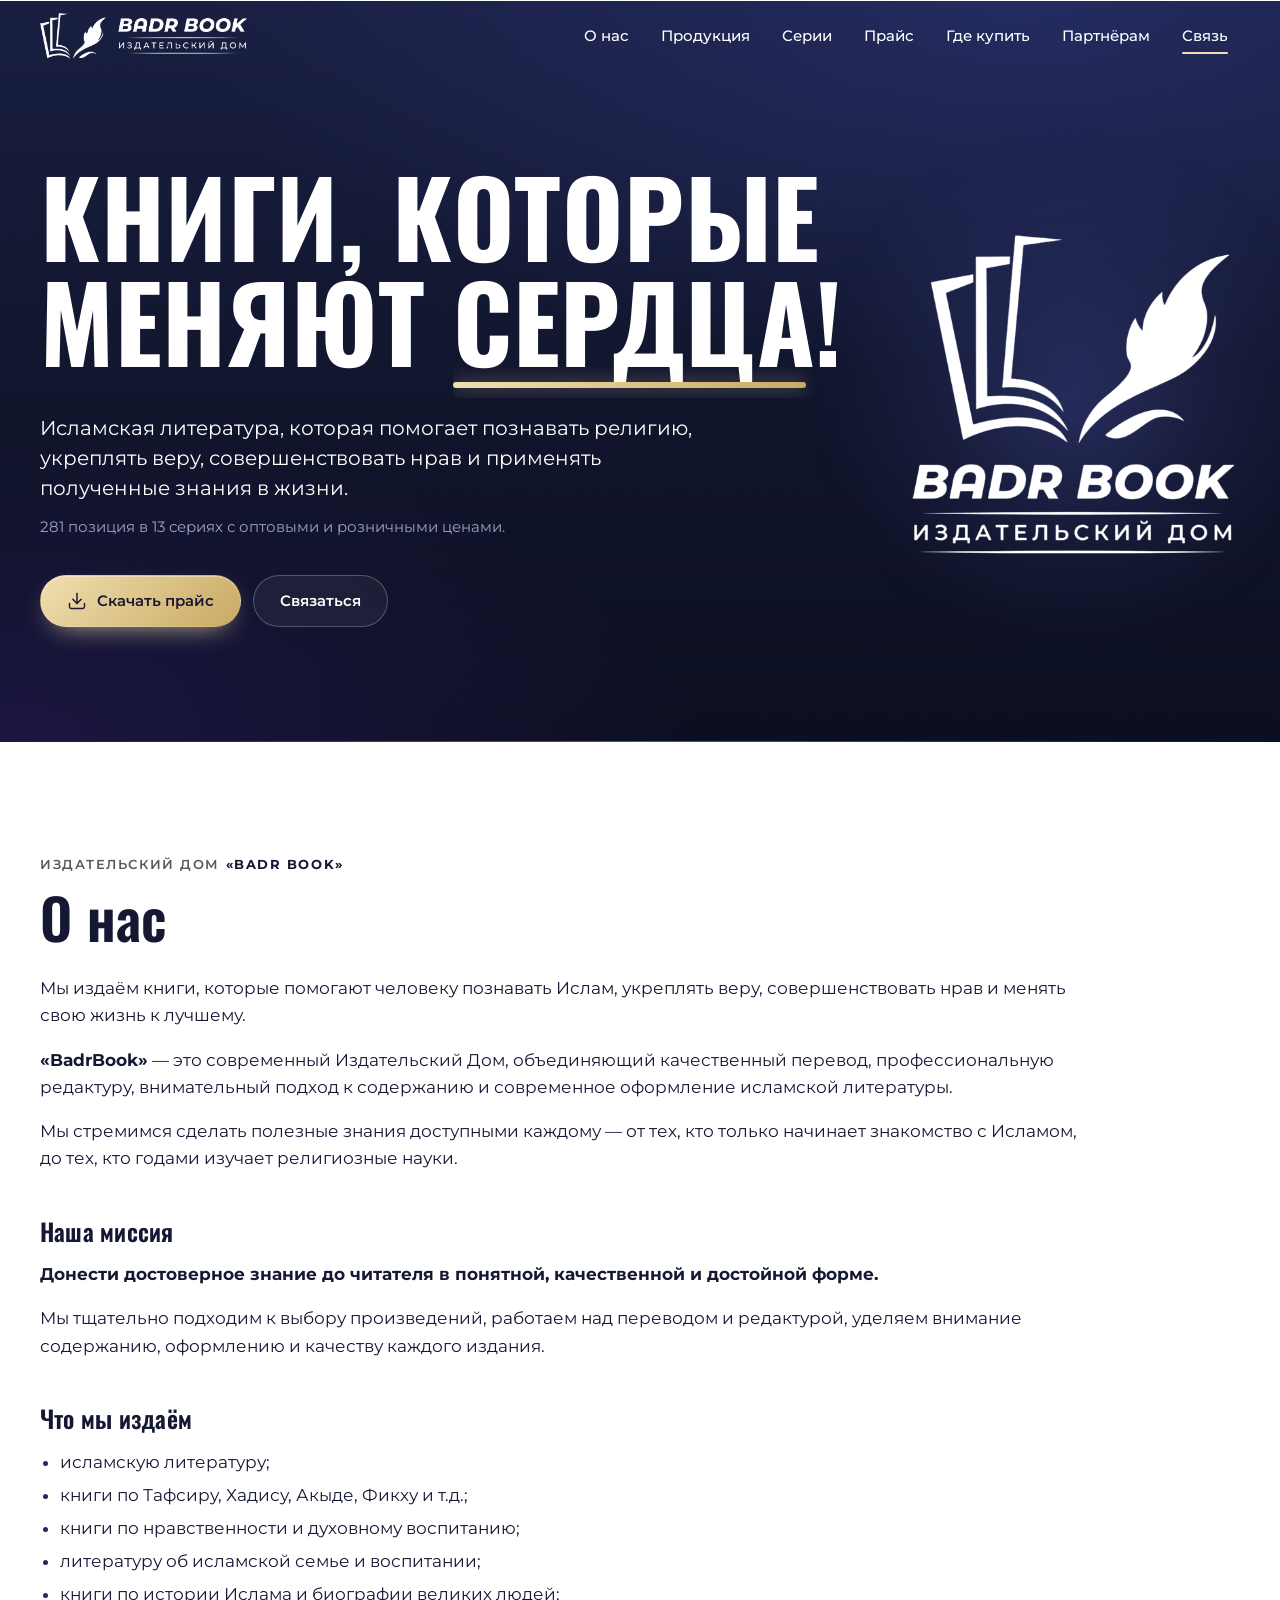
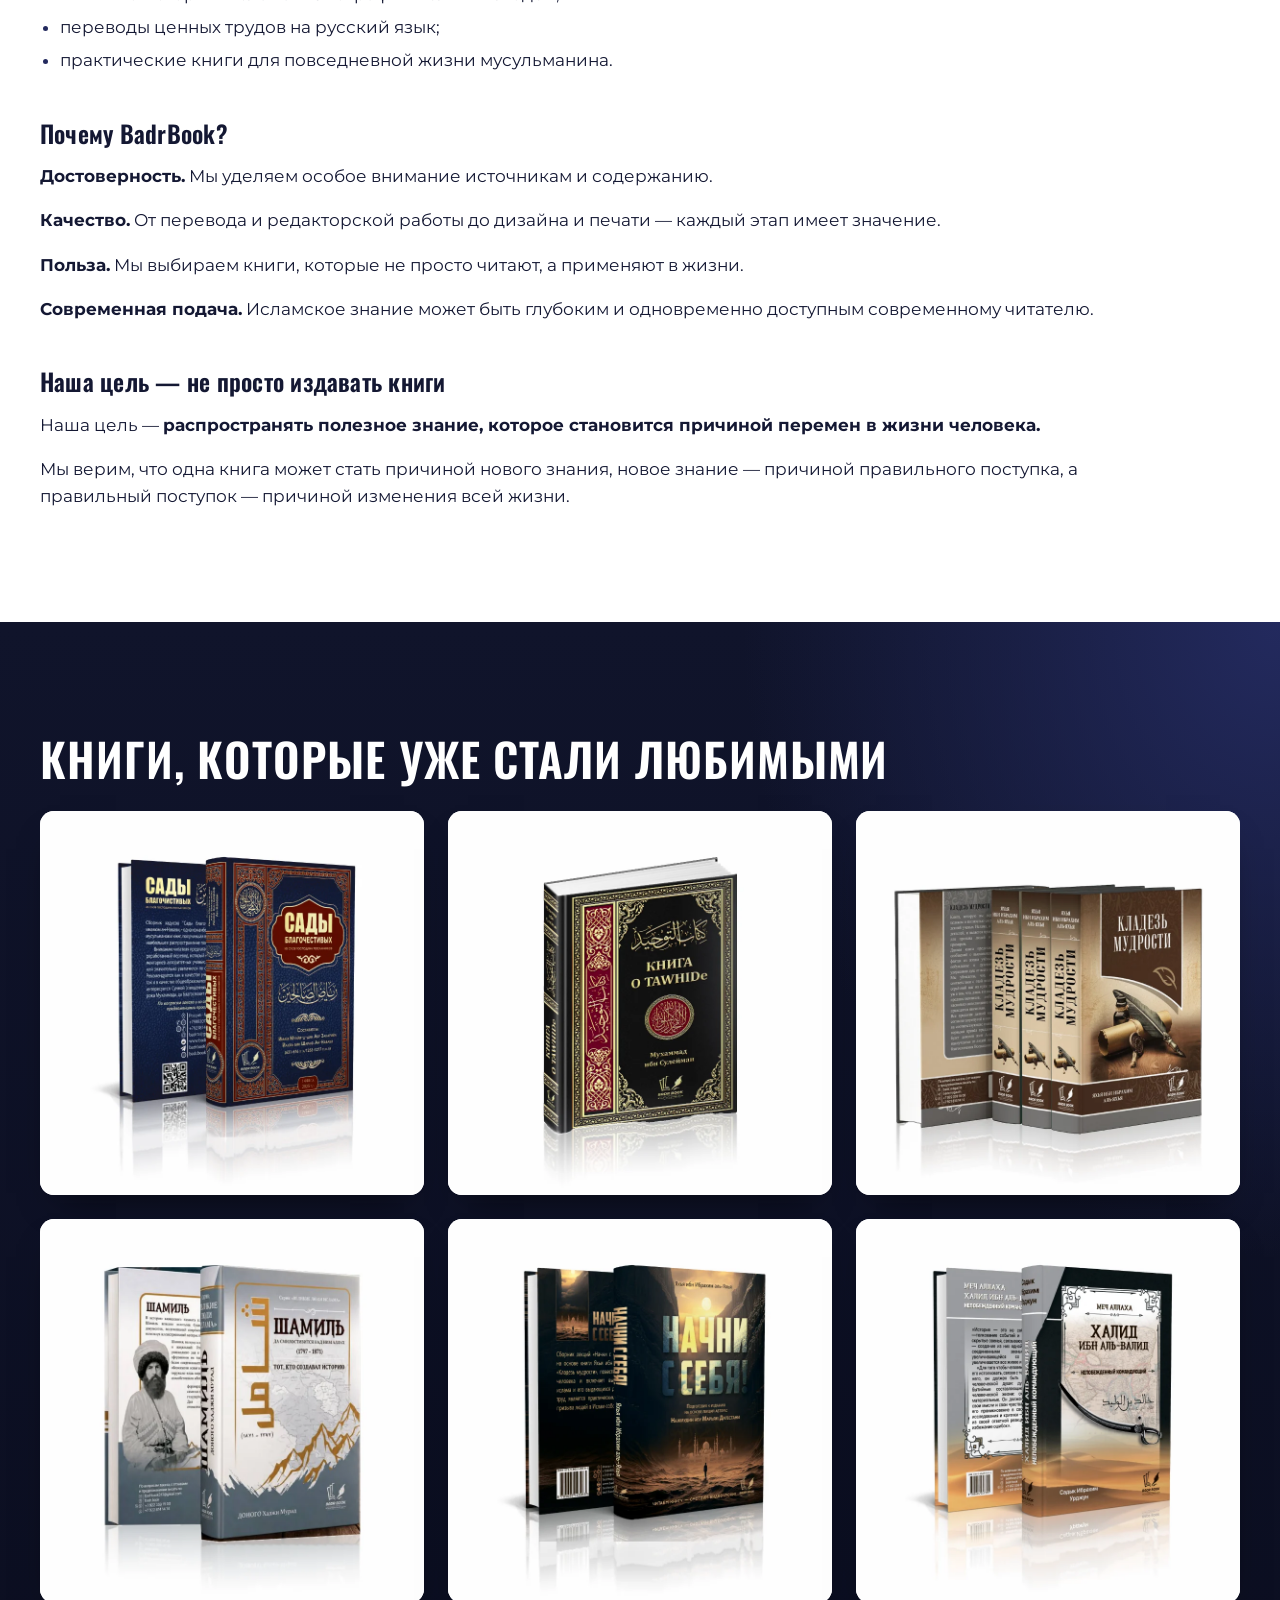
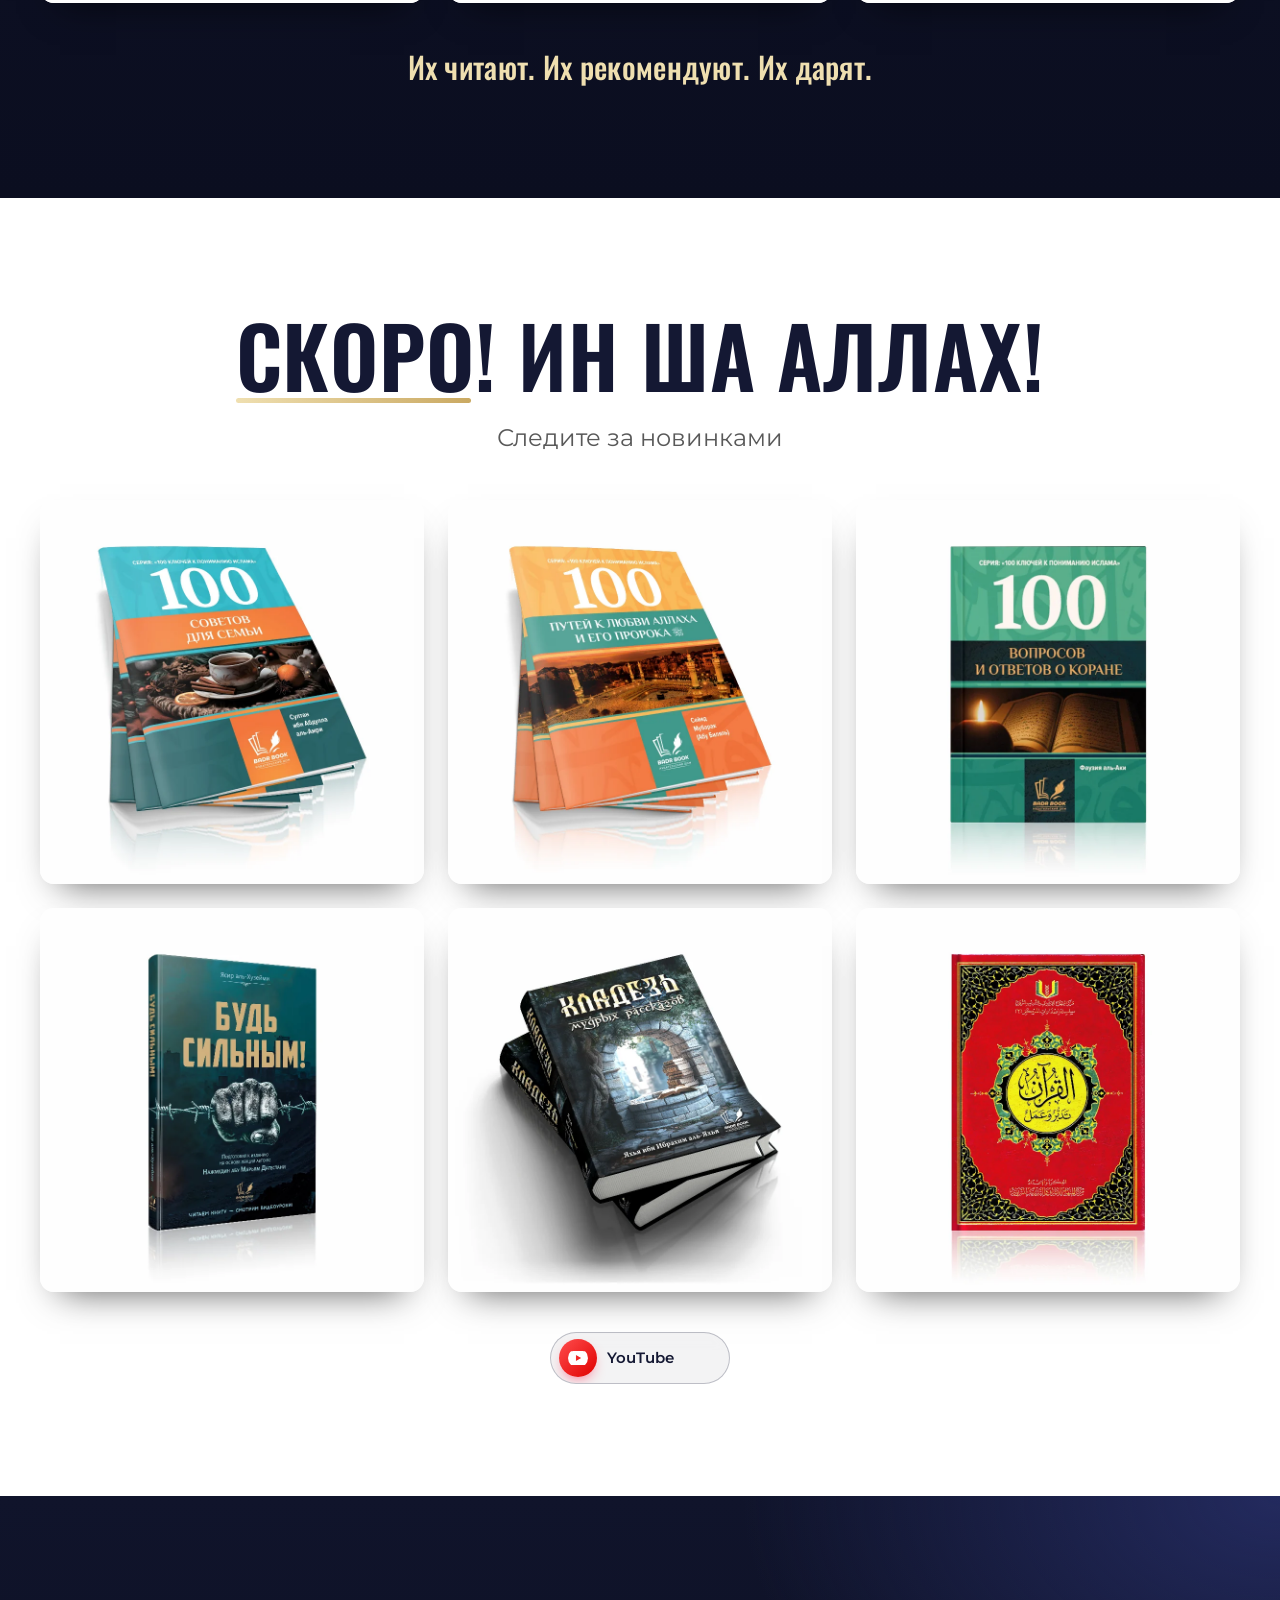
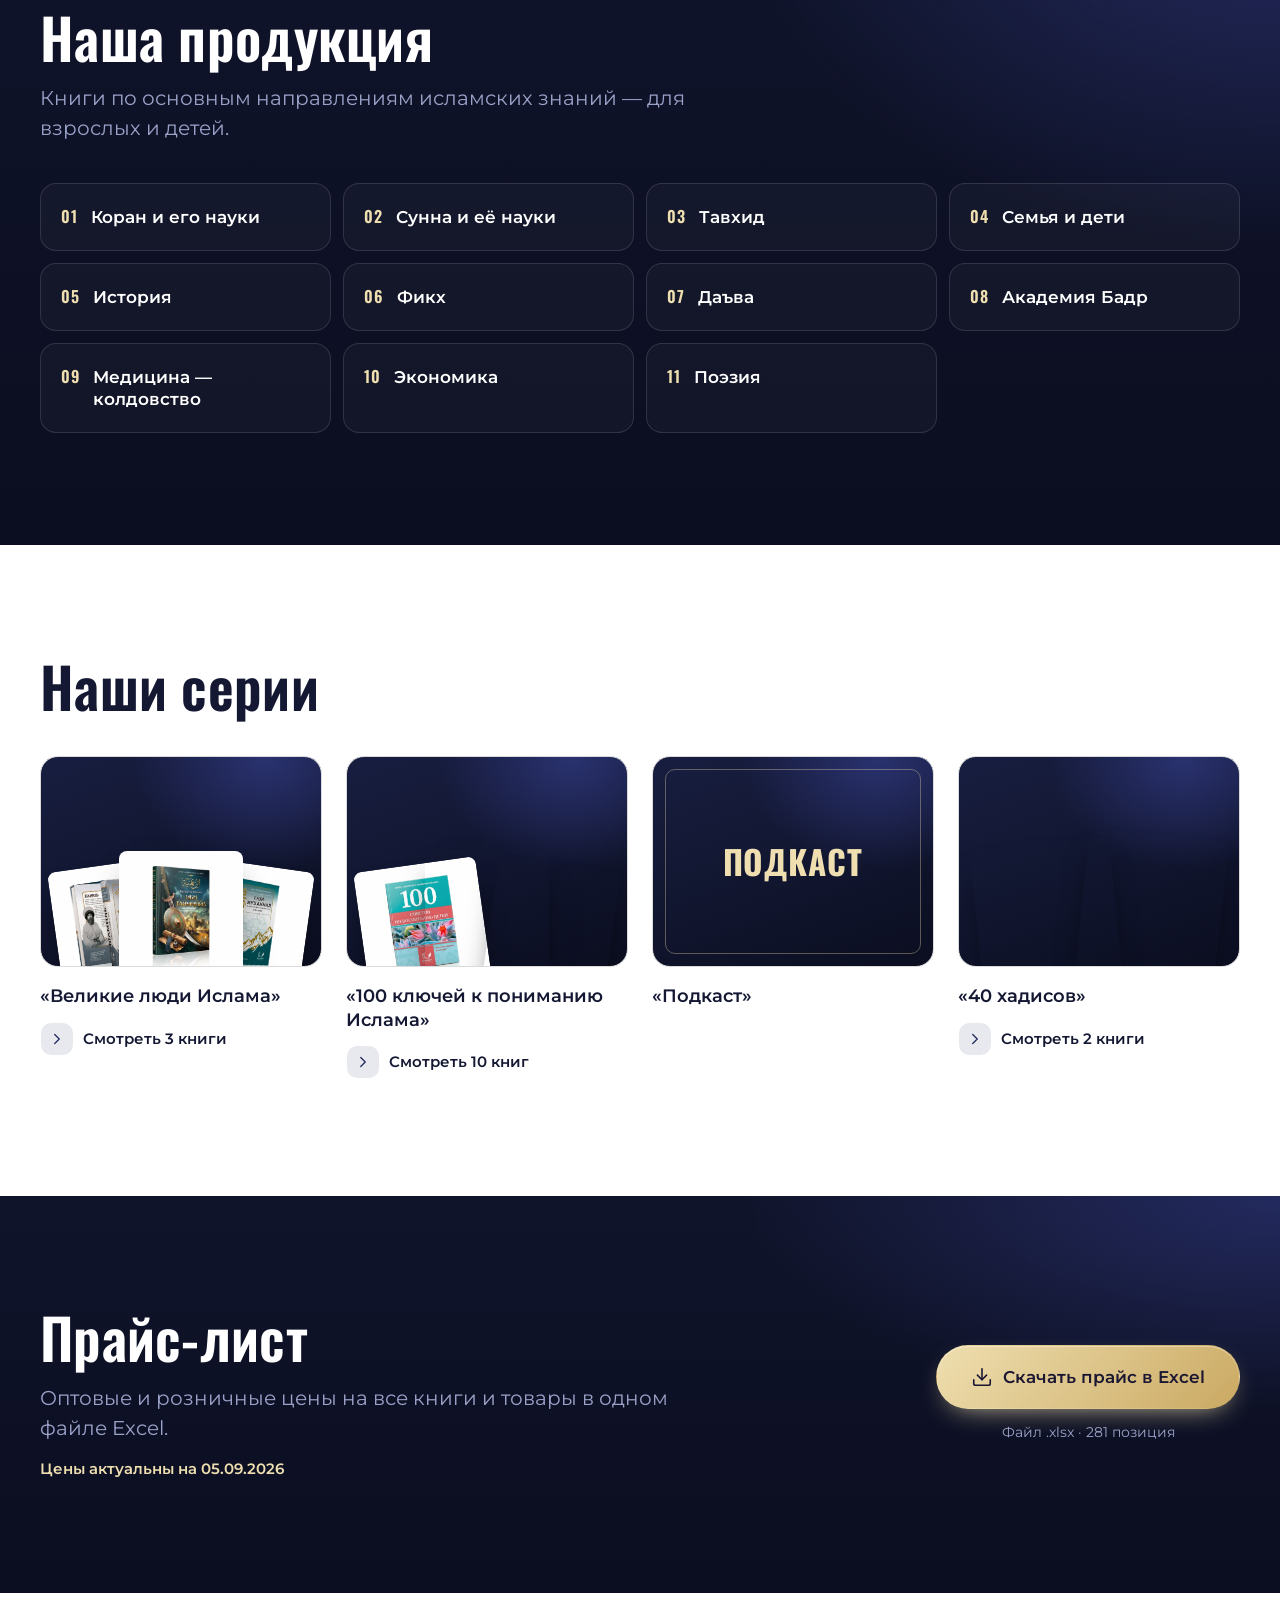
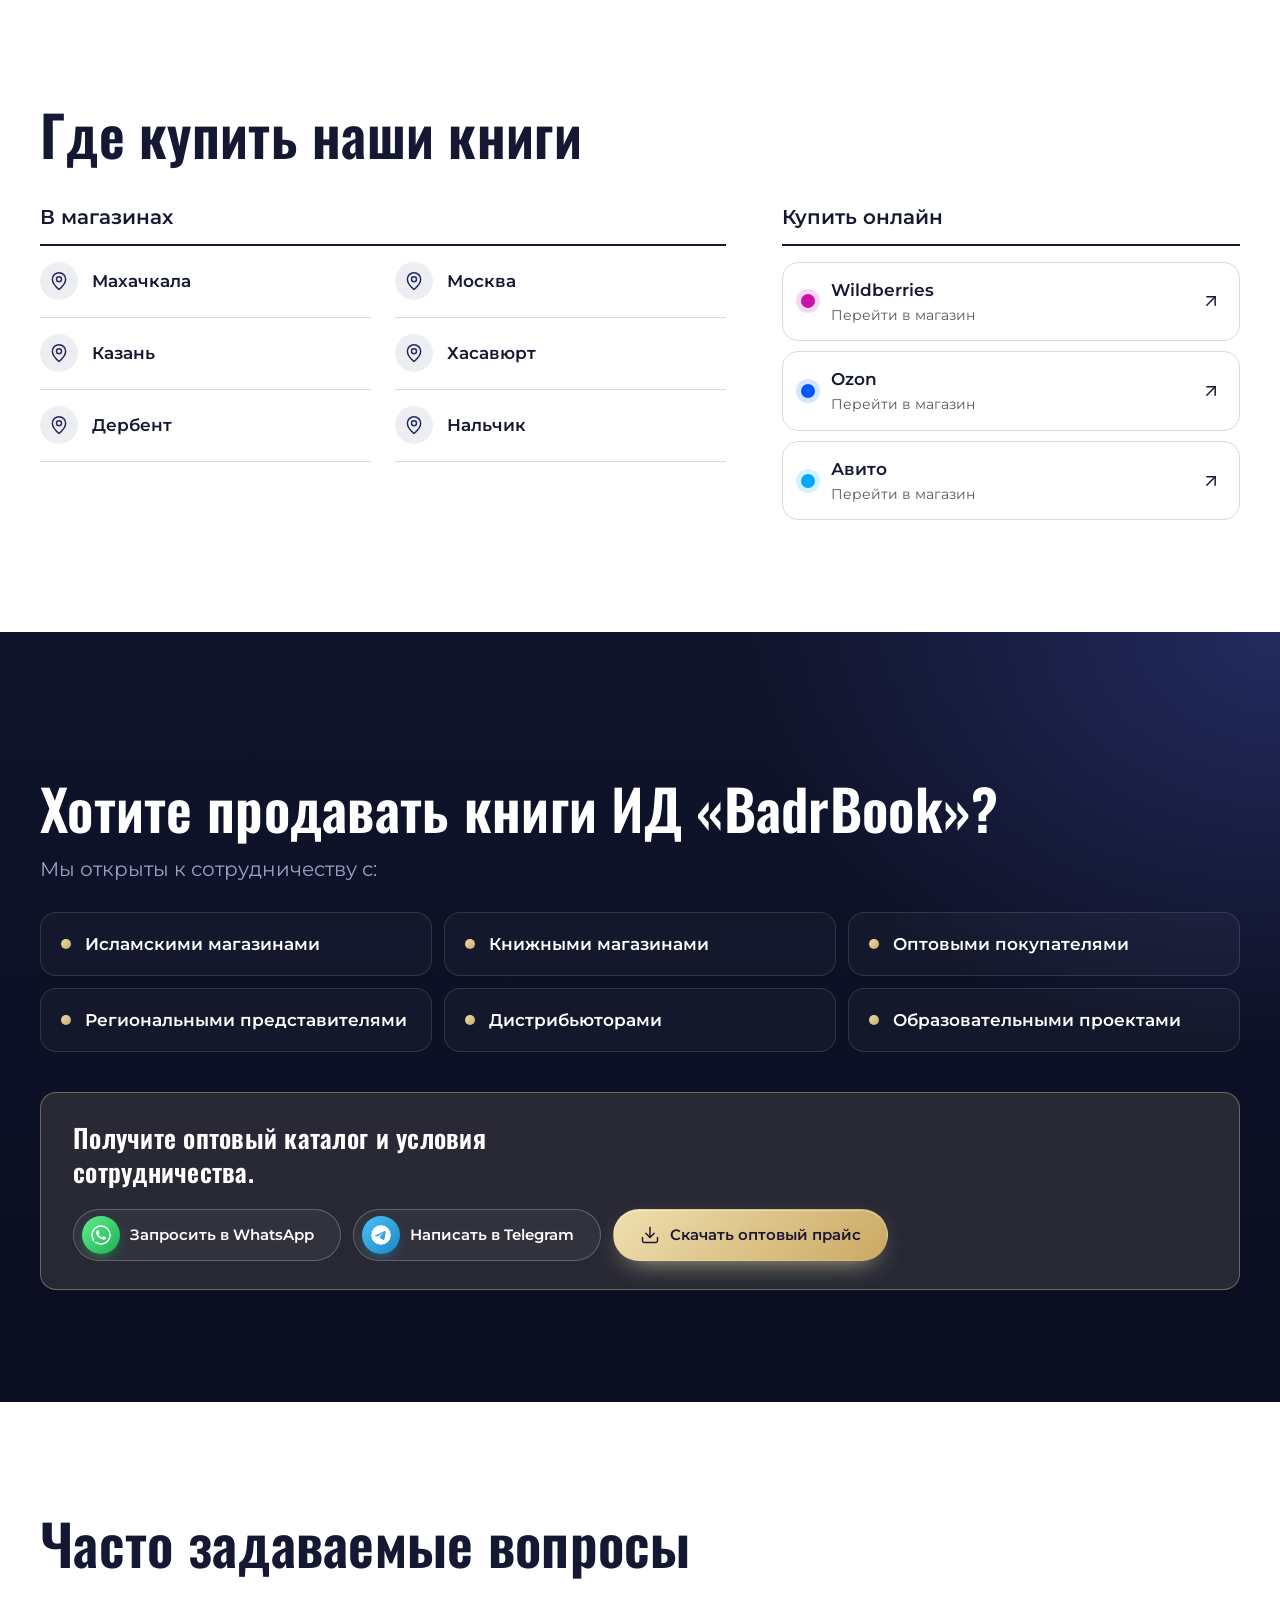
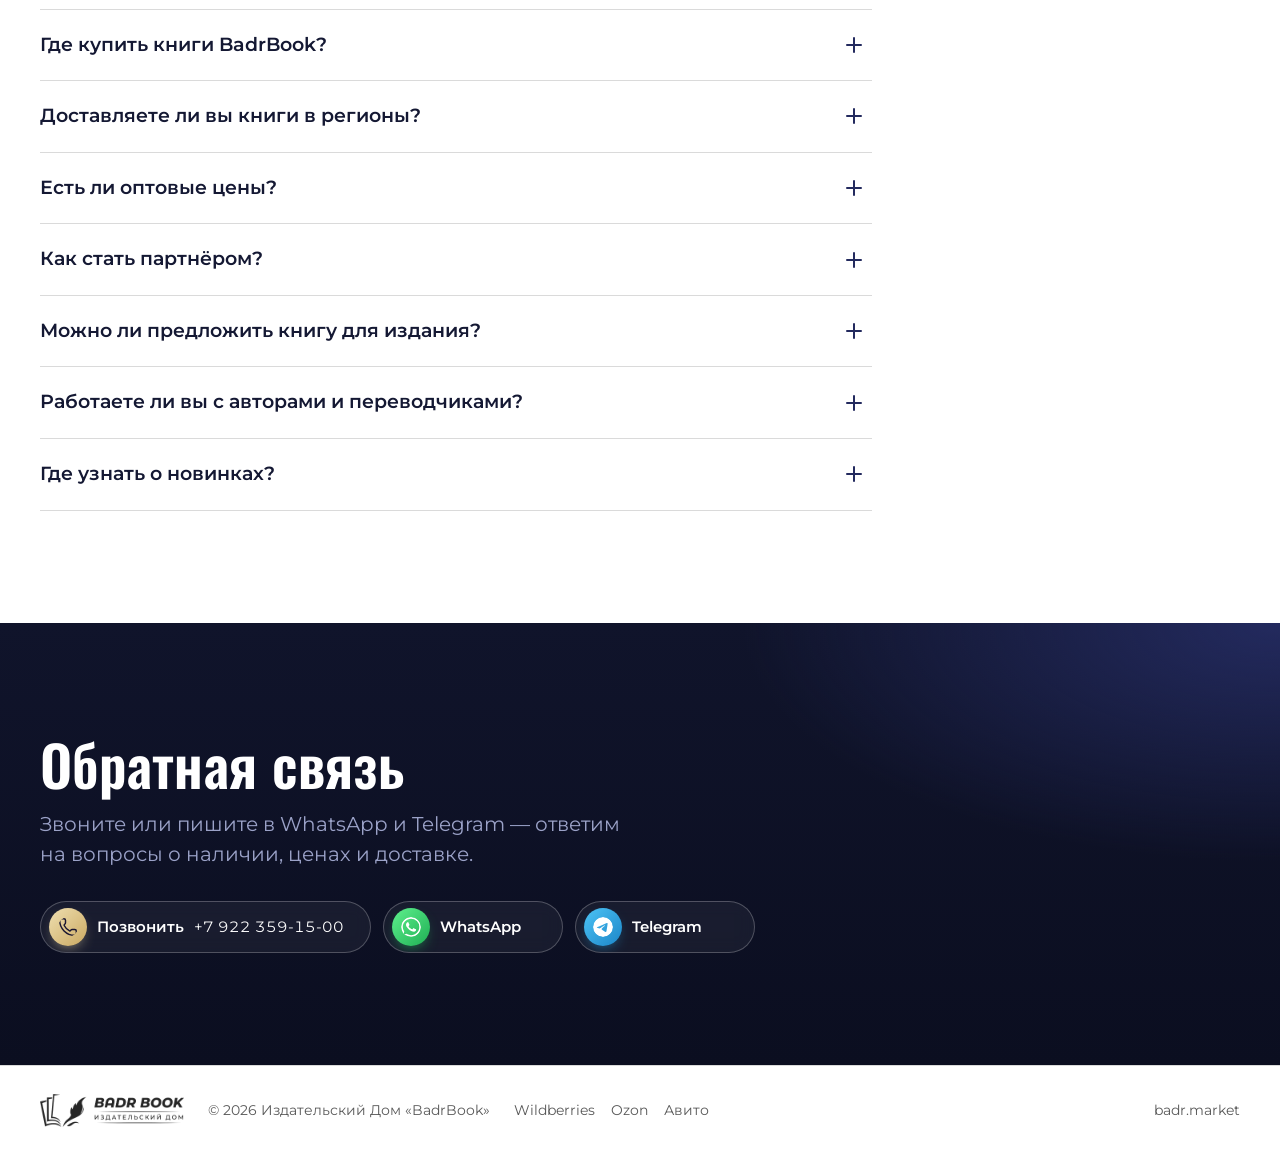
==== site/index.html @ 542da425 "Фото книг в едином стиле, новинки в «Скоро», серия «40 хадисов» Все обложки — книга на белом фоне с " ====
<!doctype html>
<html lang="ru">
<head>
  <meta charset="utf-8">
  <meta name="viewport" content="width=device-width, initial-scale=1, viewport-fit=cover">
  <title>Издательский Дом «BadrBook» — исламская литература, прайс опт и розница</title>
  <meta name="description" content="Издательский Дом «BadrBook»: исламская литература для взрослых и детей. Наши книги и серии, прайс в Excel, опт и розница, где купить в магазинах и онлайн.">
  <meta name="theme-color" content="#10142b">
  <link rel="canonical" href="https://badr.market/">

  <meta property="og:type" content="website">
  <meta property="og:url" content="https://badr.market/">
  <meta property="og:site_name" content="BadrBook">
  <meta property="og:title" content="Издательский Дом «BadrBook» — книги, которые меняют сердца">
  <meta property="og:description" content="Исламская литература для взрослых и детей: наши книги и серии, прайс в Excel, опт и розница.">
  <meta property="og:image" content="https://badr.market/assets/og-image.png">
  <meta property="og:image:width" content="1200">
  <meta property="og:image:height" content="630">
  <meta property="og:locale" content="ru_RU">
  <meta name="twitter:card" content="summary_large_image">

  <link rel="icon" type="image/png" sizes="32x32" href="assets/favicon-32.png">
  <link rel="apple-touch-icon" href="assets/apple-touch-icon.png">

  <link rel="preconnect" href="https://fonts.googleapis.com">
  <link rel="preconnect" href="https://fonts.gstatic.com" crossorigin>
  <link rel="stylesheet" href="https://fonts.googleapis.com/css2?family=Montserrat:wght@400;500;600;700&family=Oswald:wght@600;700&display=swap">
  <link rel="stylesheet" href="css/style.css?v=dev">
  <script>document.documentElement.classList.add("js")</script>

  <script type="application/ld+json">
  {
    "@context": "https://schema.org",
    "@type": "BookStore",
    "name": "BadrBook",
    "alternateName": ["Издательский Дом «BadrBook»", "Бадр Бук"],
    "telephone": "+79223591500",
    "description": "Издательский дом: исламская литература для взрослых и детей, опт и розница.",
    "url": "https://badr.market/",
    "logo": "https://badr.market/assets/icon-512.png",
    "image": "https://badr.market/assets/og-image.png",
    "sameAs": [
      "https://www.wildberries.ru/seller/293356",
      "https://www.ozon.ru/seller/badr/knigi-16500/",
      "https://www.avito.ru/brands/i142712173",
      "https://www.youtube.com/@BADRTVRU"
    ]
  }
  </script>
</head>
<body>
<svg xmlns="http://www.w3.org/2000/svg" style="display:none">
<symbol id="i-arrow-up" viewBox="0 0 24 24" fill="none" stroke="currentColor" stroke-width="1.75" stroke-linecap="round" stroke-linejoin="round"><path d="m5 12 7-7 7 7"/><path d="M12 19V5"/></symbol>
<symbol id="i-chevron-left" viewBox="0 0 24 24" fill="none" stroke="currentColor" stroke-width="1.75" stroke-linecap="round" stroke-linejoin="round"><path d="m15 18-6-6 6-6"/></symbol>
<symbol id="i-chevron-right" viewBox="0 0 24 24" fill="none" stroke="currentColor" stroke-width="1.75" stroke-linecap="round" stroke-linejoin="round"><path d="m9 18 6-6-6-6"/></symbol>
<symbol id="i-map-pin" viewBox="0 0 24 24" fill="none" stroke="currentColor" stroke-width="1.75" stroke-linecap="round" stroke-linejoin="round"><path d="M20 10c0 4.993-5.539 10.193-7.399 11.799a1 1 0 0 1-1.202 0C9.539 20.193 4 14.993 4 10a8 8 0 0 1 16 0"/><circle cx="12" cy="10" r="3"/></symbol>
<symbol id="i-arrow-up-right" viewBox="0 0 24 24" fill="none" stroke="currentColor" stroke-width="1.75" stroke-linecap="round" stroke-linejoin="round"><path d="M7 7h10v10"/><path d="M7 17 17 7"/></symbol>
<symbol id="i-download" viewBox="0 0 24 24" fill="none" stroke="currentColor" stroke-width="1.75" stroke-linecap="round" stroke-linejoin="round"><path d="M12 15V3"/><path d="M21 15v4a2 2 0 0 1-2 2H5a2 2 0 0 1-2-2v-4"/><path d="m7 10 5 5 5-5"/></symbol>
<symbol id="i-phone" viewBox="0 0 24 24" fill="none" stroke="currentColor" stroke-width="1.75" stroke-linecap="round" stroke-linejoin="round"><path d="M13.832 16.568a1 1 0 0 0 1.213-.303l.355-.465A2 2 0 0 1 17 15h3a2 2 0 0 1 2 2v3a2 2 0 0 1-2 2A18 18 0 0 1 2 4a2 2 0 0 1 2-2h3a2 2 0 0 1 2 2v3a2 2 0 0 1-.8 1.6l-.468.351a1 1 0 0 0-.292 1.233 14 14 0 0 0 6.392 6.384"/></symbol>
<symbol id="i-instagram" viewBox="0 0 24 24" fill="currentColor"><path d="M7.0301.084c-1.2768.0602-2.1487.264-2.911.5634-.7888.3075-1.4575.72-2.1228 1.3877-.6652.6677-1.075 1.3368-1.3802 2.127-.2954.7638-.4956 1.6365-.552 2.914-.0564 1.2775-.0689 1.6882-.0626 4.947.0062 3.2586.0206 3.6671.0825 4.9473.061 1.2765.264 2.1482.5635 2.9107.308.7889.72 1.4573 1.388 2.1228.6679.6655 1.3365 1.0743 2.1285 1.38.7632.295 1.6361.4961 2.9134.552 1.2773.056 1.6884.069 4.9462.0627 3.2578-.0062 3.668-.0207 4.9478-.0814 1.28-.0607 2.147-.2652 2.9098-.5633.7889-.3086 1.4578-.72 2.1228-1.3881.665-.6682 1.0745-1.3378 1.3795-2.1284.2957-.7632.4966-1.636.552-2.9124.056-1.2809.0692-1.6898.063-4.948-.0063-3.2583-.021-3.6668-.0817-4.9465-.0607-1.2797-.264-2.1487-.5633-2.9117-.3084-.7889-.72-1.4568-1.3876-2.1228C21.2982 1.33 20.628.9208 19.8378.6165 19.074.321 18.2017.1197 16.9244.0645 15.6471.0093 15.236-.005 11.977.0014 8.718.0076 8.31.0215 7.0301.0839m.1402 21.6932c-1.17-.0509-1.8053-.2453-2.2287-.408-.5606-.216-.96-.4771-1.3819-.895-.422-.4178-.6811-.8186-.9-1.378-.1644-.4234-.3624-1.058-.4171-2.228-.0595-1.2645-.072-1.6442-.079-4.848-.007-3.2037.0053-3.583.0607-4.848.05-1.169.2456-1.805.408-2.2282.216-.5613.4762-.96.895-1.3816.4188-.4217.8184-.6814 1.3783-.9003.423-.1651 1.0575-.3614 2.227-.4171 1.2655-.06 1.6447-.072 4.848-.079 3.2033-.007 3.5835.005 4.8495.0608 1.169.0508 1.8053.2445 2.228.408.5608.216.96.4754 1.3816.895.4217.4194.6816.8176.9005 1.3787.1653.4217.3617 1.056.4169 2.2263.0602 1.2655.0739 1.645.0796 4.848.0058 3.203-.0055 3.5834-.061 4.848-.051 1.17-.245 1.8055-.408 2.2294-.216.5604-.4763.96-.8954 1.3814-.419.4215-.8181.6811-1.3783.9-.4224.1649-1.0577.3617-2.2262.4174-1.2656.0595-1.6448.072-4.8493.079-3.2045.007-3.5825-.006-4.848-.0608M16.953 5.5864A1.44 1.44 0 1 0 18.39 4.144a1.44 1.44 0 0 0-1.437 1.4424M5.8385 12.012c.0067 3.4032 2.7706 6.1557 6.173 6.1493 3.4026-.0065 6.157-2.7701 6.1506-6.1733-.0065-3.4032-2.771-6.1565-6.174-6.1498-3.403.0067-6.156 2.771-6.1496 6.1738M8 12.0077a4 4 0 1 1 4.008 3.9921A3.9996 3.9996 0 0 1 8 12.0077"/></symbol>
<symbol id="i-telegram" viewBox="0 0 24 24" fill="currentColor"><path d="M11.944 0A12 12 0 0 0 0 12a12 12 0 0 0 12 12 12 12 0 0 0 12-12A12 12 0 0 0 12 0a12 12 0 0 0-.056 0zm4.962 7.224c.1-.002.321.023.465.14a.506.506 0 0 1 .171.325c.016.093.036.306.02.472-.18 1.898-.962 6.502-1.36 8.627-.168.9-.499 1.201-.82 1.23-.696.065-1.225-.46-1.9-.902-1.056-.693-1.653-1.124-2.678-1.8-1.185-.78-.417-1.21.258-1.91.177-.184 3.247-2.977 3.307-3.23.007-.032.014-.15-.056-.212s-.174-.041-.249-.024c-.106.024-1.793 1.14-5.061 3.345-.48.33-.913.49-1.302.48-.428-.008-1.252-.241-1.865-.44-.752-.245-1.349-.374-1.297-.789.027-.216.325-.437.893-.663 3.498-1.524 5.83-2.529 6.998-3.014 3.332-1.386 4.025-1.627 4.476-1.635z"/></symbol>
<symbol id="i-whatsapp" viewBox="0 0 24 24" fill="currentColor"><path d="M17.472 14.382c-.297-.149-1.758-.867-2.03-.967-.273-.099-.471-.148-.67.15-.197.297-.767.966-.94 1.164-.173.199-.347.223-.644.075-.297-.15-1.255-.463-2.39-1.475-.883-.788-1.48-1.761-1.653-2.059-.173-.297-.018-.458.13-.606.134-.133.298-.347.446-.52.149-.174.198-.298.298-.497.099-.198.05-.371-.025-.52-.075-.149-.669-1.612-.916-2.207-.242-.579-.487-.5-.669-.51-.173-.008-.371-.01-.57-.01-.198 0-.52.074-.792.372-.272.297-1.04 1.016-1.04 2.479 0 1.462 1.065 2.875 1.213 3.074.149.198 2.096 3.2 5.077 4.487.709.306 1.262.489 1.694.625.712.227 1.36.195 1.871.118.571-.085 1.758-.719 2.006-1.413.248-.694.248-1.289.173-1.413-.074-.124-.272-.198-.57-.347m-5.421 7.403h-.004a9.87 9.87 0 01-5.031-1.378l-.361-.214-3.741.982.998-3.648-.235-.374a9.86 9.86 0 01-1.51-5.26c.001-5.45 4.436-9.884 9.888-9.884 2.64 0 5.122 1.03 6.988 2.898a9.825 9.825 0 012.893 6.994c-.003 5.45-4.437 9.884-9.885 9.884m8.413-18.297A11.815 11.815 0 0012.05 0C5.495 0 .16 5.335.157 11.892c0 2.096.547 4.142 1.588 5.945L.057 24l6.305-1.654a11.882 11.882 0 005.683 1.448h.005c6.554 0 11.89-5.335 11.893-11.893a11.821 11.821 0 00-3.48-8.413Z"/></symbol>
<symbol id="i-youtube" viewBox="0 0 24 24" fill="currentColor"><path d="M23.498 6.186a3.016 3.016 0 0 0-2.122-2.136C19.505 3.545 12 3.545 12 3.545s-7.505 0-9.377.505A3.017 3.017 0 0 0 .502 6.186C0 8.07 0 12 0 12s0 3.93.502 5.814a3.016 3.016 0 0 0 2.122 2.136c1.871.505 9.376.505 9.376.505s7.505 0 9.377-.505a3.015 3.015 0 0 0 2.122-2.136C24 15.93 24 12 24 12s0-3.93-.502-5.814zM9.545 15.568V8.432L15.818 12l-6.273 3.568z"/></symbol>
<symbol id="i-x" viewBox="0 0 24 24" fill="none" stroke="currentColor" stroke-width="1.75" stroke-linecap="round" stroke-linejoin="round"><path d="M18 6 6 18"/><path d="m6 6 12 12"/></symbol>
</svg>

<a class="skip" href="#price">Перейти к прайсу</a>

<header class="topbar dark" id="top">
  <div class="wrap topbar-inner">
    <a class="brand" href="#top" aria-label="Издательский Дом «BadrBook» — в начало страницы">
      <img src="assets/logo-header.png" alt="" width="180" height="40">
    </a>
    <button type="button" class="menu-btn" id="menu-btn" aria-label="Меню" aria-expanded="false" aria-controls="nav">
      <span></span><span></span><span></span>
    </button>
    <nav class="nav" id="nav" aria-label="Разделы">
      <a href="#about">О нас</a>
      <a class="nav-m" href="#favorites">Любимые книги</a>
      <a class="nav-m" href="#soon">Новинки</a>
      <a href="#products">Продукция</a>
      <a href="#our-series">Серии</a>
      <a href="#price">Прайс</a>
      <a href="#buy">Где купить</a>
      <a href="#partners">Партнёрам</a>
      <a class="nav-m" href="#faq">Вопросы</a>
      <a href="#contacts">Связь</a>
    </nav>
  </div>
</header>

<section class="hero dark">
  <div class="wrap hero-body">
    <div class="hero-text">
      <h1 class="h1-anim" aria-label="Книги, которые меняют сердца!"><span class="w" aria-hidden="true"><span>Книги,</span></span> <span class="w" aria-hidden="true"><span>которые</span></span> <span class="w" aria-hidden="true"><span>меняют</span></span> <span class="w" aria-hidden="true"><span class="accent">сердца!</span></span></h1>
      <p class="lead">Исламская литература, которая помогает познавать религию, укреплять веру, совершенствовать нрав и&nbsp;применять полученные знания в&nbsp;жизни.</p>
      <p class="hero-stat" id="hero-stat">281 позиция в&nbsp;13 сериях с&nbsp;оптовыми и&nbsp;розничными ценами.</p>
      <div class="actions">
        <a class="btn btn-primary" href="data/badr-price.xlsx" download="Прайс BadrBook.xlsx"><svg class="i" aria-hidden="true"><use href="#i-download"/></svg>Скачать прайс</a>
        <a class="btn btn-secondary" href="#contacts">Связаться</a>
      </div>
    </div>
    <div class="hero-art">
      <img class="hero-logo" src="assets/logo.png" alt="Издательский Дом «BadrBook»" width="490" height="484">
    </div>
  </div>
</section>

<main>
  <section class="sec light about" id="about" aria-labelledby="about-title">
    <div class="wrap">
      <p class="eyebrow" data-reveal>Издательский Дом <strong>«Badr Book»</strong></p>
      <h2 id="about-title" data-reveal>О&nbsp;нас</h2>
      <div class="prose about-text" id="about-text" data-reveal hidden></div>

      <!-- Books of the series: shown in the viewer by the «Смотреть книги» buttons in «Наши серии» -->
      <template id="series-books">
        <img data-series="great" src="assets/books/shamil.webp" alt="Великие люди Ислама: Шамиль" width="800" height="800">
        <img data-series="great" src="assets/books/gazi-muhammad.webp" alt="Великие люди Ислама: Гази-Мухаммад" width="800" height="800">
        <img data-series="great" src="assets/books/ibn-taymiyya.webp" alt="Великие люди Ислама: Ибн Таймийа" width="800" height="800">
        <img data-series="keys" src="assets/books/100-shagov-k-edinstvu-ummy.webp" alt="100 шагов, ведущих к единству уммы" width="800" height="800">
        <img data-series="keys" src="assets/books/100-sovetov-po-vospitaniyu-detey.webp" alt="100 советов по воспитанию детей" width="800" height="800">
        <img data-series="keys" src="assets/books/100-resheniy-supruzheskih-problem.webp" alt="100 решений супружеских проблем" width="800" height="800">
        <img data-series="keys" src="assets/books/100-putey-v-ray.webp" alt="100 путей, ведущих в рай" width="800" height="800">
        <img data-series="keys" src="assets/books/100-mudrostey-i-izrecheniy.webp" alt="100 мудростей и изречений" width="800" height="800">
        <img data-series="keys" src="assets/books/100-motivaciy-dlya-uspeha.webp" alt="100 мотиваций для успеха" width="800" height="800">
        <img data-series="keys" src="assets/books/100-dua-iz-korana-i-sunny.webp" alt="100 дуа из Корана и Сунны" width="800" height="800">
        <img data-series="keys" src="assets/books/100-voprosov-kasayushchihsya-zhenshchin.webp" alt="100 вопросов, касающихся женщин" width="800" height="800">
        <img data-series="keys" src="assets/books/100-voprosov-po-edinobozhiyu.webp" alt="100 вопросов и ответов по единобожию" width="800" height="800">
        <img data-series="keys" src="assets/books/100-hadisov-pro-eto.webp" alt="100 хадисов про это…" width="800" height="800">
        <img data-series="hadith40" src="assets/books/40-hadisov-kasayushchihsya-mecheti.webp" alt="40 хадисов, касающихся мечети" width="800" height="800">
        <img data-series="hadith40" src="assets/books/40-hadisov-iz-dvuh-slov.webp" alt="40 хадисов из двух слов" width="800" height="800">
      </template>
    </div>
  </section>

  <section class="sec dark books" id="favorites" aria-labelledby="books-title">
    <div class="wrap">
      <h2 class="books-title" id="books-title" data-reveal>Книги, которые уже стали любимыми</h2>
      <ul class="books-grid" id="books-grid" aria-labelledby="books-title" data-reveal>
        <li><button type="button" class="book"><img src="assets/favorites/sady-blagochestivyh.webp" alt="Сады благочестивых" width="800" height="800" loading="lazy" decoding="async"></button></li>
        <li><button type="button" class="book"><img src="assets/favorites/kniga-o-tawhide.webp" alt="Книга о Таухиде" width="800" height="800" loading="lazy" decoding="async"></button></li>
        <li><button type="button" class="book"><img src="assets/favorites/kladez-mudrosti.webp" alt="Кладезь мудрости" width="800" height="800" loading="lazy" decoding="async"></button></li>
        <li><button type="button" class="book"><img src="assets/favorites/shamil.webp" alt="Великие люди Ислама: Шамиль" width="800" height="800" loading="lazy" decoding="async"></button></li>
        <li><button type="button" class="book"><img src="assets/favorites/nachni-s-sebya.webp" alt="Начни с себя!" width="800" height="800" loading="lazy" decoding="async"></button></li>
        <li><button type="button" class="book"><img src="assets/favorites/halid-ibn-al-valid.webp" alt="Меч Аллаха. Халид ибн аль-Валид" width="800" height="800" loading="lazy" decoding="async"></button></li>
      </ul>
      <p class="books-motto" data-reveal>Их читают. Их рекомендуют. Их&nbsp;дарят.</p>
    </div>
  </section>

  <section class="sec light soon" id="soon" aria-labelledby="soon-title">
    <div class="wrap">
      <h2 class="soon-title" id="soon-title" data-reveal><span class="soon-mark">Скоро!</span> Ин&nbsp;ша Аллах!</h2>
      <p class="lead" data-reveal>Следите за&nbsp;новинками</p>
      <ul class="books-grid soon-grid" aria-label="Скоро выйдут" data-reveal>
        <li><button type="button" class="book"><img src="assets/soon/100-sovetov-dlya-semi.webp" alt="100 советов для семьи" width="800" height="800" loading="lazy" decoding="async"></button></li>
        <li><button type="button" class="book"><img src="assets/soon/100-putey-k-lyubvi-allaha.webp" alt="100 путей к любви Аллаха и Его Пророка ﷺ" width="800" height="800" loading="lazy" decoding="async"></button></li>
        <li><button type="button" class="book"><img src="assets/soon/100-voprosov-i-otvetov-o-korane.webp" alt="100 вопросов и ответов о Коране" width="800" height="800" loading="lazy" decoding="async"></button></li>
        <li><button type="button" class="book"><img src="assets/soon/bud-silnym.webp" alt="Будь сильным!" width="800" height="800" loading="lazy" decoding="async"></button></li>
        <li><button type="button" class="book"><img src="assets/soon/kladez-mudryh-rasskazov.webp" alt="Кладезь мудрых рассказов" width="800" height="800" loading="lazy" decoding="async"></button></li>
        <li><button type="button" class="book"><img src="assets/soon/koran-tadabbur-i-dejstvie.webp" alt="Коран: размышление и действие (القرآن تدبر وعمل)" width="800" height="800" loading="lazy" decoding="async"></button></li>
      </ul>
      <div class="contact-row" id="contact-social" data-reveal hidden>
        <a class="btn btn-secondary btn-contact btn-tg" data-contact="telegramChannel" target="_blank" rel="noopener" hidden>
          <svg class="i" aria-hidden="true"><use href="#i-telegram"/></svg><span>Telegram-канал</span>
        </a>
        <a class="btn btn-secondary btn-contact btn-ig" data-contact="instagram" target="_blank" rel="noopener" hidden>
          <svg class="i" aria-hidden="true"><use href="#i-instagram"/></svg><span>Instagram</span>
        </a>
        <a class="btn btn-secondary btn-contact btn-yt" data-contact="youtube" target="_blank" rel="noopener" hidden>
          <svg class="i" aria-hidden="true"><use href="#i-youtube"/></svg><span>YouTube</span>
        </a>
      </div>
    </div>
  </section>

  <section class="sec dark products" id="products" aria-labelledby="products-title">
    <div class="wrap">
      <h2 id="products-title" data-reveal>Наша продукция</h2>
      <p class="lead" data-reveal>Книги по&nbsp;основным направлениям исламских знаний&nbsp;— для взрослых и&nbsp;детей.</p>
      <ol class="cats" data-reveal>
        <li>Коран и его науки</li>
        <li>Сунна и её науки</li>
        <li>Тавхид</li>
        <li>Семья и дети</li>
        <li>История</li>
        <li>Фикх</li>
        <li>Даъва</li>
        <li>Академия Бадр</li>
        <li>Медицина — колдовство</li>
        <li>Экономика</li>
        <li>Поэзия</li>
      </ol>
    </div>
  </section>

  <section class="sec light series" id="our-series" aria-labelledby="series-title">
    <div class="wrap">
      <h2 id="series-title" data-reveal>Наши серии</h2>
      <ul class="series-list" data-reveal>
        <li class="serie">
          <div class="serie-cover" aria-hidden="true">
            <img src="assets/books/shamil.webp" alt="" width="800" height="800" loading="lazy" decoding="async">
            <img src="assets/books/ibn-taymiyya.webp" alt="" width="800" height="800" loading="lazy" decoding="async">
            <img src="assets/books/gazi-muhammad.webp" alt="" width="800" height="800" loading="lazy" decoding="async">
          </div>
          <h3>«Великие люди Ислама»</h3>
          <button type="button" class="btn btn-ghost" data-open-series="great">
            <svg class="i" aria-hidden="true"><use href="#i-chevron-right"/></svg><span>Смотреть книги</span>
          </button>
        </li>
        <li class="serie">
          <div class="serie-cover" aria-hidden="true">
            <img src="assets/books/100-sovetov-po-vospitaniyu-detey.webp" alt="" width="800" height="800" loading="lazy" decoding="async">
            <img src="assets/books/100-putey-v-ray.webp" alt="" width="800" height="800" loading="lazy" decoding="async">
            <img src="assets/books/100-dua-iz-korana-i-sunny.webp" alt="" width="800" height="800" loading="lazy" decoding="async">
          </div>
          <h3>«100 ключей к&nbsp;пониманию Ислама»</h3>
          <button type="button" class="btn btn-ghost" data-open-series="keys">
            <svg class="i" aria-hidden="true"><use href="#i-chevron-right"/></svg><span>Смотреть книги</span>
          </button>
        </li>
        <li class="serie">
          <div class="serie-cover is-type" aria-hidden="true"><span>Подкаст</span></div>
          <h3>«Подкаст»</h3>
        </li>
        <li class="serie">
          <div class="serie-cover is-pair" aria-hidden="true">
            <img src="assets/books/40-hadisov-kasayushchihsya-mecheti.webp" alt="" width="800" height="800" loading="lazy" decoding="async">
            <img src="assets/books/40-hadisov-iz-dvuh-slov.webp" alt="" width="800" height="800" loading="lazy" decoding="async">
          </div>
          <h3>«40 хадисов»</h3>
          <button type="button" class="btn btn-ghost" data-open-series="hadith40">
            <svg class="i" aria-hidden="true"><use href="#i-chevron-right"/></svg><span>Смотреть книги</span>
          </button>
        </li>
      </ul>
    </div>
  </section>

  <section class="sec dark price" id="price" aria-labelledby="price-title">
    <div class="wrap">
      <div class="price-card" data-reveal>
        <div>
          <h2 id="price-title">Прайс-лист</h2>
          <p class="lead">Оптовые и&nbsp;розничные цены на&nbsp;все книги и&nbsp;товары в&nbsp;одном файле Excel.</p>
          <p class="price-date" id="price-date" hidden></p>
        </div>
        <div class="price-action">
          <a class="btn btn-primary btn-excel" href="data/badr-price.xlsx" download="Прайс BadrBook.xlsx">
            <svg class="i" aria-hidden="true"><use href="#i-download"/></svg>Скачать прайс в&nbsp;Excel
          </a>
          <p class="price-file">Файл .xlsx<span id="price-count"></span></p>
        </div>
      </div>

      <div class="terms" id="terms" hidden>
        <h3>Условия опта</h3>
        <div class="prose" id="terms-text"></div>
      </div>
    </div>
  </section>

  <section class="sec light buy" id="buy" aria-labelledby="buy-title">
    <div class="wrap">
      <h2 id="buy-title" data-reveal>Где купить наши книги</h2>
      <div class="buy-grid">
        <div class="buy-block" id="stores-block" data-reveal>
          <h3>В&nbsp;магазинах</h3>
          <ul class="cities" id="cities"></ul>
        </div>
        <div class="buy-block" data-reveal>
          <h3>Купить онлайн</h3>
          <ul class="markets" id="markets"></ul>
        </div>
      </div>
    </div>
  </section>

  <section class="sec dark partners" id="partners" aria-labelledby="partners-title">
    <div class="wrap">
      <p class="eyebrow" data-reveal>Для книжных магазинов и&nbsp;партнёров</p>
      <h2 id="partners-title" data-reveal>Хотите продавать книги ИД&nbsp;«BadrBook»?</h2>
      <p class="lead" data-reveal>Мы открыты к&nbsp;сотрудничеству с:</p>
      <ul class="partners-list" data-reveal>
        <li>Исламскими магазинами</li>
        <li>Книжными магазинами</li>
        <li>Оптовыми покупателями</li>
        <li>Региональными представителями</li>
        <li>Дистрибьюторами</li>
        <li>Образовательными проектами</li>
      </ul>
      <div class="partners-cta" data-reveal>
        <p>Получите оптовый каталог и&nbsp;условия сотрудничества.</p>
        <div class="contact-row">
          <a class="btn btn-secondary btn-contact btn-wa" data-contact="whatsapp" data-text="Здравствуйте! Хочу получить оптовый каталог и условия сотрудничества." target="_blank" rel="noopener" hidden>
            <svg class="i" aria-hidden="true"><use href="#i-whatsapp"/></svg><span>Запросить в&nbsp;WhatsApp</span>
          </a>
          <a class="btn btn-secondary btn-contact btn-tg" data-contact="telegram" target="_blank" rel="noopener" hidden>
            <svg class="i" aria-hidden="true"><use href="#i-telegram"/></svg><span>Написать в&nbsp;Telegram</span>
          </a>
          <a class="btn btn-primary" href="data/badr-price.xlsx" download="Прайс BadrBook.xlsx">
            <svg class="i" aria-hidden="true"><use href="#i-download"/></svg>Скачать оптовый прайс
          </a>
        </div>
      </div>
    </div>
  </section>

  <section class="sec light faq" id="faq" aria-labelledby="faq-title">
    <div class="wrap">
      <h2 id="faq-title" data-reveal>Часто задаваемые вопросы</h2>
      <div class="faq-list" data-reveal>
        <details>
          <summary>Где купить книги BadrBook?</summary>
          <p>В&nbsp;магазинах Махачкалы, Москвы, Казани, Хасавюрта, Дербента и&nbsp;Нальчика, а&nbsp;онлайн&nbsp;— в&nbsp;наших магазинах на&nbsp;Wildberries, Ozon и&nbsp;Avito. Адреса и&nbsp;ссылки собраны в&nbsp;разделе <a href="#buy">«Где купить»</a>.</p>
        </details>
        <details>
          <summary>Доставляете ли вы книги в&nbsp;регионы?</summary>
          <p>Да. Заказ на&nbsp;Wildberries и&nbsp;Ozon приедет в&nbsp;ближайший к&nbsp;вам пункт выдачи в&nbsp;любом городе России. Доставку оптовых заказов в&nbsp;ваш регион обсудим отдельно&nbsp;— <a href="#contacts">напишите нам</a>.</p>
        </details>
        <details>
          <summary>Есть ли оптовые цены?</summary>
          <p>Да. В&nbsp;прайс-листе у&nbsp;каждой книги указаны оптовая и&nbsp;розничная цены&nbsp;— <a href="data/badr-price.xlsx" download="Прайс BadrBook.xlsx">скачайте его в&nbsp;Excel</a>. Условия оптовой закупки подскажем по&nbsp;телефону или в&nbsp;мессенджере.</p>
        </details>
        <details>
          <summary>Как стать партнёром?</summary>
          <p>Напишите нам в&nbsp;WhatsApp или Telegram и&nbsp;коротко расскажите о&nbsp;своём магазине или проекте. Мы&nbsp;пришлём оптовый каталог и&nbsp;условия сотрудничества. Подробнее&nbsp;— в&nbsp;разделе <a href="#partners">«Партнёрам»</a>.</p>
        </details>
        <details>
          <summary>Можно ли предложить книгу для издания?</summary>
          <p>Да. <a href="#contacts">Напишите нам</a>: название, автор, язык оригинала и&nbsp;пара слов о&nbsp;содержании. Мы&nbsp;внимательно подходим к&nbsp;выбору произведений и&nbsp;ответим, когда рассмотрим предложение.</p>
        </details>
        <details>
          <summary>Работаете ли вы с&nbsp;авторами и&nbsp;переводчиками?</summary>
          <p>Да. Переводы ценных трудов на&nbsp;русский язык&nbsp;— одно из&nbsp;наших направлений. Если вы&nbsp;автор, переводчик или редактор, <a href="#contacts">напишите нам</a> и&nbsp;приложите примеры своих работ.</p>
        </details>
        <details>
          <summary>Где узнать о&nbsp;новинках?</summary>
          <p>В&nbsp;разделе <a href="#soon">«Скоро! Ин&nbsp;ша Аллах!»</a> и&nbsp;на&nbsp;наших каналах&nbsp;— ссылки на&nbsp;них там&nbsp;же. Анонсы будущих книг мы&nbsp;публикуем там в&nbsp;первую очередь.</p>
        </details>
      </div>
    </div>
  </section>

  <section class="sec dark contacts" id="contacts" aria-labelledby="contacts-title">
    <div class="wrap">
      <h2 id="contacts-title" data-reveal>Обратная связь</h2>
      <p class="lead" data-reveal>Звоните или пишите в&nbsp;WhatsApp и&nbsp;Telegram&nbsp;— ответим на&nbsp;вопросы о&nbsp;наличии, ценах и&nbsp;доставке.</p>
      <div class="contact-row" id="contact-main" data-reveal>
        <a class="btn btn-secondary btn-contact" data-contact="phone" hidden>
          <svg class="i" aria-hidden="true"><use href="#i-phone"/></svg><span>Позвонить</span><span class="contact-value" data-contact-value></span>
        </a>
        <a class="btn btn-secondary btn-contact btn-wa" data-contact="whatsapp" target="_blank" rel="noopener" hidden>
          <svg class="i" aria-hidden="true"><use href="#i-whatsapp"/></svg><span>WhatsApp</span>
        </a>
        <a class="btn btn-secondary btn-contact btn-tg" data-contact="telegram" target="_blank" rel="noopener" hidden>
          <svg class="i" aria-hidden="true"><use href="#i-telegram"/></svg><span>Telegram</span>
        </a>
      </div>
      <p class="contacts-empty" id="contacts-empty" hidden>Контакты появятся здесь в&nbsp;ближайшее время.</p>
    </div>
  </section>
</main>

<footer class="foot light">
  <div class="wrap foot-inner">
    <img src="assets/logo-header.png" alt="" width="144" height="32">
    <p>© <span id="year">2026</span> Издательский Дом «BadrBook»</p>
    <ul class="foot-markets" id="foot-markets" aria-label="Мы на маркетплейсах" hidden></ul>
    <p><a href="https://badr.market/">badr.market</a></p>
  </div>
</footer>

<dialog class="viewer" id="viewer" aria-labelledby="viewer-cap">
  <figure class="viewer-fig">
    <img id="viewer-img" alt="">
    <figcaption id="viewer-cap"></figcaption>
  </figure>
  <button type="button" class="icon-btn viewer-btn viewer-close" id="viewer-close" aria-label="Закрыть">
    <svg class="i" aria-hidden="true"><use href="#i-x"/></svg>
  </button>
  <button type="button" class="icon-btn viewer-btn viewer-prev" id="viewer-prev" aria-label="Предыдущая книга">
    <svg class="i" aria-hidden="true"><use href="#i-chevron-left"/></svg>
  </button>
  <button type="button" class="icon-btn viewer-btn viewer-next" id="viewer-next" aria-label="Следующая книга">
    <svg class="i" aria-hidden="true"><use href="#i-chevron-right"/></svg>
  </button>
</dialog>

<button type="button" class="icon-btn to-top" id="to-top" aria-label="Наверх" hidden>
  <svg class="i" aria-hidden="true"><use href="#i-arrow-up"/></svg>
</button>

<script src="js/config.js?v=dev"></script>
<script src="data/prices.js?v=dev"></script>
<script src="js/app.js?v=dev"></script>
</body>
</html>
---- site/css/style.css ----
:root {
  --black: #000;
  --white: #fff;
  /* Night sky of the «badr» (full moon): deep indigo instead of flat black, moonlight gold as accent */
  --night: #10142b;
  --night-2: #181e40;
  --night-3: #0b0e20;
  --ink: #141833;
  --moon: #efdfb0;
  --moon-2: #caa962;
  --haze: #9ba2c8;
  --paper-2: #f2f2f2;
  --line: #dadada;
  --line-dark: #333;
  --muted: #595959;
  --muted-dark: #a6a6a6;
  --wa: #25d366;
  --tg: #229ed9;
  --ig: #e4405f;
  --yt: #ff0033;

  --font-display: "Oswald", "Arial Narrow", sans-serif;
  --font-text: "Montserrat", "Segoe UI", Arial, sans-serif;

  --wrap: 1200px;
  --gutter: 24px;
  --radius: 2px;
  --head-h: 72px;
  --speed: 150ms;
  --ease: cubic-bezier(.2, .7, .2, 1);
}

@media (max-width: 640px) {
  :root { --gutter: 16px; }
}

*, *::before, *::after { box-sizing: border-box; }

html {
  -webkit-text-size-adjust: 100%;
  scroll-padding-top: calc(var(--head-h) + 16px);
}

@media (prefers-reduced-motion: no-preference) {
  html { scroll-behavior: smooth; }
}

body {
  margin: 0;
  background: var(--white);
  color: var(--black);
  font: 400 16px/1.6 var(--font-text);
  overflow-x: hidden;
}

img { display: block; max-width: 100%; height: auto; }
a { color: inherit; }
button, input, select { font: inherit; color: inherit; }
[hidden] { display: none !important; }

.i { width: 20px; height: 20px; flex: none; }

.sr-only {
  position: absolute;
  width: 1px;
  height: 1px;
  overflow: hidden;
  clip-path: inset(50%);
  white-space: nowrap;
}

.wrap {
  max-width: calc(var(--wrap) + var(--gutter) * 2);
  margin: 0 auto;
  padding: 0 var(--gutter);
}

.dark  { --bg: var(--night); --fg: var(--white); --soft: var(--haze);  --rule: rgba(255, 255, 255, 0.12);
         --accent: var(--moon); --accent-2: var(--moon-2); --on-accent: #1b1732; background: var(--bg); color: var(--fg); }
.light { --bg: var(--white); --fg: var(--ink);   --soft: var(--muted); --rule: var(--line);
         --accent: #232a5e;     --accent-2: var(--night); --on-accent: var(--white); background: var(--bg); color: var(--fg); }

:focus-visible {
  outline: 2px solid var(--fg, var(--black));
  outline-offset: 3px;
}

.skip {
  position: absolute;
  left: 16px;
  top: -100px;
  z-index: 100;
  padding: 12px 16px;
  background: var(--white);
  color: var(--black);
  font-weight: 600;
}
.skip:focus { top: 16px; }

/* Headings */

h1, h2 {
  font-family: var(--font-display);
  margin: 0;
}

h2 {
  font-weight: 600;
  font-size: clamp(34px, 5vw, 56px);
  line-height: 1.05;
  letter-spacing: 0.005em;
}

h3 {
  font: 600 20px/1.3 var(--font-text);
  margin: 0;
}

.lead {
  font-size: clamp(17px, 1.6vw, 20px);
  line-height: 1.5;
  max-width: 34em;
  margin: 0;
}

.prose { max-width: 42em; }
.prose p { margin: 0 0 1em; }
.prose p:last-child { margin-bottom: 0; }
.prose h3 { margin: 1.8em 0 0.6em; font-family: var(--font-display); font-size: 24px; letter-spacing: 0.01em; }
.prose ul { margin: 0 0 1em; padding-left: 1.2em; }
.prose li { margin-bottom: 0.35em; }
.prose li::marker { color: var(--accent); }
.prose strong { font-weight: 700; }

/* Buttons: pills. Primary glows like moonlight, secondary is frosted glass. */

.btn {
  --glow: var(--accent);
  display: inline-flex;
  align-items: center;
  justify-content: center;
  gap: 10px;
  min-height: 52px;
  padding: 0 26px;
  border: 1px solid transparent;
  border-radius: 999px;
  font: 600 15px/1.2 var(--font-text);
  text-decoration: none;
  cursor: pointer;
  position: relative;
  isolation: isolate;
  overflow: hidden;
  transition: background-color 250ms, color 250ms, border-color 250ms,
    transform 250ms var(--ease), box-shadow 300ms var(--ease);
  -webkit-tap-highlight-color: transparent;
}
/* A streak of light that crosses the button on hover */
.btn::before {
  content: "";
  position: absolute;
  inset: -2px auto -2px 0;
  width: 60%;
  z-index: -1;
  background: linear-gradient(100deg, transparent, rgba(255, 255, 255, 0.45), transparent);
  transform: translateX(-120%) skewX(-18deg);
  pointer-events: none;
}
.btn .i { transition: transform 300ms var(--ease); }
.btn:active { transform: scale(0.97); }

.btn-primary {
  background: linear-gradient(135deg, var(--accent) 0%, var(--accent-2) 100%);
  color: var(--on-accent);
  box-shadow: inset 0 1px 0 rgba(255, 255, 255, 0.35), 0 10px 28px -14px var(--glow);
}
.btn-secondary {
  background: color-mix(in srgb, var(--fg) 5%, transparent);
  border-color: color-mix(in srgb, var(--fg) 24%, transparent);
  color: var(--fg);
  -webkit-backdrop-filter: blur(8px);
  backdrop-filter: blur(8px);
}
.btn-secondary::before { background: linear-gradient(100deg, transparent, color-mix(in srgb, var(--fg) 14%, transparent), transparent); }
.btn-ghost {
  background: transparent;
  color: var(--fg);
  min-height: 44px;
  padding: 0 14px 0 8px;
}
.btn-ghost::before { display: none; }
/* Ghost buttons carry their icon on a small tinted tile */
.btn-ghost .i {
  width: 32px;
  height: 32px;
  padding: 7px;
  border-radius: 10px;
  background: color-mix(in srgb, var(--accent) 10%, transparent);
  color: var(--accent);
}

@media (hover: hover) {
  .btn:hover { transform: translateY(-2px); }
  .btn:hover::before { transform: translateX(260%) skewX(-18deg); transition: transform 750ms var(--ease); }
  .btn:hover .i { transform: scale(1.1) rotate(-4deg); }
  .btn-primary:hover { box-shadow: inset 0 1px 0 rgba(255, 255, 255, 0.35), 0 14px 36px -12px var(--glow); }
  .btn-secondary:hover {
    background: color-mix(in srgb, var(--fg) 10%, transparent);
    border-color: color-mix(in srgb, var(--fg) 50%, transparent);
  }
  .btn-ghost:hover { background: color-mix(in srgb, var(--fg) 6%, transparent); }
  .btn-ghost:hover .i { transform: none; background: var(--accent); color: var(--on-accent); }
}
.btn-secondary:active { background: color-mix(in srgb, var(--fg) 14%, transparent); }

/* Messenger buttons: the icon sits on a round chip in the service's colour */
.btn-contact { padding-left: 8px; justify-content: flex-start; }
.btn-contact .i {
  width: 38px;
  height: 38px;
  padding: 9px;
  border-radius: 50%;
  background: linear-gradient(135deg, var(--accent), var(--accent-2));
  color: var(--on-accent);
  box-shadow: 0 6px 16px -8px var(--glow);
}
.btn-wa { --glow: var(--wa); }
.btn-tg { --glow: var(--tg); }
.btn-ig { --glow: var(--ig); }
.btn-yt { --glow: var(--yt); }
.btn-contact.btn-wa .i { background: linear-gradient(135deg, #5ef08d, #1faf54); color: #fff; }
.btn-contact.btn-tg .i { background: linear-gradient(135deg, #4cc3f5, #1c86c8); color: #fff; }
.btn-contact.btn-yt .i { background: linear-gradient(135deg, #ff4d4d, #e00000); color: #fff; }
.btn-contact.btn-ig .i { background: linear-gradient(45deg, #f9a93b, #e4405f 45%, #a23ccf); color: #fff; }
@media (hover: hover) {
  .btn-contact:hover { box-shadow: 0 14px 34px -16px var(--glow); }
  .btn-contact.btn-wa:hover { border-color: var(--wa); }
  .btn-contact.btn-tg:hover { border-color: var(--tg); }
  .btn-contact.btn-ig:hover { border-color: var(--ig); }
  .btn-contact.btn-yt:hover { border-color: var(--yt); }
}

.btn:disabled, .btn[aria-disabled="true"] { opacity: 0.4; cursor: not-allowed; }

.icon-btn {
  display: inline-grid;
  place-items: center;
  width: 44px;
  height: 44px;
  padding: 0;
  border: 1px solid color-mix(in srgb, var(--fg) 20%, transparent);
  border-radius: 14px;
  background: color-mix(in srgb, var(--fg) 4%, transparent);
  color: var(--fg);
  cursor: pointer;
  transition: background-color var(--speed), color var(--speed), border-color var(--speed), transform 200ms var(--ease);
  -webkit-tap-highlight-color: transparent;
}
@media (hover: hover) {
  .icon-btn:hover { background: var(--accent); border-color: var(--accent); color: var(--on-accent); transform: scale(1.06); }
}
.icon-btn:active { background: var(--accent); color: var(--on-accent); transform: scale(0.92); }
.icon-btn:disabled { opacity: 0.35; cursor: default; pointer-events: none; }

@media (prefers-reduced-motion: reduce) {
  *, *::before, *::after { transition: none !important; animation: none !important; }
}

/* Hero: deep indigo with a soft, edgeless light behind the logo and a fine film grain */

.hero {
  position: relative;
  isolation: isolate;
  overflow: hidden;
  margin-top: calc(var(--head-h) * -1);
  padding-top: var(--head-h);
  background:
    radial-gradient(120% 90% at 80% 0%, #232a5e 0%, transparent 55%),
    radial-gradient(90% 70% at 0% 100%, #1a1540 0%, transparent 60%),
    linear-gradient(180deg, var(--night-2) 0%, var(--night) 55%, var(--night-3) 100%);
}
.hero::before {
  content: "";
  position: absolute;
  inset: 0;
  z-index: -1;
  background: url("data:image/svg+xml,%3Csvg xmlns='http://www.w3.org/2000/svg' width='160' height='160'%3E%3Cfilter id='n'%3E%3CfeTurbulence type='fractalNoise' baseFrequency='.9' numOctaves='2' stitchTiles='stitch'/%3E%3C/filter%3E%3Crect width='100%25' height='100%25' filter='url(%23n)'/%3E%3C/svg%3E");
  opacity: 0.06;
  mix-blend-mode: overlay;
}
.hero::after {
  content: "";
  position: absolute;
  inset: auto 0 0;
  height: 1px;
  background: linear-gradient(90deg, transparent, rgba(239, 223, 176, 0.35), transparent);
}

.hero-art {
  position: relative;
  display: grid;
  place-items: center;
}
.hero-art::before {
  content: "";
  position: absolute;
  z-index: -1;
  width: 150%;
  aspect-ratio: 1;
  border-radius: 50%;
  background: radial-gradient(closest-side, rgba(92, 104, 210, 0.30), rgba(92, 104, 210, 0.10) 55%, transparent);
  filter: blur(20px);
  animation: glow-in 1600ms var(--ease) 100ms both;
}

/* Top bar */

.topbar {
  position: sticky;
  top: 0;
  z-index: 25;
  border-bottom: 1px solid transparent;
  transition: background-color 300ms, border-color 300ms, box-shadow 300ms;
  animation: drop-in 700ms var(--ease) both;
}
.topbar:not(.is-scrolled) { background: transparent; }
.topbar.is-scrolled {
  background: rgba(16, 20, 43, 0.93);
  -webkit-backdrop-filter: blur(14px) saturate(140%);
  backdrop-filter: blur(14px) saturate(140%);
  border-bottom-color: rgba(255, 255, 255, 0.08);
  box-shadow: 0 10px 30px -18px rgba(3, 5, 20, 0.9);
}

.topbar-inner {
  display: flex;
  align-items: center;
  justify-content: space-between;
  gap: 24px;
  height: var(--head-h);
}

.brand { display: block; padding: 4px 0; }
.brand img {
  width: auto;
  height: 46px;
  transition: transform 400ms var(--ease), opacity 250ms;
}
@media (hover: hover) {
  .brand:hover img { transform: scale(1.04); opacity: 0.85; }
}

.nav { display: flex; gap: 8px; margin-left: auto; }
.nav .nav-m { display: none; }
.nav a {
  position: relative;
  padding: 10px 12px;
  font-weight: 500;
  font-size: 15px;
  white-space: nowrap;
  text-decoration: none;
  animation: fade-up 600ms var(--ease) both;
}
.nav a:nth-child(1 of :not(.nav-m)) { animation-delay: 150ms; }
.nav a:nth-child(2 of :not(.nav-m)) { animation-delay: 220ms; }
.nav a:nth-child(3 of :not(.nav-m)) { animation-delay: 290ms; }
.nav a:nth-child(4 of :not(.nav-m)) { animation-delay: 360ms; }
.nav a:nth-child(5 of :not(.nav-m)) { animation-delay: 430ms; }
.nav a:nth-child(6 of :not(.nav-m)) { animation-delay: 500ms; }
.nav a:nth-child(7 of :not(.nav-m)) { animation-delay: 570ms; }
.nav a::after {
  content: "";
  position: absolute;
  left: 12px;
  right: 12px;
  bottom: 4px;
  height: 2px;
  border-radius: 2px;
  background: var(--accent);
  transform: scaleX(0);
  transform-origin: right;
  transition: transform 350ms var(--ease);
}
@media (hover: hover) {
  .nav a:hover::after { transform: scaleX(1); transform-origin: left; }
}
.nav a.is-active::after { transform: scaleX(1); }
@media (max-width: 1100px) {
  .nav { gap: 0; }
  .nav a { padding: 10px 8px; font-size: 14px; }
  .nav a::after { left: 8px; right: 8px; }
}
@media (max-width: 900px) {
  .nav a { padding: 10px 5px; font-size: 13px; }
  .nav a::after { left: 5px; right: 5px; }
}

/* Burger button: three bars that fold into a cross */
.menu-btn {
  display: none;
  position: relative;
  width: 44px;
  height: 44px;
  margin-right: -10px;
  padding: 0;
  border: 0;
  background: none;
  cursor: pointer;
}
.menu-btn span {
  position: absolute;
  left: 11px;
  width: 22px;
  height: 2px;
  border-radius: 2px;
  background: currentColor;
  transition: transform 300ms var(--ease), opacity 200ms;
}
.menu-btn span:nth-child(1) { top: 15px; }
.menu-btn span:nth-child(2) { top: 21px; }
.menu-btn span:nth-child(3) { top: 27px; }
.is-open .menu-btn span:nth-child(1) { transform: translateY(6px) rotate(45deg); }
.is-open .menu-btn span:nth-child(2) { opacity: 0; }
.is-open .menu-btn span:nth-child(3) { transform: translateY(-6px) rotate(-45deg); }

@media (max-width: 767px) {
  :root { --head-h: 60px; }
  .brand img { height: 34px; }
  .menu-btn { display: block; }
  .topbar.is-open { background: var(--night); border-bottom-color: rgba(255, 255, 255, 0.08); }

  /* The nav drops down under the bar as a full-width list */
  .nav {
    position: absolute;
    top: 100%;
    left: 0;
    right: 0;
    display: flex;
    flex-direction: column;
    gap: 0;
    max-height: calc(100dvh - var(--head-h));
    overflow-y: auto;
    padding: 8px var(--gutter) 20px;
    background: var(--night);
    border-bottom: 1px solid rgba(255, 255, 255, 0.08);
    box-shadow: 0 24px 40px -20px rgba(3, 5, 20, 0.9);
    opacity: 0;
    visibility: hidden;
    transform: translateY(-8px);
    transition: opacity 250ms, transform 300ms var(--ease), visibility 0s 300ms;
  }
  .is-open .nav { opacity: 1; visibility: visible; transform: none; transition: opacity 250ms, transform 300ms var(--ease); }
  .nav .nav-m { display: block; }
  .nav a, .nav a:nth-child(n) {
    padding: 14px 0;
    font-size: 18px;
    border-bottom: 1px solid rgba(255, 255, 255, 0.08);
    animation: none;
  }
  .nav a:last-child { border-bottom: 0; }
  .nav a::after { display: none; }
  .nav a.is-active { color: var(--accent); }
}

/* Hero */

.hero-text > * { animation: fade-up 800ms var(--ease) both; }
.hero-text > :nth-child(1) { animation-delay: 150ms; }
.hero-text > :nth-child(2) { animation-delay: 300ms; }
.hero-text > :nth-child(3) { animation-delay: 400ms; }
.hero-text > :nth-child(4) { animation-delay: 500ms; }
.hero-logo { animation: logo-in 1100ms var(--ease) 200ms both; }

/* Headline: words rise out of a mask one by one, then «сердца!» gets underlined */
.hero-text > .h1-anim { animation: none; }
.h1-anim .w {
  display: inline-block;
  overflow: hidden;
  vertical-align: top;
  padding-bottom: 0.08em;
  margin-bottom: -0.08em;
}
.h1-anim .w > span {
  display: inline-block;
  animation: word-rise 900ms var(--ease) both;
}
.h1-anim .w:nth-child(1) > span { animation-delay: 150ms; }
.h1-anim .w:nth-child(2) > span { animation-delay: 260ms; }
.h1-anim .w:nth-child(3) > span { animation-delay: 370ms; }
.h1-anim .w:nth-child(4) > span { animation-delay: 480ms; }
.h1-anim .accent { position: relative; }
/* Extra room under the last word so the underline clears the tails of «Д» and «Ц» */
.h1-anim .w:last-child { padding-bottom: 0.24em; margin-bottom: -0.24em; }
.h1-anim .accent::after {
  content: "";
  position: absolute;
  left: 0;
  right: 0.35em;
  bottom: -0.15em;
  height: 0.06em;
  border-radius: 0.04em;
  background: linear-gradient(90deg, var(--moon), var(--moon-2));
  box-shadow: 0 0 18px rgba(239, 223, 176, 0.45);
  transform-origin: left;
  animation: underline-draw 800ms var(--ease) 1500ms both;
}

.hero-body {
  display: grid;
  grid-template-columns: minmax(0, 1fr) auto;
  align-items: center;
  gap: 48px;
  padding-top: clamp(32px, 7vw, 96px);
  padding-bottom: clamp(56px, 9vw, 128px);
}

h1 {
  font-weight: 700;
  font-size: clamp(44px, 8.2vw, 108px);
  line-height: 1;
  text-transform: uppercase;
  letter-spacing: 0.005em;
  max-width: 9.5em;
  margin-bottom: 40px;
}

.hero-stat {
  margin: 12px 0 0;
  color: var(--soft);
  font-size: 15px;
}

.actions {
  display: flex;
  flex-wrap: wrap;
  gap: 12px;
  margin-top: 36px;
}

.hero-logo { width: clamp(200px, 26vw, 340px); filter: drop-shadow(0 8px 30px rgba(10, 12, 40, 0.6)); }

@media (max-width: 767px) {
  .hero-body {
    grid-template-columns: 1fr;
    gap: 24px;
  }
  .hero-art { display: none; }
  .actions .btn { flex: 1 1 auto; }
}

/* Sections */

/* Sections alternate night blue and white, starting with the blue hero */
.sec { padding: clamp(64px, 9vw, 112px) 0; }
.sec.dark {
  background:
    radial-gradient(70% 90% at 100% 0%, #232a5e 0%, transparent 60%),
    linear-gradient(180deg, var(--night) 0%, var(--night-3) 100%);
}

.terms {
  margin-top: 56px;
  padding: 28px 32px;
  border: 1px solid var(--rule);
  border-radius: 16px;
  background: color-mix(in srgb, var(--fg) 4%, transparent);
}
.terms h3 { margin-bottom: 12px; }

@media (max-width: 767px) {
  .terms { padding: 20px; }
}

/* Price list: one download block */

.price-card {
  display: grid;
  grid-template-columns: minmax(0, 1fr) auto;
  align-items: center;
  gap: 32px 56px;
}
.price .lead { margin-top: 16px; color: var(--soft); }
.price-date { margin: 14px 0 0; color: var(--accent); font-size: 15px; font-weight: 600; }

.price-action { display: flex; flex-direction: column; align-items: center; gap: 12px; }
.btn-excel { min-height: 64px; padding: 0 34px; font-size: 17px; }
.btn-excel .i { width: 22px; height: 22px; }
.price-file { margin: 0; color: var(--soft); font-size: 14px; }

@media (max-width: 767px) {
  .price-card { grid-template-columns: 1fr; }
  .price-action { align-items: stretch; text-align: center; }
}

/* Section labels */

.eyebrow {
  margin: 0 0 14px;
  color: var(--soft);
  font-size: 13px;
  font-weight: 600;
  letter-spacing: 0.12em;
  text-transform: uppercase;
}
.eyebrow strong { color: var(--fg); font-weight: 700; }

/* About */

.about-text { max-width: 62em; margin-top: 28px; font-size: 17px; }

/* Favorite books: a grid of six covers that open in the viewer */

.books-title {
  font-size: clamp(28px, 4vw, 46px);
  letter-spacing: 0.02em;
  text-transform: uppercase;
}

.books-grid {
  list-style: none;
  display: grid;
  grid-template-columns: repeat(3, 1fr);
  gap: clamp(12px, 2vw, 24px);
  margin: 28px 0 0;
  padding: 0;
}
@media (max-width: 640px) {
  .books-grid { grid-template-columns: repeat(2, 1fr); }
}

.book {
  display: block;
  width: 100%;
  aspect-ratio: 1;
  padding: 0;
  border: 0;
  border-radius: 14px;
  overflow: hidden;
  background: var(--white);
  cursor: zoom-in;
  box-shadow: 0 18px 36px -20px rgba(0, 0, 0, 0.7);
  transition: transform 350ms var(--ease), box-shadow 350ms var(--ease);
}
.book img { width: 100%; height: 100%; object-fit: cover; }
@media (hover: hover) {
  .book:hover { transform: translateY(-4px); box-shadow: 0 26px 44px -20px rgba(0, 0, 0, 0.8); }
}

.books-motto {
  margin: clamp(28px, 4vw, 44px) 0 0;
  font: 500 clamp(22px, 2.6vw, 30px)/1.3 var(--font-display);
  letter-spacing: 0.01em;
  color: var(--accent);
  text-align: center;
}

/* Coming soon: a short announcement with the channels to follow */

.soon { text-align: center; }
.soon-title {
  font-size: clamp(40px, 7vw, 84px);
  letter-spacing: 0.01em;
  text-transform: uppercase;
}
/* Same moonlight underline as «сердца!» in the hero */
.soon-mark { position: relative; display: inline-block; }
.soon-mark::after {
  content: "";
  position: absolute;
  left: 0;
  right: 0.3em;
  bottom: -0.06em;
  height: 0.06em;
  border-radius: 0.04em;
  background: linear-gradient(90deg, var(--moon), var(--moon-2));
}
.soon .lead { margin: 22px auto 0; color: var(--soft); font-size: clamp(19px, 2vw, 24px); }
.soon .contact-row { justify-content: center; }
.soon-grid { margin: clamp(28px, 4vw, 44px) 0 clamp(28px, 4vw, 40px); }

/* Products: the subjects the house publishes in */

.products .lead { margin-top: 16px; color: var(--soft); }

.cats {
  list-style: none;
  counter-reset: cat;
  display: grid;
  grid-template-columns: repeat(auto-fill, minmax(250px, 1fr));
  gap: 12px;
  margin: 40px 0 0;
  padding: 0;
}
.cats li {
  counter-increment: cat;
  display: flex;
  align-items: baseline;
  gap: 14px;
  padding: 22px 20px;
  border: 1px solid var(--rule);
  border-radius: 16px;
  background: color-mix(in srgb, var(--fg) 3%, transparent);
  font-weight: 600;
  font-size: 17px;
  line-height: 1.3;
}
.cats li::before {
  content: counter(cat, decimal-leading-zero);
  flex: none;
  color: var(--accent);
  font: 600 16px/1 var(--font-display);
  letter-spacing: 0.04em;
}

@media (max-width: 640px) {
  .cats { grid-template-columns: repeat(2, minmax(0, 1fr)); gap: 8px; }
  .cats li { flex-direction: column; gap: 10px; padding: 16px 14px; font-size: 15px; }
}

/* Series: a fan of covers, or a typeset cover while there are no photos */

.series-list {
  list-style: none;
  display: grid;
  grid-template-columns: repeat(4, minmax(0, 1fr));
  gap: 24px;
  margin: 40px 0 0;
  padding: 0;
}
.serie { display: flex; flex-direction: column; align-items: flex-start; }
.serie h3 { margin-top: 18px; font-size: 18px; }
.serie .btn-ghost { margin-top: 8px; margin-left: -8px; justify-content: flex-start; text-align: left; }

.serie-cover {
  position: relative;
  align-self: stretch;
  aspect-ratio: 4 / 3;
  overflow: hidden;
  border: 1px solid var(--rule);
  border-radius: 18px;
  background:
    radial-gradient(80% 90% at 80% 0%, #2a3270 0%, transparent 60%),
    linear-gradient(160deg, var(--night-2), var(--night-3));
}
.serie-cover img {
  position: absolute;
  bottom: -10%;
  width: 44%;
  aspect-ratio: 1;
  object-fit: cover;
  border-radius: 8px;
  box-shadow: 0 18px 30px -12px rgba(0, 0, 0, 0.75);
  transition: transform 500ms var(--ease);
}
.serie-cover img:nth-child(1) { left: 5%; rotate: -8deg; }
.serie-cover img:nth-child(2) { left: 28%; bottom: -4%; z-index: 2; }
.serie-cover img:nth-child(3) { right: 5%; rotate: 8deg; }
@media (hover: hover) {
  .serie:hover .serie-cover img:nth-child(1) { transform: translate(-6%, -4%); }
  .serie:hover .serie-cover img:nth-child(2) { transform: translateY(-6%); }
  .serie:hover .serie-cover img:nth-child(3) { transform: translate(6%, -4%); }
}
/* Two books: side by side, slightly fanned */
.serie-cover.is-pair img { width: 50%; bottom: -8%; }
.serie-cover.is-pair img:nth-child(1) { left: 6%; rotate: -6deg; }
.serie-cover.is-pair img:nth-child(2) { left: auto; right: 6%; bottom: -4%; rotate: 6deg; }
@media (hover: hover) {
  .serie:hover .serie-cover.is-pair img:nth-child(2) { transform: translate(6%, -4%); }
}

.serie-cover.is-type {
  display: grid;
  place-items: center;
  padding: 24px;
  text-align: center;
}
.serie-cover.is-type::before {
  content: "";
  position: absolute;
  inset: 12px;
  border: 1px solid rgba(239, 223, 176, 0.35);
  border-radius: 10px;
}
.serie-cover.is-type span {
  color: var(--moon);
  font: 700 clamp(24px, 2.6vw, 34px)/1.05 var(--font-display);
  letter-spacing: 0.03em;
  text-transform: uppercase;
}
.serie-cover.is-type b { display: block; font-size: 2em; line-height: 1; }

@media (max-width: 1023px) {
  .series-list { grid-template-columns: repeat(2, minmax(0, 1fr)); }
}
@media (max-width: 640px) {
  .series-list { gap: 28px 12px; }
  .serie h3 { margin-top: 12px; font-size: 16px; }
  .serie .btn-ghost { gap: 8px; padding-right: 4px; font-size: 14px; }
}

/* Where to buy */

.buy-grid {
  display: grid;
  grid-template-columns: minmax(0, 1.5fr) minmax(0, 1fr);
  gap: 56px;
  margin-top: 40px;
}
.buy-block h3 { padding-bottom: 14px; border-bottom: 2px solid var(--fg); }

.cities {
  list-style: none;
  display: grid;
  grid-template-columns: repeat(2, minmax(0, 1fr));
  column-gap: 24px;
  margin: 0;
  padding: 0;
}
.city-card {
  display: flex;
  align-items: center;
  gap: 14px;
  min-height: 72px;
  padding: 12px 0;
  border-bottom: 1px solid var(--rule);
  text-decoration: none;
}
.city-card .i {
  width: 38px;
  height: 38px;
  padding: 9px;
  border-radius: 50%;
  background: color-mix(in srgb, var(--accent) 8%, transparent);
  color: var(--accent);
}
.city-text, .market-text { display: flex; flex-direction: column; min-width: 0; }
.city { font-weight: 600; font-size: 17px; }
.city-addr { color: var(--soft); font-size: 14px; }
@media (hover: hover) {
  a.city-card:hover .city { text-decoration: underline; text-underline-offset: 4px; }
}

.markets {
  list-style: none;
  display: grid;
  gap: 10px;
  margin: 16px 0 0;
  padding: 0;
}
.market {
  display: flex;
  align-items: center;
  gap: 16px;
  min-height: 74px;
  padding: 14px 18px;
  border: 1px solid var(--rule);
  border-radius: 16px;
  text-decoration: none;
  transition: border-color 250ms, transform 300ms var(--ease), box-shadow 300ms var(--ease);
}
.market.is-soon { border-style: dashed; }
.market-dot {
  flex: none;
  width: 14px;
  height: 14px;
  border-radius: 50%;
  background: var(--brand);
  box-shadow: 0 0 0 5px color-mix(in srgb, var(--brand) 16%, transparent);
}
.market-name { font-weight: 600; font-size: 17px; }
.market-note { color: var(--soft); font-size: 14px; }
.market .i { margin-left: auto; }
@media (hover: hover) {
  a.market:hover { border-color: var(--brand); transform: translateY(-2px); box-shadow: 0 14px 30px -20px var(--brand); }
}

@media (max-width: 899px) {
  .buy-grid { grid-template-columns: 1fr; gap: 44px; }
}
@media (max-width: 400px) {
  .cities { column-gap: 12px; }
  .city-card { gap: 10px; }
  .city-card .i { width: 32px; height: 32px; padding: 7px; }
  .city { font-size: 15px; }
}

/* Partners: who the house works with, and how to get the wholesale catalog */

.partners .lead { margin-top: 16px; color: var(--soft); }

.partners-list {
  list-style: none;
  display: grid;
  grid-template-columns: repeat(3, minmax(0, 1fr));
  gap: 12px;
  margin: 28px 0 0;
  padding: 0;
}
.partners-list li {
  display: flex;
  align-items: center;
  gap: 14px;
  padding: 20px;
  border: 1px solid var(--rule);
  border-radius: 16px;
  background: color-mix(in srgb, var(--fg) 3%, transparent);
  font-weight: 600;
  font-size: 17px;
  line-height: 1.3;
}
.partners-list li::before {
  content: "";
  flex: none;
  width: 10px;
  height: 10px;
  border-radius: 50%;
  background: linear-gradient(135deg, var(--accent), var(--accent-2));
}

.partners-cta {
  display: flex;
  flex-wrap: wrap;
  align-items: center;
  justify-content: space-between;
  gap: 20px 32px;
  margin-top: 40px;
  padding: 28px 32px;
  border-radius: 16px;
  background: color-mix(in srgb, var(--accent) 12%, transparent);
  border: 1px solid color-mix(in srgb, var(--accent) 35%, transparent);
}
.partners-cta p { margin: 0; max-width: 22em; font: 600 clamp(20px, 2.2vw, 26px)/1.3 var(--font-display); letter-spacing: 0.01em; }
.partners-cta .contact-row { margin-top: 0; }

@media (max-width: 899px) {
  .partners-list { grid-template-columns: repeat(2, minmax(0, 1fr)); }
}
@media (max-width: 640px) {
  .partners-list { gap: 8px; }
  .partners-list li { padding: 16px 14px; font-size: 15px; gap: 10px; }
  .partners-cta { padding: 20px; }
}
/* Long words like «Образовательными» don't fit two columns on a phone */
@media (max-width: 520px) {
  .partners-list { grid-template-columns: minmax(0, 1fr); }
  .partners-list li { padding: 14px 16px; font-size: 16px; overflow-wrap: break-word; hyphens: auto; }
}

/* FAQ: native <details> accordion */

.faq-list { max-width: 52em; margin-top: 36px; border-top: 1px solid var(--rule); }
.faq-list details { border-bottom: 1px solid var(--rule); }
.faq-list summary {
  position: relative;
  display: block;
  padding: 22px 48px 22px 0;
  font-weight: 600;
  font-size: clamp(17px, 1.6vw, 19px);
  line-height: 1.4;
  cursor: pointer;
  list-style: none;
}
.faq-list summary::-webkit-details-marker { display: none; }
/* Plus that turns into a minus when the answer is open */
.faq-list summary::before,
.faq-list summary::after {
  content: "";
  position: absolute;
  right: 10px;
  top: 50%;
  width: 16px;
  height: 2px;
  margin-top: -1px;
  border-radius: 1px;
  background: var(--accent);
  transition: transform 250ms var(--ease);
}
.faq-list summary::after { transform: rotate(90deg); }
.faq-list details[open] summary::after { transform: rotate(0deg); }
@media (hover: hover) {
  .faq-list summary:hover { color: var(--accent); }
}
.faq-list details p {
  max-width: 42em;
  margin: -6px 0 0;
  padding: 0 48px 24px 0;
  color: var(--soft);
  font-size: 16px;
}
.faq-list details[open] p { animation: fade-up 300ms var(--ease) both; }
.faq-list details a { color: var(--fg); font-weight: 600; text-underline-offset: 3px; }

@media (max-width: 640px) {
  .faq-list { margin-top: 28px; }
  .faq-list summary { padding: 18px 36px 18px 0; }
  .faq-list summary::before, .faq-list summary::after { right: 4px; }
  .faq-list details p { padding-right: 0; padding-bottom: 20px; }
}

/* Contacts */

.contacts .lead { margin-top: 16px; color: var(--soft); }

.contact-row {
  display: flex;
  flex-wrap: wrap;
  gap: 12px;
  margin-top: 32px;
}

.btn-contact { min-width: 180px; }
.contact-value { font-weight: 400; font-variant-numeric: tabular-nums; }

.contacts-empty { margin-top: 32px; color: var(--soft); }

@media (max-width: 640px) {
  .contact-row .btn { flex: 1 1 100%; justify-content: flex-start; }
}

/* Footer */

.foot { border-top: 1px solid var(--rule); }
/* The logo is white artwork: darken it on the white footer */
.foot.light img { filter: brightness(0); opacity: 0.85; }
.foot-inner {
  display: flex;
  flex-wrap: wrap;
  align-items: center;
  gap: 12px 24px;
  padding-top: 28px;
  padding-bottom: 28px;
  font-size: 14px;
  color: var(--soft);
}
.foot-inner p { margin: 0; }
.foot-markets { display: flex; flex-wrap: wrap; gap: 4px 16px; margin: 0; padding: 0; list-style: none; }
.foot-markets[hidden] { display: none; }
.foot-inner p:last-child { margin-left: auto; }
.foot-inner a { text-decoration: none; }
@media (hover: hover) {
  .foot-inner a:hover { text-decoration: underline; }
}

/* Book viewer */

.viewer {
  --fg: var(--white);
  --accent: var(--moon);
  --on-accent: #1b1732;
  width: 100vw;
  height: 100dvh;
  max-width: none;
  max-height: none;
  margin: 0;
  padding: 0;
  border: 0;
  background: transparent;
  color: var(--white);
  overflow: hidden;
}
.viewer[open] { display: grid; place-items: center; animation: fade-in 250ms var(--ease); }
.viewer::backdrop { background: rgba(8, 10, 26, 0.92); }
html:has(.viewer[open]) { overflow: hidden; }

.viewer-fig {
  display: flex;
  flex-direction: column;
  align-items: center;
  gap: 14px;
  width: 100%;
  height: 100%;
  margin: 0;
  padding: 64px 84px 24px;
  justify-content: center;
}
.viewer-fig img {
  width: auto;
  max-width: min(100%, 720px);
  max-height: calc(100dvh - 140px);
  border-radius: 12px;
  box-shadow: 0 30px 60px -24px #000;
}
.viewer-fig figcaption { max-width: 40em; color: var(--haze); font-size: 15px; text-align: center; }

.viewer-btn { position: fixed; background: rgba(255, 255, 255, 0.08); }
.viewer-close { top: 16px; right: 16px; }
.viewer-prev, .viewer-next { top: 50%; translate: 0 -50%; }
.viewer-prev { left: 16px; }
.viewer-next { right: 16px; }

@media (max-width: 640px) {
  .viewer-fig { padding: 64px 12px 96px; }
  .viewer-fig img { max-height: calc(100dvh - 200px); }
  .viewer-prev, .viewer-next { top: auto; bottom: 24px; translate: none; }
  .viewer-prev { left: calc(50% - 56px); }
  .viewer-next { right: calc(50% - 56px); }
}

/* Floating helpers */

.to-top {
  position: fixed;
  right: 16px;
  bottom: calc(env(safe-area-inset-bottom) + 16px);
  z-index: 15;
  --fg: var(--white);
  --accent: var(--moon);
  --on-accent: #1b1732;
  width: 48px;
  height: 48px;
  border-radius: 50%;
  border-color: rgba(239, 223, 176, 0.35);
  background: var(--night);
  color: var(--moon);
  box-shadow: 0 10px 26px -10px rgba(16, 20, 43, 0.7), 0 0 0 4px rgba(239, 223, 176, 0.08);
  animation: fade-up 300ms var(--ease);
}

/* Scroll reveal (only with JS, so content is never hidden without it) */

.js [data-reveal] {
  opacity: 0;
  transform: translateY(28px);
  transition: opacity 800ms var(--ease), transform 800ms var(--ease);
}
.js [data-reveal].is-visible { opacity: 1; transform: none; }

/* Keyframes */

@keyframes fade-up {
  from { opacity: 0; transform: translateY(20px); }
  to { opacity: 1; transform: none; }
}
@keyframes word-rise {
  from { opacity: 0; transform: translateY(105%) rotate(4deg); }
  to { opacity: 1; transform: none; }
}
@keyframes underline-draw {
  from { transform: scaleX(0); }
  to { transform: scaleX(1); }
}
@keyframes drop-in {
  from { opacity: 0; transform: translateY(-100%); }
  to { opacity: 1; transform: none; }
}
@keyframes logo-in {
  from { opacity: 0; transform: scale(0.9) rotate(-4deg); filter: blur(6px); }
  to { opacity: 1; transform: none; filter: none; }
}
@keyframes glow-in {
  from { opacity: 0; transform: scale(0.8); }
  to { opacity: 1; transform: none; }
}
@keyframes slide-up {
  from { transform: translateY(100%); }
  to { transform: none; }
}
@keyframes fade-in {
  from { opacity: 0; }
  to { opacity: 1; }
}
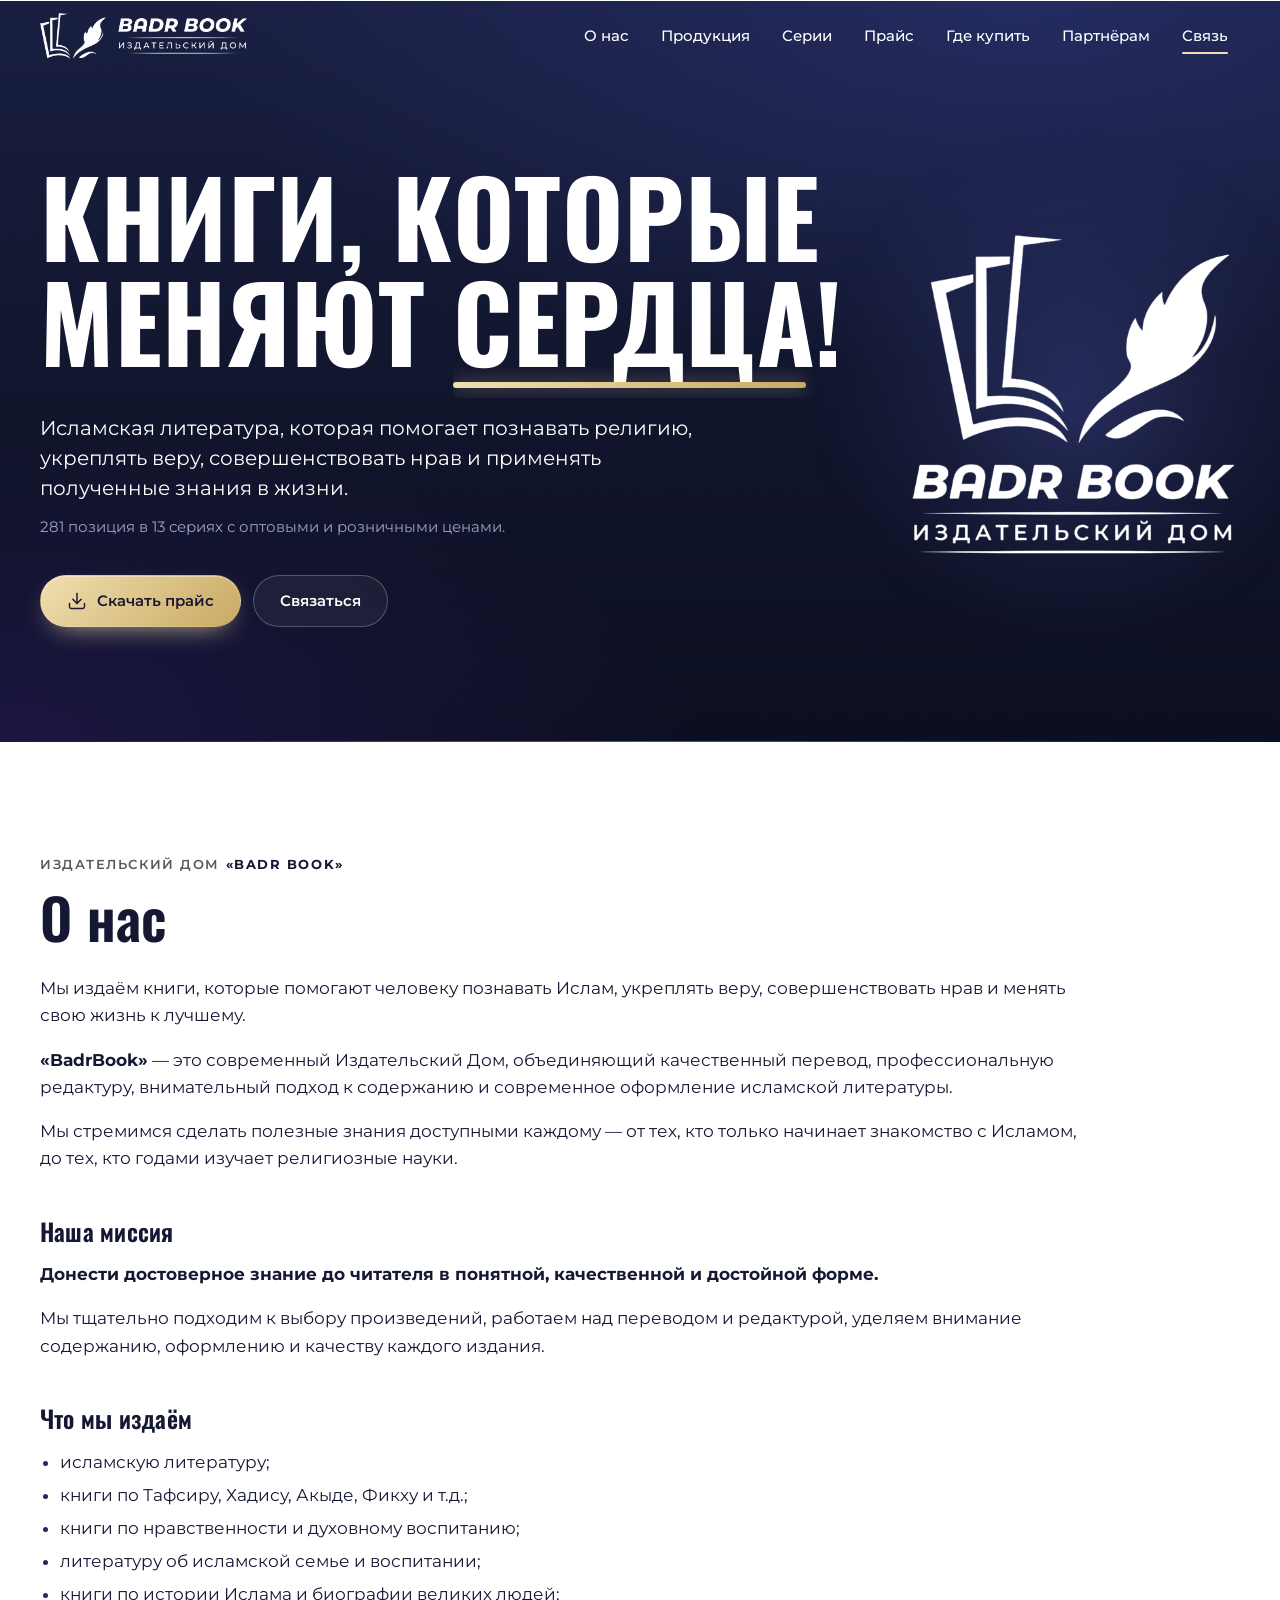
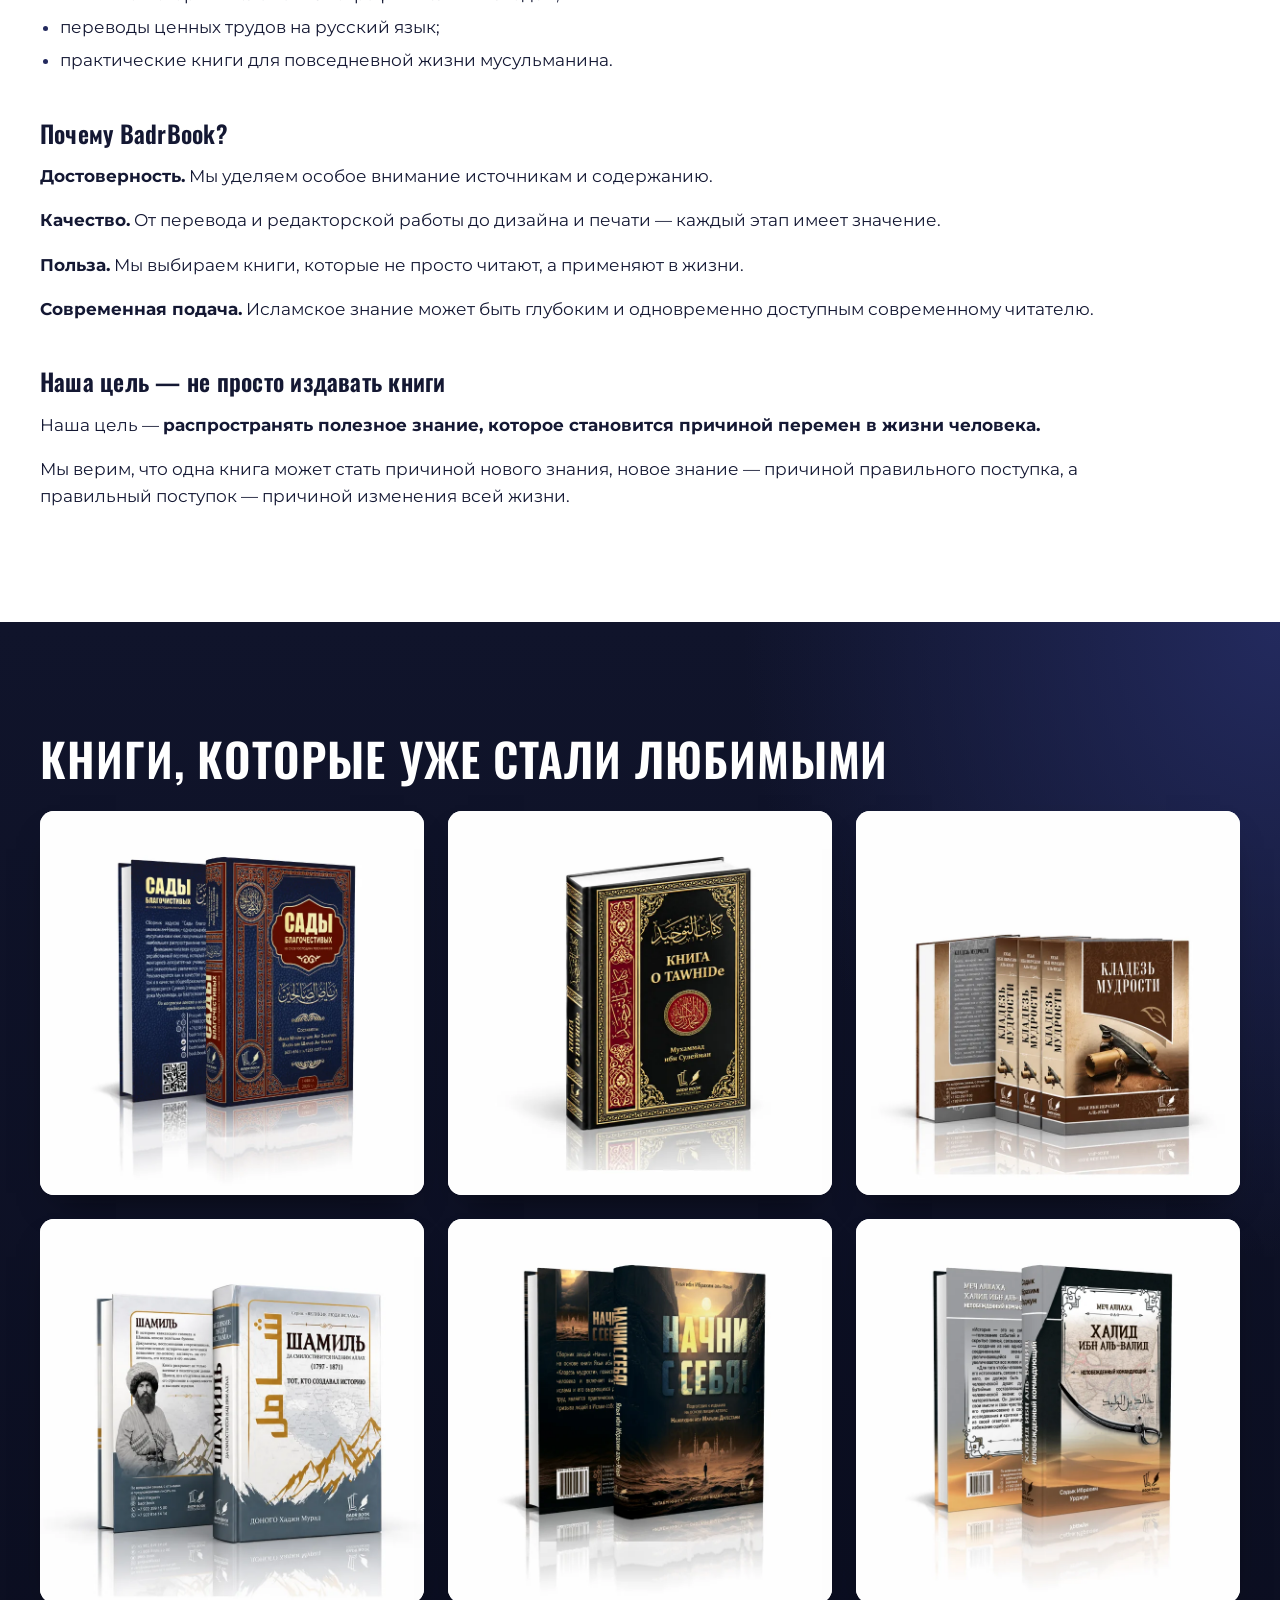
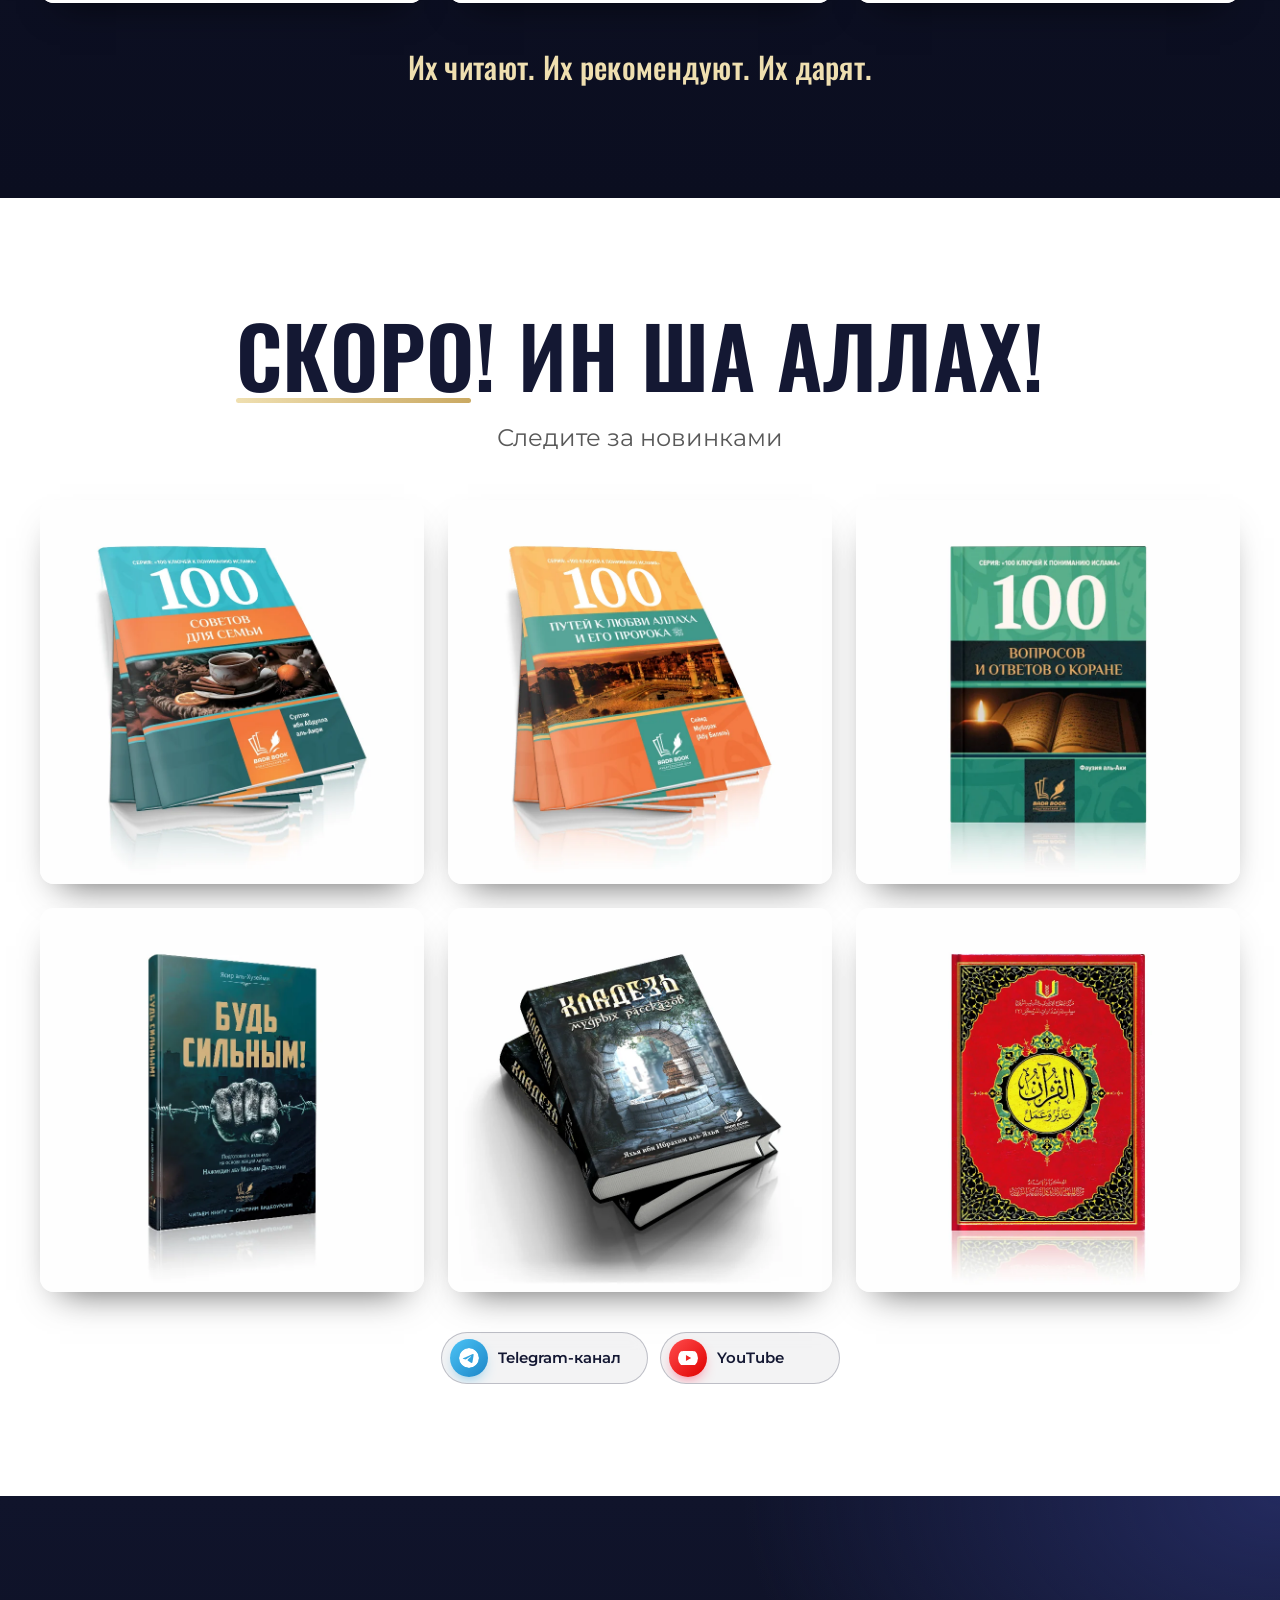
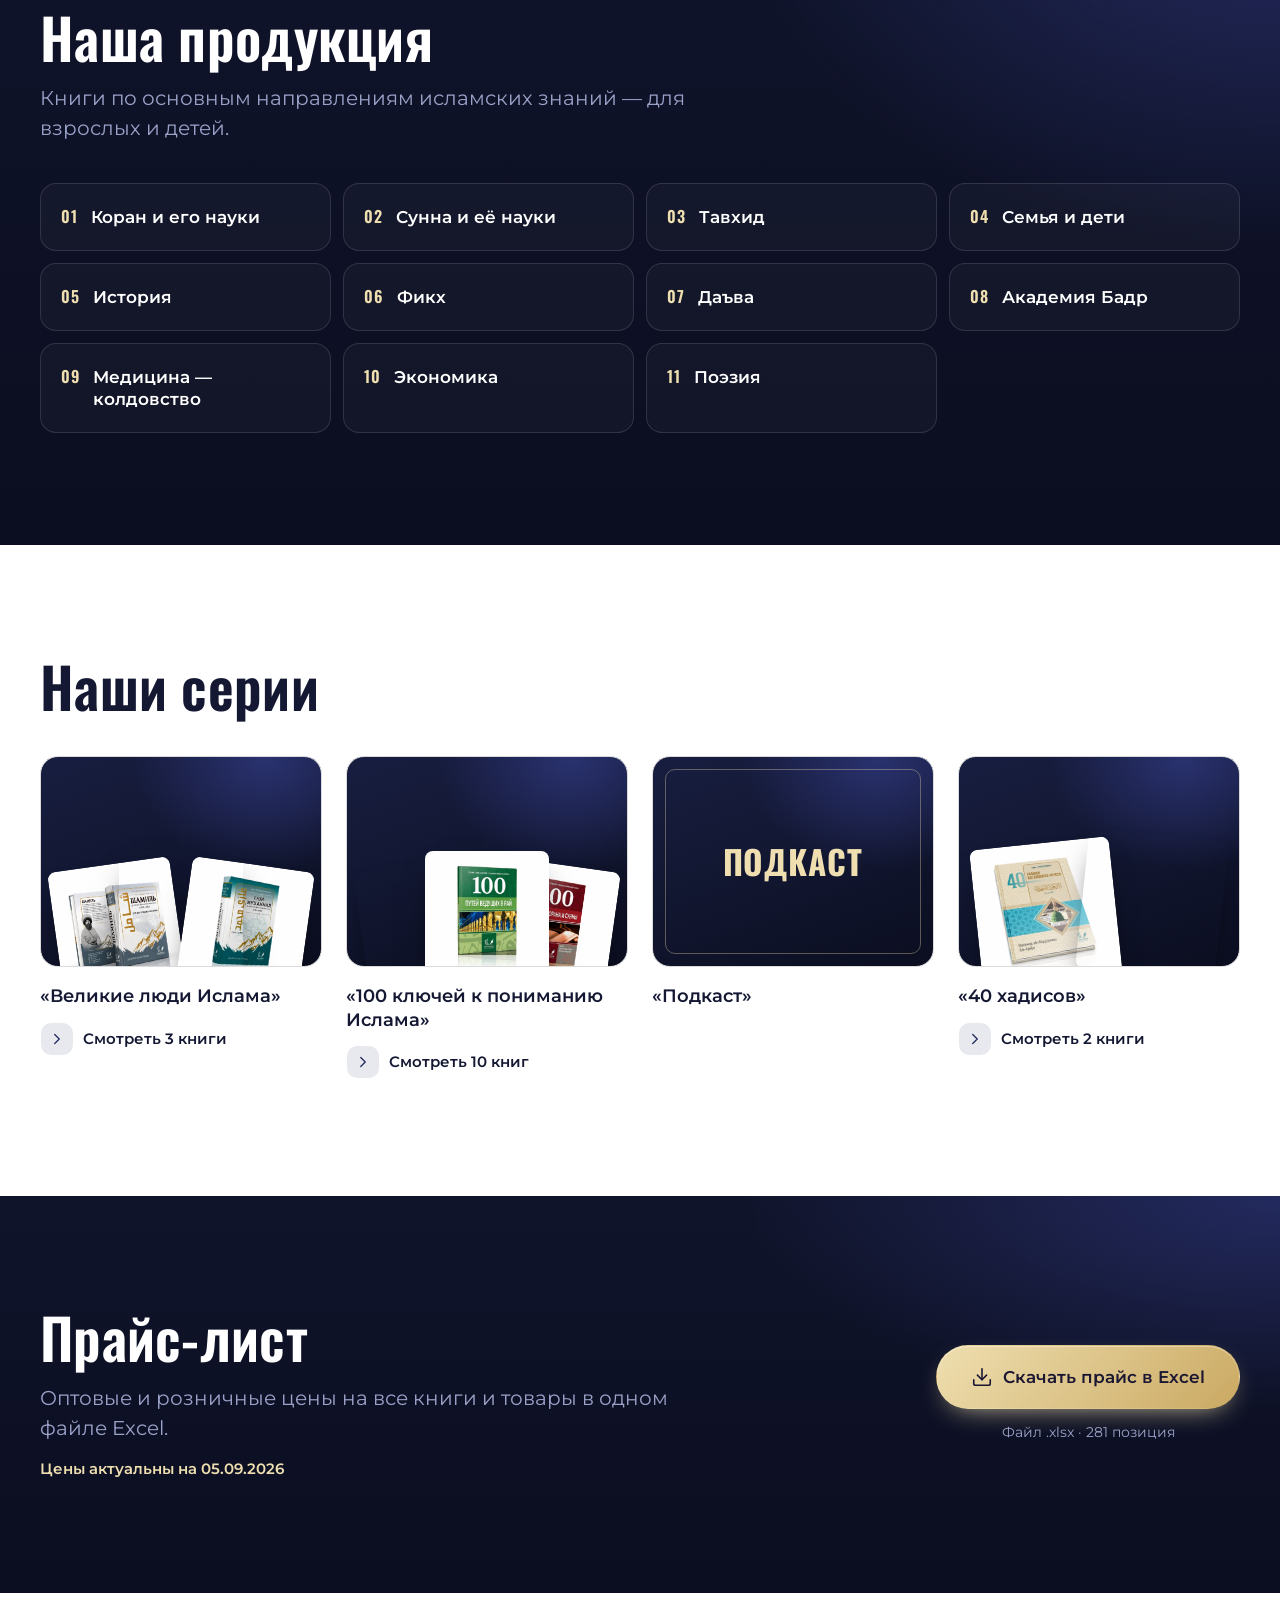
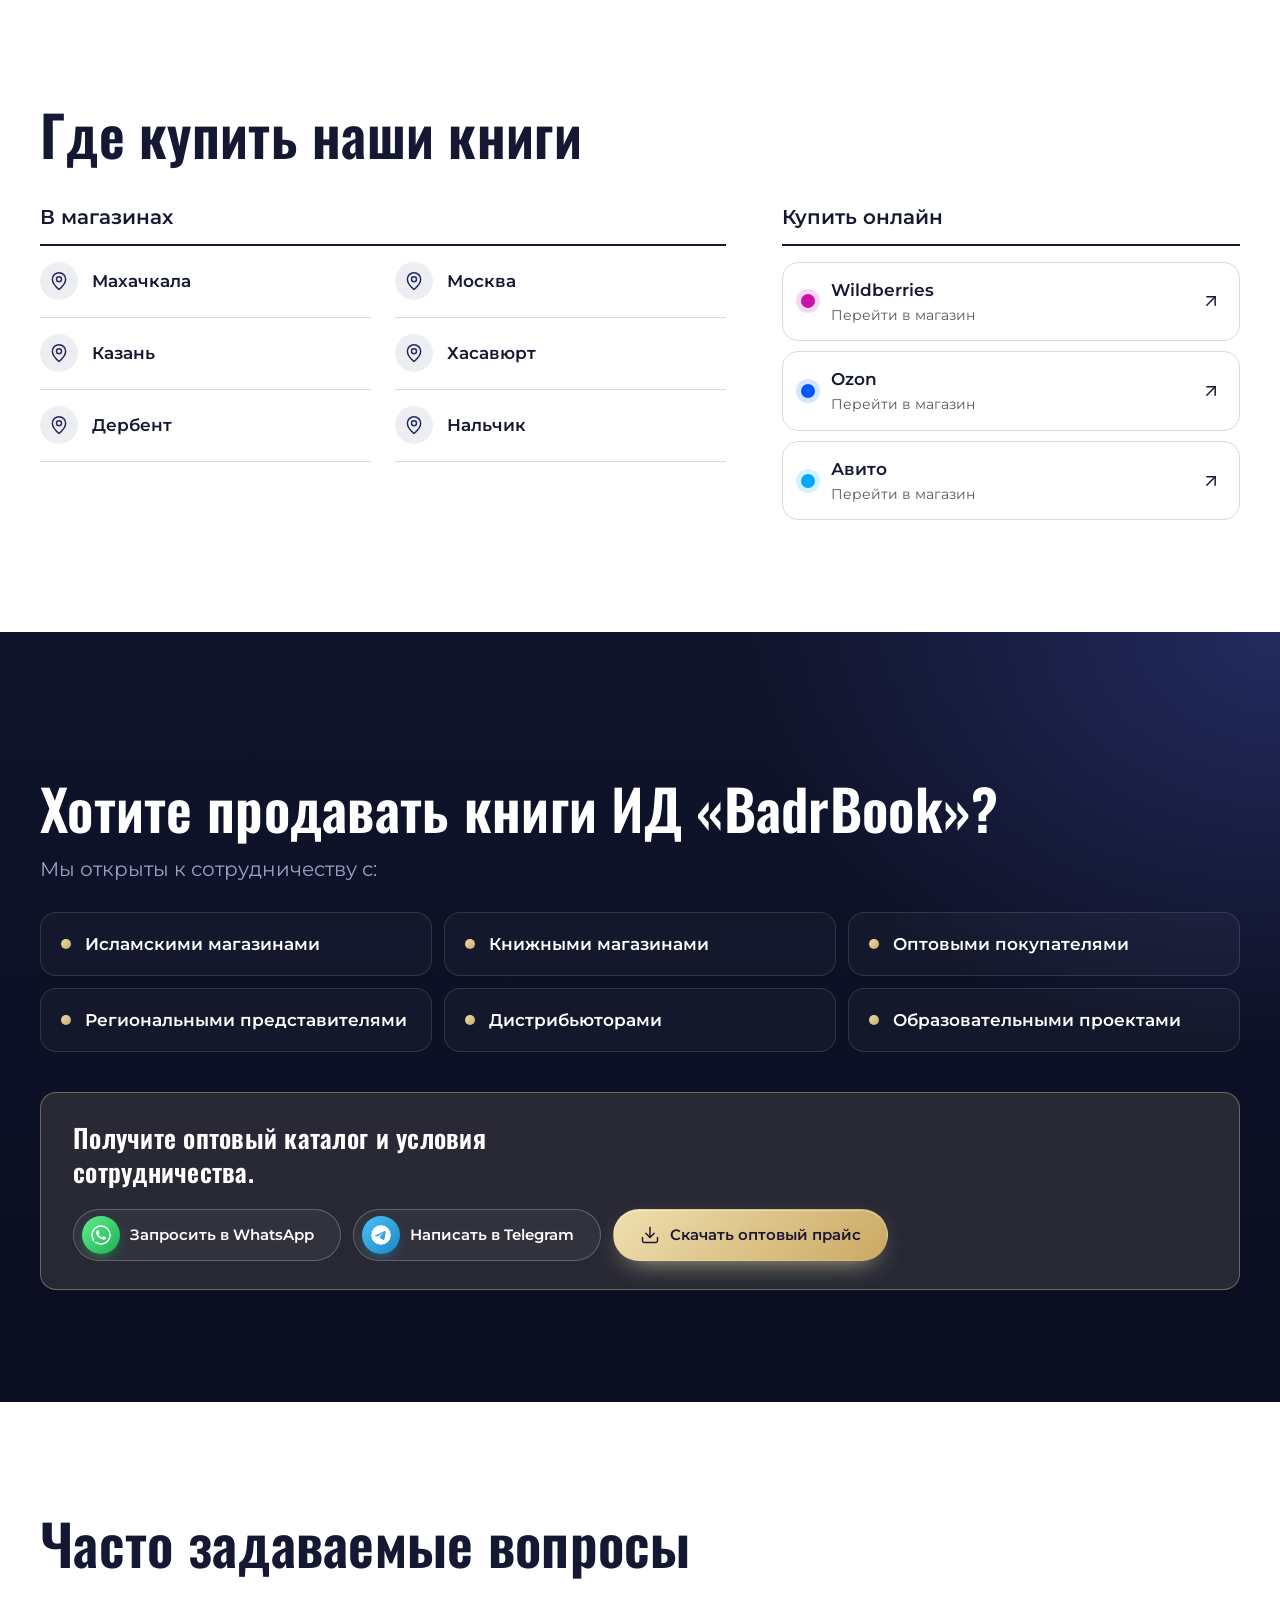
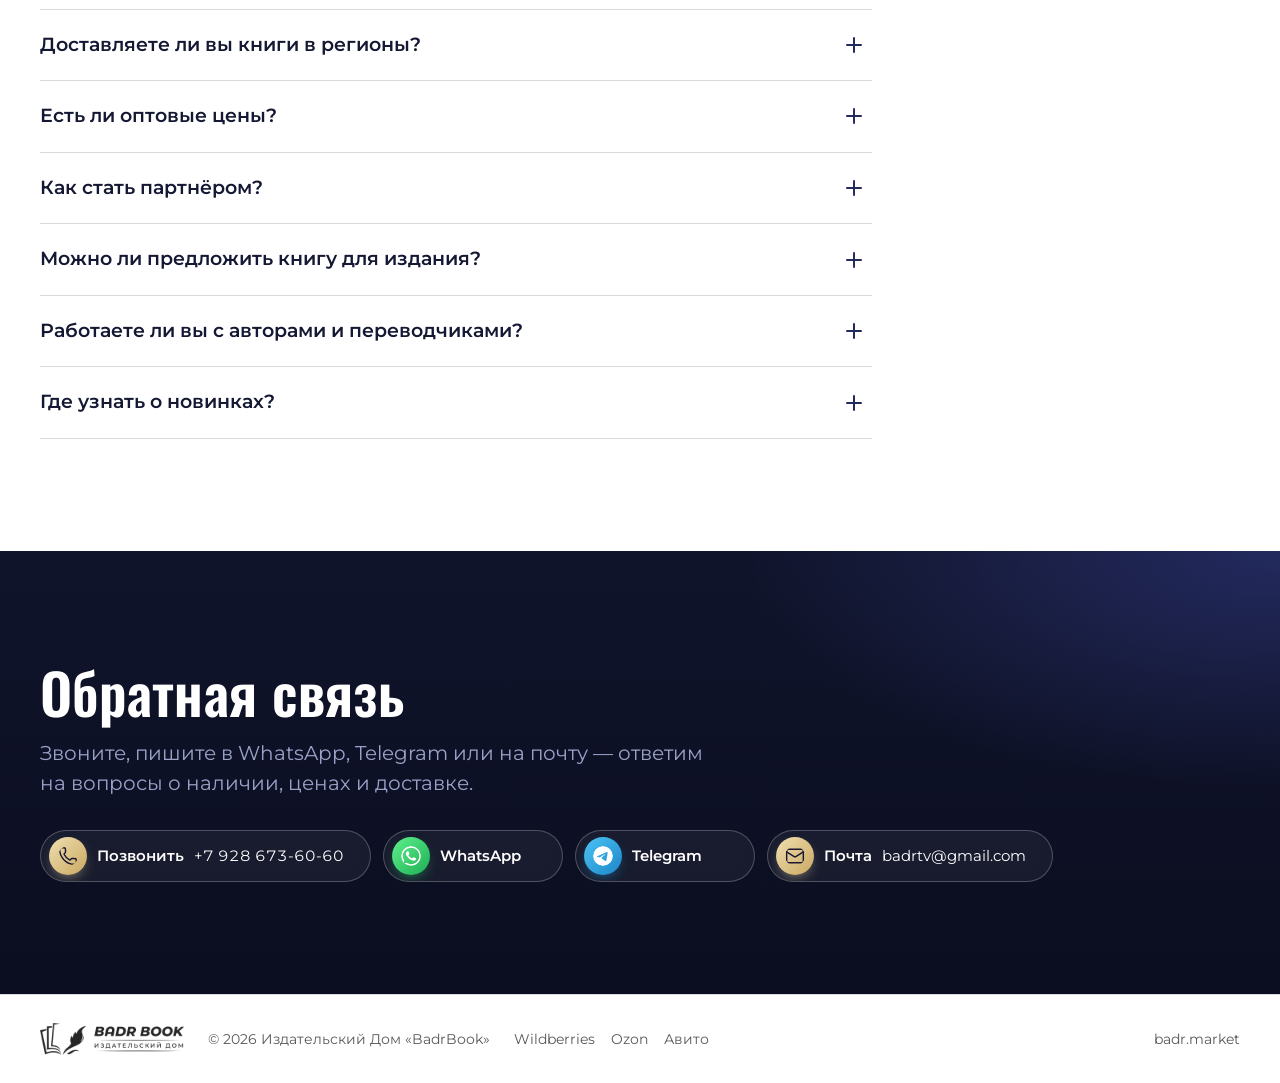
==== commit 4ff7afb8: "Новый номер и почта, новые фото трёх книг, обновлённые вопросы - Телефон, WhatsApp и Telegram: +7 92" ====
--- a/site/index.html
+++ b/site/index.html
@@ -34,7 +34,8 @@
     "@type": "BookStore",
     "name": "BadrBook",
     "alternateName": ["Издательский Дом «BadrBook»", "Бадр Бук"],
-    "telephone": "+79223591500",
+    "telephone": "+79286736060",
+    "email": "badrtv@gmail.com",
     "description": "Издательский дом: исламская литература для взрослых и детей, опт и розница.",
     "url": "https://badr.market/",
     "logo": "https://badr.market/assets/icon-512.png",
@@ -57,6 +58,7 @@
 <symbol id="i-arrow-up-right" viewBox="0 0 24 24" fill="none" stroke="currentColor" stroke-width="1.75" stroke-linecap="round" stroke-linejoin="round"><path d="M7 7h10v10"/><path d="M7 17 17 7"/></symbol>
 <symbol id="i-download" viewBox="0 0 24 24" fill="none" stroke="currentColor" stroke-width="1.75" stroke-linecap="round" stroke-linejoin="round"><path d="M12 15V3"/><path d="M21 15v4a2 2 0 0 1-2 2H5a2 2 0 0 1-2-2v-4"/><path d="m7 10 5 5 5-5"/></symbol>
 <symbol id="i-phone" viewBox="0 0 24 24" fill="none" stroke="currentColor" stroke-width="1.75" stroke-linecap="round" stroke-linejoin="round"><path d="M13.832 16.568a1 1 0 0 0 1.213-.303l.355-.465A2 2 0 0 1 17 15h3a2 2 0 0 1 2 2v3a2 2 0 0 1-2 2A18 18 0 0 1 2 4a2 2 0 0 1 2-2h3a2 2 0 0 1 2 2v3a2 2 0 0 1-.8 1.6l-.468.351a1 1 0 0 0-.292 1.233 14 14 0 0 0 6.392 6.384"/></symbol>
+<symbol id="i-mail" viewBox="0 0 24 24" fill="none" stroke="currentColor" stroke-width="1.75" stroke-linecap="round" stroke-linejoin="round"><path d="m22 7-8.991 5.727a2 2 0 0 1-2.009 0L2 7"/><rect x="2" y="4" width="20" height="16" rx="2"/></symbol>
 <symbol id="i-instagram" viewBox="0 0 24 24" fill="currentColor"><path d="M7.0301.084c-1.2768.0602-2.1487.264-2.911.5634-.7888.3075-1.4575.72-2.1228 1.3877-.6652.6677-1.075 1.3368-1.3802 2.127-.2954.7638-.4956 1.6365-.552 2.914-.0564 1.2775-.0689 1.6882-.0626 4.947.0062 3.2586.0206 3.6671.0825 4.9473.061 1.2765.264 2.1482.5635 2.9107.308.7889.72 1.4573 1.388 2.1228.6679.6655 1.3365 1.0743 2.1285 1.38.7632.295 1.6361.4961 2.9134.552 1.2773.056 1.6884.069 4.9462.0627 3.2578-.0062 3.668-.0207 4.9478-.0814 1.28-.0607 2.147-.2652 2.9098-.5633.7889-.3086 1.4578-.72 2.1228-1.3881.665-.6682 1.0745-1.3378 1.3795-2.1284.2957-.7632.4966-1.636.552-2.9124.056-1.2809.0692-1.6898.063-4.948-.0063-3.2583-.021-3.6668-.0817-4.9465-.0607-1.2797-.264-2.1487-.5633-2.9117-.3084-.7889-.72-1.4568-1.3876-2.1228C21.2982 1.33 20.628.9208 19.8378.6165 19.074.321 18.2017.1197 16.9244.0645 15.6471.0093 15.236-.005 11.977.0014 8.718.0076 8.31.0215 7.0301.0839m.1402 21.6932c-1.17-.0509-1.8053-.2453-2.2287-.408-.5606-.216-.96-.4771-1.3819-.895-.422-.4178-.6811-.8186-.9-1.378-.1644-.4234-.3624-1.058-.4171-2.228-.0595-1.2645-.072-1.6442-.079-4.848-.007-3.2037.0053-3.583.0607-4.848.05-1.169.2456-1.805.408-2.2282.216-.5613.4762-.96.895-1.3816.4188-.4217.8184-.6814 1.3783-.9003.423-.1651 1.0575-.3614 2.227-.4171 1.2655-.06 1.6447-.072 4.848-.079 3.2033-.007 3.5835.005 4.8495.0608 1.169.0508 1.8053.2445 2.228.408.5608.216.96.4754 1.3816.895.4217.4194.6816.8176.9005 1.3787.1653.4217.3617 1.056.4169 2.2263.0602 1.2655.0739 1.645.0796 4.848.0058 3.203-.0055 3.5834-.061 4.848-.051 1.17-.245 1.8055-.408 2.2294-.216.5604-.4763.96-.8954 1.3814-.419.4215-.8181.6811-1.3783.9-.4224.1649-1.0577.3617-2.2262.4174-1.2656.0595-1.6448.072-4.8493.079-3.2045.007-3.5825-.006-4.848-.0608M16.953 5.5864A1.44 1.44 0 1 0 18.39 4.144a1.44 1.44 0 0 0-1.437 1.4424M5.8385 12.012c.0067 3.4032 2.7706 6.1557 6.173 6.1493 3.4026-.0065 6.157-2.7701 6.1506-6.1733-.0065-3.4032-2.771-6.1565-6.174-6.1498-3.403.0067-6.156 2.771-6.1496 6.1738M8 12.0077a4 4 0 1 1 4.008 3.9921A3.9996 3.9996 0 0 1 8 12.0077"/></symbol>
 <symbol id="i-telegram" viewBox="0 0 24 24" fill="currentColor"><path d="M11.944 0A12 12 0 0 0 0 12a12 12 0 0 0 12 12 12 12 0 0 0 12-12A12 12 0 0 0 12 0a12 12 0 0 0-.056 0zm4.962 7.224c.1-.002.321.023.465.14a.506.506 0 0 1 .171.325c.016.093.036.306.02.472-.18 1.898-.962 6.502-1.36 8.627-.168.9-.499 1.201-.82 1.23-.696.065-1.225-.46-1.9-.902-1.056-.693-1.653-1.124-2.678-1.8-1.185-.78-.417-1.21.258-1.91.177-.184 3.247-2.977 3.307-3.23.007-.032.014-.15-.056-.212s-.174-.041-.249-.024c-.106.024-1.793 1.14-5.061 3.345-.48.33-.913.49-1.302.48-.428-.008-1.252-.241-1.865-.44-.752-.245-1.349-.374-1.297-.789.027-.216.325-.437.893-.663 3.498-1.524 5.83-2.529 6.998-3.014 3.332-1.386 4.025-1.627 4.476-1.635z"/></symbol>
 <symbol id="i-whatsapp" viewBox="0 0 24 24" fill="currentColor"><path d="M17.472 14.382c-.297-.149-1.758-.867-2.03-.967-.273-.099-.471-.148-.67.15-.197.297-.767.966-.94 1.164-.173.199-.347.223-.644.075-.297-.15-1.255-.463-2.39-1.475-.883-.788-1.48-1.761-1.653-2.059-.173-.297-.018-.458.13-.606.134-.133.298-.347.446-.52.149-.174.198-.298.298-.497.099-.198.05-.371-.025-.52-.075-.149-.669-1.612-.916-2.207-.242-.579-.487-.5-.669-.51-.173-.008-.371-.01-.57-.01-.198 0-.52.074-.792.372-.272.297-1.04 1.016-1.04 2.479 0 1.462 1.065 2.875 1.213 3.074.149.198 2.096 3.2 5.077 4.487.709.306 1.262.489 1.694.625.712.227 1.36.195 1.871.118.571-.085 1.758-.719 2.006-1.413.248-.694.248-1.289.173-1.413-.074-.124-.272-.198-.57-.347m-5.421 7.403h-.004a9.87 9.87 0 01-5.031-1.378l-.361-.214-3.741.982.998-3.648-.235-.374a9.86 9.86 0 01-1.51-5.26c.001-5.45 4.436-9.884 9.888-9.884 2.64 0 5.122 1.03 6.988 2.898a9.825 9.825 0 012.893 6.994c-.003 5.45-4.437 9.884-9.885 9.884m8.413-18.297A11.815 11.815 0 0012.05 0C5.495 0 .16 5.335.157 11.892c0 2.096.547 4.142 1.588 5.945L.057 24l6.305-1.654a11.882 11.882 0 005.683 1.448h.005c6.554 0 11.89-5.335 11.893-11.893a11.821 11.821 0 00-3.48-8.413Z"/></symbol>
@@ -313,32 +315,64 @@
       <h2 id="faq-title" data-reveal>Часто задаваемые вопросы</h2>
       <div class="faq-list" data-reveal>
         <details>
-          <summary>Где купить книги BadrBook?</summary>
-          <p>В&nbsp;магазинах Махачкалы, Москвы, Казани, Хасавюрта, Дербента и&nbsp;Нальчика, а&nbsp;онлайн&nbsp;— в&nbsp;наших магазинах на&nbsp;Wildberries, Ozon и&nbsp;Avito. Адреса и&nbsp;ссылки собраны в&nbsp;разделе <a href="#buy">«Где купить»</a>.</p>
-        </details>
-        <details>
           <summary>Доставляете ли вы книги в&nbsp;регионы?</summary>
-          <p>Да. Заказ на&nbsp;Wildberries и&nbsp;Ozon приедет в&nbsp;ближайший к&nbsp;вам пункт выдачи в&nbsp;любом городе России. Доставку оптовых заказов в&nbsp;ваш регион обсудим отдельно&nbsp;— <a href="#contacts">напишите нам</a>.</p>
+          <div class="faq-a">
+            <p><strong>Да, доставляем!</strong></p>
+            <p>Издательский Дом «<strong>BadrBook</strong>» отправляет книги по&nbsp;всей России и&nbsp;в&nbsp;регионы. Вы&nbsp;можете заказать наши издания, находясь в&nbsp;любой точке страны.</p>
+            <p>Стоимость и&nbsp;сроки доставки зависят от&nbsp;региона, количества книг и&nbsp;выбранного способа отправки. Мы&nbsp;поможем подобрать удобный и&nbsp;выгодный вариант.</p>
+            <p><strong>Выберите интересующие вас книги и&nbsp;оформите заказ прямо сейчас&nbsp;— мы&nbsp;бережно упакуем и&nbsp;отправим ваш заказ!</strong></p>
+          </div>
         </details>
         <details>
           <summary>Есть ли оптовые цены?</summary>
-          <p>Да. В&nbsp;прайс-листе у&nbsp;каждой книги указаны оптовая и&nbsp;розничная цены&nbsp;— <a href="data/badr-price.xlsx" download="Прайс BadrBook.xlsx">скачайте его в&nbsp;Excel</a>. Условия оптовой закупки подскажем по&nbsp;телефону или в&nbsp;мессенджере.</p>
+          <div class="faq-a">
+            <p>Да, конечно!</p>
+            <p>Для оптовых покупателей у&nbsp;ИД&nbsp;«<strong>BadrBook</strong>» действуют специальные оптовые цены. Размер скидки зависит от&nbsp;количества книг и&nbsp;состава заказа.</p>
+            <p>Чтобы получить оптовый прайс, <a href="#contacts">напишите нам</a> количество интересующих вас книг&nbsp;— мы&nbsp;рассчитаем наиболее выгодные условия и&nbsp;поможем оформить заказ.</p>
+            <p><strong>Оформляйте заказ&nbsp;— будем рады сотрудничеству!</strong></p>
+          </div>
         </details>
         <details>
           <summary>Как стать партнёром?</summary>
-          <p>Напишите нам в&nbsp;WhatsApp или Telegram и&nbsp;коротко расскажите о&nbsp;своём магазине или проекте. Мы&nbsp;пришлём оптовый каталог и&nbsp;условия сотрудничества. Подробнее&nbsp;— в&nbsp;разделе <a href="#partners">«Партнёрам»</a>.</p>
+          <div class="faq-a">
+            <p>Мы&nbsp;открыты к&nbsp;сотрудничеству с&nbsp;книжными магазинами, оптовыми компаниями, исламскими магазинами, образовательными проектами и&nbsp;другими организациями.</p>
+            <p>Чтобы стать партнёром <strong>BadrBook</strong>, <a href="#contacts">свяжитесь с&nbsp;нами</a> удобным способом и&nbsp;сообщите:</p>
+            <ul>
+              <li>название вашей организации или магазина;</li>
+              <li>город и&nbsp;регион;</li>
+              <li>формат сотрудничества;</li>
+              <li>предполагаемый объём заказов.</li>
+            </ul>
+            <p>Мы&nbsp;обсудим условия, предоставим партнёрские и&nbsp;оптовые цены и&nbsp;подберём оптимальный формат сотрудничества.</p>
+            <p><strong>Хотите стать партнёром ИД&nbsp;«BadrBook»? Напишите нам&nbsp;— будем рады сотрудничеству!</strong></p>
+          </div>
         </details>
         <details>
           <summary>Можно ли предложить книгу для издания?</summary>
-          <p>Да. <a href="#contacts">Напишите нам</a>: название, автор, язык оригинала и&nbsp;пара слов о&nbsp;содержании. Мы&nbsp;внимательно подходим к&nbsp;выбору произведений и&nbsp;ответим, когда рассмотрим предложение.</p>
+          <div class="faq-a">
+            <p>Да, конечно! ИД&nbsp;«<strong>BadrBook</strong>» рассматривает предложения авторов, переводчиков и&nbsp;правообладателей.</p>
+            <p>Если вы&nbsp;хотите предложить книгу для издания, отправьте нам информацию о&nbsp;произведении: <strong>название, имя автора, краткое описание и,&nbsp;по&nbsp;возможности, рукопись или электронную версию книги</strong>.</p>
+            <p>Мы&nbsp;внимательно рассмотрим предложение и, если книга соответствует нашей издательской концепции и&nbsp;требованиям, свяжемся с&nbsp;вами для дальнейшего обсуждения условий сотрудничества.</p>
+            <p><strong>Есть книга, которую вы&nbsp;считаете важной для русскоязычного читателя? Предложите её нам&nbsp;— возможно, именно она станет следующим изданием «BadrBook».</strong></p>
+          </div>
         </details>
         <details>
           <summary>Работаете ли вы с&nbsp;авторами и&nbsp;переводчиками?</summary>
-          <p>Да. Переводы ценных трудов на&nbsp;русский язык&nbsp;— одно из&nbsp;наших направлений. Если вы&nbsp;автор, переводчик или редактор, <a href="#contacts">напишите нам</a> и&nbsp;приложите примеры своих работ.</p>
+          <div class="faq-a">
+            <p>Да, Издательский Дом <strong>BadrBook</strong> сотрудничает с&nbsp;авторами и&nbsp;переводчиками.</p>
+            <p>Мы&nbsp;рассматриваем <strong>рукописи оригинальных произведений, переводы и&nbsp;издательские проекты</strong>, соответствующие нашей тематике и&nbsp;редакционной политике.</p>
+            <p>Если вы&nbsp;хотите предложить свою книгу или перевод для издания, отправьте нам информацию о&nbsp;произведении, краткое описание и, при наличии, фрагмент рукописи. После рассмотрения редакцией мы&nbsp;свяжемся с&nbsp;вами и&nbsp;обсудим возможные условия сотрудничества.</p>
+            <p><strong>Предложить рукопись или перевод можно через наши <a href="#contacts">официальные контакты</a>.</strong></p>
+          </div>
         </details>
         <details>
           <summary>Где узнать о&nbsp;новинках?</summary>
-          <p>В&nbsp;разделе <a href="#soon">«Скоро! Ин&nbsp;ша Аллах!»</a> и&nbsp;на&nbsp;наших каналах&nbsp;— ссылки на&nbsp;них там&nbsp;же. Анонсы будущих книг мы&nbsp;публикуем там в&nbsp;первую очередь.</p>
+          <div class="faq-a">
+            <p>Все новинки, поступления и&nbsp;анонсы новых книг ИД&nbsp;«<strong>BadrBook</strong>» мы&nbsp;регулярно публикуем в&nbsp;нашем официальном Telegram-канале, а&nbsp;также на&nbsp;наших аккаунтах в&nbsp;соцсетях.</p>
+            <p>Подписывайтесь, чтобы первыми узнавать о&nbsp;новых изданиях, специальных предложениях, конкурсах и&nbsp;других новостях издательства.</p>
+            <p><strong>Официальный Telegram-канал BadrBook:</strong> <a href="https://t.me/badrbook313" target="_blank" rel="noopener">@badrbook313</a></p>
+            <p>Будьте в&nbsp;числе первых, кто открывает новые книги, которые меняют сердца!</p>
+          </div>
         </details>
       </div>
     </div>
@@ -347,16 +381,19 @@
   <section class="sec dark contacts" id="contacts" aria-labelledby="contacts-title">
     <div class="wrap">
       <h2 id="contacts-title" data-reveal>Обратная связь</h2>
-      <p class="lead" data-reveal>Звоните или пишите в&nbsp;WhatsApp и&nbsp;Telegram&nbsp;— ответим на&nbsp;вопросы о&nbsp;наличии, ценах и&nbsp;доставке.</p>
+      <p class="lead" data-reveal>Звоните, пишите в&nbsp;WhatsApp, Telegram или на&nbsp;почту&nbsp;— ответим на&nbsp;вопросы о&nbsp;наличии, ценах и&nbsp;доставке.</p>
       <div class="contact-row" id="contact-main" data-reveal>
         <a class="btn btn-secondary btn-contact" data-contact="phone" hidden>
-          <svg class="i" aria-hidden="true"><use href="#i-phone"/></svg><span>Позвонить</span><span class="contact-value" data-contact-value></span>
+          <svg class="i" aria-hidden="true"><use href="#i-phone"/></svg><span>Позвонить</span><span class="contact-value" data-contact-value="phone"></span>
         </a>
         <a class="btn btn-secondary btn-contact btn-wa" data-contact="whatsapp" target="_blank" rel="noopener" hidden>
           <svg class="i" aria-hidden="true"><use href="#i-whatsapp"/></svg><span>WhatsApp</span>
         </a>
         <a class="btn btn-secondary btn-contact btn-tg" data-contact="telegram" target="_blank" rel="noopener" hidden>
           <svg class="i" aria-hidden="true"><use href="#i-telegram"/></svg><span>Telegram</span>
+        </a>
+        <a class="btn btn-secondary btn-contact" data-contact="email" hidden>
+          <svg class="i" aria-hidden="true"><use href="#i-mail"/></svg><span>Почта</span><span class="contact-value" data-contact-value="email"></span>
         </a>
       </div>
       <p class="contacts-empty" id="contacts-empty" hidden>Контакты появятся здесь в&nbsp;ближайшее время.</p>
--- a/site/css/style.css
+++ b/site/css/style.css
@@ -979,21 +979,26 @@
 @media (hover: hover) {
   .faq-list summary:hover { color: var(--accent); }
 }
-.faq-list details p {
+.faq-a {
   max-width: 42em;
-  margin: -6px 0 0;
+  margin-top: -6px;
   padding: 0 48px 24px 0;
   color: var(--soft);
   font-size: 16px;
 }
-.faq-list details[open] p { animation: fade-up 300ms var(--ease) both; }
+.faq-a p, .faq-a ul { margin: 0; }
+.faq-a > :not(:first-child) { margin-top: 12px; }
+.faq-a ul { padding-left: 1.25em; }
+.faq-a li + li { margin-top: 4px; }
+.faq-a strong { color: var(--fg); font-weight: 600; }
+.faq-list details[open] .faq-a { animation: fade-up 300ms var(--ease) both; }
 .faq-list details a { color: var(--fg); font-weight: 600; text-underline-offset: 3px; }
 
 @media (max-width: 640px) {
   .faq-list { margin-top: 28px; }
   .faq-list summary { padding: 18px 36px 18px 0; }
   .faq-list summary::before, .faq-list summary::after { right: 4px; }
-  .faq-list details p { padding-right: 0; padding-bottom: 20px; }
+  .faq-a { padding-right: 0; padding-bottom: 20px; }
 }
 
 /* Contacts */
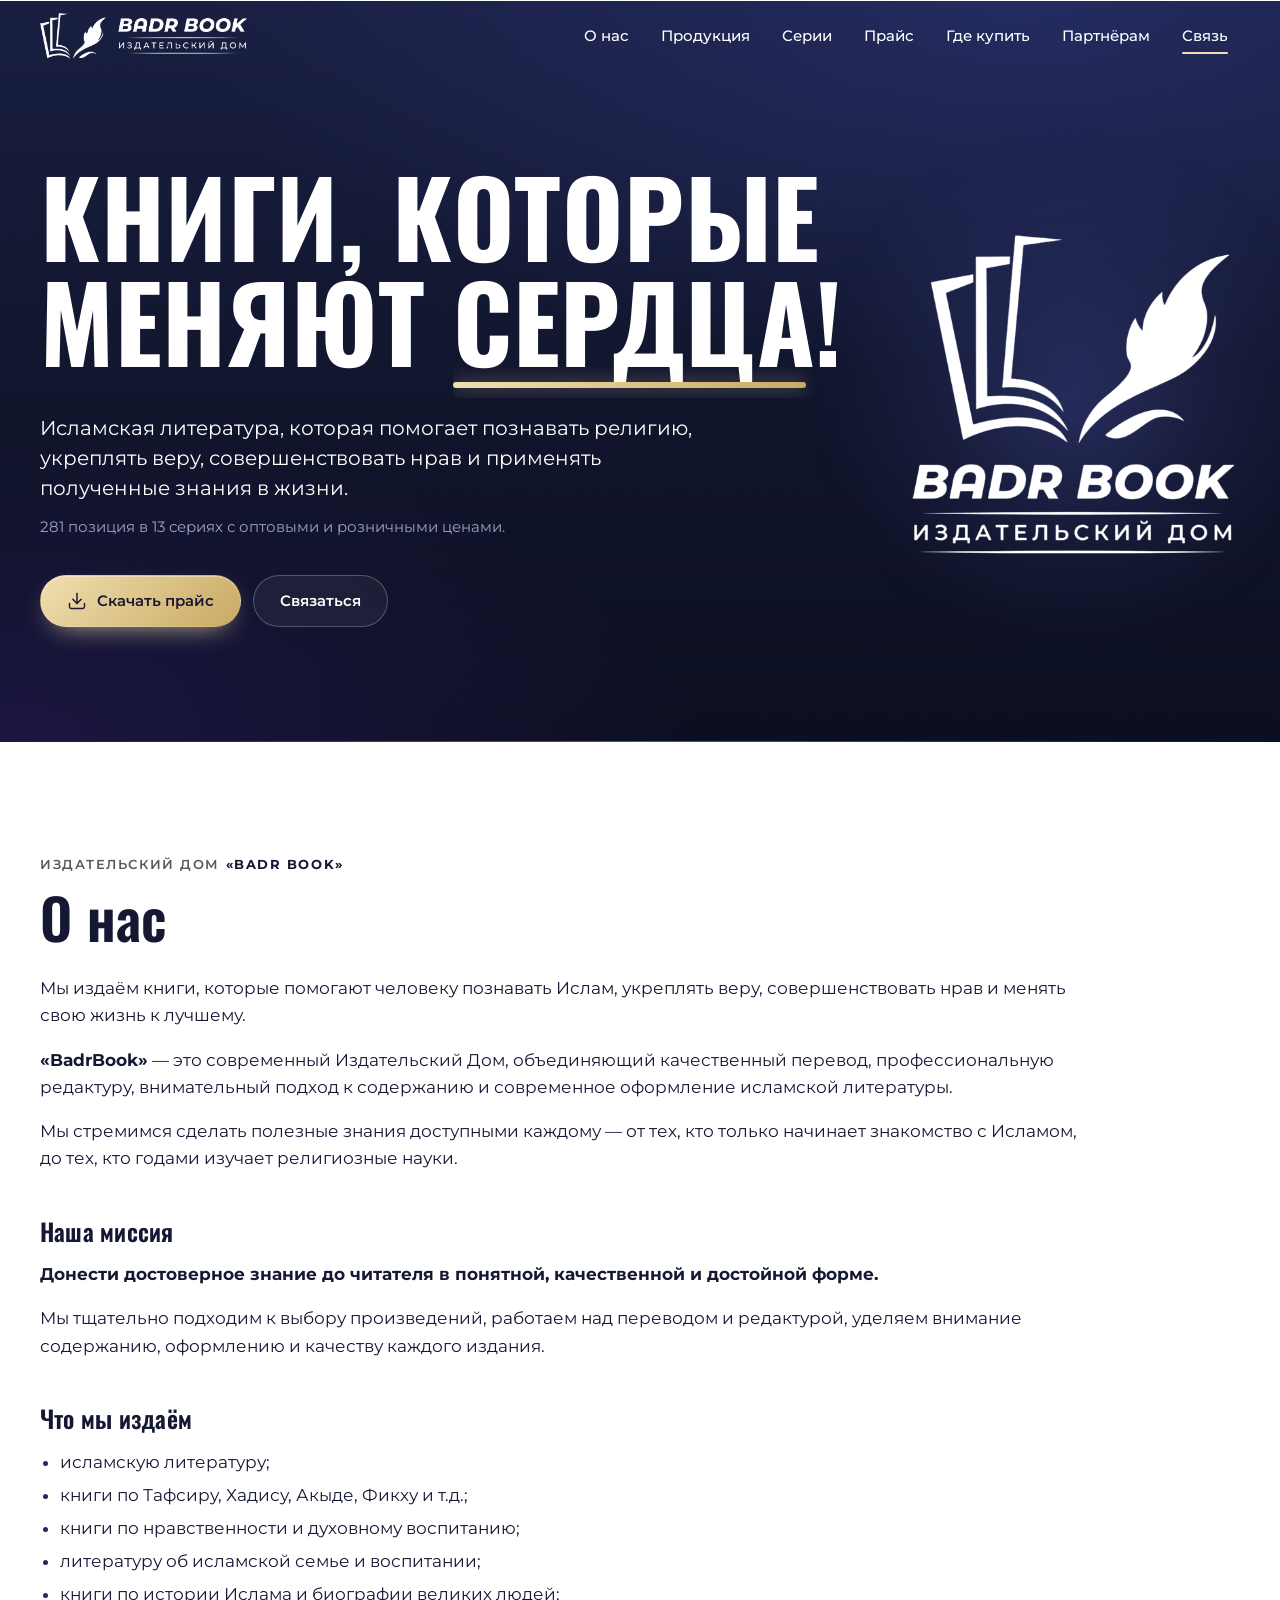
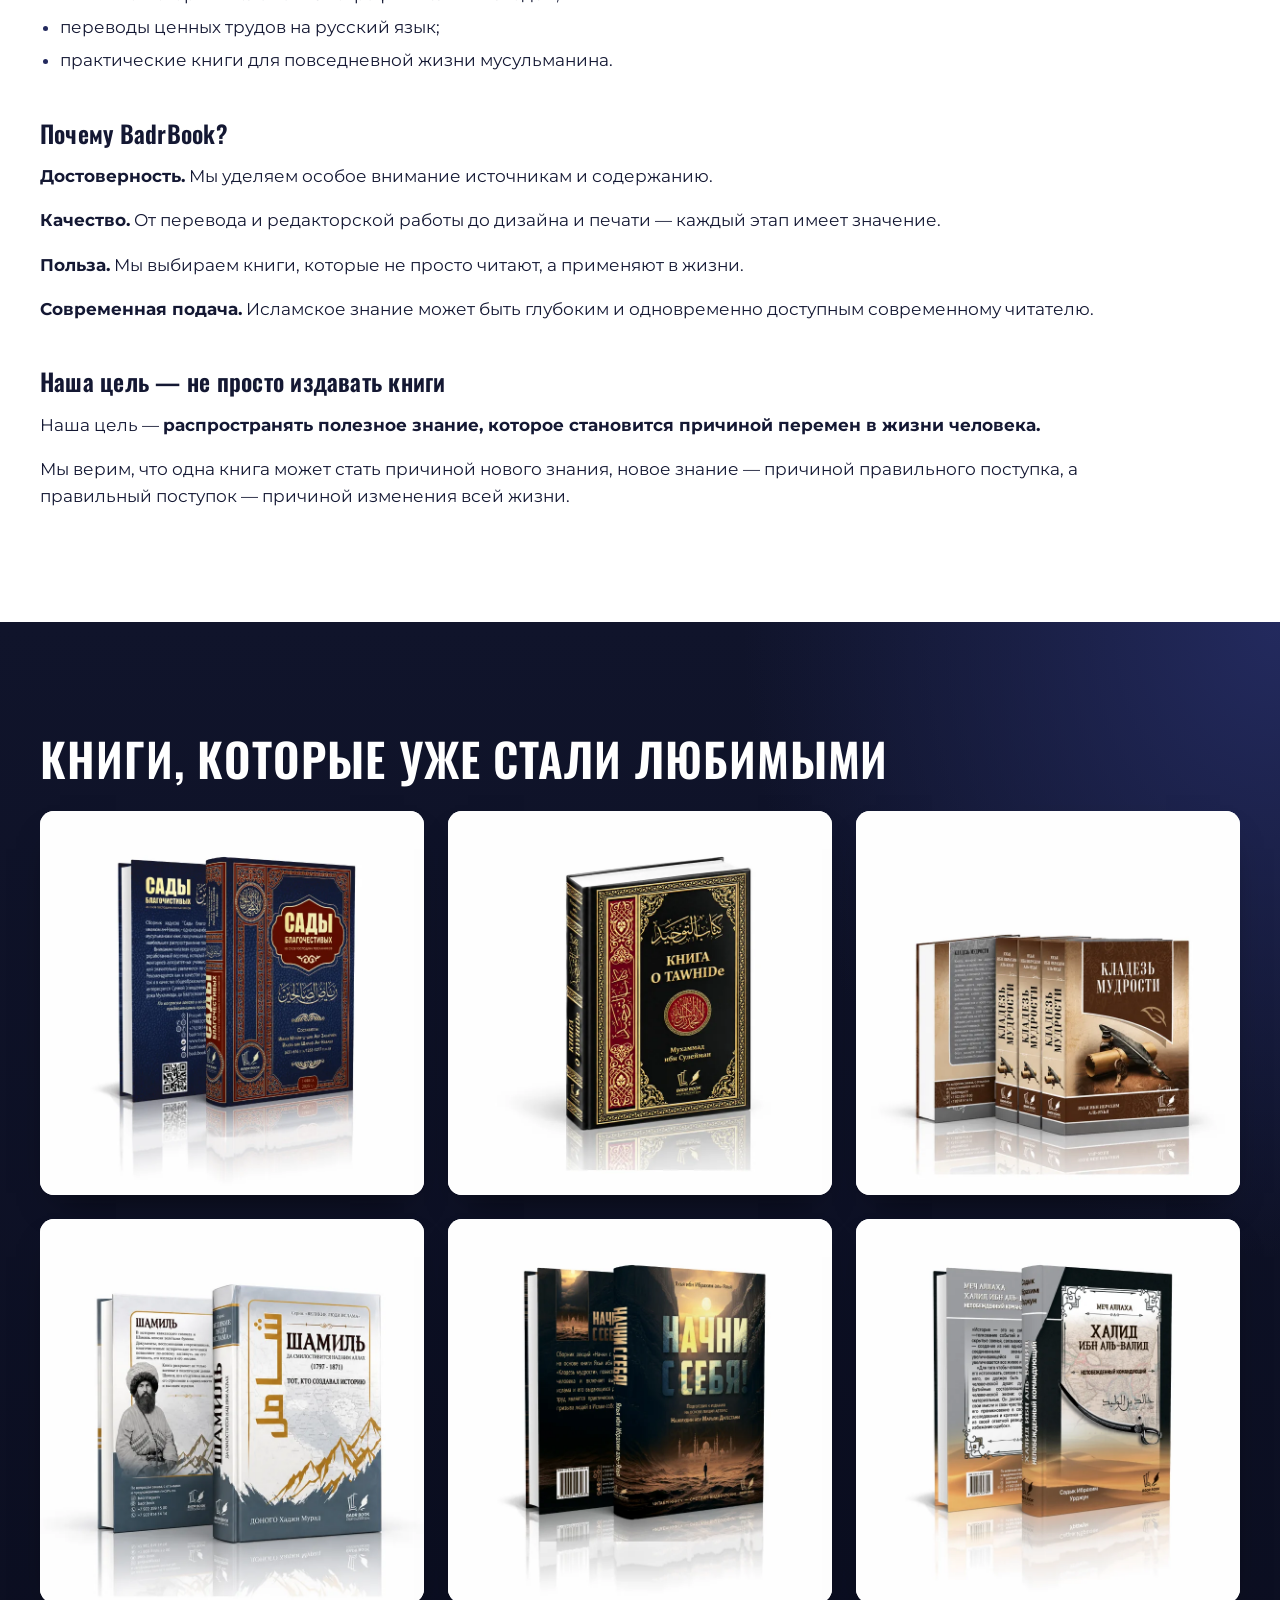
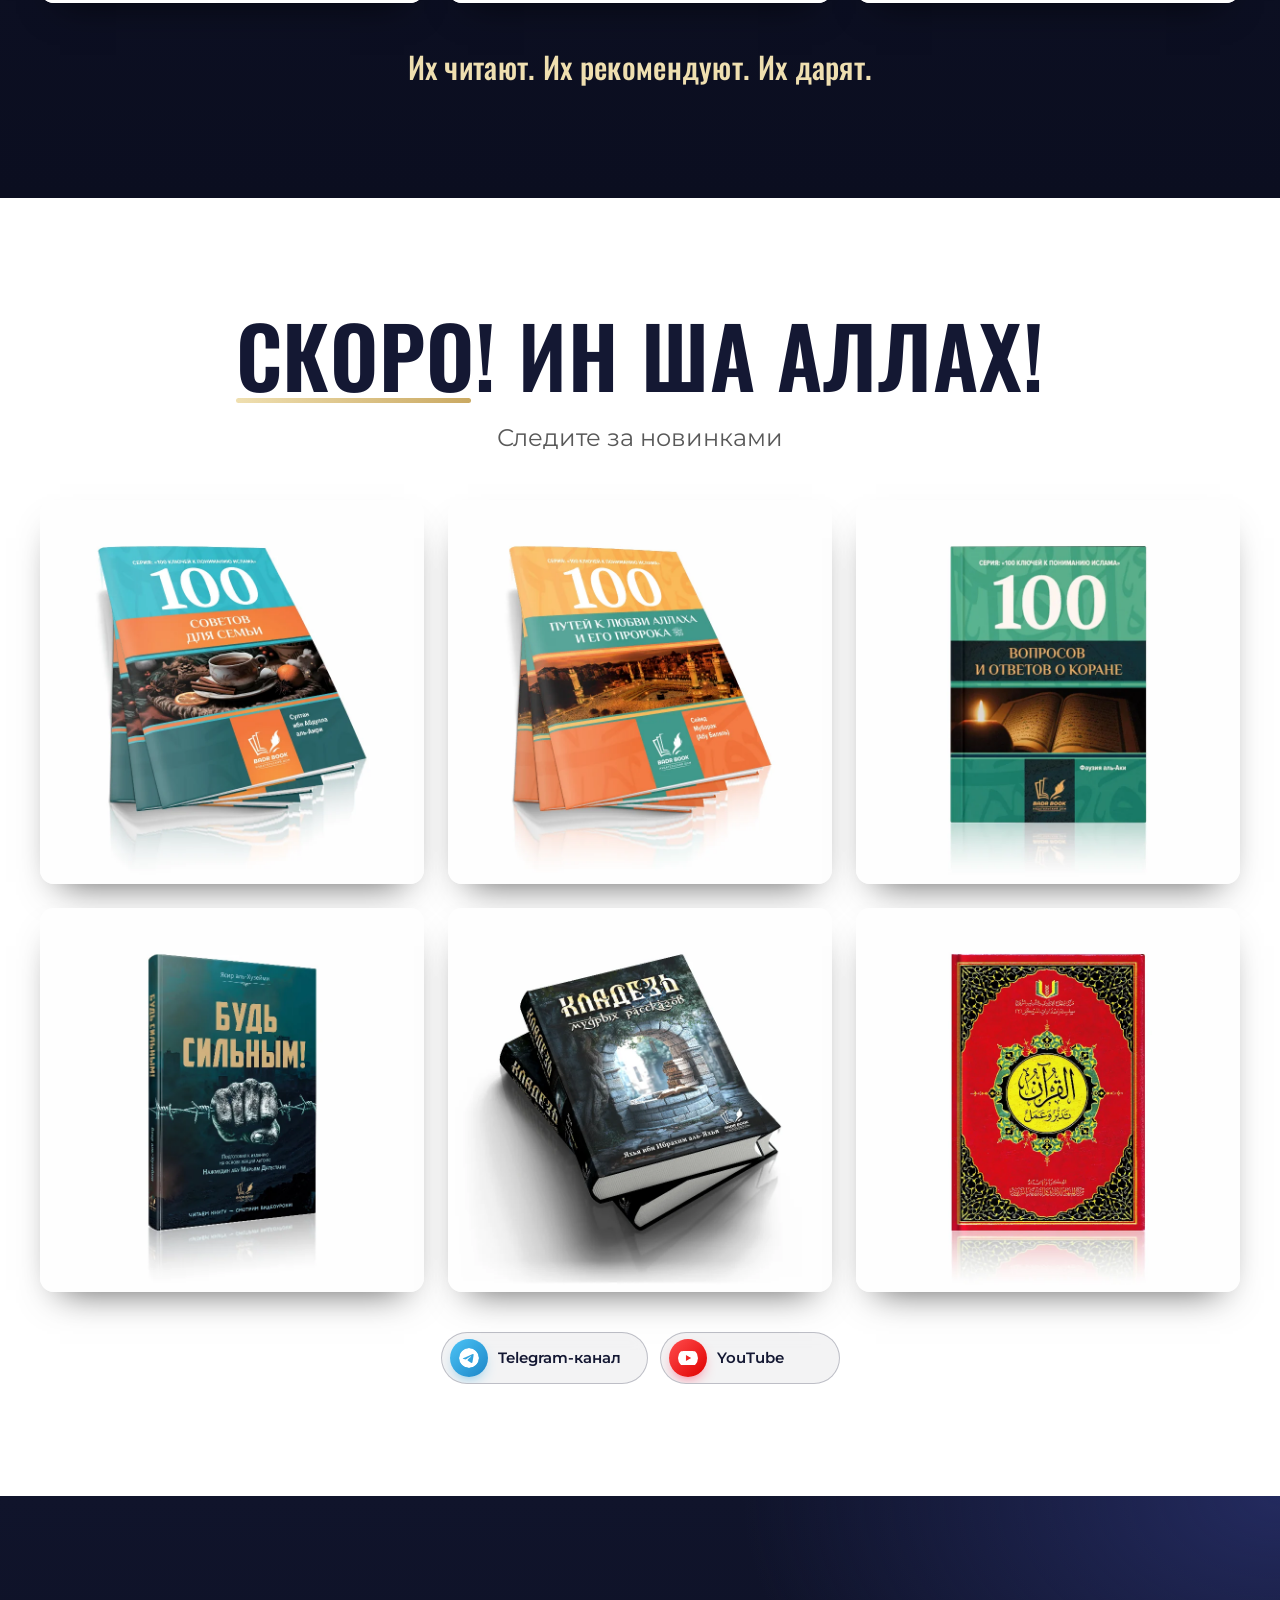
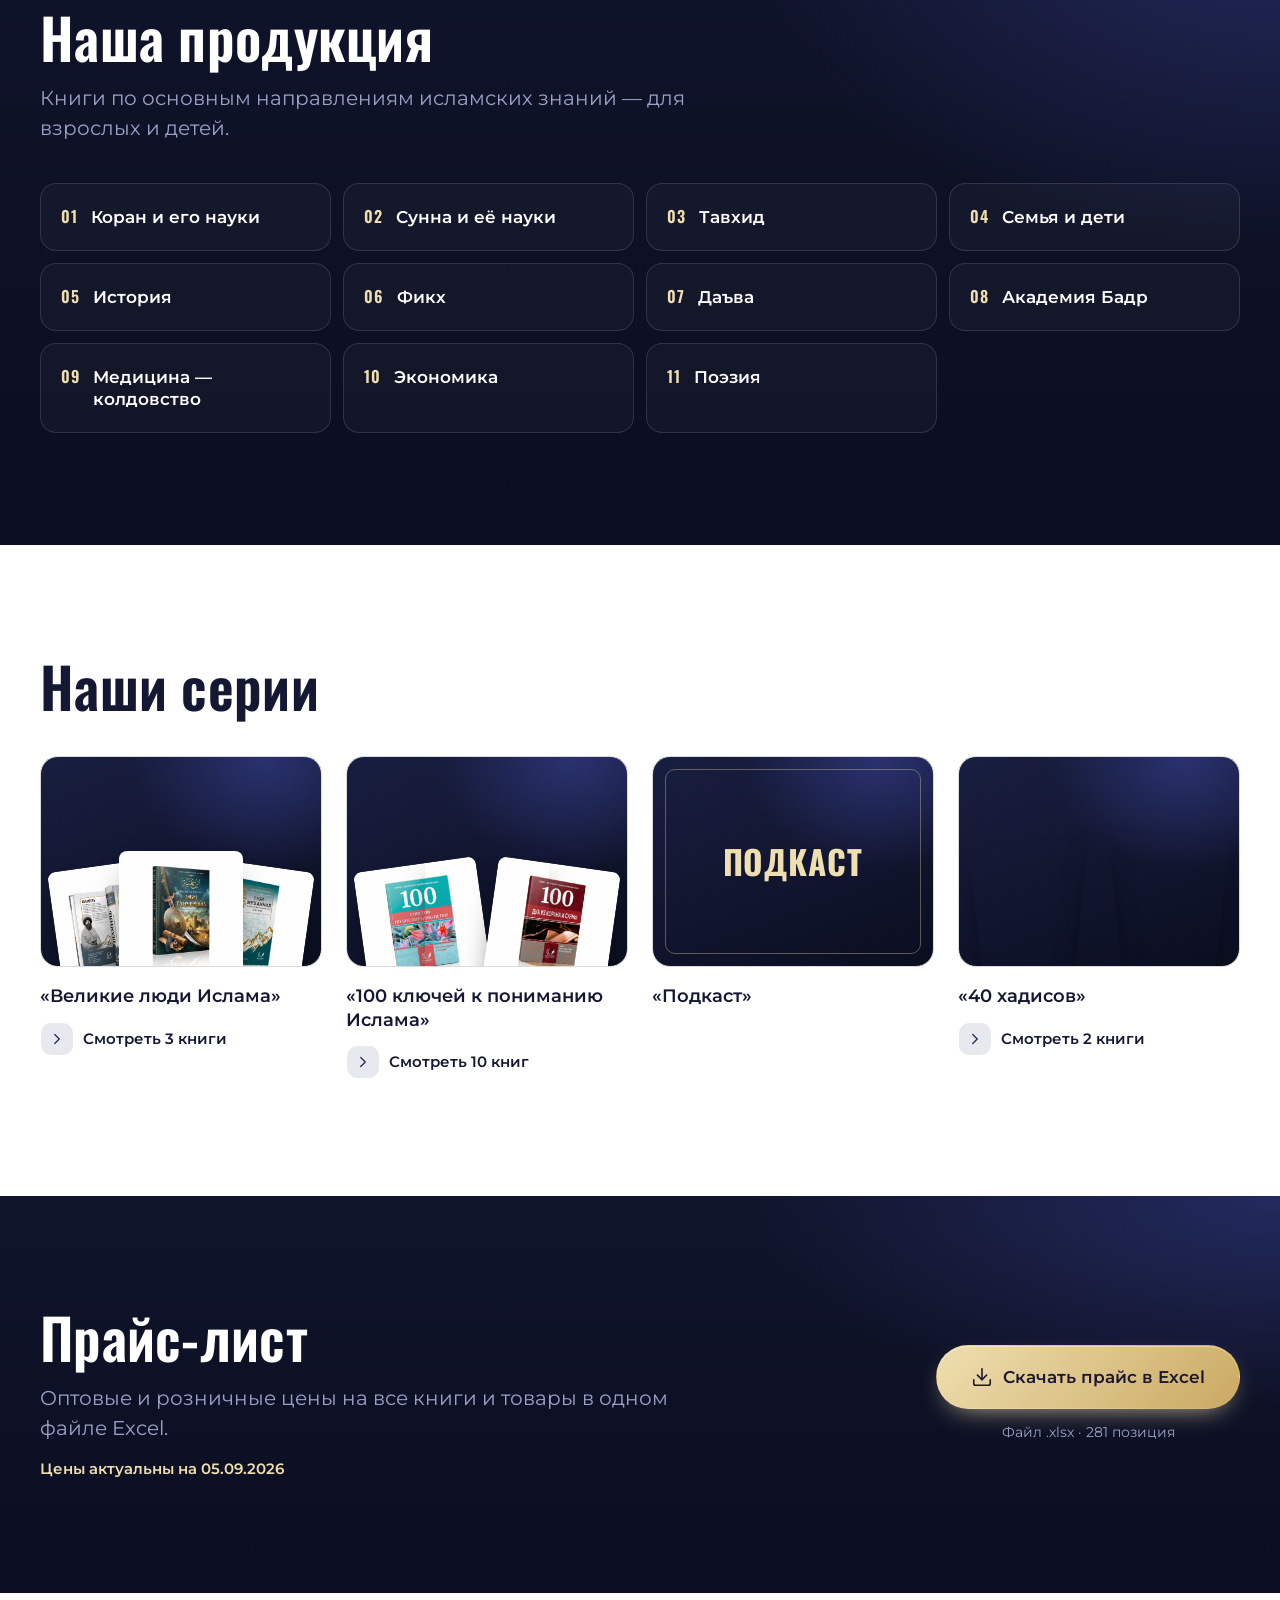
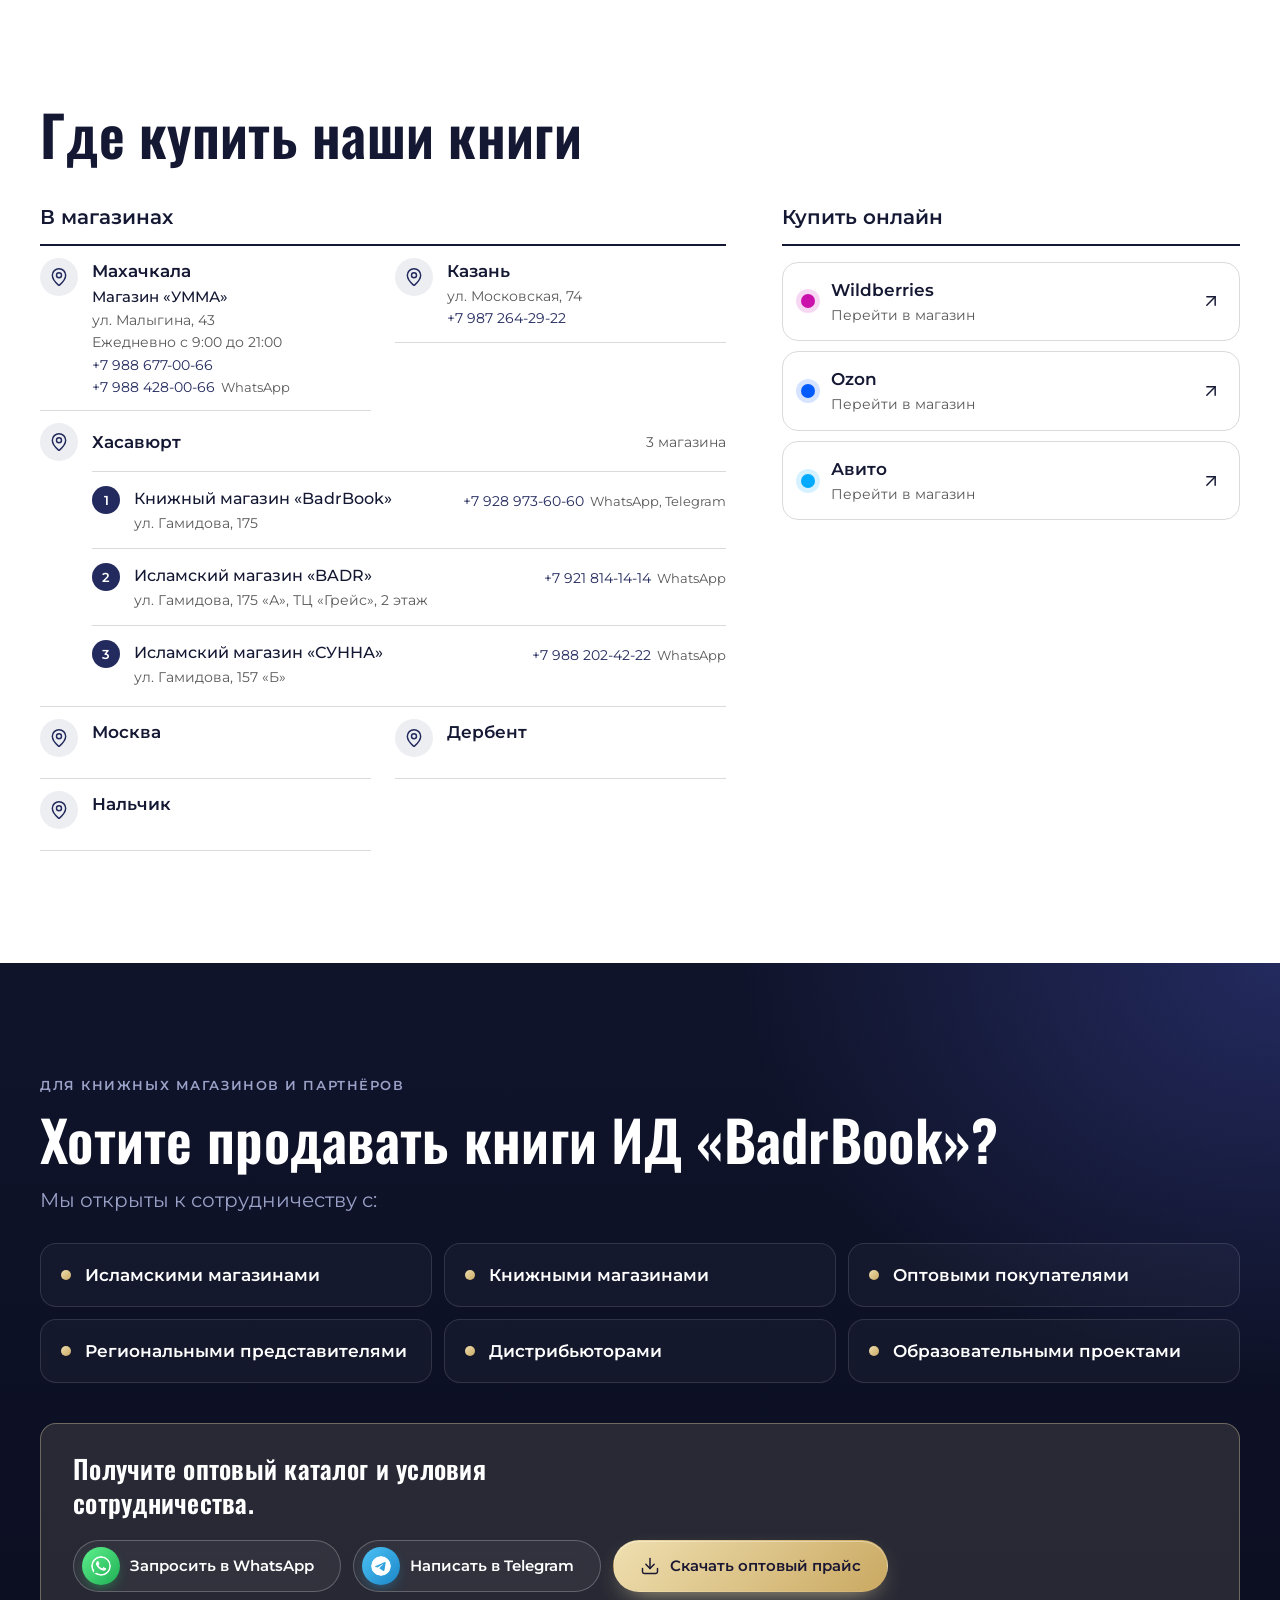
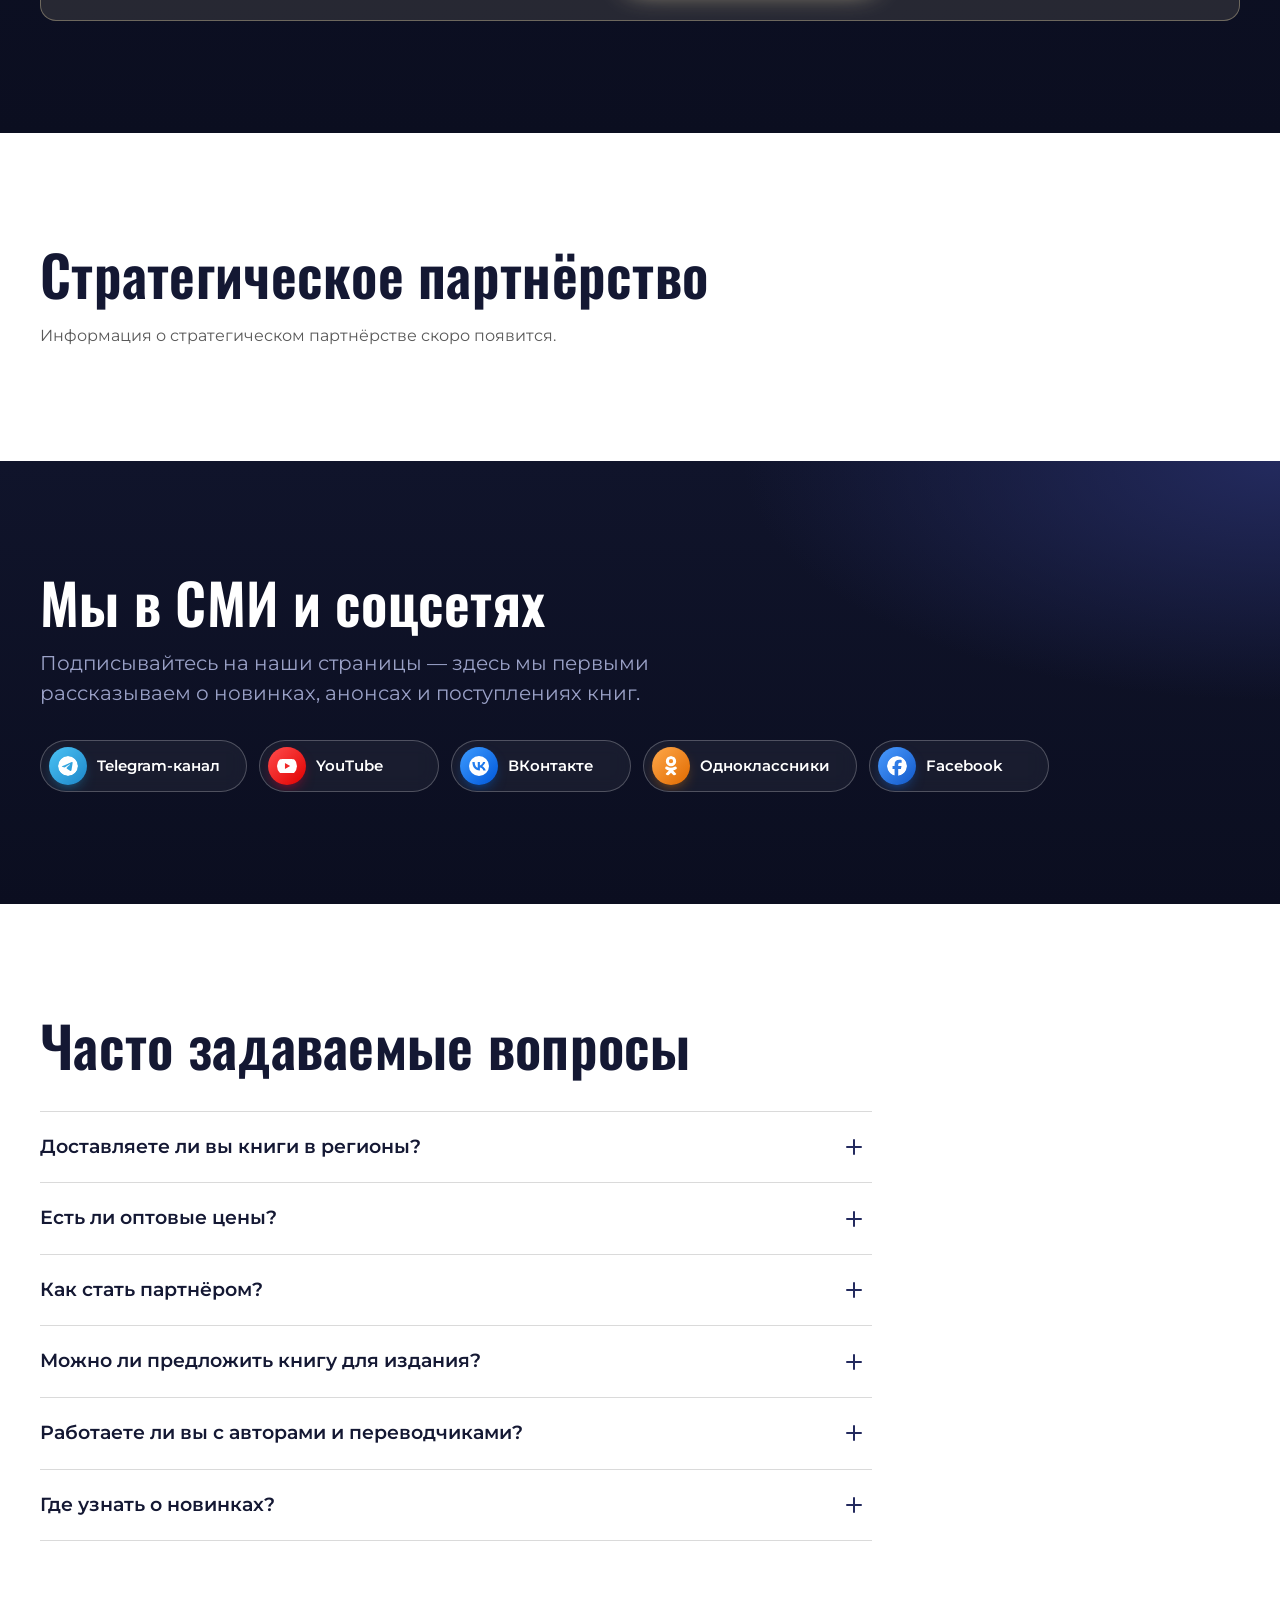
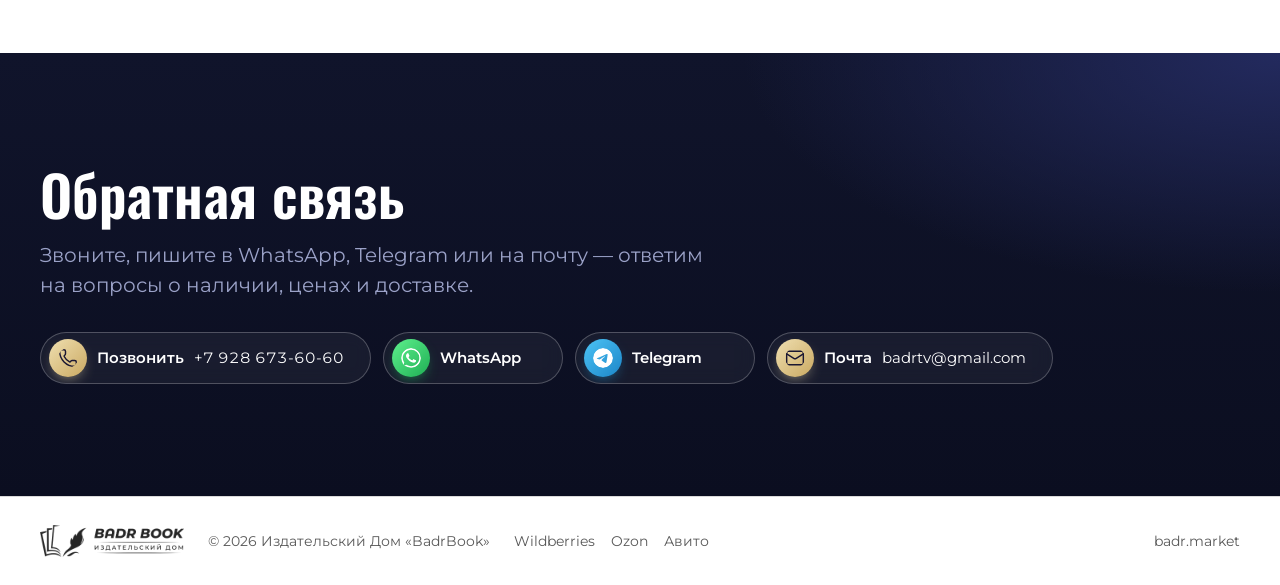
==== commit 9a504ba9: "Блоки «Мы в СМИ и соцсетях» и «Стратегическое партнёрство», магазины по городам - «Мы в СМИ и соцсет" ====
--- a/site/index.html
+++ b/site/index.html
@@ -63,6 +63,9 @@
 <symbol id="i-telegram" viewBox="0 0 24 24" fill="currentColor"><path d="M11.944 0A12 12 0 0 0 0 12a12 12 0 0 0 12 12 12 12 0 0 0 12-12A12 12 0 0 0 12 0a12 12 0 0 0-.056 0zm4.962 7.224c.1-.002.321.023.465.14a.506.506 0 0 1 .171.325c.016.093.036.306.02.472-.18 1.898-.962 6.502-1.36 8.627-.168.9-.499 1.201-.82 1.23-.696.065-1.225-.46-1.9-.902-1.056-.693-1.653-1.124-2.678-1.8-1.185-.78-.417-1.21.258-1.91.177-.184 3.247-2.977 3.307-3.23.007-.032.014-.15-.056-.212s-.174-.041-.249-.024c-.106.024-1.793 1.14-5.061 3.345-.48.33-.913.49-1.302.48-.428-.008-1.252-.241-1.865-.44-.752-.245-1.349-.374-1.297-.789.027-.216.325-.437.893-.663 3.498-1.524 5.83-2.529 6.998-3.014 3.332-1.386 4.025-1.627 4.476-1.635z"/></symbol>
 <symbol id="i-whatsapp" viewBox="0 0 24 24" fill="currentColor"><path d="M17.472 14.382c-.297-.149-1.758-.867-2.03-.967-.273-.099-.471-.148-.67.15-.197.297-.767.966-.94 1.164-.173.199-.347.223-.644.075-.297-.15-1.255-.463-2.39-1.475-.883-.788-1.48-1.761-1.653-2.059-.173-.297-.018-.458.13-.606.134-.133.298-.347.446-.52.149-.174.198-.298.298-.497.099-.198.05-.371-.025-.52-.075-.149-.669-1.612-.916-2.207-.242-.579-.487-.5-.669-.51-.173-.008-.371-.01-.57-.01-.198 0-.52.074-.792.372-.272.297-1.04 1.016-1.04 2.479 0 1.462 1.065 2.875 1.213 3.074.149.198 2.096 3.2 5.077 4.487.709.306 1.262.489 1.694.625.712.227 1.36.195 1.871.118.571-.085 1.758-.719 2.006-1.413.248-.694.248-1.289.173-1.413-.074-.124-.272-.198-.57-.347m-5.421 7.403h-.004a9.87 9.87 0 01-5.031-1.378l-.361-.214-3.741.982.998-3.648-.235-.374a9.86 9.86 0 01-1.51-5.26c.001-5.45 4.436-9.884 9.888-9.884 2.64 0 5.122 1.03 6.988 2.898a9.825 9.825 0 012.893 6.994c-.003 5.45-4.437 9.884-9.885 9.884m8.413-18.297A11.815 11.815 0 0012.05 0C5.495 0 .16 5.335.157 11.892c0 2.096.547 4.142 1.588 5.945L.057 24l6.305-1.654a11.882 11.882 0 005.683 1.448h.005c6.554 0 11.89-5.335 11.893-11.893a11.821 11.821 0 00-3.48-8.413Z"/></symbol>
 <symbol id="i-youtube" viewBox="0 0 24 24" fill="currentColor"><path d="M23.498 6.186a3.016 3.016 0 0 0-2.122-2.136C19.505 3.545 12 3.545 12 3.545s-7.505 0-9.377.505A3.017 3.017 0 0 0 .502 6.186C0 8.07 0 12 0 12s0 3.93.502 5.814a3.016 3.016 0 0 0 2.122 2.136c1.871.505 9.376.505 9.376.505s7.505 0 9.377-.505a3.015 3.015 0 0 0 2.122-2.136C24 15.93 24 12 24 12s0-3.93-.502-5.814zM9.545 15.568V8.432L15.818 12l-6.273 3.568z"/></symbol>
+<symbol id="i-vk" viewBox="0 0 24 24" fill="currentColor"><path d="m9.489.004.729-.003h3.564l.73.003.914.01.433.007.418.011.403.014.388.016.374.021.36.025.345.03.333.033c1.74.196 2.933.616 3.833 1.516.9.9 1.32 2.092 1.516 3.833l.034.333.029.346.025.36.02.373.025.588.012.41.013.644.009.915.004.98-.001 3.313-.003.73-.01.914-.007.433-.011.418-.014.403-.016.388-.021.374-.025.36-.03.345-.033.333c-.196 1.74-.616 2.933-1.516 3.833-.9.9-2.092 1.32-3.833 1.516l-.333.034-.346.029-.36.025-.373.02-.588.025-.41.012-.644.013-.915.009-.98.004-3.313-.001-.73-.003-.914-.01-.433-.007-.418-.011-.403-.014-.388-.016-.374-.021-.36-.025-.345-.03-.333-.033c-1.74-.196-2.933-.616-3.833-1.516-.9-.9-1.32-2.092-1.516-3.833l-.034-.333-.029-.346-.025-.36-.02-.373-.025-.588-.012-.41-.013-.644-.009-.915-.004-.98.001-3.313.003-.73.01-.914.007-.433.011-.418.014-.403.016-.388.021-.374.025-.36.03-.345.033-.333c.196-1.74.616-2.933 1.516-3.833.9-.9 2.092-1.32 3.833-1.516l.333-.034.346-.029.36-.025.373-.02.588-.025.41-.012.644-.013.915-.009ZM6.79 7.3H4.05c.13 6.24 3.25 9.99 8.72 9.99h.31v-3.57c2.01.2 3.53 1.67 4.14 3.57h2.84c-.78-2.84-2.83-4.41-4.11-5.01 1.28-.74 3.08-2.54 3.51-4.98h-2.58c-.56 1.98-2.22 3.78-3.8 3.95V7.3H10.5v6.92c-1.6-.4-3.62-2.34-3.71-6.92Z"/></symbol>
+<symbol id="i-ok" viewBox="0 0 24 24" fill="currentColor"><path d="M12 0a6.2 6.2 0 0 0-6.194 6.195 6.2 6.2 0 0 0 6.195 6.192 6.2 6.2 0 0 0 6.193-6.192A6.2 6.2 0 0 0 12.001 0zm0 3.63a2.567 2.567 0 0 1 2.565 2.565 2.568 2.568 0 0 1-2.564 2.564 2.568 2.568 0 0 1-2.565-2.564 2.567 2.567 0 0 1 2.565-2.564zM6.807 12.6a1.814 1.814 0 0 0-.91 3.35 11.611 11.611 0 0 0 3.597 1.49l-3.462 3.463a1.815 1.815 0 0 0 2.567 2.566L12 20.066l3.405 3.403a1.813 1.813 0 0 0 2.564 0c.71-.709.71-1.858 0-2.566l-3.462-3.462a11.593 11.593 0 0 0 3.596-1.49 1.814 1.814 0 1 0-1.932-3.073 7.867 7.867 0 0 1-8.34 0c-.318-.2-.674-.29-1.024-.278z"/></symbol>
+<symbol id="i-facebook" viewBox="0 0 24 24" fill="currentColor"><path d="M9.101 23.691v-7.98H6.627v-3.667h2.474v-1.58c0-4.085 1.848-5.978 5.858-5.978.401 0 .955.042 1.468.103a8.68 8.68 0 0 1 1.141.195v3.325a8.623 8.623 0 0 0-.653-.036 26.805 26.805 0 0 0-.733-.009c-.707 0-1.259.096-1.675.309a1.686 1.686 0 0 0-.679.622c-.258.42-.374.995-.374 1.752v1.297h3.919l-.386 2.103-.287 1.564h-3.246v8.245C19.396 23.238 24 18.179 24 12.044c0-6.627-5.373-12-12-12s-12 5.373-12 12c0 5.628 3.874 10.35 9.101 11.647Z"/></symbol>
 <symbol id="i-x" viewBox="0 0 24 24" fill="none" stroke="currentColor" stroke-width="1.75" stroke-linecap="round" stroke-linejoin="round"><path d="M18 6 6 18"/><path d="m6 6 12 12"/></symbol>
 </svg>
 
@@ -85,6 +88,8 @@
       <a href="#price">Прайс</a>
       <a href="#buy">Где купить</a>
       <a href="#partners">Партнёрам</a>
+      <a class="nav-m" href="#strategic">Стратегическое партнёрство</a>
+      <a class="nav-m" href="#media">Мы в соцсетях</a>
       <a class="nav-m" href="#faq">Вопросы</a>
       <a href="#contacts">Связь</a>
     </nav>
@@ -310,6 +315,41 @@
     </div>
   </section>
 
+  <section class="sec light strategic" id="strategic" aria-labelledby="strategic-title">
+    <div class="wrap">
+      <h2 id="strategic-title" data-reveal>Стратегическое партнёрство</h2>
+      <div class="prose strategic-text" id="strategic-text" data-reveal hidden></div>
+      <p class="strategic-empty" id="strategic-empty" data-reveal hidden>Информация о&nbsp;стратегическом партнёрстве скоро появится.</p>
+    </div>
+  </section>
+
+  <section class="sec dark media" id="media" aria-labelledby="media-title">
+    <div class="wrap">
+      <h2 id="media-title" data-reveal>Мы в&nbsp;СМИ и&nbsp;соцсетях</h2>
+      <p class="lead" data-reveal>Подписывайтесь на&nbsp;наши страницы&nbsp;— здесь мы первыми рассказываем о&nbsp;новинках, анонсах и&nbsp;поступлениях книг.</p>
+      <div class="contact-row" id="media-links" data-reveal>
+        <a class="btn btn-secondary btn-contact btn-tg" data-contact="telegramChannel" target="_blank" rel="noopener" hidden>
+          <svg class="i" aria-hidden="true"><use href="#i-telegram"/></svg><span>Telegram-канал</span>
+        </a>
+        <a class="btn btn-secondary btn-contact btn-yt" data-contact="youtube" target="_blank" rel="noopener" hidden>
+          <svg class="i" aria-hidden="true"><use href="#i-youtube"/></svg><span>YouTube</span>
+        </a>
+        <a class="btn btn-secondary btn-contact btn-vk" data-contact="vk" target="_blank" rel="noopener" hidden>
+          <svg class="i" aria-hidden="true"><use href="#i-vk"/></svg><span>ВКонтакте</span>
+        </a>
+        <a class="btn btn-secondary btn-contact btn-ok" data-contact="ok" target="_blank" rel="noopener" hidden>
+          <svg class="i" aria-hidden="true"><use href="#i-ok"/></svg><span>Одноклассники</span>
+        </a>
+        <a class="btn btn-secondary btn-contact btn-fb" data-contact="facebook" target="_blank" rel="noopener" hidden>
+          <svg class="i" aria-hidden="true"><use href="#i-facebook"/></svg><span>Facebook</span>
+        </a>
+        <a class="btn btn-secondary btn-contact btn-ig" data-contact="instagram" target="_blank" rel="noopener" hidden>
+          <svg class="i" aria-hidden="true"><use href="#i-instagram"/></svg><span>Instagram</span>
+        </a>
+      </div>
+    </div>
+  </section>
+
   <section class="sec light faq" id="faq" aria-labelledby="faq-title">
     <div class="wrap">
       <h2 id="faq-title" data-reveal>Часто задаваемые вопросы</h2>
--- a/site/css/style.css
+++ b/site/css/style.css
@@ -18,6 +18,9 @@
   --tg: #229ed9;
   --ig: #e4405f;
   --yt: #ff0033;
+  --vk: #0077ff;
+  --ok: #ee8208;
+  --fb: #1877f2;
 
   --font-display: "Oswald", "Arial Narrow", sans-serif;
   --font-text: "Montserrat", "Segoe UI", Arial, sans-serif;
@@ -227,9 +230,15 @@
 .btn-tg { --glow: var(--tg); }
 .btn-ig { --glow: var(--ig); }
 .btn-yt { --glow: var(--yt); }
+.btn-vk { --glow: var(--vk); }
+.btn-ok { --glow: var(--ok); }
+.btn-fb { --glow: var(--fb); }
 .btn-contact.btn-wa .i { background: linear-gradient(135deg, #5ef08d, #1faf54); color: #fff; }
 .btn-contact.btn-tg .i { background: linear-gradient(135deg, #4cc3f5, #1c86c8); color: #fff; }
 .btn-contact.btn-yt .i { background: linear-gradient(135deg, #ff4d4d, #e00000); color: #fff; }
+.btn-contact.btn-vk .i { background: linear-gradient(135deg, #3d9bff, #0057d9); color: #fff; }
+.btn-contact.btn-ok .i { background: linear-gradient(135deg, #ffa84a, #e06a00); color: #fff; }
+.btn-contact.btn-fb .i { background: linear-gradient(135deg, #4a9bff, #1259c9); color: #fff; }
 .btn-contact.btn-ig .i { background: linear-gradient(45deg, #f9a93b, #e4405f 45%, #a23ccf); color: #fff; }
 @media (hover: hover) {
   .btn-contact:hover { box-shadow: 0 14px 34px -16px var(--glow); }
@@ -237,6 +246,9 @@
   .btn-contact.btn-tg:hover { border-color: var(--tg); }
   .btn-contact.btn-ig:hover { border-color: var(--ig); }
   .btn-contact.btn-yt:hover { border-color: var(--yt); }
+  .btn-contact.btn-vk:hover { border-color: var(--vk); }
+  .btn-contact.btn-ok:hover { border-color: var(--ok); }
+  .btn-contact.btn-fb:hover { border-color: var(--fb); }
 }
 
 .btn:disabled, .btn[aria-disabled="true"] { opacity: 0.4; cursor: not-allowed; }
@@ -817,7 +829,7 @@
 }
 .city-card {
   display: flex;
-  align-items: center;
+  align-items: flex-start;
   gap: 14px;
   min-height: 72px;
   padding: 12px 0;
@@ -834,10 +846,52 @@
 }
 .city-text, .market-text { display: flex; flex-direction: column; min-width: 0; }
 .city { font-weight: 600; font-size: 17px; }
+.city-name { font-weight: 500; font-size: 15px; }
 .city-addr { color: var(--soft); font-size: 14px; }
+.city-phone { font-size: 14px; }
+.city-phone a, .city-map { color: var(--accent); text-decoration: none; }
+.city-map { font-size: 14px; width: fit-content; }
+.phone-note { margin-left: 6px; color: var(--soft); font-size: 13px; }
 @media (hover: hover) {
-  a.city-card:hover .city { text-decoration: underline; text-underline-offset: 4px; }
-}
+  .city-phone a:hover, .city-map:hover { text-decoration: underline; text-underline-offset: 3px; }
+}
+
+/* Несколько магазинов в одном городе: общая плашка с нумерованным списком */
+.city-group { grid-column: 1 / -1; padding: 12px 0 4px; border-bottom: 1px solid var(--rule); }
+.group-head { display: flex; align-items: center; gap: 14px; }
+.group-head .i {
+  flex: none;
+  width: 38px;
+  height: 38px;
+  padding: 9px;
+  border-radius: 50%;
+  background: color-mix(in srgb, var(--accent) 8%, transparent);
+  color: var(--accent);
+}
+.group-count { margin-left: auto; color: var(--soft); font-size: 14px; white-space: nowrap; }
+.shops { list-style: none; margin: 10px 0 0 52px; padding: 0; }
+.shop {
+  display: grid;
+  grid-template-columns: 28px minmax(0, 1fr) auto;
+  align-items: start;
+  column-gap: 14px;
+  padding: 14px 0;
+  border-top: 1px solid var(--rule);
+}
+.shop-num {
+  display: grid;
+  place-items: center;
+  width: 28px;
+  height: 28px;
+  border-radius: 50%;
+  background: var(--accent);
+  color: #fff;
+  font-size: 13px;
+  font-weight: 600;
+}
+.shop-main, .shop-phones { display: flex; flex-direction: column; min-width: 0; }
+.shop-phones { align-items: flex-end; gap: 2px; padding-top: 4px; text-align: right; }
+.shop-main .city-name { font-size: 16px; }
 
 .markets {
   list-style: none;
@@ -881,6 +935,13 @@
   .city-card { gap: 10px; }
   .city-card .i { width: 32px; height: 32px; padding: 7px; }
   .city { font-size: 15px; }
+  .group-head .i { width: 32px; height: 32px; padding: 7px; }
+  .shops { margin-left: 0; }
+}
+@media (max-width: 560px) {
+  .cities { grid-template-columns: 1fr; }
+  .shop { grid-template-columns: 28px minmax(0, 1fr); row-gap: 6px; }
+  .shop-phones { grid-column: 2; align-items: flex-start; text-align: left; padding-top: 0; }
 }
 
 /* Partners: who the house works with, and how to get the wholesale catalog */
@@ -944,6 +1005,14 @@
   .partners-list { grid-template-columns: minmax(0, 1fr); }
   .partners-list li { padding: 14px 16px; font-size: 16px; overflow-wrap: break-word; hyphens: auto; }
 }
+
+/* Strategic partnership: text comes from config.js */
+
+.strategic-empty { margin: 20px 0 0; color: var(--soft); }
+
+/* Media and social networks */
+
+.media .lead { margin-top: 16px; max-width: 36em; color: var(--soft); }
 
 /* FAQ: native <details> accordion */
 
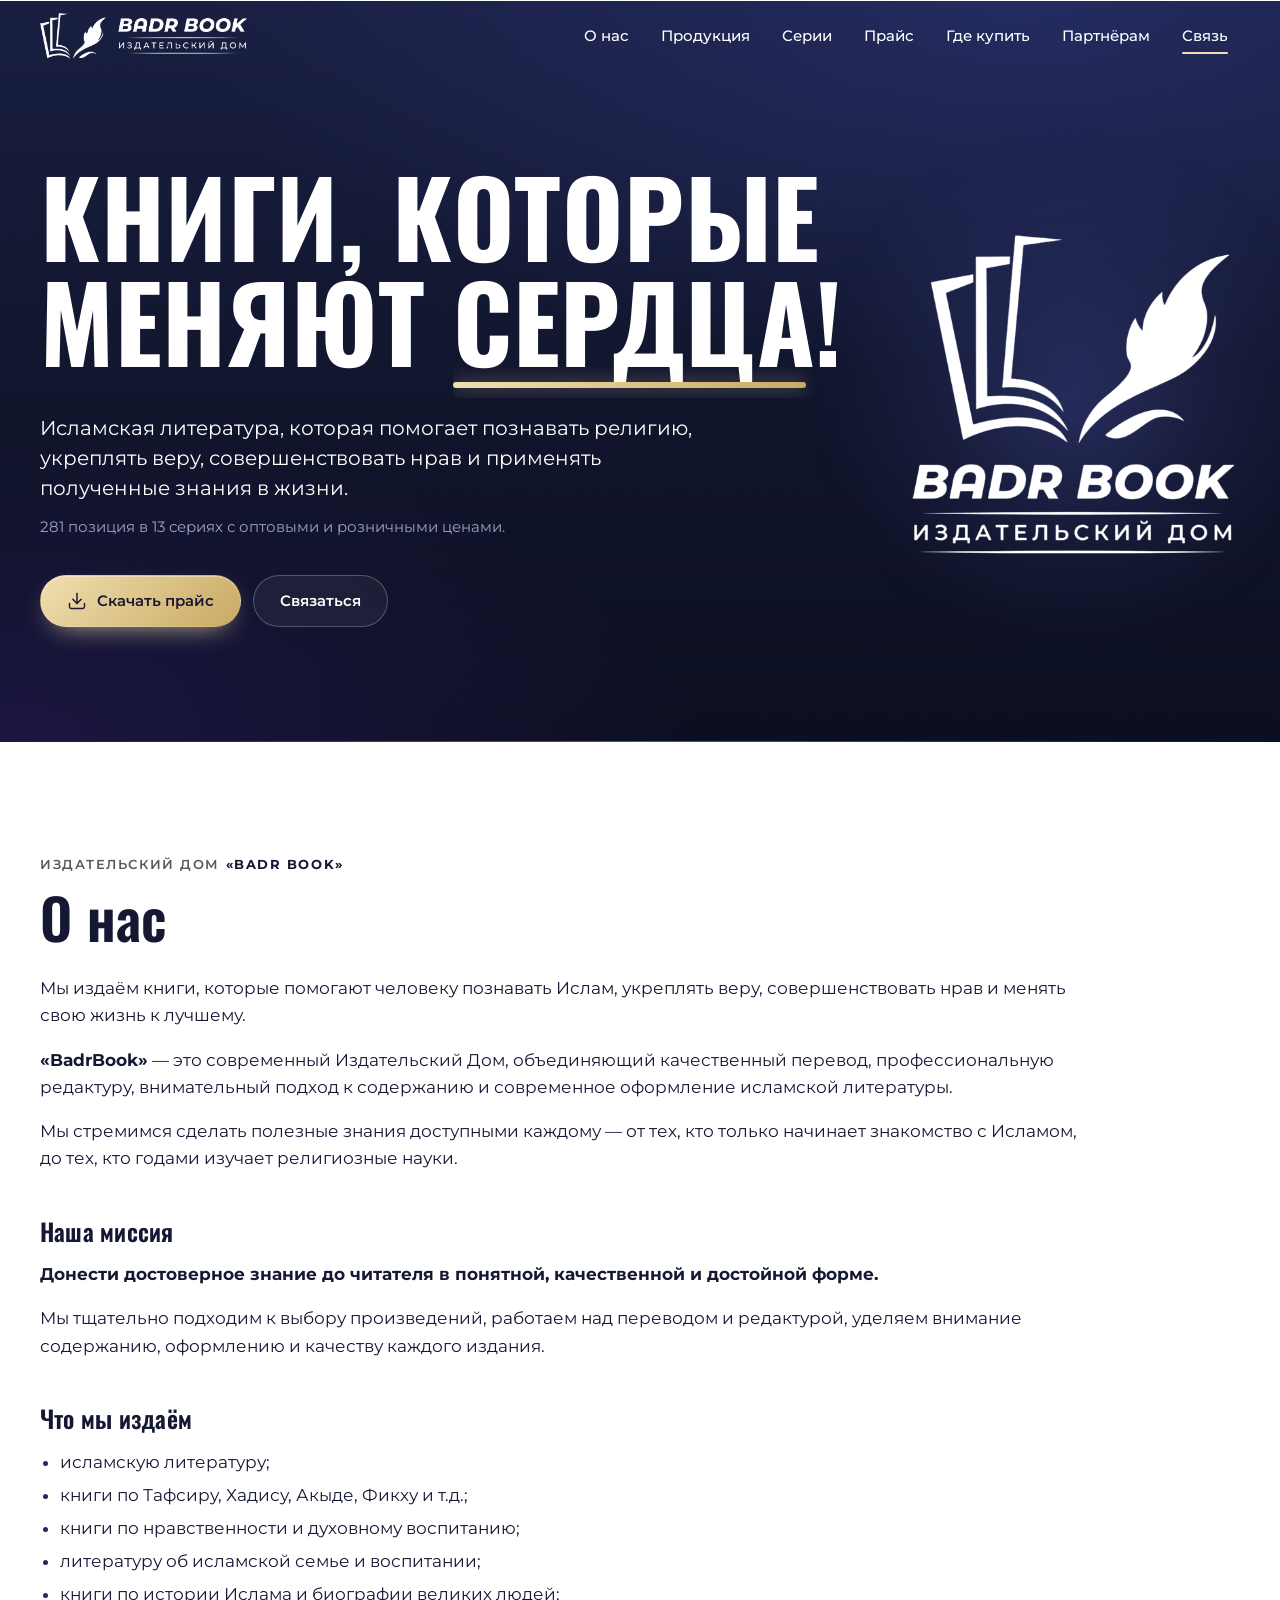
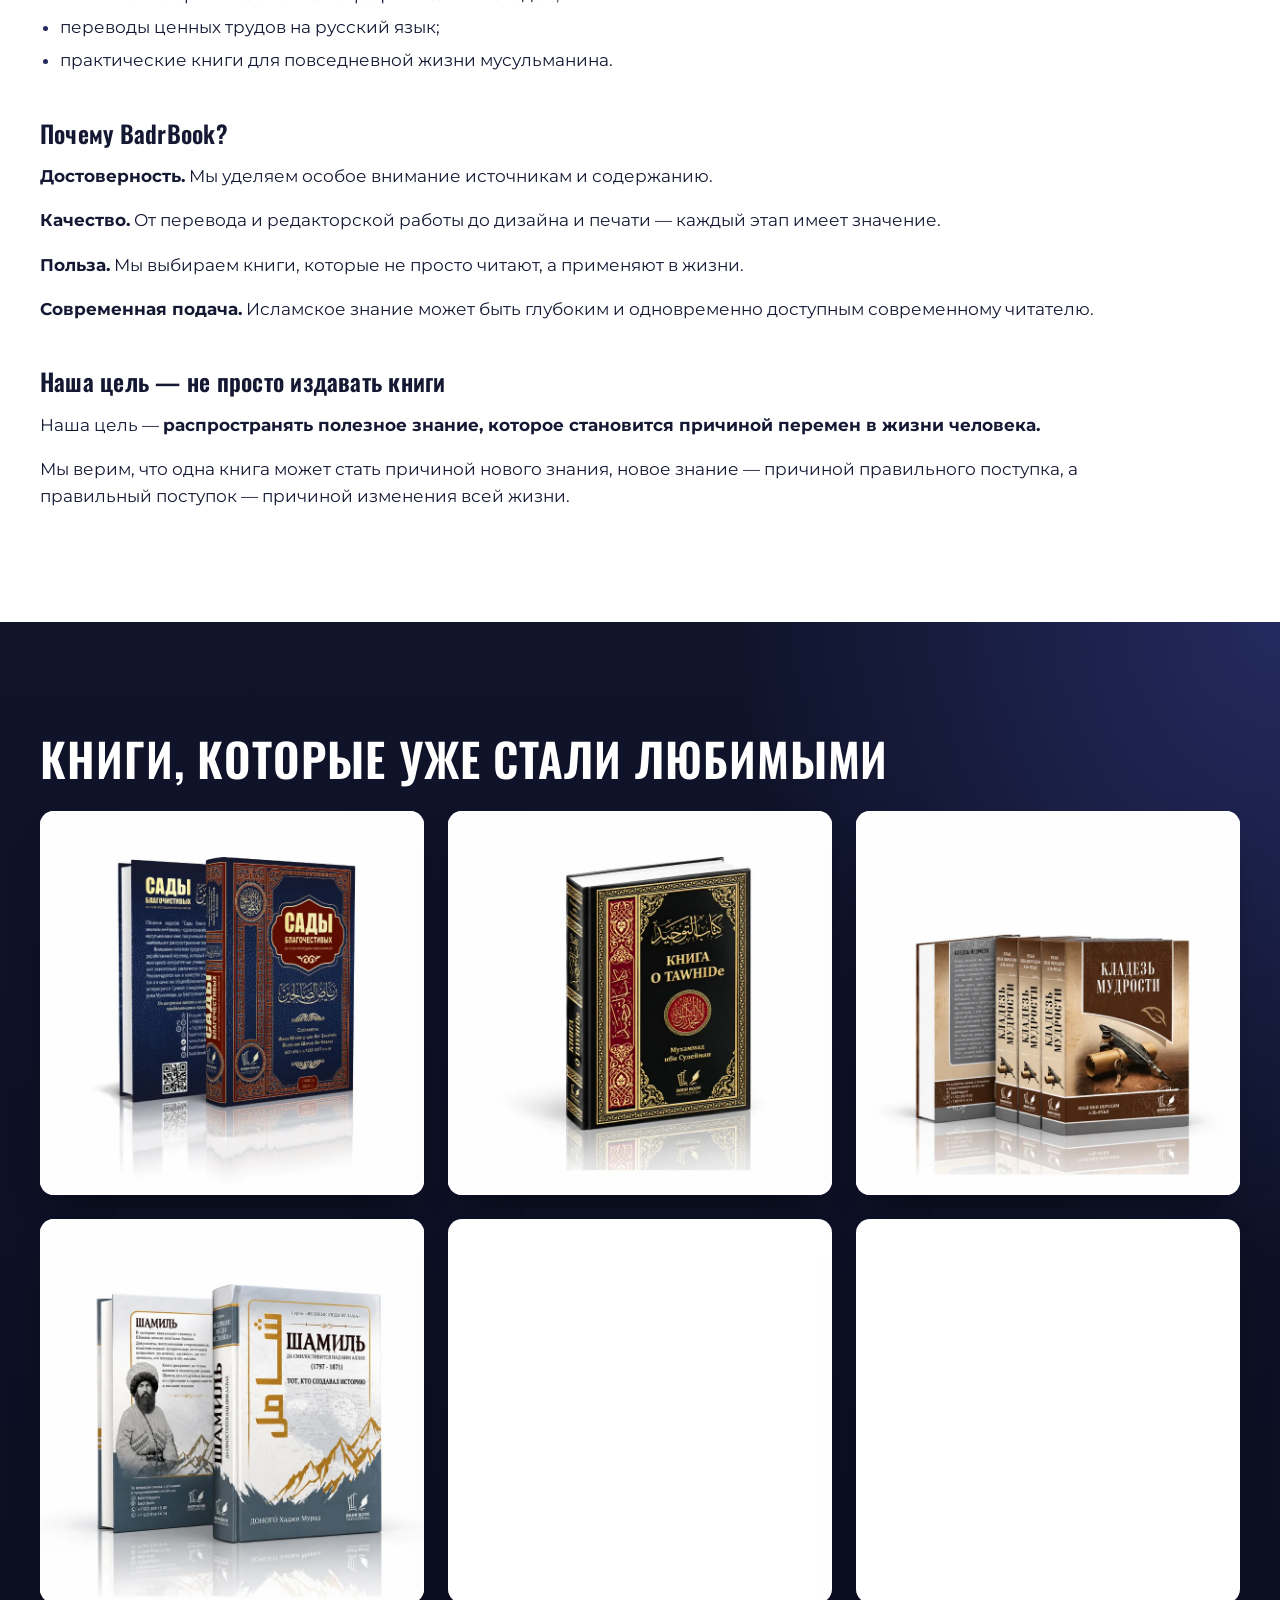
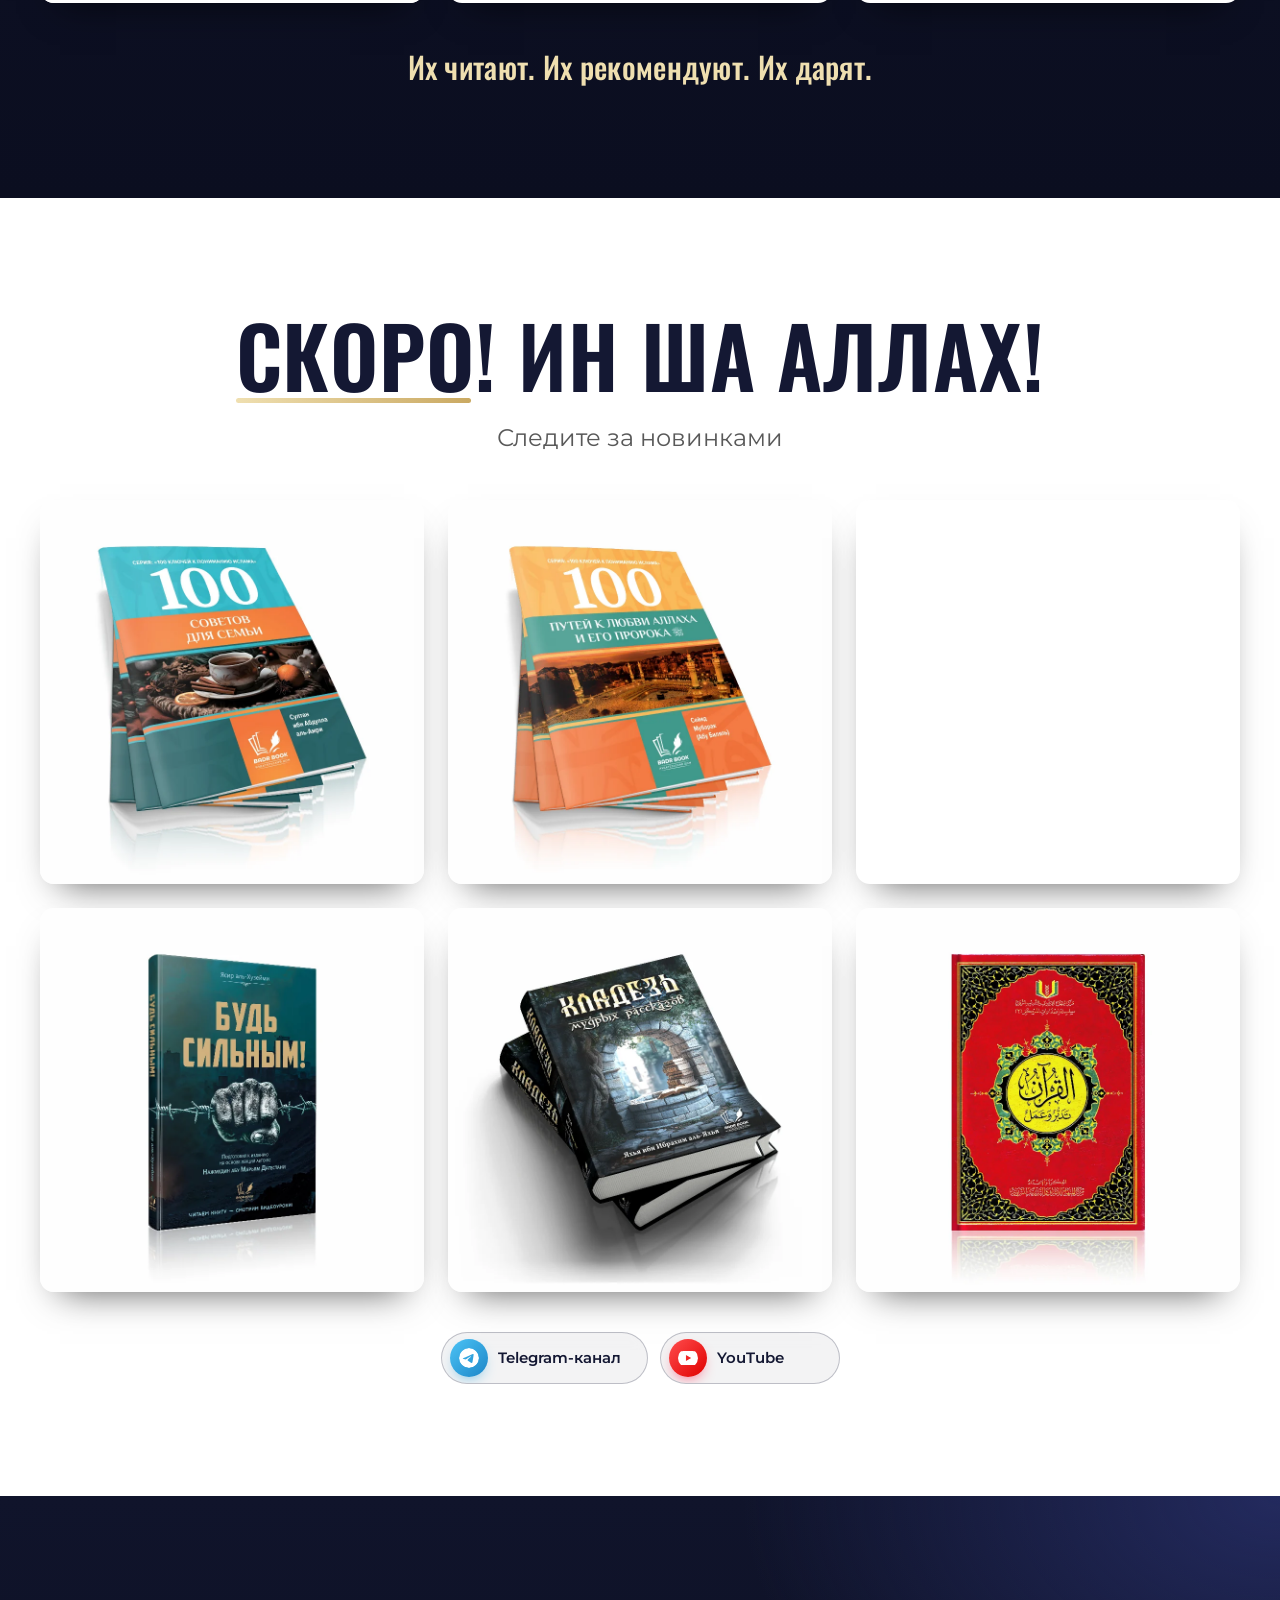
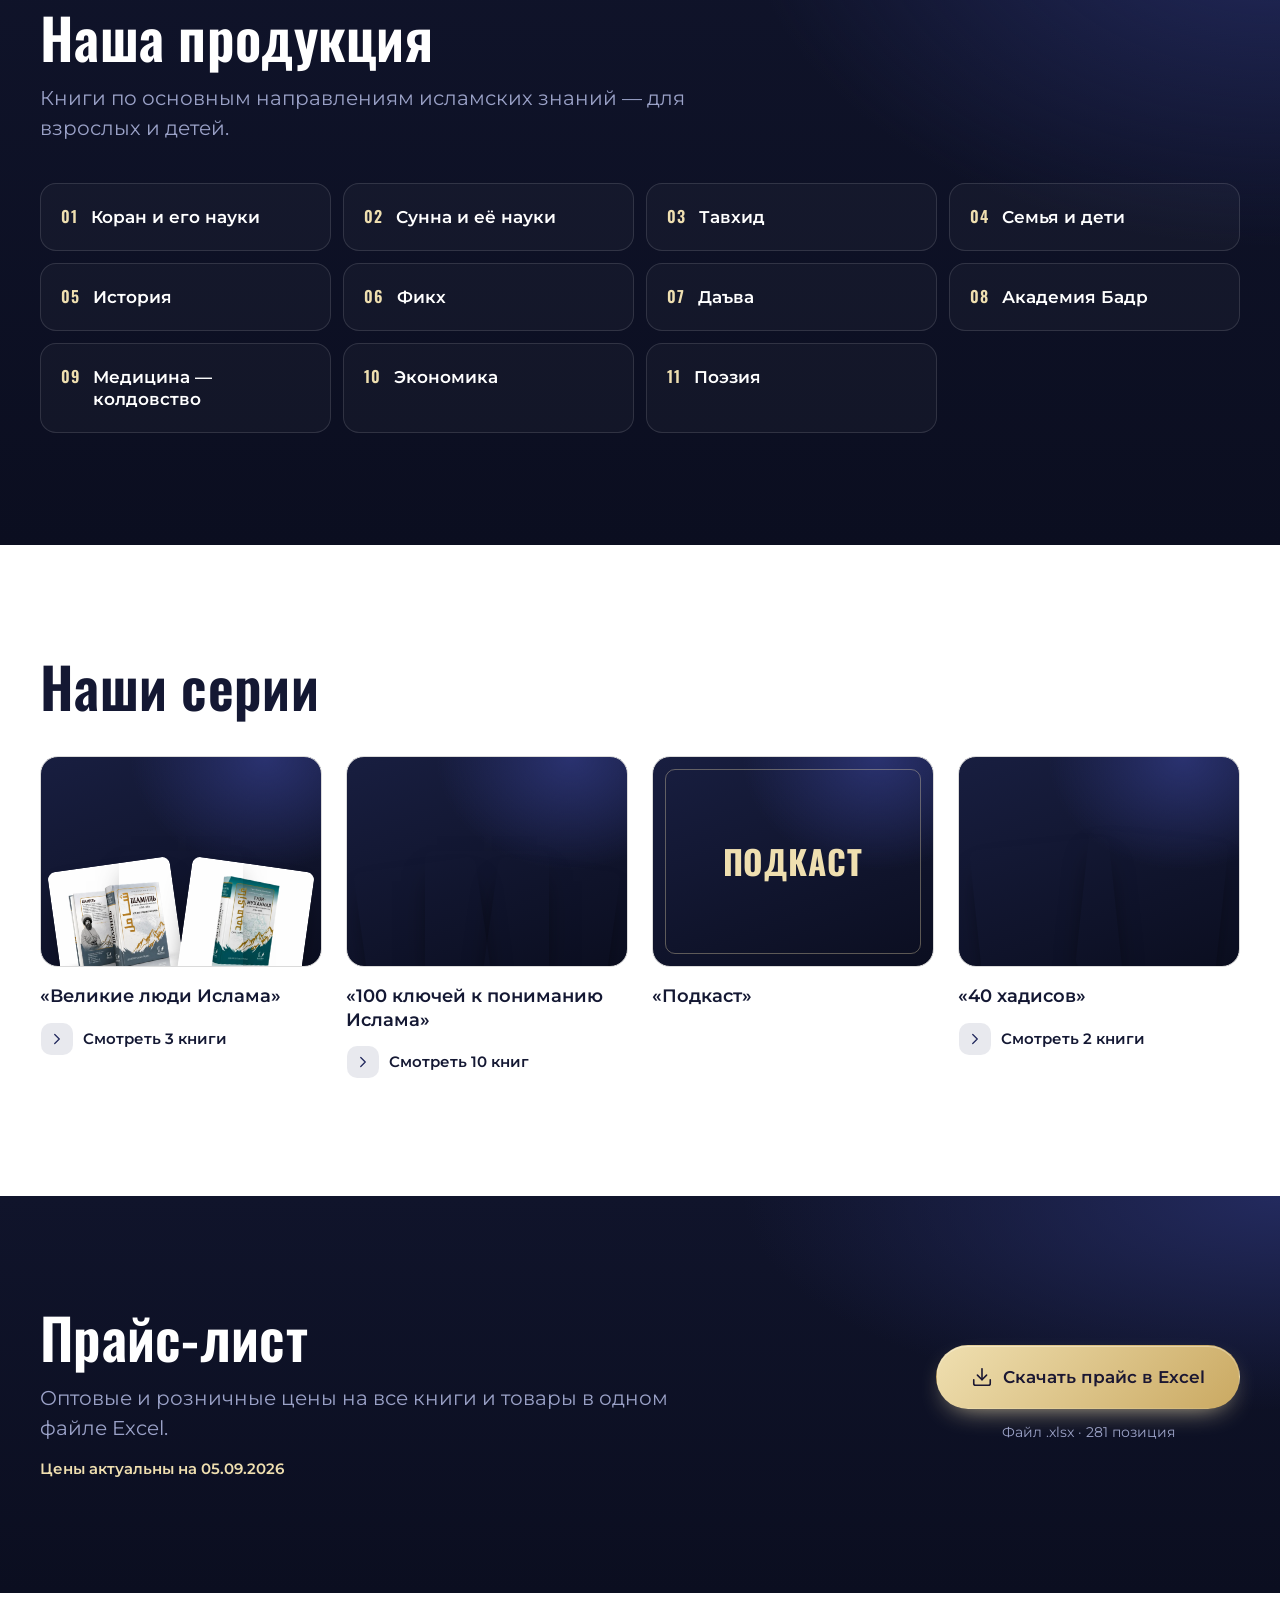
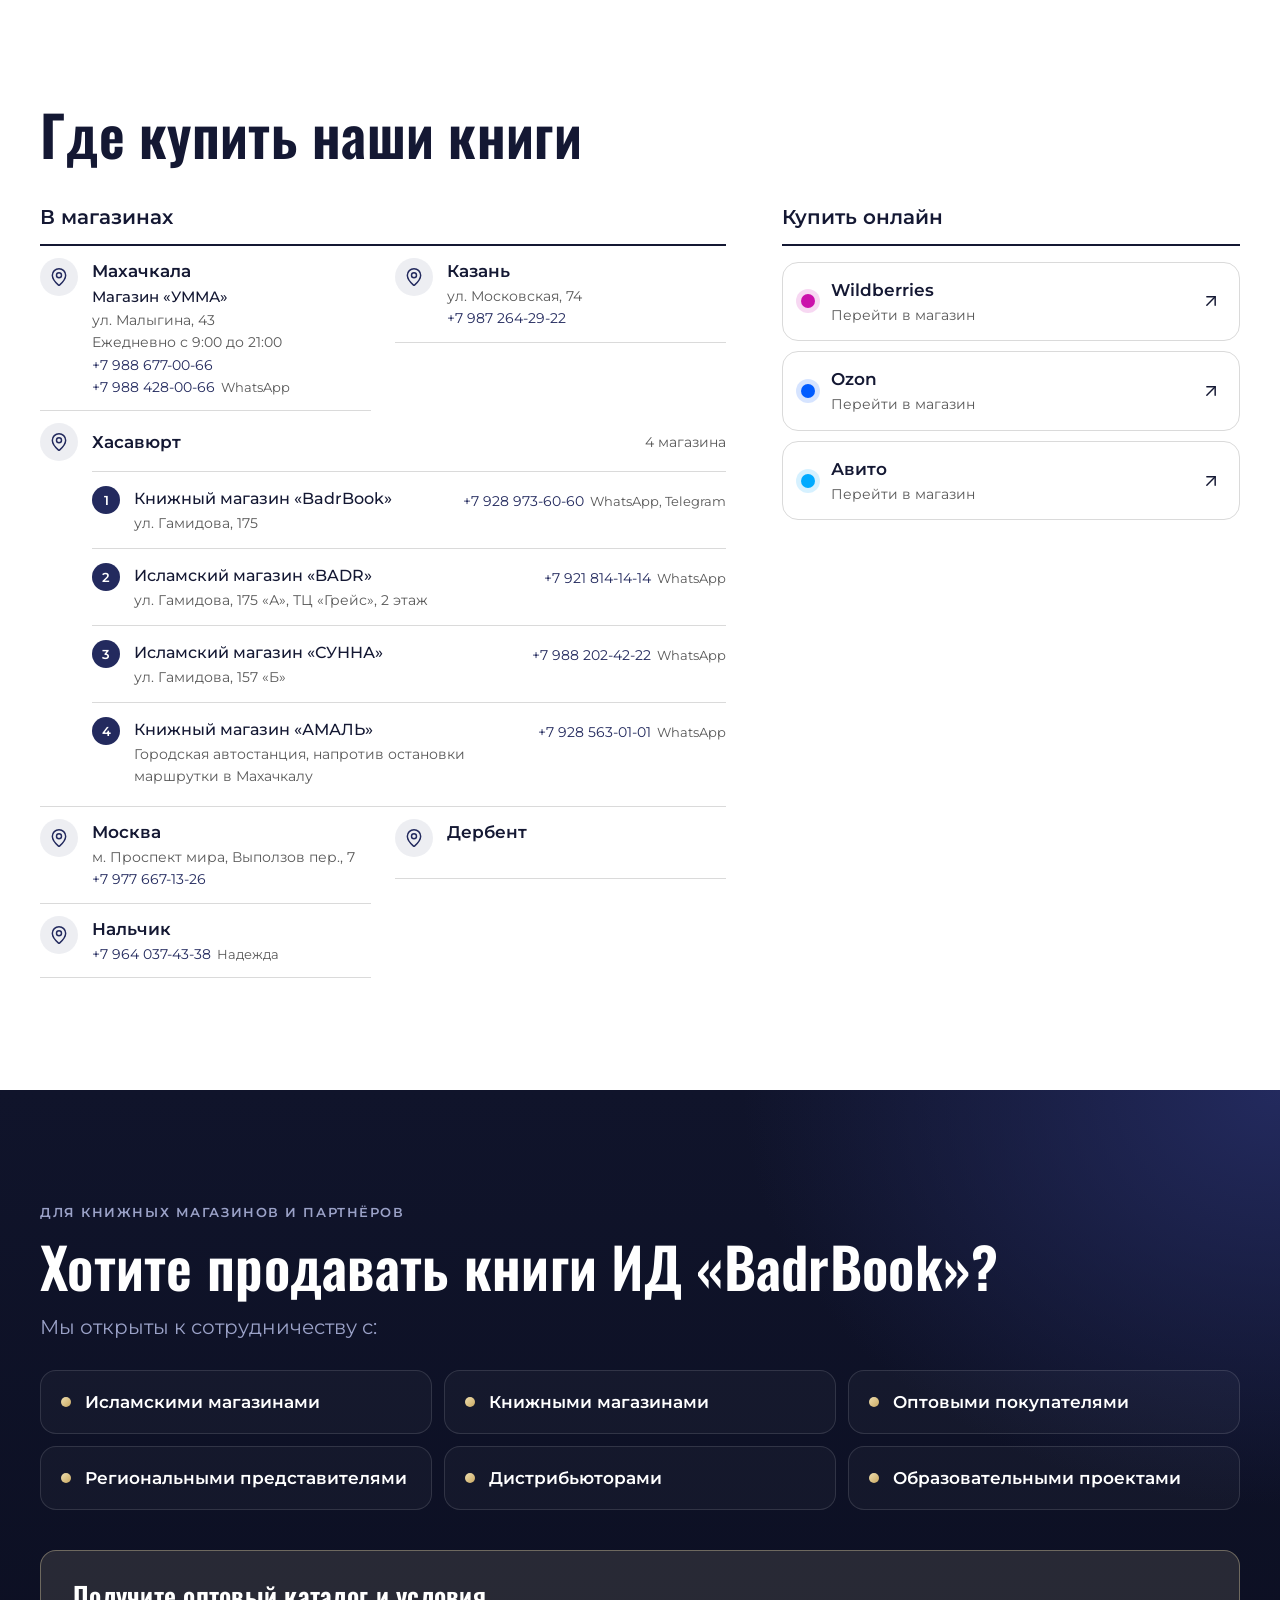
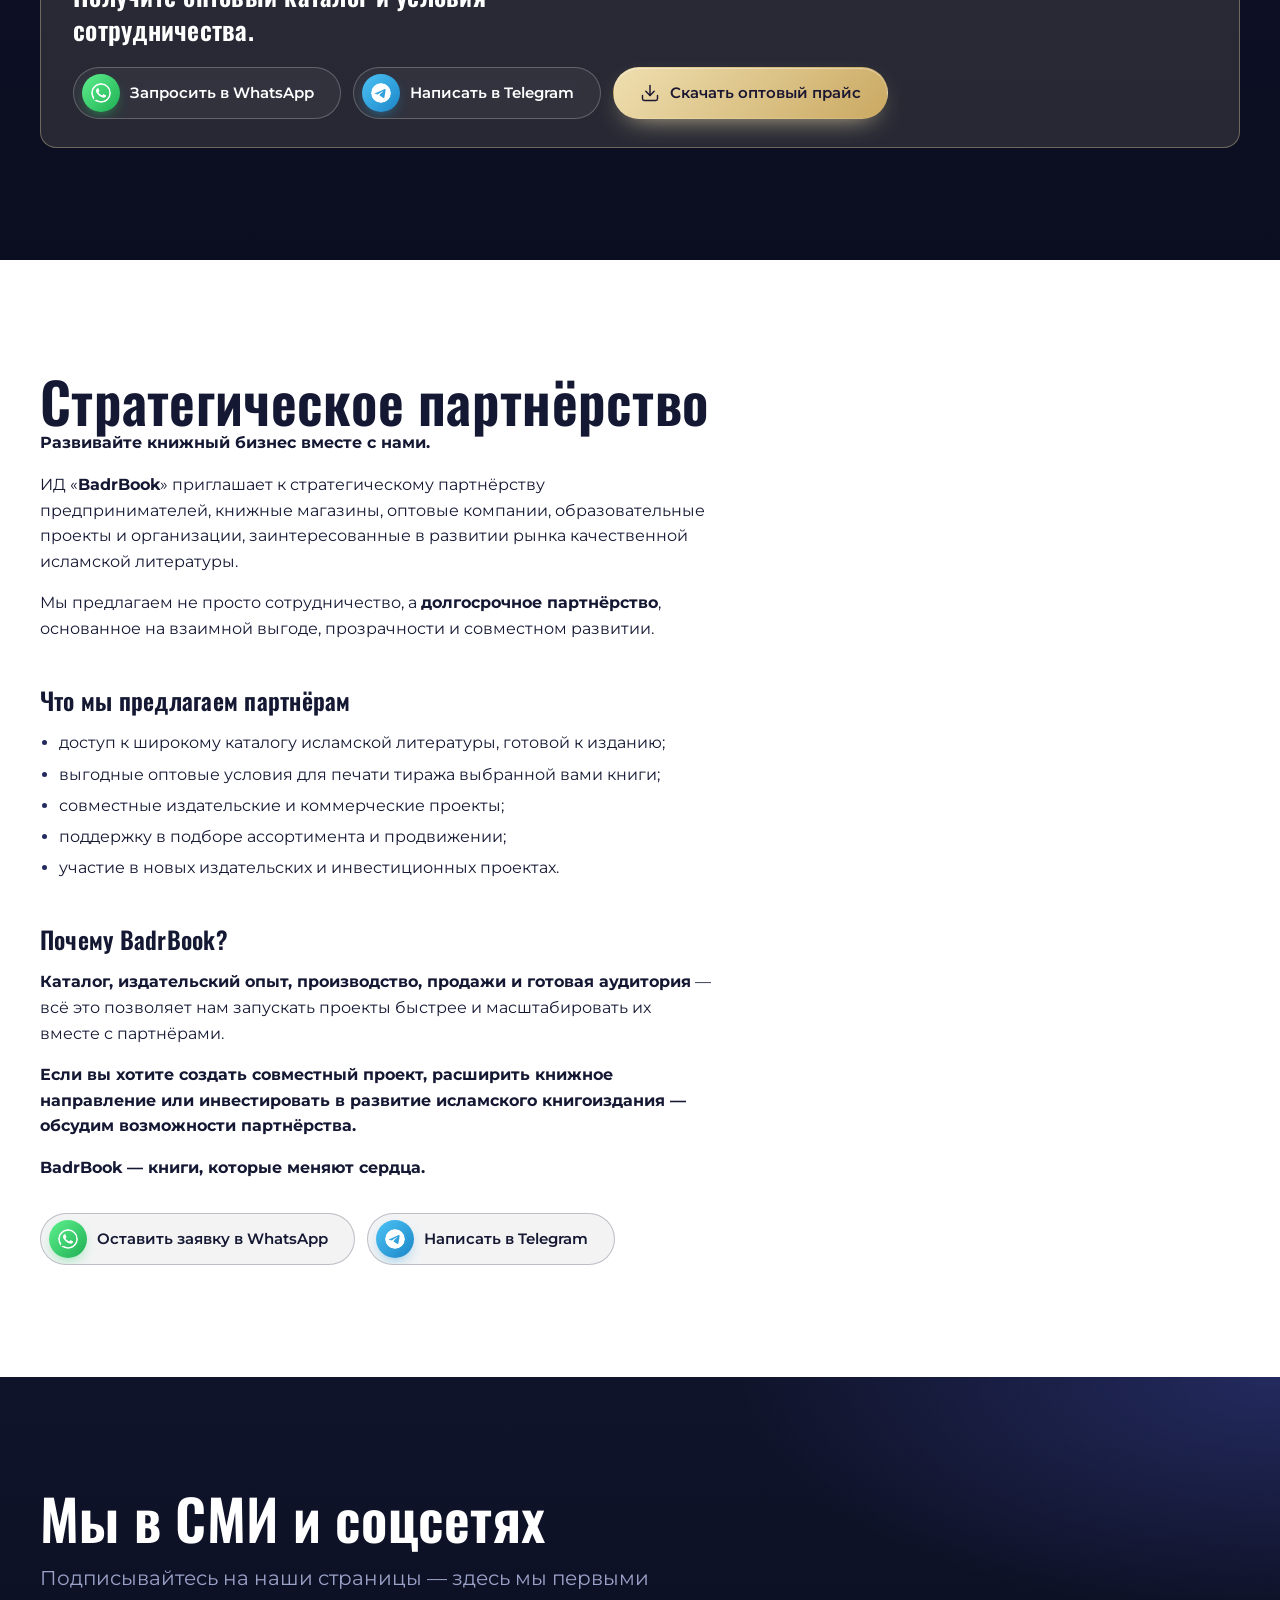
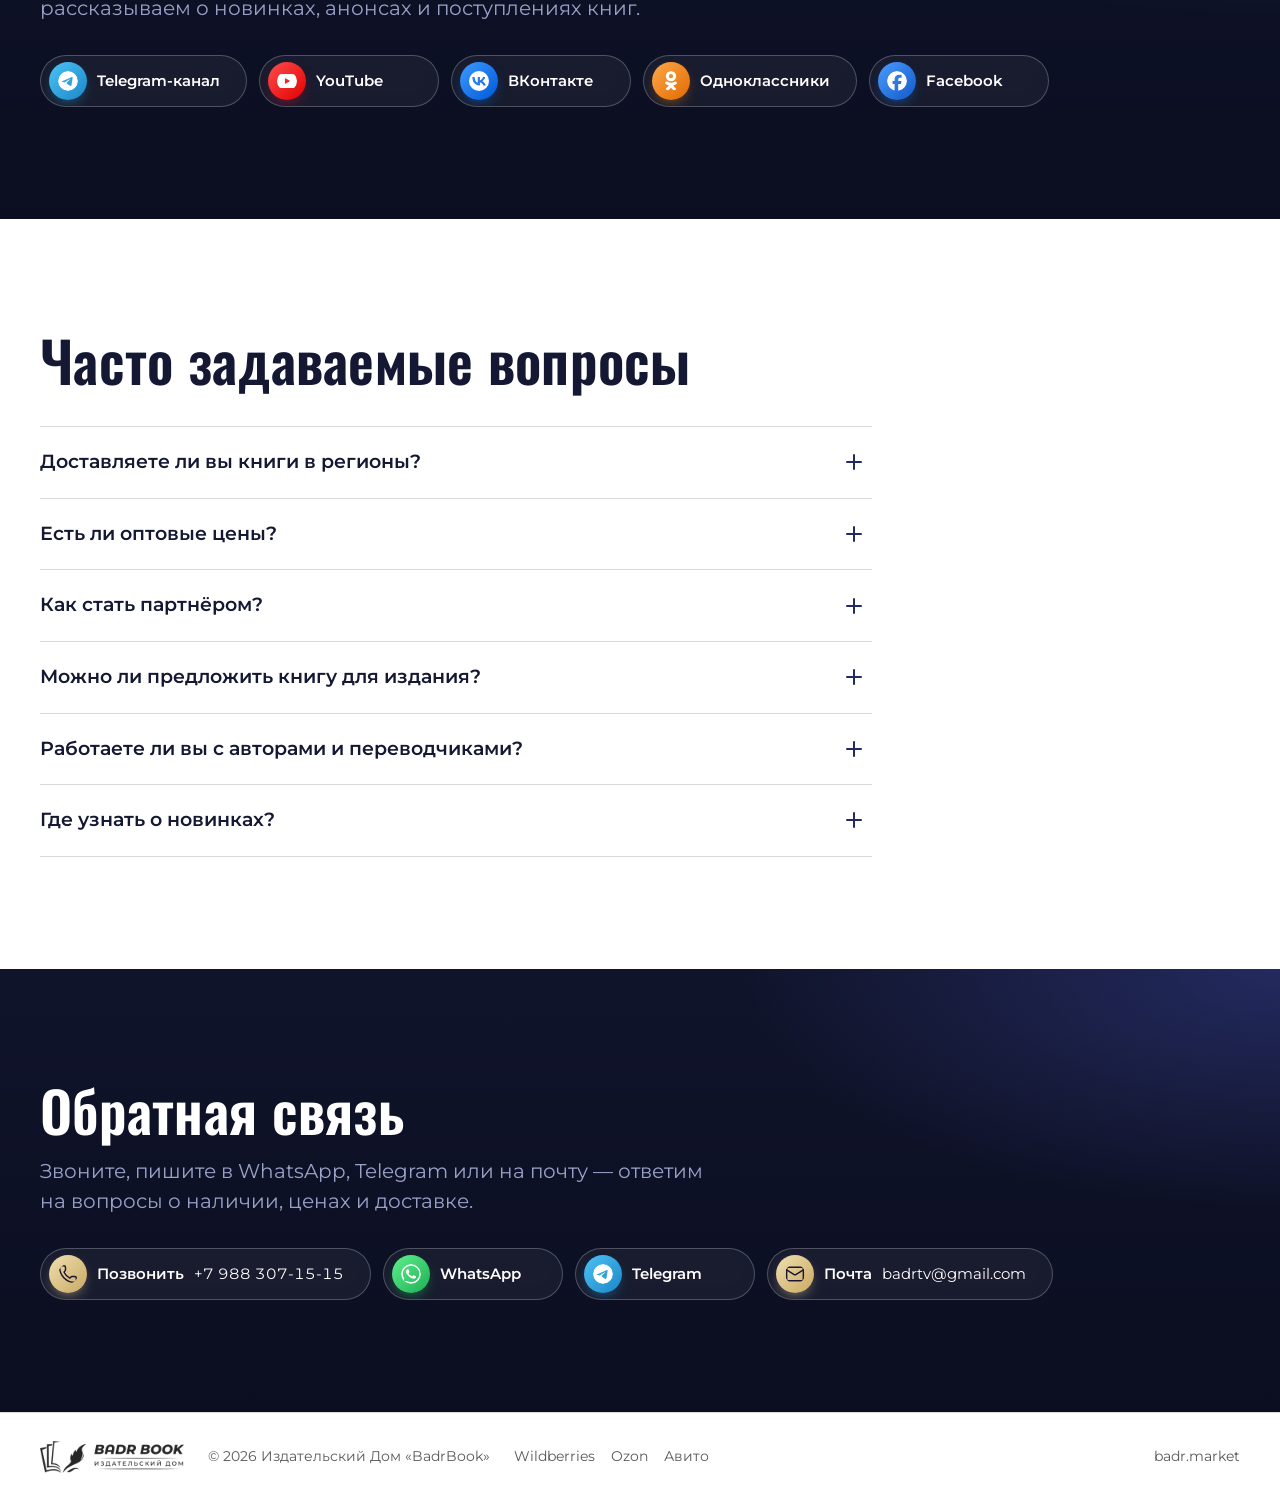
==== commit 3c5bdd76: "Стратегическое партнёрство, магазин «АМАЛЬ» в Хасавюрте, новый номер - Текст блока «Стратегическое п" ====
--- a/site/index.html
+++ b/site/index.html
@@ -34,7 +34,7 @@
     "@type": "BookStore",
     "name": "BadrBook",
     "alternateName": ["Издательский Дом «BadrBook»", "Бадр Бук"],
-    "telephone": "+79286736060",
+    "telephone": "+79883071515",
     "email": "badrtv@gmail.com",
     "description": "Издательский дом: исламская литература для взрослых и детей, опт и розница.",
     "url": "https://badr.market/",
@@ -320,6 +320,14 @@
       <h2 id="strategic-title" data-reveal>Стратегическое партнёрство</h2>
       <div class="prose strategic-text" id="strategic-text" data-reveal hidden></div>
       <p class="strategic-empty" id="strategic-empty" data-reveal hidden>Информация о&nbsp;стратегическом партнёрстве скоро появится.</p>
+      <div class="contact-row strategic-cta" data-reveal>
+        <a class="btn btn-secondary btn-contact btn-wa" data-contact="whatsapp" data-text="Здравствуйте! Хочу оставить заявку на стратегическое партнёрство с ИД «BadrBook»." target="_blank" rel="noopener" hidden>
+          <svg class="i" aria-hidden="true"><use href="#i-whatsapp"/></svg><span>Оставить заявку в&nbsp;WhatsApp</span>
+        </a>
+        <a class="btn btn-secondary btn-contact btn-tg" data-contact="telegram" target="_blank" rel="noopener" hidden>
+          <svg class="i" aria-hidden="true"><use href="#i-telegram"/></svg><span>Написать в&nbsp;Telegram</span>
+        </a>
+      </div>
     </div>
   </section>
 
--- a/site/css/style.css
+++ b/site/css/style.css
@@ -1009,6 +1009,7 @@
 /* Strategic partnership: text comes from config.js */
 
 .strategic-empty { margin: 20px 0 0; color: var(--soft); }
+.strategic-cta { margin-top: 28px; }
 
 /* Media and social networks */
 
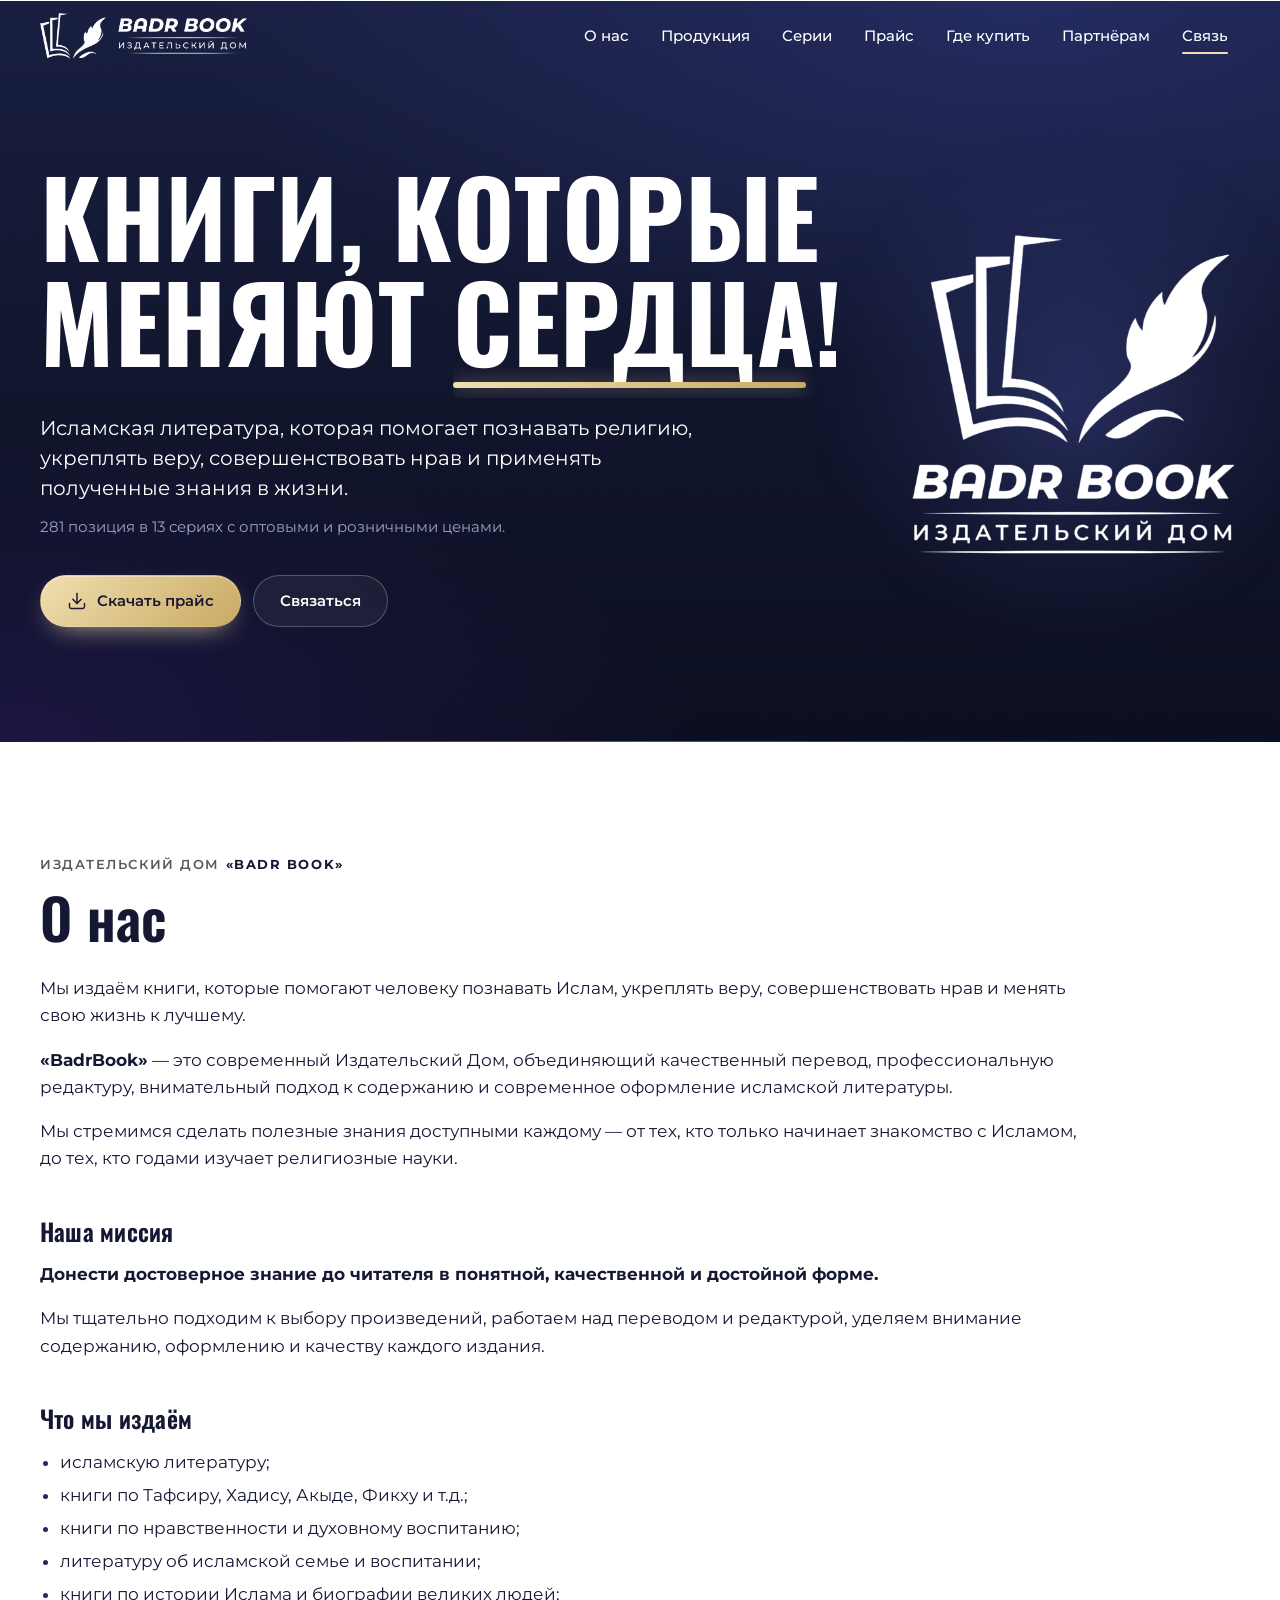
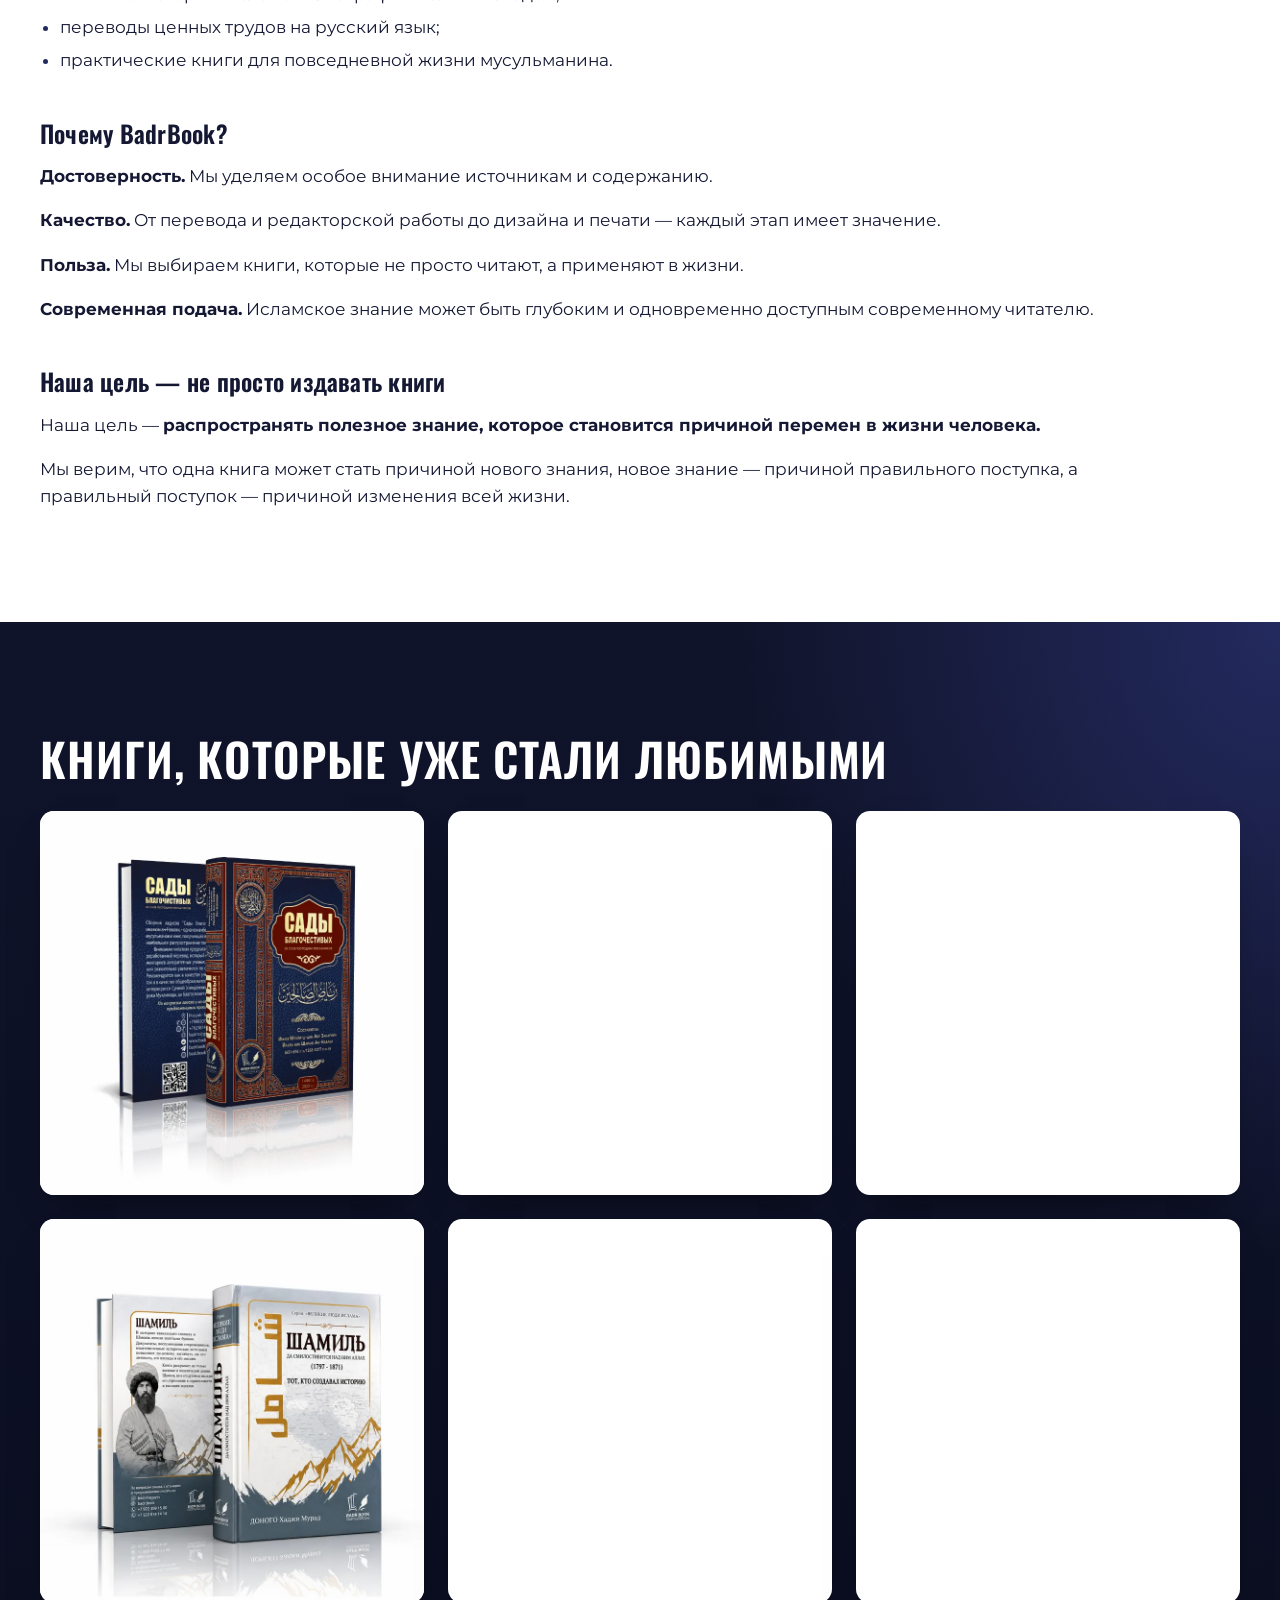
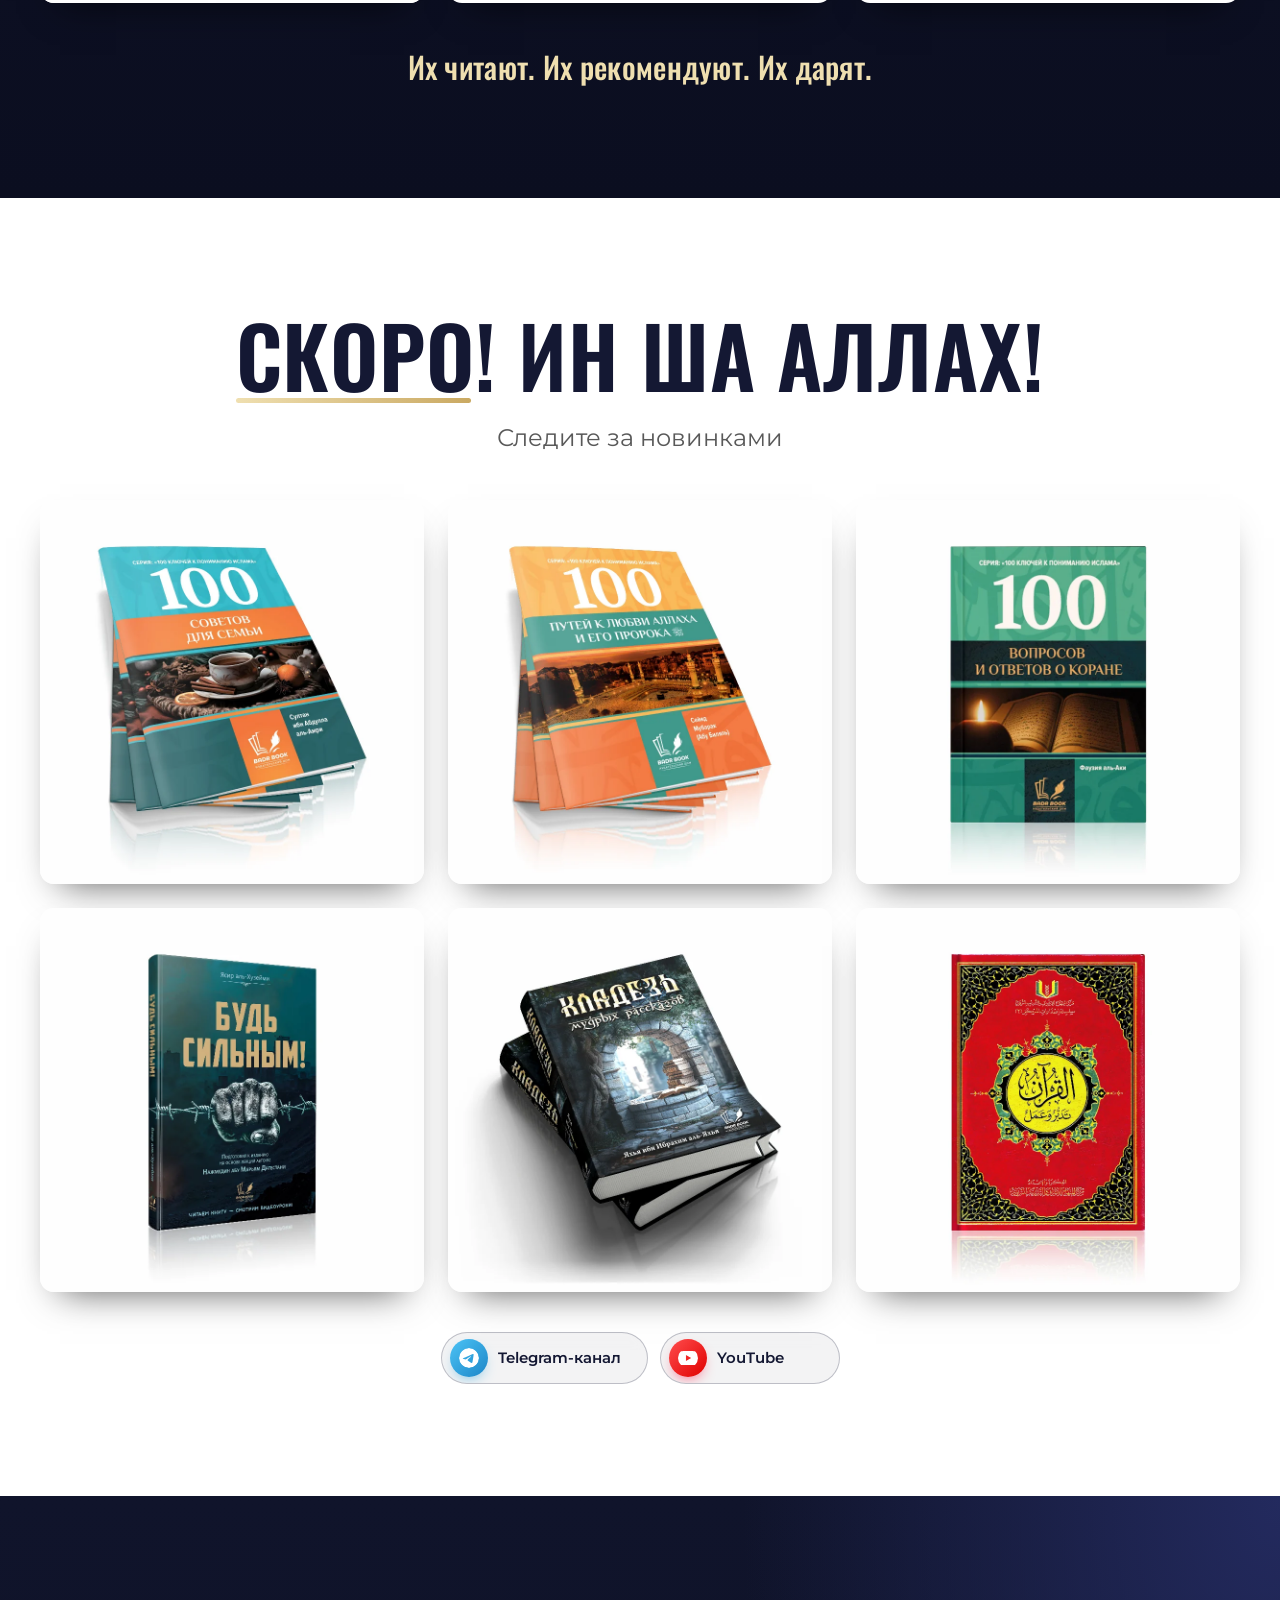
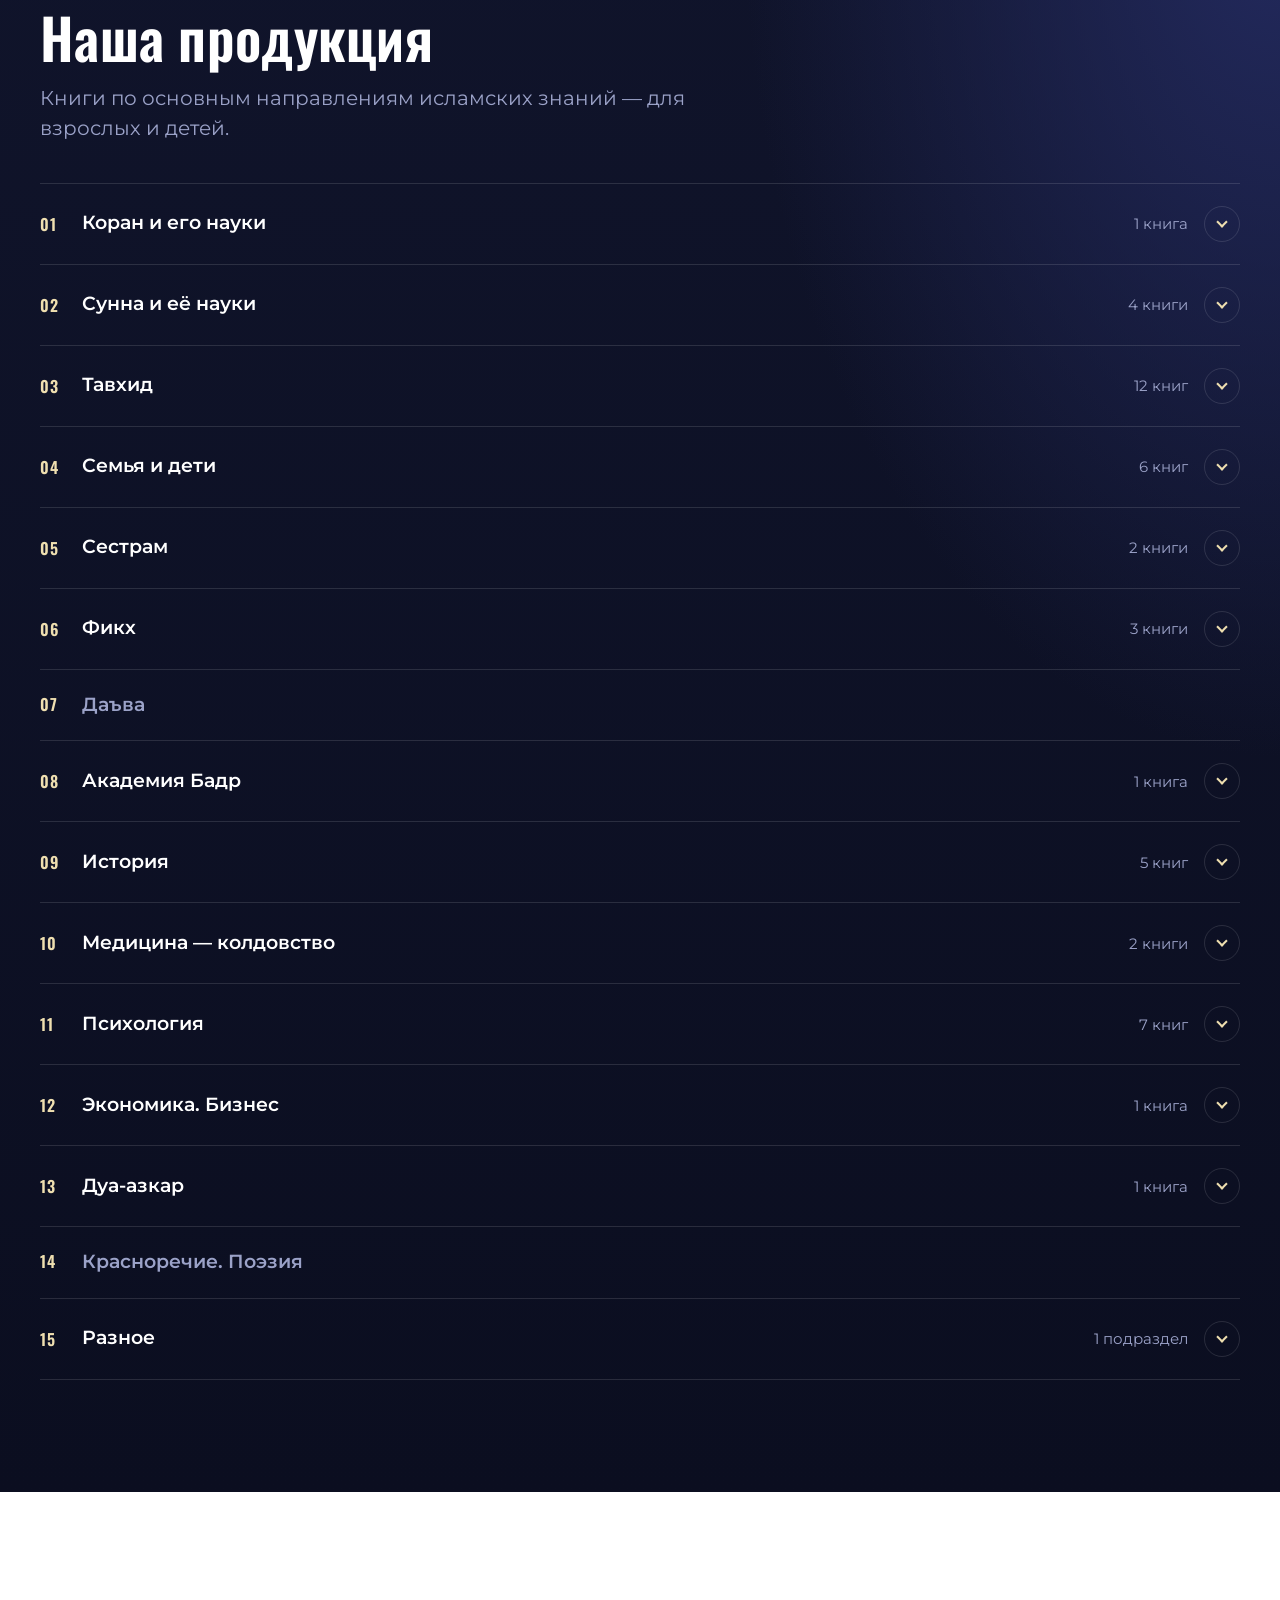
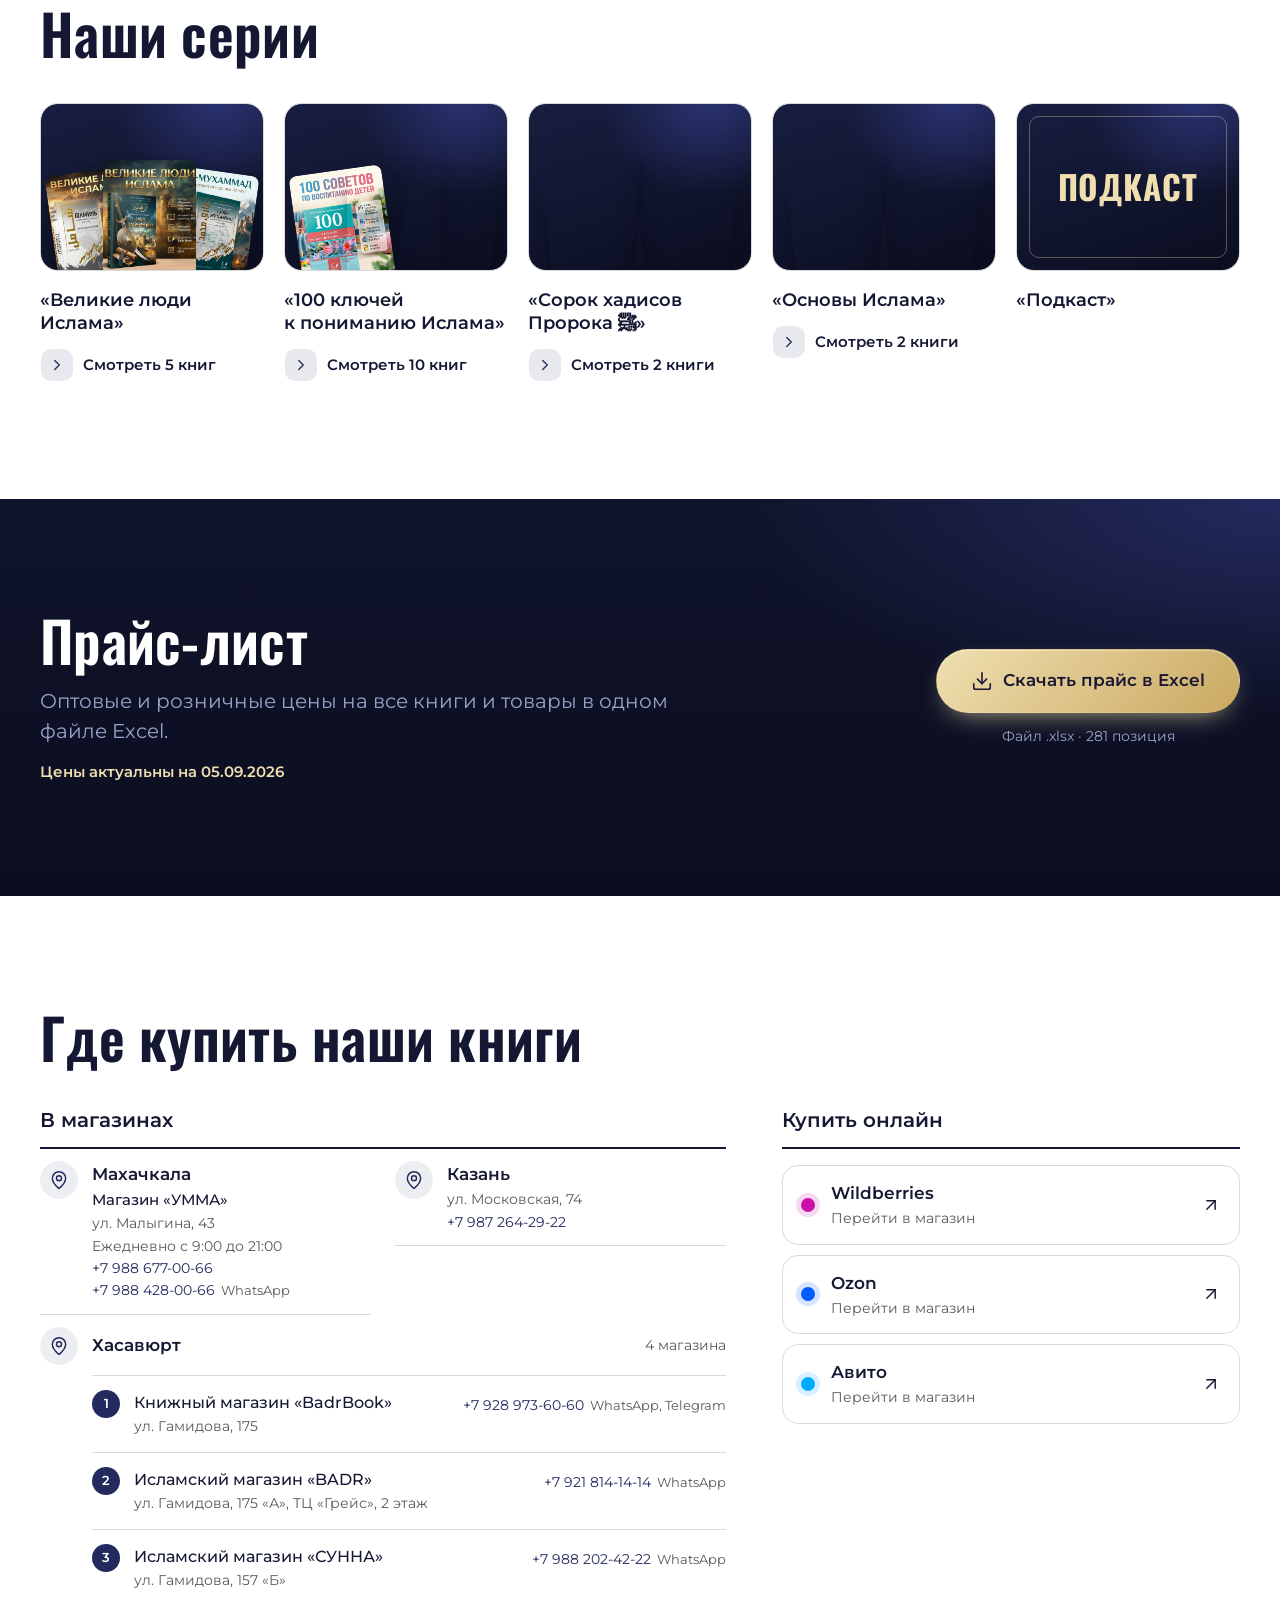
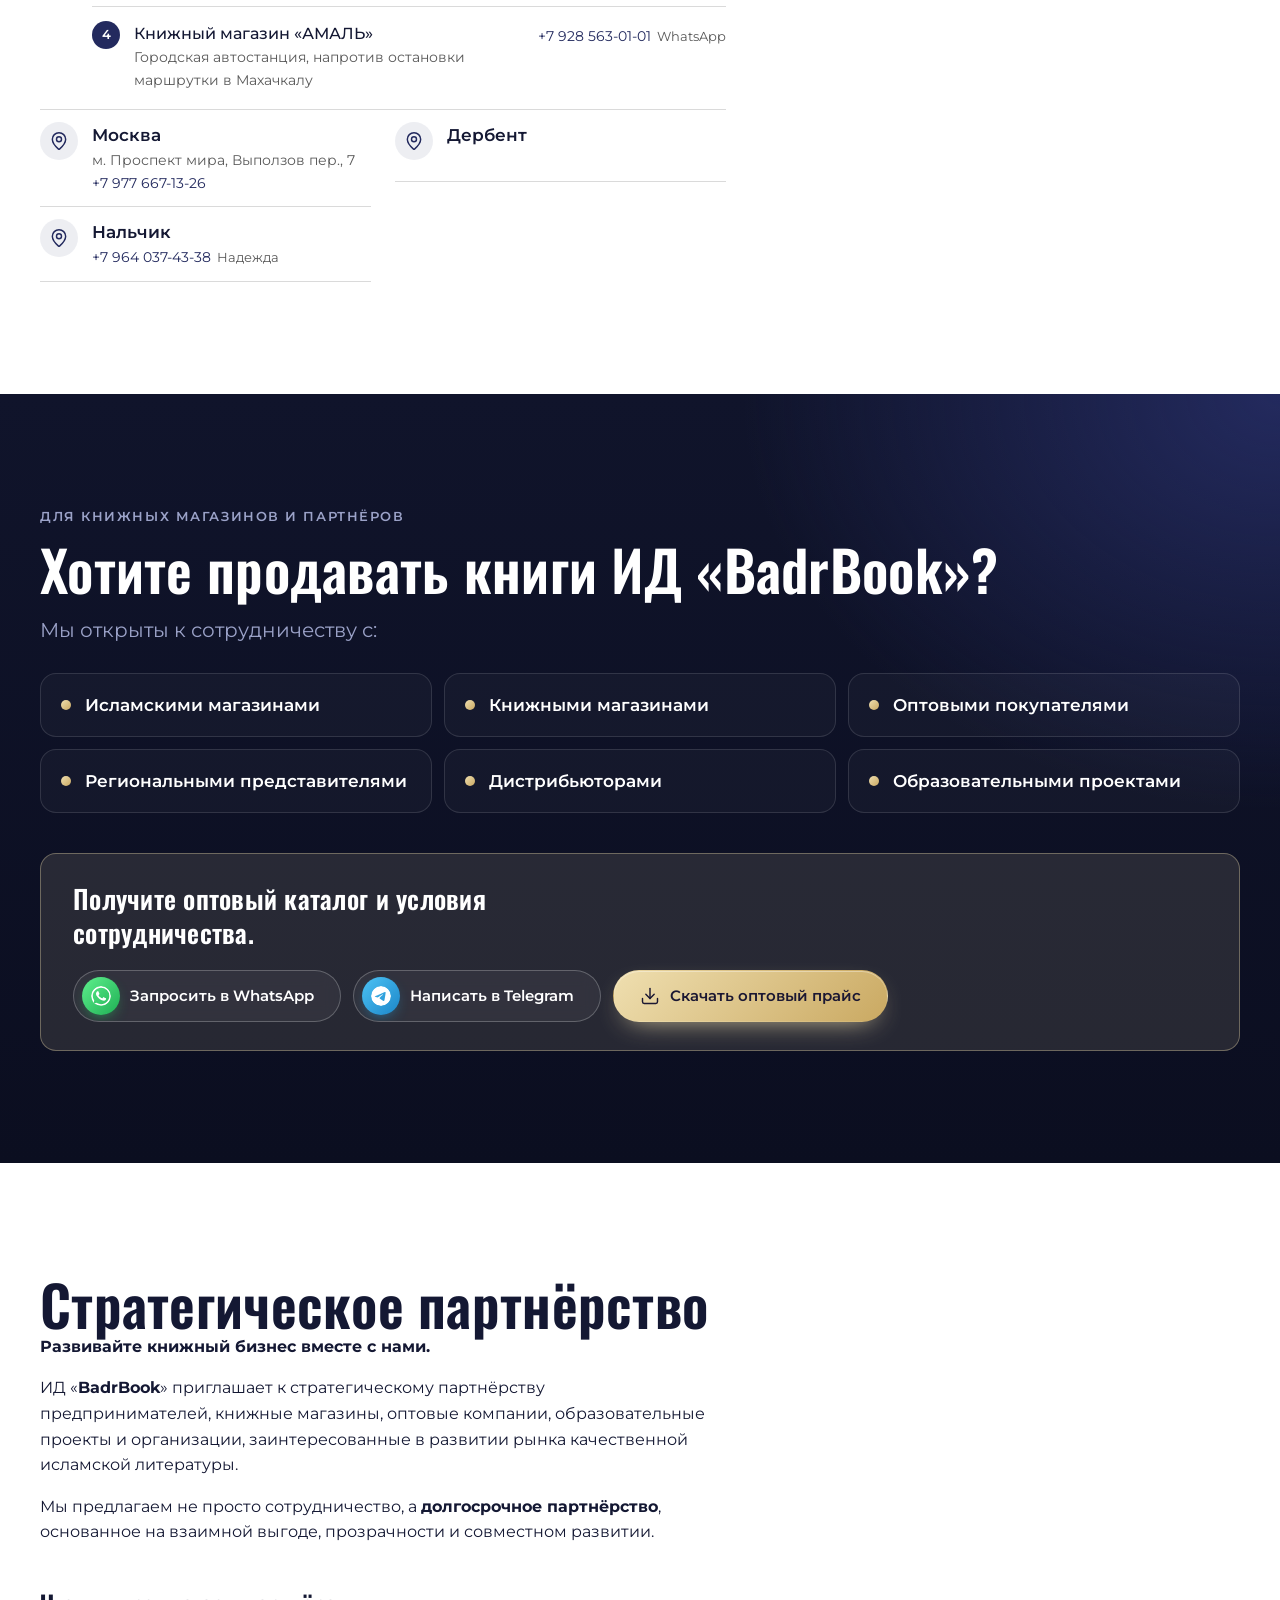
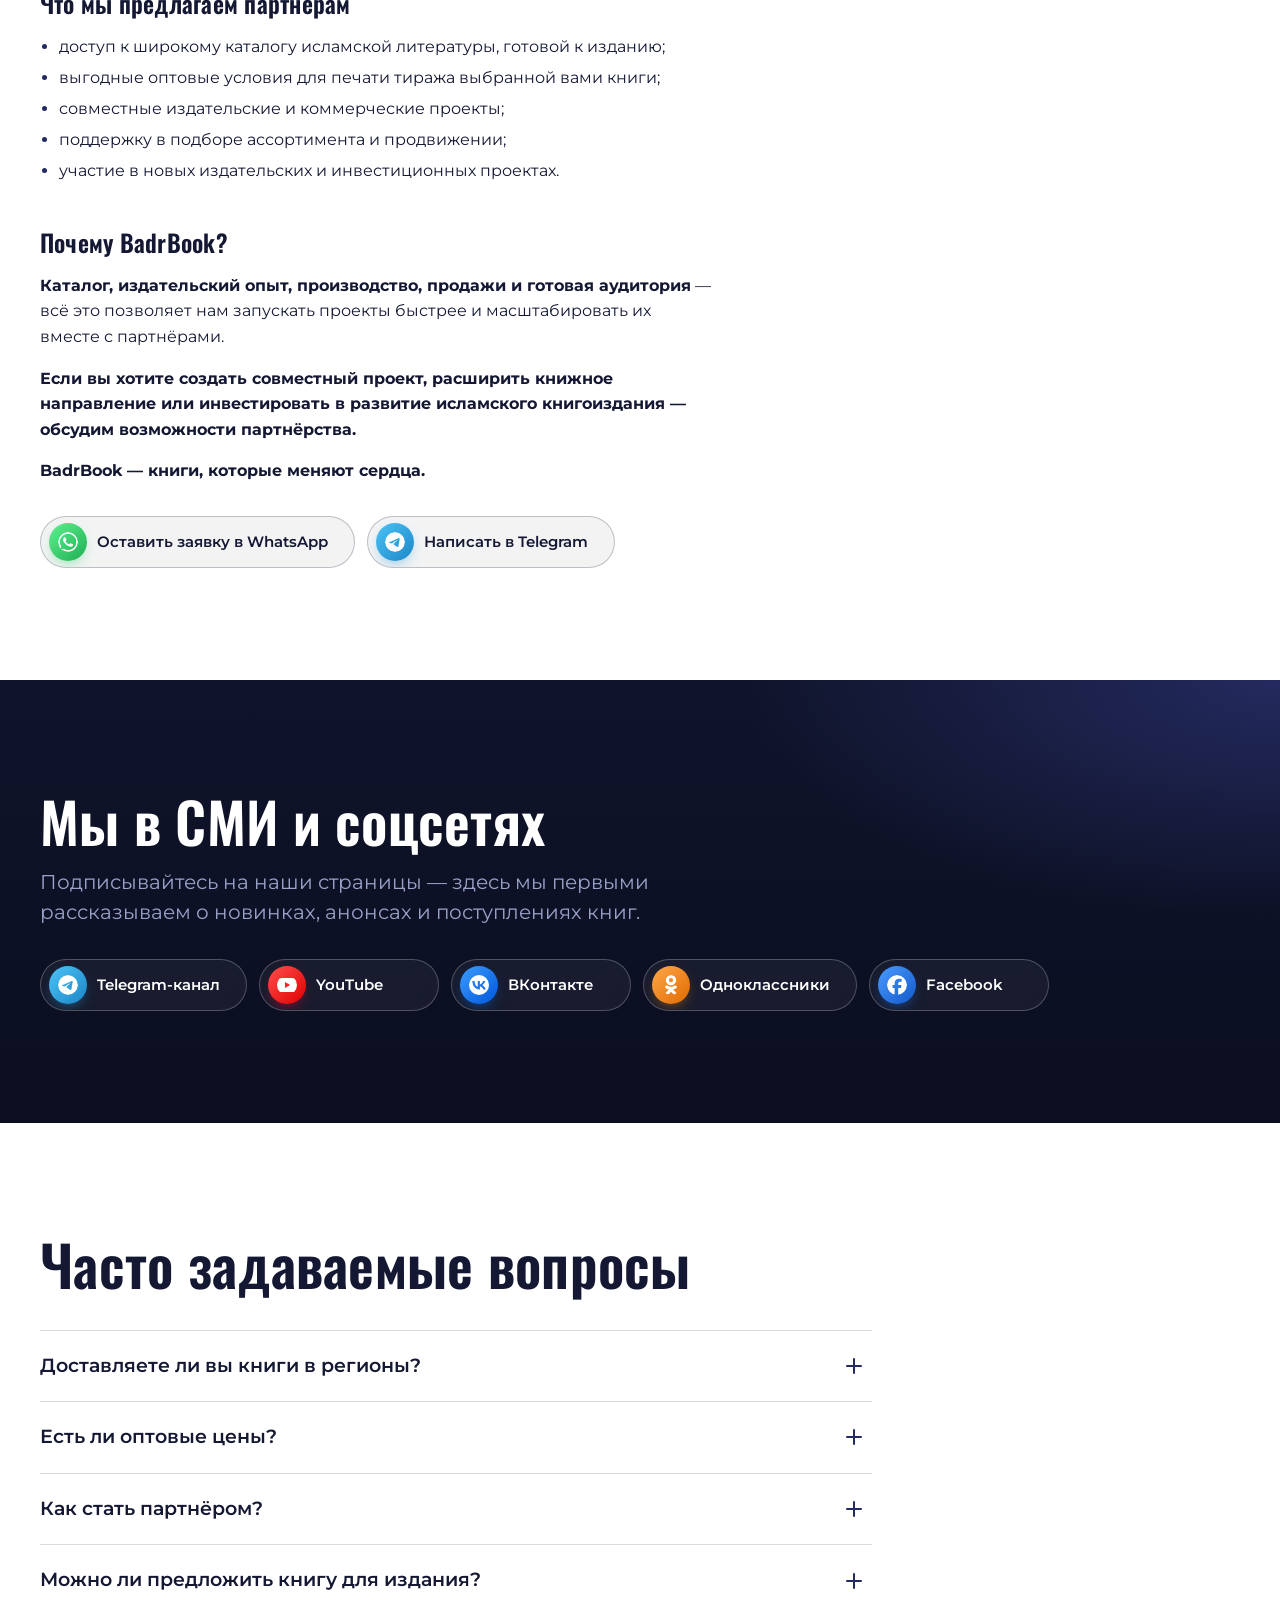
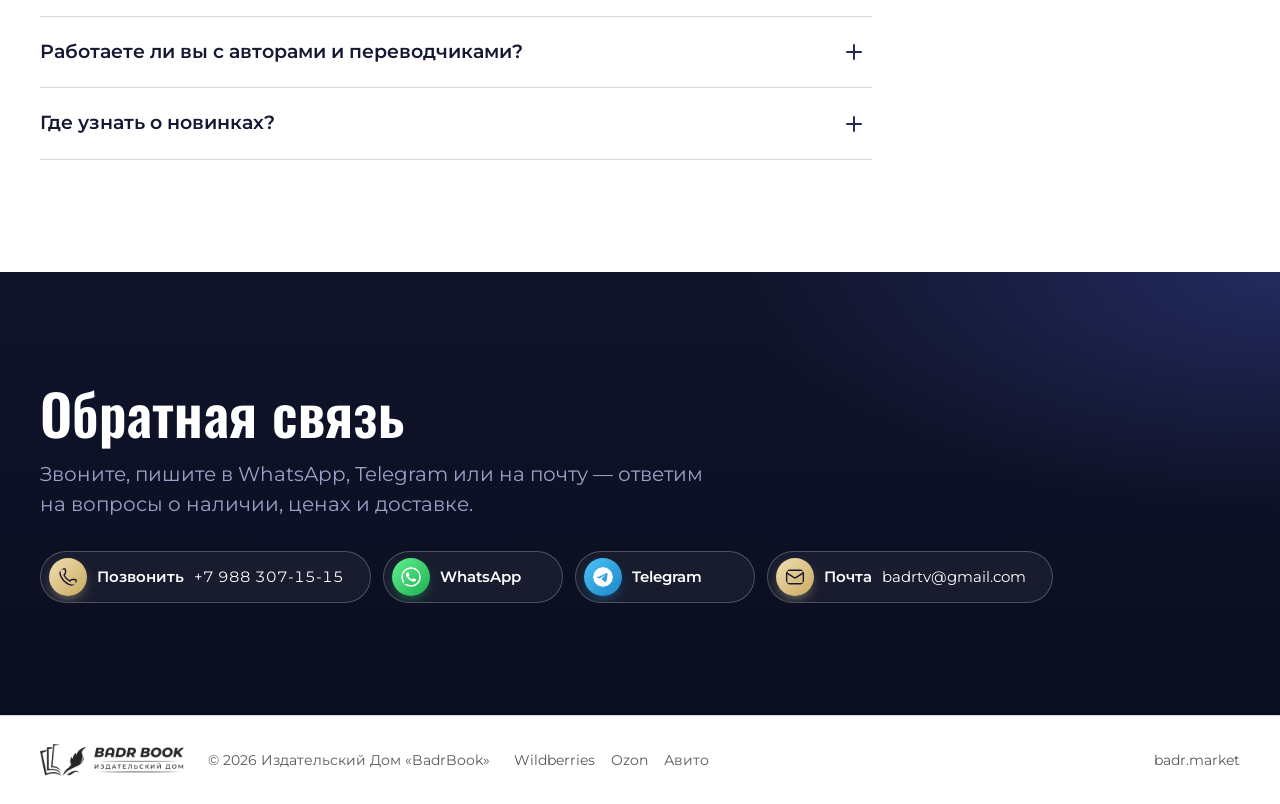
==== commit 7b475f3f: "Прайс из PDF с любым именем, новые фото категорий и серий, обновление сайта Co-Authored-By: Claude O" ====
--- a/site/index.html
+++ b/site/index.html
@@ -122,21 +122,25 @@
 
       <!-- Books of the series: shown in the viewer by the «Смотреть книги» buttons in «Наши серии» -->
       <template id="series-books">
-        <img data-series="great" src="assets/books/shamil.webp" alt="Великие люди Ислама: Шамиль" width="800" height="800">
-        <img data-series="great" src="assets/books/gazi-muhammad.webp" alt="Великие люди Ислама: Гази-Мухаммад" width="800" height="800">
-        <img data-series="great" src="assets/books/ibn-taymiyya.webp" alt="Великие люди Ислама: Ибн Таймийа" width="800" height="800">
-        <img data-series="keys" src="assets/books/100-shagov-k-edinstvu-ummy.webp" alt="100 шагов, ведущих к единству уммы" width="800" height="800">
-        <img data-series="keys" src="assets/books/100-sovetov-po-vospitaniyu-detey.webp" alt="100 советов по воспитанию детей" width="800" height="800">
-        <img data-series="keys" src="assets/books/100-resheniy-supruzheskih-problem.webp" alt="100 решений супружеских проблем" width="800" height="800">
-        <img data-series="keys" src="assets/books/100-putey-v-ray.webp" alt="100 путей, ведущих в рай" width="800" height="800">
-        <img data-series="keys" src="assets/books/100-mudrostey-i-izrecheniy.webp" alt="100 мудростей и изречений" width="800" height="800">
-        <img data-series="keys" src="assets/books/100-motivaciy-dlya-uspeha.webp" alt="100 мотиваций для успеха" width="800" height="800">
-        <img data-series="keys" src="assets/books/100-dua-iz-korana-i-sunny.webp" alt="100 дуа из Корана и Сунны" width="800" height="800">
-        <img data-series="keys" src="assets/books/100-voprosov-kasayushchihsya-zhenshchin.webp" alt="100 вопросов, касающихся женщин" width="800" height="800">
-        <img data-series="keys" src="assets/books/100-voprosov-po-edinobozhiyu.webp" alt="100 вопросов и ответов по единобожию" width="800" height="800">
-        <img data-series="keys" src="assets/books/100-hadisov-pro-eto.webp" alt="100 хадисов про это…" width="800" height="800">
-        <img data-series="hadith40" src="assets/books/40-hadisov-kasayushchihsya-mecheti.webp" alt="40 хадисов, касающихся мечети" width="800" height="800">
+        <img data-series="great" src="assets/series/shamil.webp" alt="Великие люди Ислама: Шамиль" width="800" height="800">
+        <img data-series="great" src="assets/series/ibn-taymiyya.webp" alt="Великие люди Ислама: Ибн Таймийа" width="800" height="800">
+        <img data-series="great" src="assets/series/halid-ibn-al-valid.webp" alt="Великие люди Ислама: Меч Аллаха. Халид ибн аль-Валид" width="800" height="800">
+        <img data-series="great" src="assets/series/aysha.webp" alt="Великие люди Ислама: Айша, Мать верующих" width="800" height="800">
+        <img data-series="great" src="assets/series/gazi-muhammad.webp" alt="Великие люди Ислама: Гази-Мухаммад" width="700" height="900">
+        <img data-series="keys" src="assets/series/100-dua-iz-korana-i-sunny.webp" alt="100 дуа из Корана и Сунны" width="720" height="894">
+        <img data-series="keys" src="assets/series/100-resheniy-supruzheskih-problem.webp" alt="100 решений супружеских проблем" width="720" height="894">
+        <img data-series="keys" src="assets/series/100-mudrostey-i-izrecheniy.webp" alt="100 мудростей и изречений" width="720" height="894">
+        <img data-series="keys" src="assets/series/100-sovetov-po-vospitaniyu-detey.webp" alt="100 советов по воспитанию детей" width="720" height="894">
+        <img data-series="keys" src="assets/series/100-shagov-k-edinstvu-ummy.webp" alt="100 шагов, ведущих к единству уммы" width="720" height="894">
+        <img data-series="keys" src="assets/series/100-putey-v-ray.webp" alt="100 путей, ведущих в рай" width="720" height="894">
+        <img data-series="keys" src="assets/series/100-voprosov-po-edinobozhiyu.webp" alt="100 вопросов и ответов по единобожию" width="720" height="894">
+        <img data-series="keys" src="assets/series/100-voprosov-kasayushchihsya-zhenshchin.webp" alt="100 вопросов, касающихся женщин" width="720" height="894">
+        <img data-series="keys" src="assets/series/100-hadisov-pro-eto.webp" alt="100 хадисов про это…" width="720" height="894">
+        <img data-series="keys" src="assets/series/100-motivaciy-dlya-uspeha.webp" alt="100 мотиваций для успеха" width="700" height="900">
+        <img data-series="hadith40" src="assets/series/40-hadisov-kasayushchihsya-mecheti.webp" alt="40 хадисов, касающихся мечети" width="720" height="960">
         <img data-series="hadith40" src="assets/books/40-hadisov-iz-dvuh-slov.webp" alt="40 хадисов из двух слов" width="800" height="800">
+        <img data-series="basics" src="assets/series/sady-blagochestivyh.webp" alt="Сады благочестивых" width="720" height="894">
+        <img data-series="basics" src="assets/series/fetvy-po-stolpam-islama.webp" alt="Фетвы по столпам Ислама" width="700" height="900">
       </template>
     </div>
   </section>
@@ -187,18 +191,83 @@
       <h2 id="products-title" data-reveal>Наша продукция</h2>
       <p class="lead" data-reveal>Книги по&nbsp;основным направлениям исламских знаний&nbsp;— для взрослых и&nbsp;детей.</p>
       <ol class="cats" data-reveal>
-        <li>Коран и его науки</li>
-        <li>Сунна и её науки</li>
-        <li>Тавхид</li>
-        <li>Семья и дети</li>
-        <li>История</li>
-        <li>Фикх</li>
-        <li>Даъва</li>
-        <li>Академия Бадр</li>
-        <li>Медицина — колдовство</li>
-        <li>Экономика</li>
-        <li>Поэзия</li>
+        <li data-category="quran">Коран и его науки</li>
+        <li data-category="sunna">Сунна и её науки</li>
+        <li data-category="tawhid">Тавхид</li>
+        <li data-category="family">Семья и дети</li>
+        <li data-category="sisters">Сестрам</li>
+        <li data-category="fiqh">Фикх</li>
+        <li data-category="dawah">Даъва</li>
+        <li data-category="academy">Академия Бадр</li>
+        <li data-category="history">История</li>
+        <li data-category="medicine">Медицина — колдовство</li>
+        <li data-category="psychology">Психология</li>
+        <li data-category="economics">Экономика. Бизнес</li>
+        <li data-category="dua">Дуа-азкар</li>
+        <li data-category="poetry">Красноречие. Поэзия</li>
+        <li data-category="misc">Разное</li>
       </ol>
+
+      <!-- Books of the sections: each section above opens like the FAQ and shows its books in a grid.
+           Add: <img data-category="quran" src="assets/categories/quran-1.webp" alt="Название книги" width="720" height="894">
+           A subsection: data-sub="Название подраздела", e.g. <img data-category="misc" data-sub="Открытки" …> -->
+      <template id="category-books">
+        <img data-category="quran" src="assets/categories/tolkovanie-posledney-treti-korana.webp" alt="Толкование последних трёх частей Священного Корана" width="720" height="926">
+        <img data-category="sunna" src="assets/categories/sady-blagochestivyh.webp" alt="Сады благочестивых" width="720" height="894">
+        <img data-category="sunna" src="assets/categories/100-hadisov-pro-eto.webp" alt="100 хадисов про это…" width="720" height="894">
+        <img data-category="sunna" src="assets/categories/dostoinstva-proroka-muhammada.webp" alt="Достоинства Пророка Мухаммада ﷺ" width="720" height="926">
+        <img data-category="sunna" src="assets/categories/ego-vospital-sam-allah-muhammad.webp" alt="Его воспитал сам Аллах: Мухаммад ﷺ" width="720" height="894">
+        <img data-category="tawhid" src="assets/categories/desyat-zolotyh-pravil.webp" alt="Десять золотых правил для очищения души" width="720" height="926">
+        <img data-category="tawhid" src="assets/categories/islamskie-voprosy-dlya-detey.webp" alt="Исламские вопросы и ответы для детей, необходимые для взрослых" width="720" height="926">
+        <img data-category="tawhid" src="assets/categories/ya-hochu-pokayatsya.webp" alt="Я хочу покаяться, но…" width="720" height="926">
+        <img data-category="tawhid" src="assets/categories/100-shagov-k-edinstvu-ummy.webp" alt="100 шагов, ведущих к единству уммы" width="720" height="894">
+        <img data-category="tawhid" src="assets/categories/100-putey-v-ray.webp" alt="100 путей, ведущих в рай" width="720" height="894">
+        <img data-category="tawhid" src="assets/categories/poisk-blizosti-k-allahu.webp" alt="Поиск близости к Аллаху" width="720" height="894">
+        <img data-category="tawhid" src="assets/categories/predsmertnaya-agoniya.webp" alt="Предсмертная агония" width="720" height="894">
+        <img data-category="tawhid" src="assets/categories/kachestva-rabov-milostivogo.webp" alt="Качества рабов Милостивого" width="720" height="779">
+        <img data-category="tawhid" src="assets/categories/deti-musulman-obyazany-znat.webp" alt="Дети мусульман обязаны знать" width="720" height="894">
+        <img data-category="tawhid" src="assets/categories/100-voprosov-po-edinobozhiyu.webp" alt="100 вопросов и ответов по единобожию" width="720" height="894">
+        <img data-category="tawhid" src="assets/categories/kniga-o-tawhide.webp" alt="Книга о Таухиде" width="720" height="960">
+        <img data-category="tawhid" src="assets/categories/konec-sveta.webp" alt="Конец света" width="720" height="960">
+        <img data-category="family" src="assets/categories/100-resheniy-supruzheskih-problem.webp" alt="100 решений супружеских проблем" width="720" height="894">
+        <img data-category="family" src="assets/categories/100-sovetov-po-vospitaniyu-detey.webp" alt="100 советов по воспитанию детей" width="720" height="894">
+        <img data-category="family" src="assets/categories/deti-musulman-obyazany-znat.webp" alt="Дети мусульман обязаны знать" width="720" height="894">
+        <img data-category="family" src="assets/categories/arabskie-propisi.webp" alt="Арабские прописи" width="720" height="926">
+        <img data-category="family" src="assets/categories/brak-i-razvod.webp" alt="Брак и развод в Исламе" width="720" height="926">
+        <img data-category="family" src="assets/categories/islamskie-voprosy-dlya-detey.webp" alt="Исламские вопросы и ответы для детей, необходимые для взрослых" width="720" height="926">
+        <img data-category="sisters" src="assets/categories/aysha.webp" alt="Великие люди Ислама: Айша, Мать верующих" width="720" height="720">
+        <img data-category="sisters" src="assets/categories/100-voprosov-kasayushchihsya-zhenshchin.webp" alt="100 вопросов, касающихся женщин" width="720" height="894">
+        <img data-category="fiqh" src="assets/categories/obnovi-svoyu-molitvu.webp" alt="Обнови свою молитву" width="720" height="960">
+        <img data-category="fiqh" src="assets/categories/put-k-uspehu-namaz.webp" alt="Путь к успеху: Намаз" width="720" height="926">
+        <img data-category="fiqh" src="assets/categories/fetvy-po-stolpam-islama.webp" alt="Фетвы по столпам Ислама" width="720" height="926">
+        <img data-category="academy" src="assets/categories/arabskie-propisi.webp" alt="Арабские прописи" width="720" height="926">
+        <img data-category="history" src="assets/categories/shamil.webp" alt="Великие люди Ислама: Шамиль" width="720" height="720">
+        <img data-category="history" src="assets/categories/halid-ibn-al-valid.webp" alt="Меч Аллаха. Халид ибн аль-Валид" width="720" height="720">
+        <img data-category="history" src="assets/categories/badriyyun.webp" alt="Бадрийюн: участники битвы при Бадре" width="720" height="894">
+        <img data-category="history" src="assets/categories/gazi-muhammad.webp" alt="Великие люди Ислама: Гази-Мухаммад" width="720" height="926">
+        <img data-category="history" src="assets/categories/aysha.webp" alt="Великие люди Ислама: Айша, Мать верующих" width="720" height="720">
+        <img data-category="medicine" src="assets/categories/500-voprosov-o-dzhinnah.webp" alt="500 вопросов и ответов о джиннах" width="720" height="964">
+        <img data-category="medicine" src="assets/categories/beregi-cheloveka-ot-dzhinov.webp" alt="Оберегание человека от джиннов и шайтанов" width="720" height="926">
+        <img data-category="psychology" src="assets/categories/100-mudrostey-i-izrecheniy.webp" alt="100 мудростей и изречений" width="720" height="894">
+        <img data-category="psychology" src="assets/categories/kladez-mudrosti.webp" alt="Кладезь мудрости" width="720" height="894">
+        <img data-category="psychology" src="assets/categories/nachni-s-sebya.webp" alt="Начни с себя!" width="720" height="960">
+        <img data-category="psychology" src="assets/categories/bud-silnym.webp" alt="Будь сильным!" width="720" height="960">
+        <img data-category="psychology" src="assets/categories/iz-tesnoty-k-svetu.webp" alt="Из тесноты к свету" width="720" height="926">
+        <img data-category="psychology" src="assets/categories/iscelenie-serdec.webp" alt="Исцеление сердец" width="720" height="926">
+        <img data-category="psychology" src="assets/categories/nashih-nravov-dostatochno.webp" alt="Наших нравов достаточно!" width="720" height="926">
+        <img data-category="economics" src="assets/categories/100-motivaciy-dlya-uspeha.webp" alt="100 мотиваций для успеха" width="720" height="926">
+        <img data-category="dua" src="assets/categories/100-dua-iz-korana-i-sunny.webp" alt="100 дуа из Корана и Сунны" width="720" height="894">
+        <img data-category="misc" data-sub="Открытки" src="assets/categories/tsitata-1.webp" alt="Каждая книга — это ещё один кирпичик знаний" width="720" height="1080">
+        <img data-category="misc" data-sub="Открытки" src="assets/categories/tsitata-2.webp" alt="Пищей сердец является поминание Аллаха, а пищей умов — размышление (из книги «Кладезь мудрости»)" width="720" height="1080">
+        <img data-category="misc" data-sub="Открытки" src="assets/categories/tsitata-3.webp" alt="Храня молчание, человек добавляет себе ума" width="720" height="1080">
+        <img data-category="misc" data-sub="Открытки" src="assets/categories/tsitata-4.webp" alt="Поиск знания — это поклонение" width="720" height="1080">
+        <img data-category="misc" data-sub="Открытки" src="assets/categories/tsitata-5.webp" alt="«Склонность к мечтаниям — это обман дьявола»" width="720" height="1080">
+        <img data-category="misc" data-sub="Открытки" src="assets/categories/tsitata-6.webp" alt="«Ученым является только тот, чьи знания совпадают с его делами…»" width="720" height="1080">
+        <img data-category="misc" data-sub="Открытки" src="assets/categories/tsitata-7.webp" alt="Читай и учись ради Аллаха" width="720" height="1080">
+        <img data-category="misc" data-sub="Открытки" src="assets/categories/tsitata-8.webp" alt="Аллах благословляет тех, кто учится" width="720" height="1080">
+        <img data-category="misc" data-sub="Открытки" src="assets/categories/tsitata-9.webp" alt="Терпение и знания — два крыла верующего" width="720" height="1080">
+        <img data-category="misc" data-sub="Открытки" src="assets/categories/tsitata-10.webp" alt="Каждое знание — это милость Аллаха" width="720" height="1080">
+      </template>
     </div>
   </section>
 
@@ -207,10 +276,10 @@
       <h2 id="series-title" data-reveal>Наши серии</h2>
       <ul class="series-list" data-reveal>
         <li class="serie">
-          <div class="serie-cover" aria-hidden="true">
-            <img src="assets/books/shamil.webp" alt="" width="800" height="800" loading="lazy" decoding="async">
-            <img src="assets/books/ibn-taymiyya.webp" alt="" width="800" height="800" loading="lazy" decoding="async">
-            <img src="assets/books/gazi-muhammad.webp" alt="" width="800" height="800" loading="lazy" decoding="async">
+          <div class="serie-cover is-poster" aria-hidden="true">
+            <img src="assets/series/shamil.webp" alt="" width="800" height="800" loading="lazy" decoding="async">
+            <img src="assets/series/ibn-taymiyya.webp" alt="" width="800" height="800" loading="lazy" decoding="async">
+            <img src="assets/series/gazi-muhammad.webp" alt="" width="700" height="900" loading="lazy" decoding="async">
           </div>
           <h3>«Великие люди Ислама»</h3>
           <button type="button" class="btn btn-ghost" data-open-series="great">
@@ -218,10 +287,10 @@
           </button>
         </li>
         <li class="serie">
-          <div class="serie-cover" aria-hidden="true">
-            <img src="assets/books/100-sovetov-po-vospitaniyu-detey.webp" alt="" width="800" height="800" loading="lazy" decoding="async">
-            <img src="assets/books/100-putey-v-ray.webp" alt="" width="800" height="800" loading="lazy" decoding="async">
-            <img src="assets/books/100-dua-iz-korana-i-sunny.webp" alt="" width="800" height="800" loading="lazy" decoding="async">
+          <div class="serie-cover is-poster" aria-hidden="true">
+            <img src="assets/series/100-sovetov-po-vospitaniyu-detey.webp" alt="" width="720" height="894" loading="lazy" decoding="async">
+            <img src="assets/series/100-putey-v-ray.webp" alt="" width="720" height="894" loading="lazy" decoding="async">
+            <img src="assets/series/100-dua-iz-korana-i-sunny.webp" alt="" width="720" height="894" loading="lazy" decoding="async">
           </div>
           <h3>«100 ключей к&nbsp;пониманию Ислама»</h3>
           <button type="button" class="btn btn-ghost" data-open-series="keys">
@@ -229,18 +298,28 @@
           </button>
         </li>
         <li class="serie">
-          <div class="serie-cover is-type" aria-hidden="true"><span>Подкаст</span></div>
-          <h3>«Подкаст»</h3>
-        </li>
-        <li class="serie">
-          <div class="serie-cover is-pair" aria-hidden="true">
-            <img src="assets/books/40-hadisov-kasayushchihsya-mecheti.webp" alt="" width="800" height="800" loading="lazy" decoding="async">
+          <div class="serie-cover is-pair is-poster" aria-hidden="true">
+            <img src="assets/series/40-hadisov-kasayushchihsya-mecheti.webp" alt="" width="720" height="960" loading="lazy" decoding="async">
             <img src="assets/books/40-hadisov-iz-dvuh-slov.webp" alt="" width="800" height="800" loading="lazy" decoding="async">
           </div>
-          <h3>«40 хадисов»</h3>
+          <h3>«Сорок хадисов Пророка&nbsp;ﷺ»</h3>
           <button type="button" class="btn btn-ghost" data-open-series="hadith40">
             <svg class="i" aria-hidden="true"><use href="#i-chevron-right"/></svg><span>Смотреть книги</span>
           </button>
+        </li>
+        <li class="serie">
+          <div class="serie-cover is-pair is-poster" aria-hidden="true">
+            <img src="assets/series/sady-blagochestivyh.webp" alt="" width="720" height="894" loading="lazy" decoding="async">
+            <img src="assets/series/fetvy-po-stolpam-islama.webp" alt="" width="700" height="900" loading="lazy" decoding="async">
+          </div>
+          <h3>«Основы Ислама»</h3>
+          <button type="button" class="btn btn-ghost" data-open-series="basics">
+            <svg class="i" aria-hidden="true"><use href="#i-chevron-right"/></svg><span>Смотреть книги</span>
+          </button>
+        </li>
+        <li class="serie">
+          <div class="serie-cover is-type" aria-hidden="true"><span>Подкаст</span></div>
+          <h3>«Подкаст»</h3>
         </li>
       </ul>
     </div>
@@ -301,7 +380,7 @@
       <div class="partners-cta" data-reveal>
         <p>Получите оптовый каталог и&nbsp;условия сотрудничества.</p>
         <div class="contact-row">
-          <a class="btn btn-secondary btn-contact btn-wa" data-contact="whatsapp" data-text="Здравствуйте! Хочу получить оптовый каталог и условия сотрудничества." target="_blank" rel="noopener" hidden>
+          <a class="btn btn-secondary btn-contact btn-wa" data-contact="whatsapp" data-text="السلام عليكم ورحمة الله وبركاته&#10;Хочу получить оптовый каталог и условия сотрудничества." target="_blank" rel="noopener" hidden>
             <svg class="i" aria-hidden="true"><use href="#i-whatsapp"/></svg><span>Запросить в&nbsp;WhatsApp</span>
           </a>
           <a class="btn btn-secondary btn-contact btn-tg" data-contact="telegram" target="_blank" rel="noopener" hidden>
@@ -321,7 +400,7 @@
       <div class="prose strategic-text" id="strategic-text" data-reveal hidden></div>
       <p class="strategic-empty" id="strategic-empty" data-reveal hidden>Информация о&nbsp;стратегическом партнёрстве скоро появится.</p>
       <div class="contact-row strategic-cta" data-reveal>
-        <a class="btn btn-secondary btn-contact btn-wa" data-contact="whatsapp" data-text="Здравствуйте! Хочу оставить заявку на стратегическое партнёрство с ИД «BadrBook»." target="_blank" rel="noopener" hidden>
+        <a class="btn btn-secondary btn-contact btn-wa" data-contact="whatsapp" data-text="السلام عليكم ورحمة الله وبركاته&#10;Хочу оставить заявку на стратегическое партнёрство с ИД «BadrBook»." target="_blank" rel="noopener" hidden>
           <svg class="i" aria-hidden="true"><use href="#i-whatsapp"/></svg><span>Оставить заявку в&nbsp;WhatsApp</span>
         </a>
         <a class="btn btn-secondary btn-contact btn-tg" data-contact="telegram" target="_blank" rel="noopener" hidden>
--- a/site/css/style.css
+++ b/site/css/style.css
@@ -693,39 +693,111 @@
 
 .products .lead { margin-top: 16px; color: var(--soft); }
 
+/* An accordion like the FAQ: a section opens into a grid of its books */
 .cats {
   list-style: none;
   counter-reset: cat;
-  display: grid;
-  grid-template-columns: repeat(auto-fill, minmax(250px, 1fr));
-  gap: 12px;
   margin: 40px 0 0;
   padding: 0;
-}
-.cats li {
+  border-top: 1px solid var(--rule);
+}
+.cats > li {
   counter-increment: cat;
+  border-bottom: 1px solid var(--rule);
+  font-weight: 600;
+  font-size: clamp(17px, 1.6vw, 19px);
+  line-height: 1.4;
+}
+/* The row: a section without books yet is the <li> itself, one with books is its <summary> */
+.cats > li:not(.has-books),
+.cats summary {
   display: flex;
   align-items: baseline;
-  gap: 14px;
-  padding: 22px 20px;
-  border: 1px solid var(--rule);
-  border-radius: 16px;
-  background: color-mix(in srgb, var(--fg) 3%, transparent);
-  font-weight: 600;
-  font-size: 17px;
-  line-height: 1.3;
-}
-.cats li::before {
+  gap: 16px;
+  padding: 22px 0;
+}
+.cats > li:not(.has-books) { color: var(--soft); }
+.cats > li:not(.has-books)::before,
+.cats summary::before {
   content: counter(cat, decimal-leading-zero);
   flex: none;
+  min-width: 1.6em;
   color: var(--accent);
   font: 600 16px/1 var(--font-display);
   letter-spacing: 0.04em;
 }
+.cats summary {
+  align-items: center;
+  cursor: pointer;
+  list-style: none;
+}
+.cats summary::-webkit-details-marker { display: none; }
+.cat-title { flex: 1; min-width: 0; }
+.cat-count { flex: none; color: var(--soft); font-weight: 400; font-size: 15px; }
+/* Round button with a chevron that turns up when the section is open */
+.cat-toggle {
+  position: relative;
+  flex: none;
+  width: 36px;
+  height: 36px;
+  border: 1px solid var(--rule);
+  border-radius: 50%;
+  transition: background-color 250ms var(--ease), border-color 250ms var(--ease);
+}
+.cat-toggle::before {
+  content: "";
+  position: absolute;
+  left: 50%;
+  top: 50%;
+  width: 8px;
+  height: 8px;
+  margin: -6px 0 0 -4px;
+  border: solid var(--accent);
+  border-width: 0 2px 2px 0;
+  transform: rotate(45deg);
+  transition: transform 250ms var(--ease), margin 250ms var(--ease), border-color 250ms var(--ease);
+}
+.cats details[open] > summary .cat-toggle { background: var(--accent); border-color: var(--accent); }
+.cats details[open] > summary .cat-toggle::before {
+  margin-top: -2px;
+  border-color: var(--on-accent);
+  transform: rotate(-135deg);
+}
+@media (hover: hover) {
+  .cats summary:hover .cat-title { color: var(--accent); }
+  .cats summary:hover .cat-toggle { border-color: var(--accent); }
+}
+.cats summary:focus-visible { outline: 2px solid var(--accent); outline-offset: 2px; border-radius: 4px; }
+
+/* Subsections («Разное» → «Открытки»): smaller rows, set off by a line on the left */
+.cat-subs {
+  list-style: none;
+  margin: 0 0 24px;
+  padding: 0 0 0 20px;
+  border-left: 2px solid var(--accent);
+  font-size: clamp(16px, 1.4vw, 17px);
+}
+.cat-subs > li + li { border-top: 1px solid var(--rule); }
+.cats .cat-subs summary { padding: 14px 0; }
+.cats .cat-subs summary::before { content: none; }
+.cat-subs .cat-toggle { width: 30px; height: 30px; }
+.cats details[open] .cat-subs { animation: fade-up 300ms var(--ease) both; }
+
+.cats .cat-books {
+  grid-template-columns: repeat(4, minmax(0, 1fr));
+  margin: 0 0 28px;
+}
+.cats details[open] > .cat-books { animation: fade-up 300ms var(--ease) both; }
+.cat-books .book { aspect-ratio: var(--cover-ratio, 4 / 5); }
+@media (max-width: 900px) {
+  .cats .cat-books { grid-template-columns: repeat(3, minmax(0, 1fr)); }
+}
 
 @media (max-width: 640px) {
-  .cats { grid-template-columns: repeat(2, minmax(0, 1fr)); gap: 8px; }
-  .cats li { flex-direction: column; gap: 10px; padding: 16px 14px; font-size: 15px; }
+  .cats .cat-books { grid-template-columns: repeat(2, minmax(0, 1fr)); }
+  .cat-count { font-size: 14px; }
+  .cat-toggle { width: 32px; height: 32px; }
+  .cat-subs { padding-left: 14px; }
 }
 
 /* Series: a fan of covers, or a typeset cover while there are no photos */
@@ -733,8 +805,8 @@
 .series-list {
   list-style: none;
   display: grid;
-  grid-template-columns: repeat(4, minmax(0, 1fr));
-  gap: 24px;
+  grid-template-columns: repeat(5, minmax(0, 1fr));
+  gap: 20px;
   margin: 40px 0 0;
   padding: 0;
 }
@@ -775,6 +847,10 @@
 .serie-cover.is-pair img { width: 50%; bottom: -8%; }
 .serie-cover.is-pair img:nth-child(1) { left: 6%; rotate: -6deg; }
 .serie-cover.is-pair img:nth-child(2) { left: auto; right: 6%; bottom: -4%; rotate: 6deg; }
+/* Promo posters instead of bare covers: keep their tall shape */
+.serie-cover.is-poster img { width: 42%; aspect-ratio: 4 / 5; }
+.serie-cover.is-pair.is-poster img:nth-child(1) { left: 8%; }
+.serie-cover.is-pair.is-poster img:nth-child(2) { right: 8%; }
 @media (hover: hover) {
   .serie:hover .serie-cover.is-pair img:nth-child(2) { transform: translate(6%, -4%); }
 }
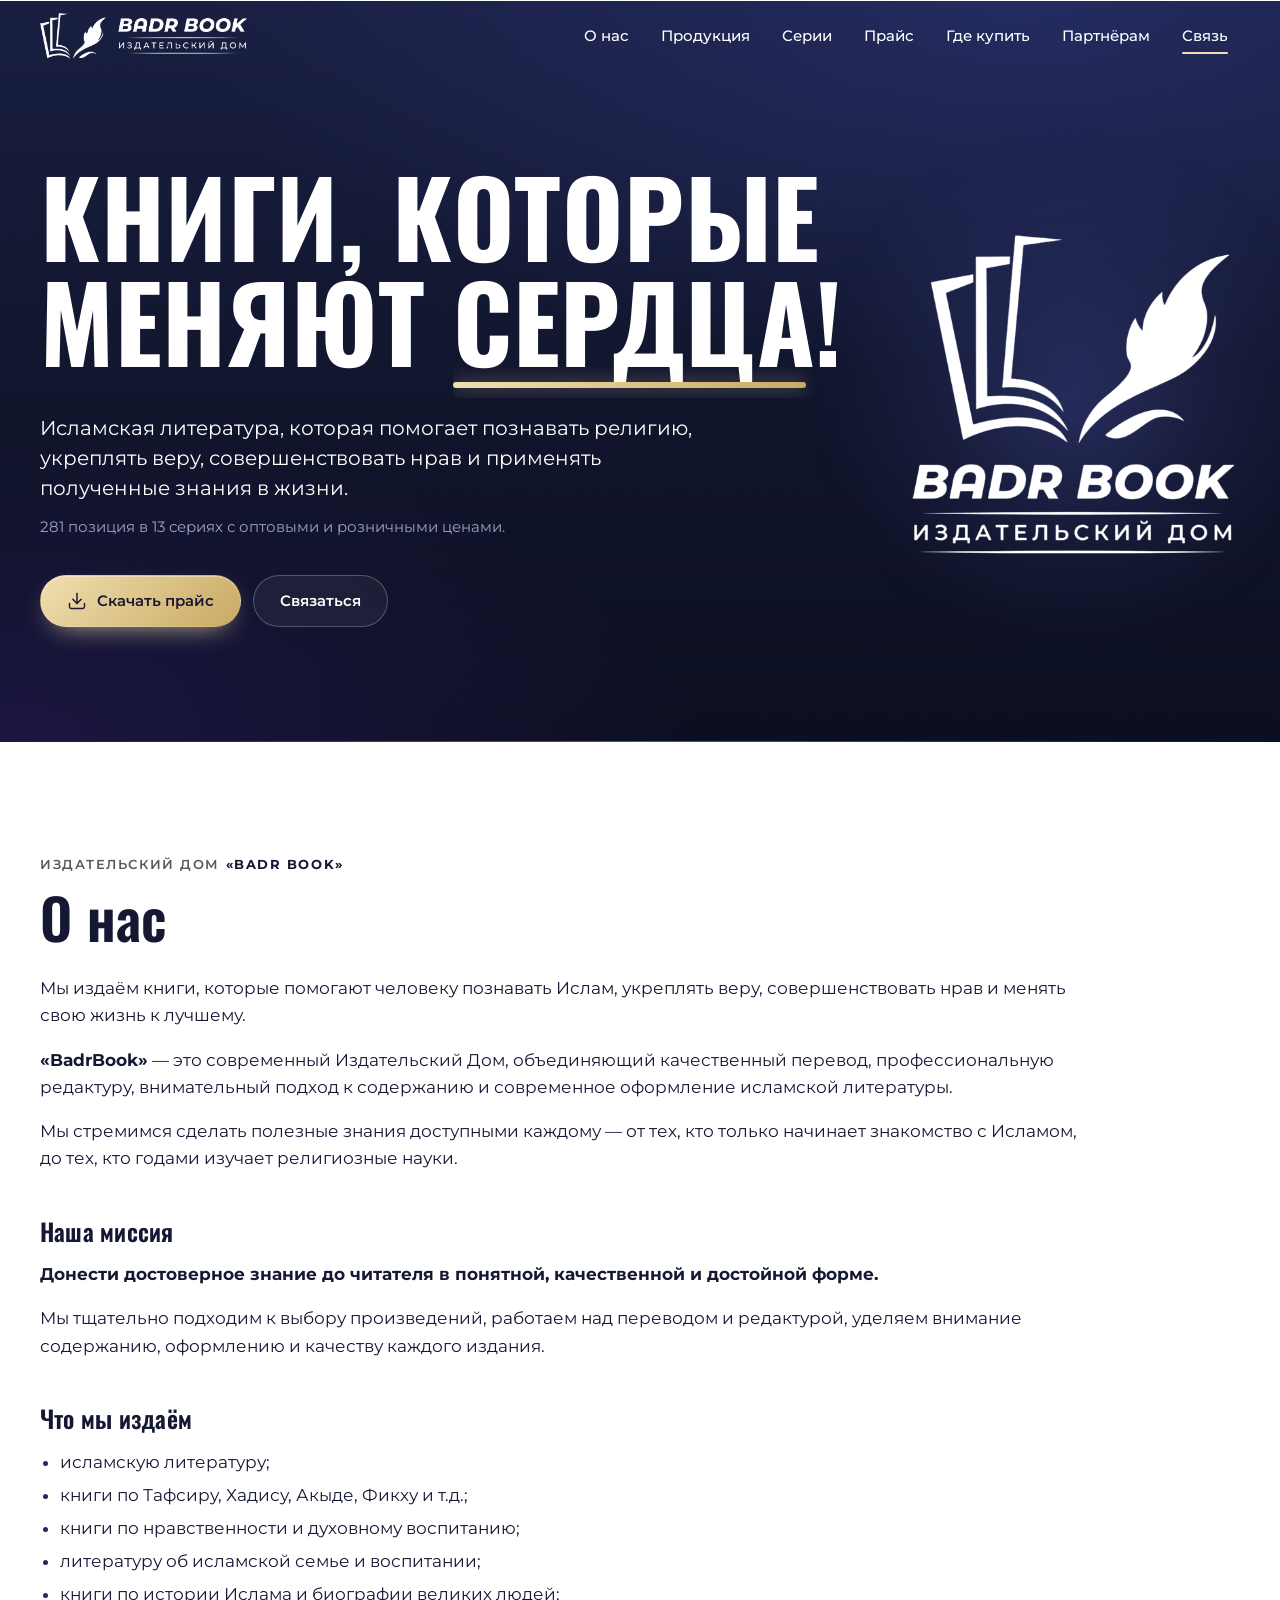
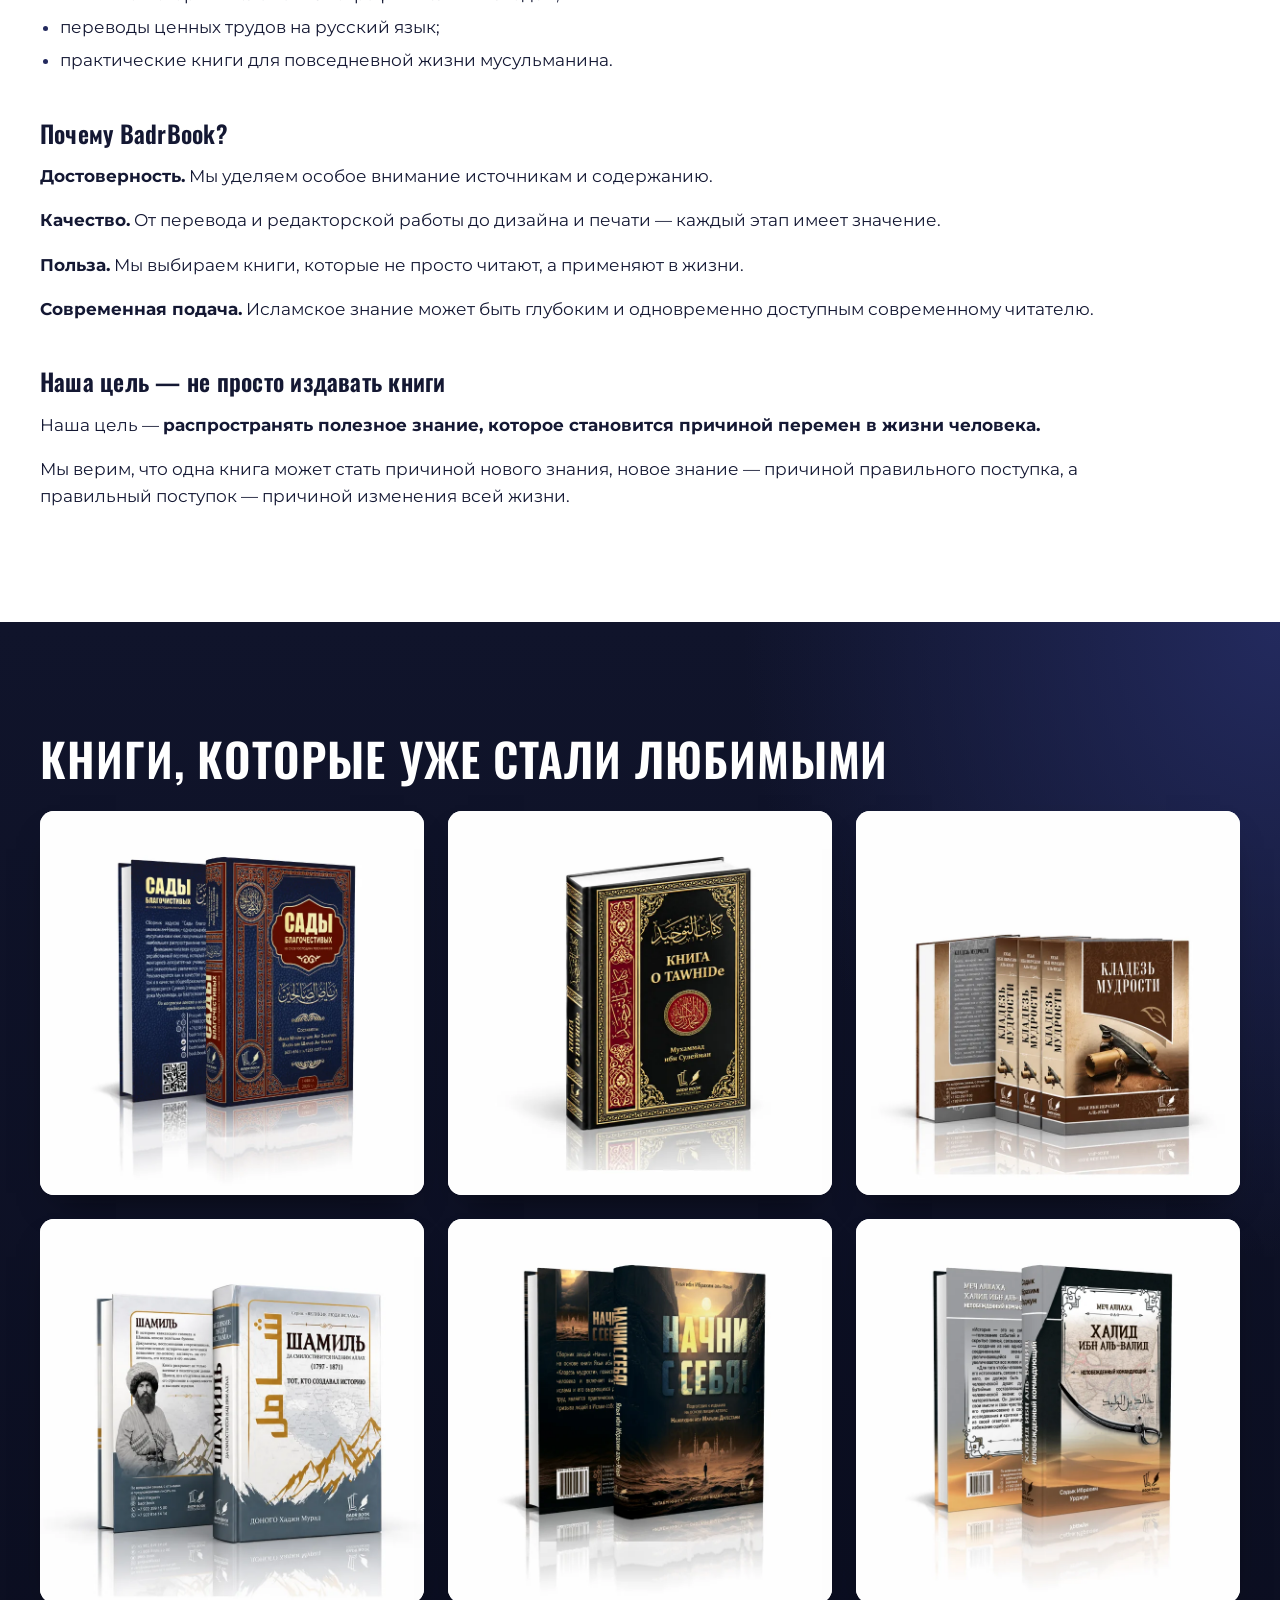
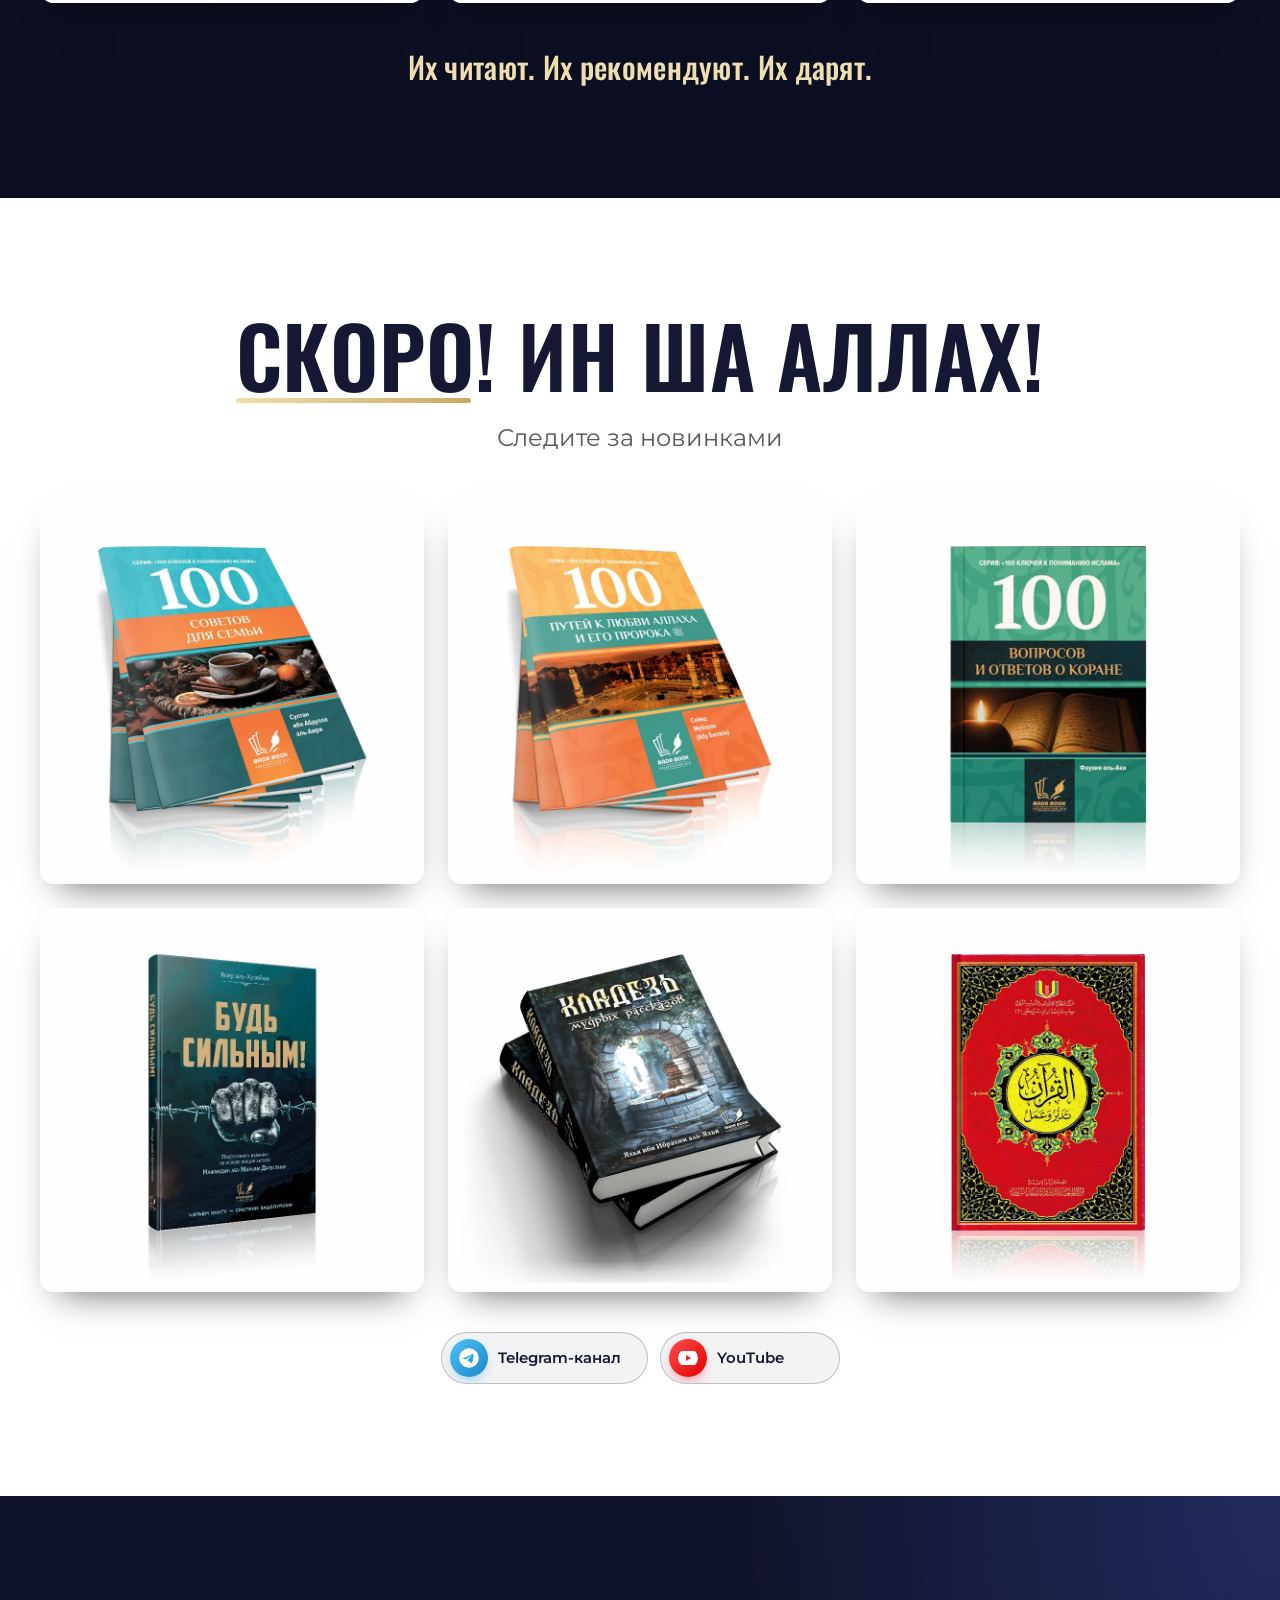
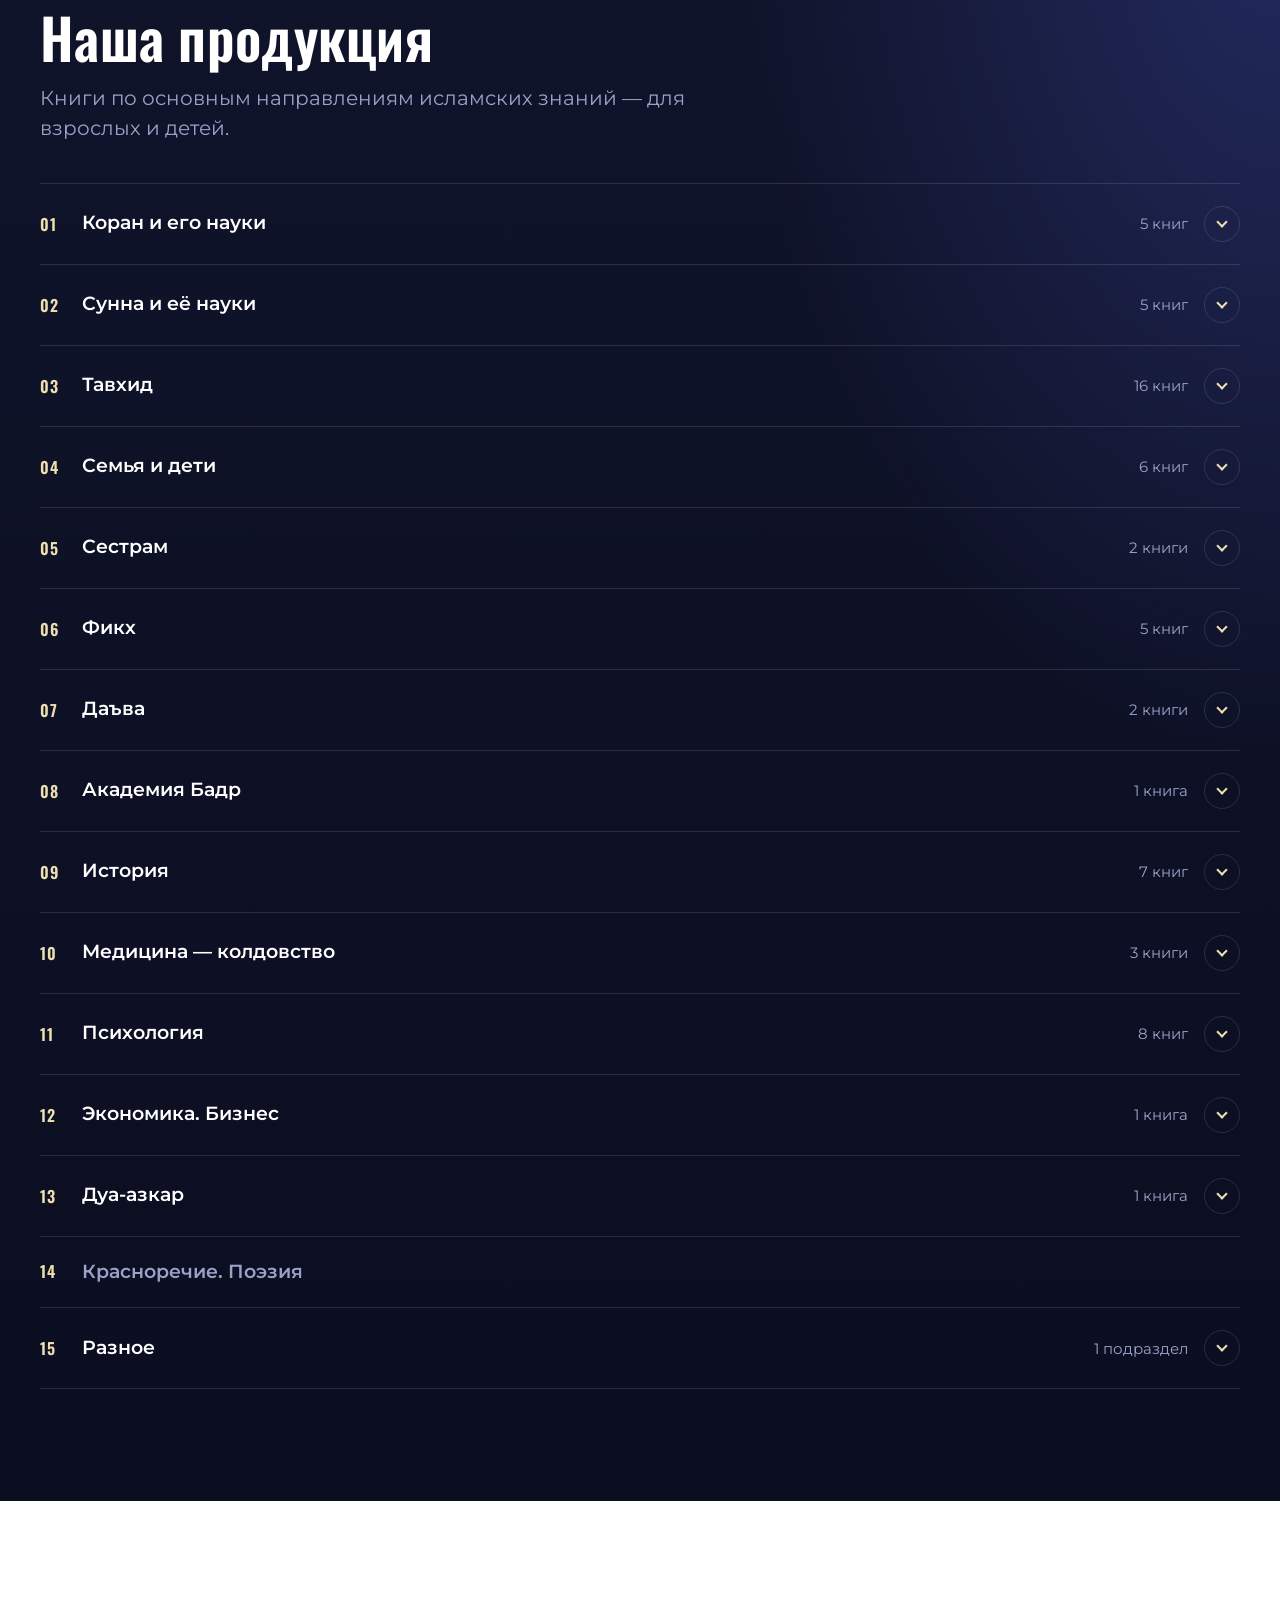
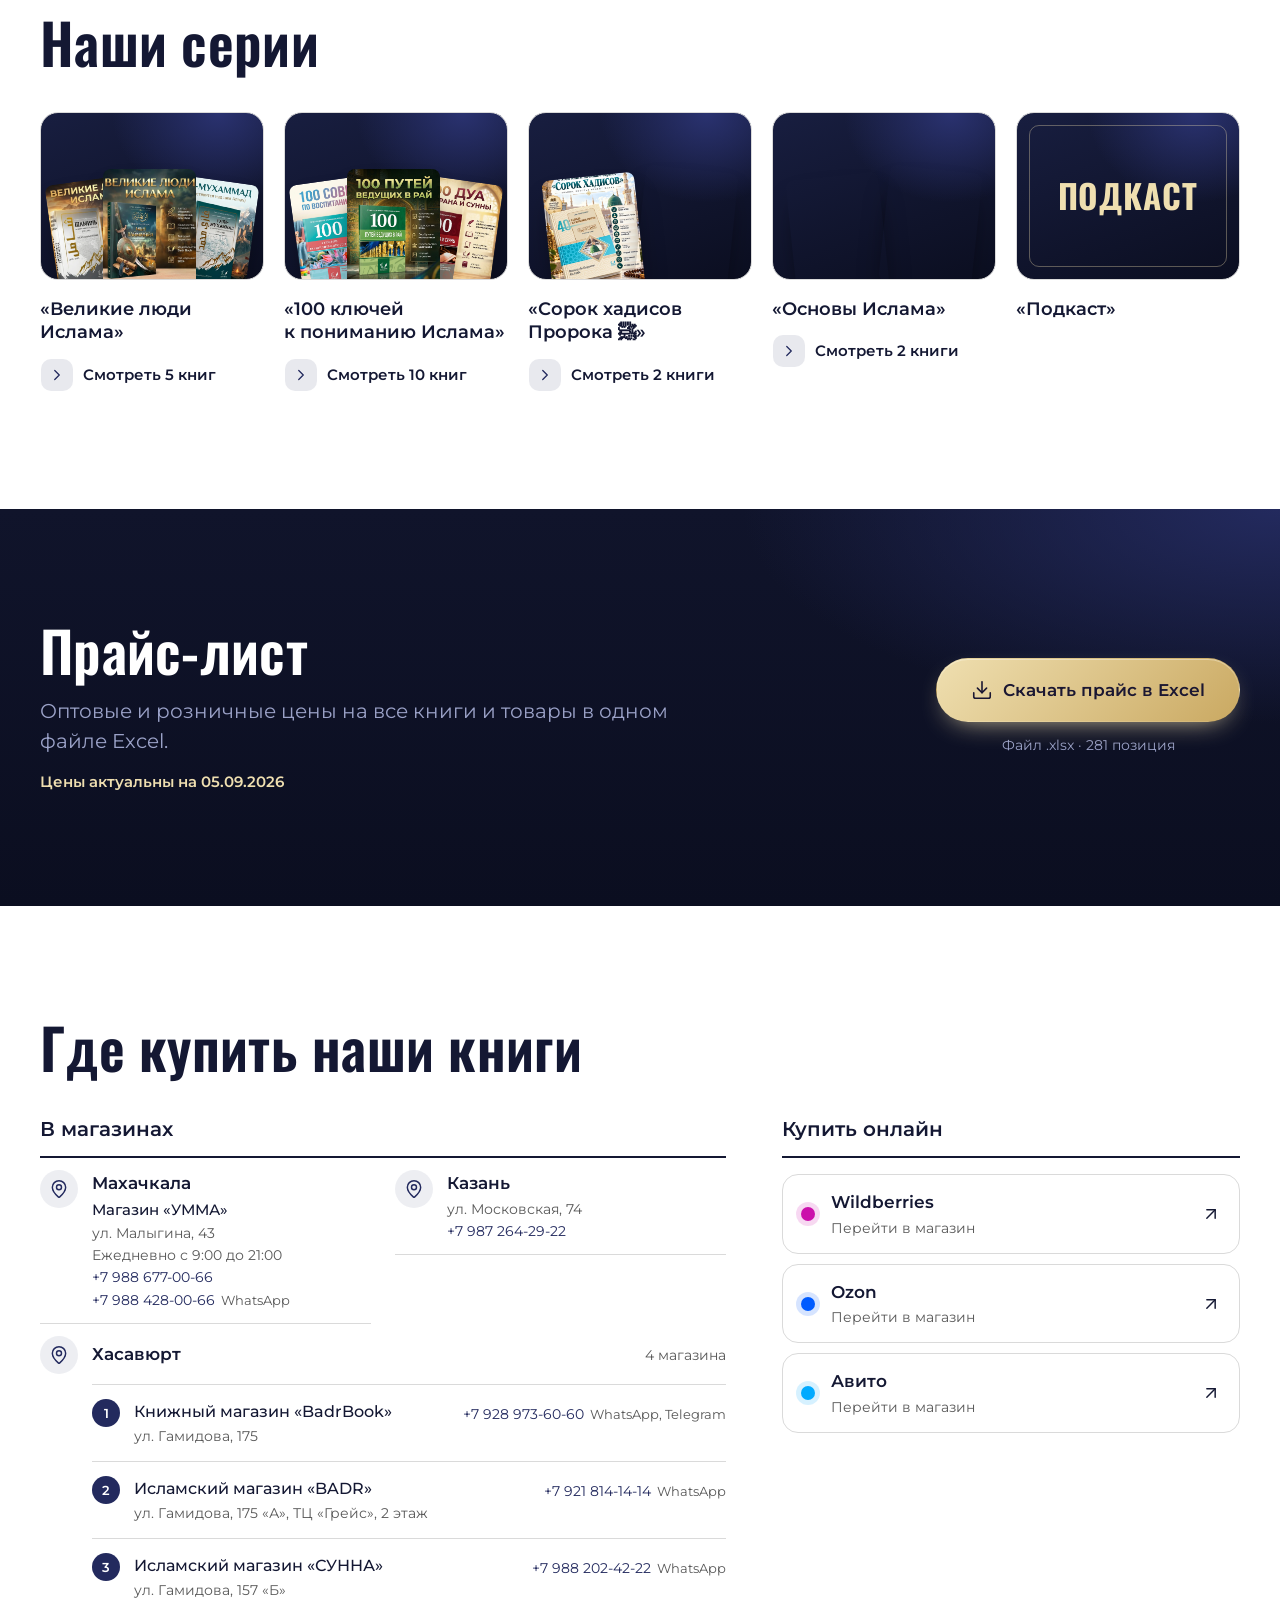
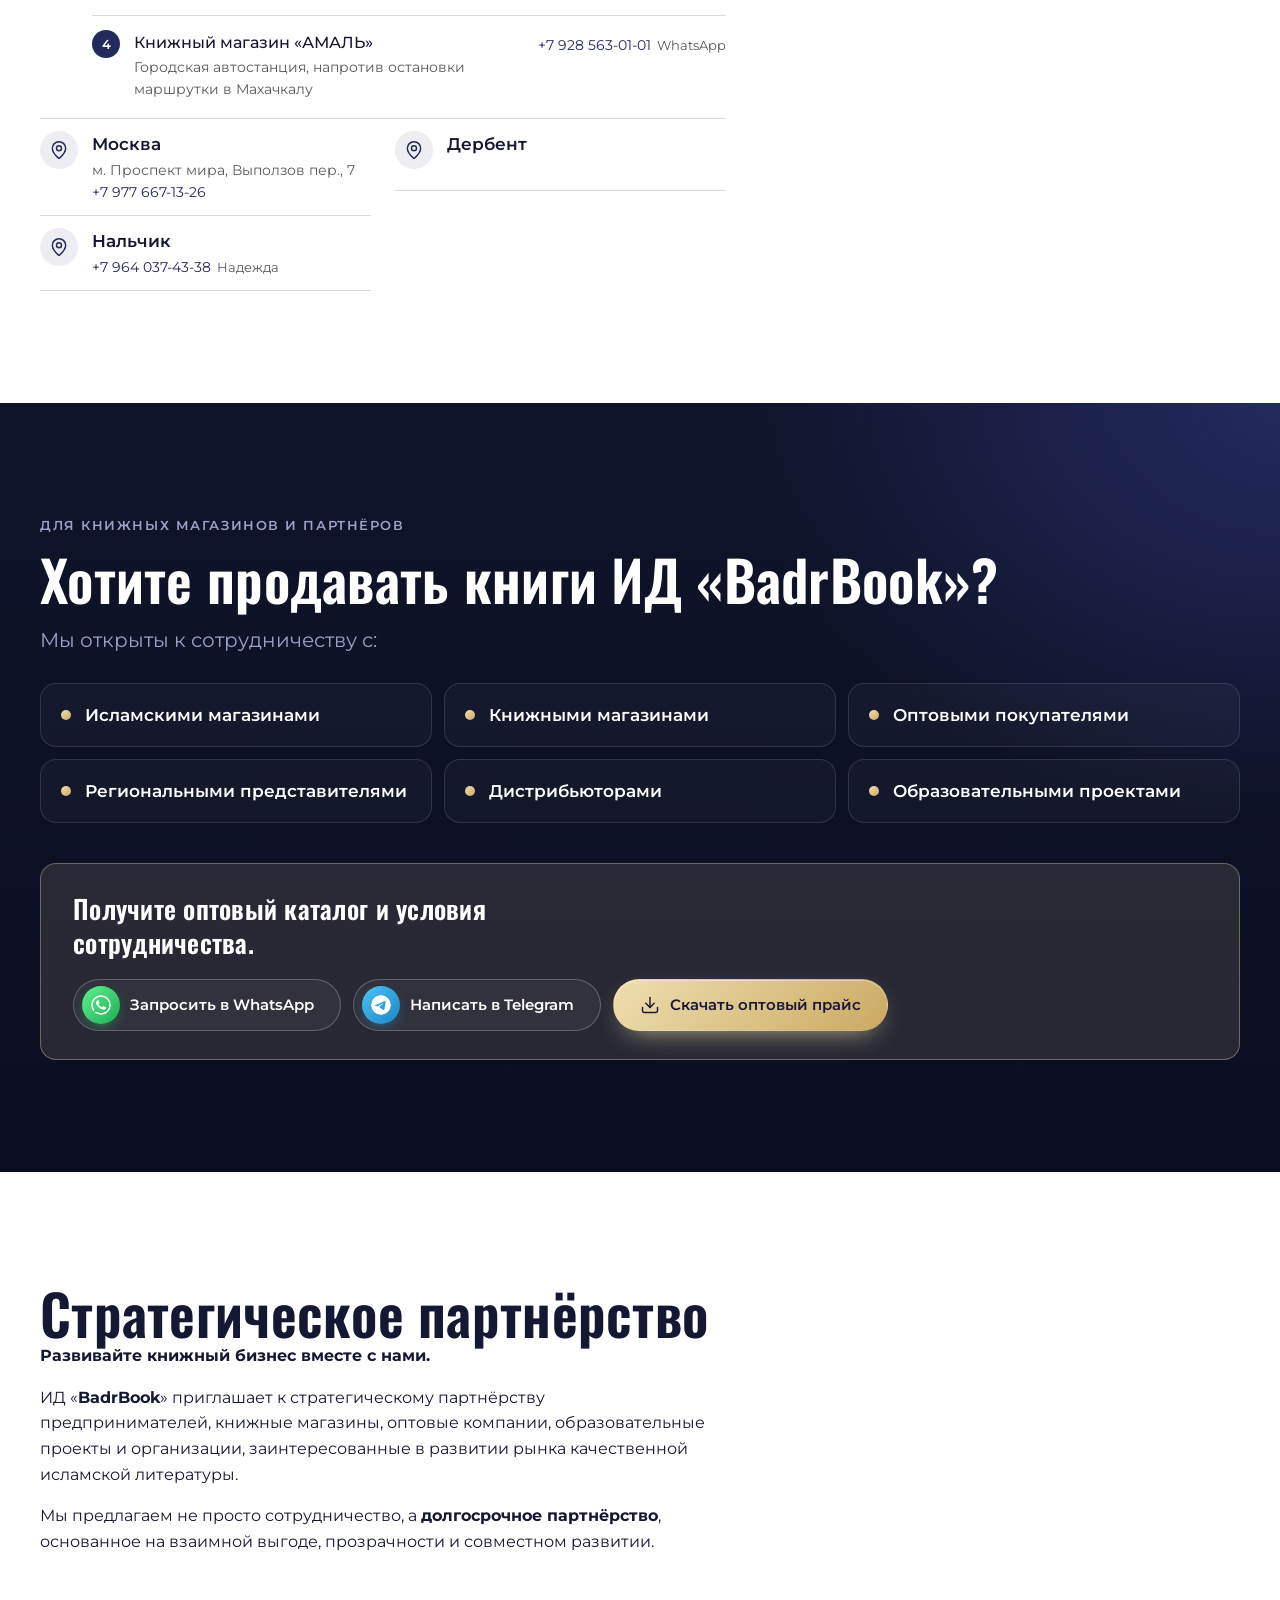
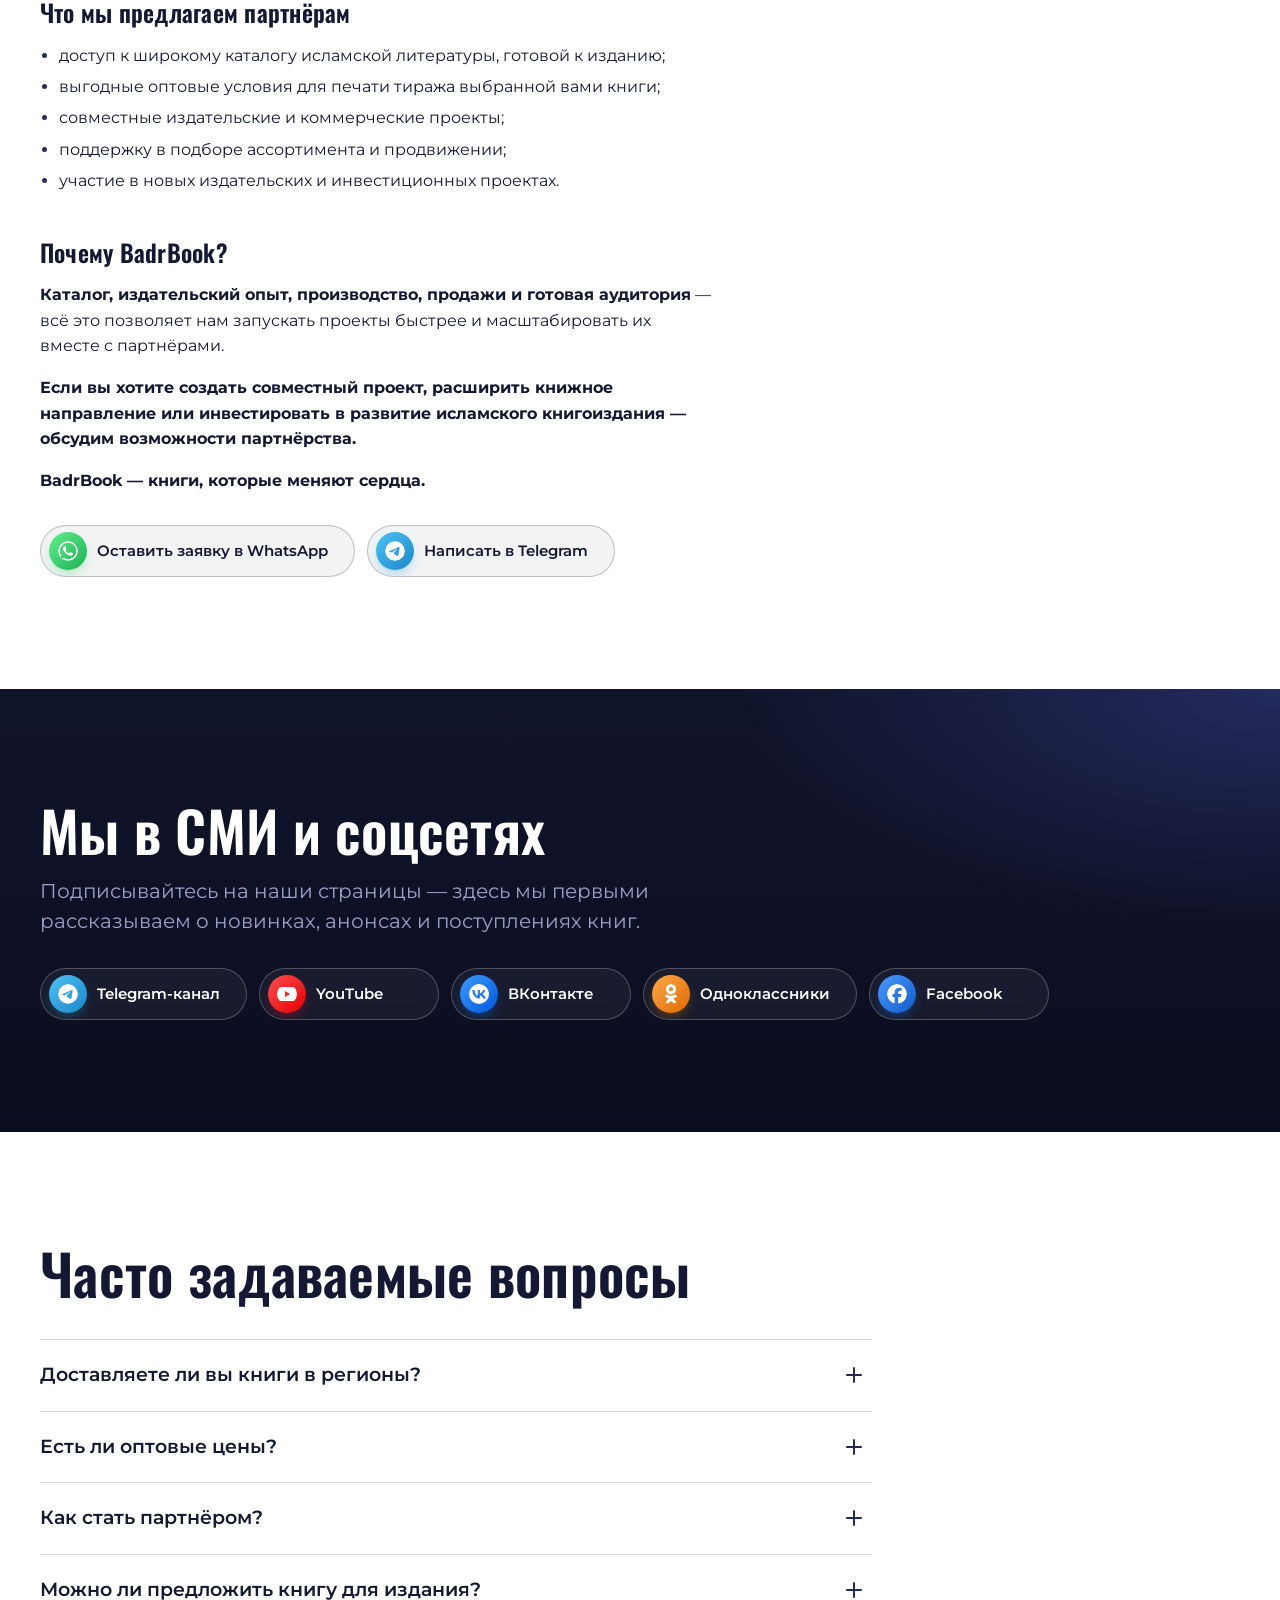
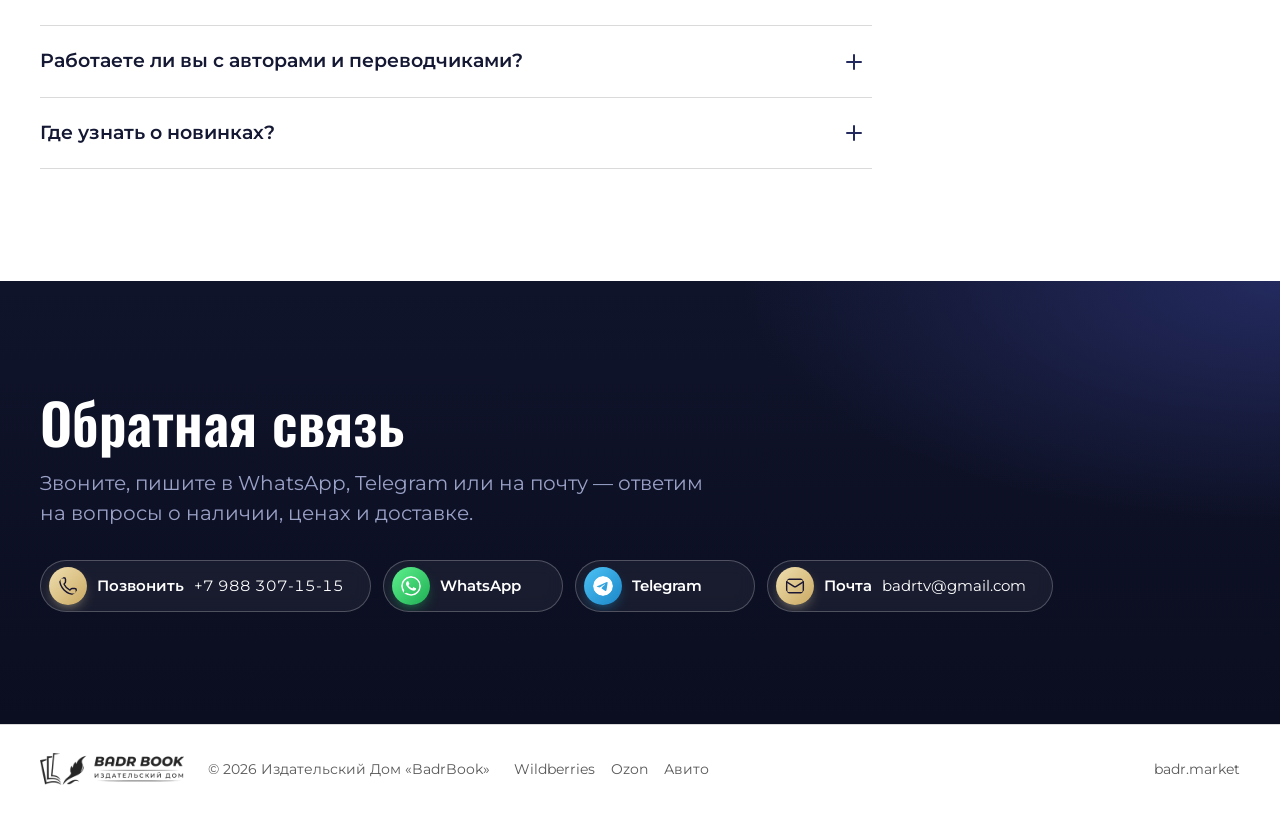
==== commit 93f4f9c7: "Новые книги в разделах: Даъва, Коран, Сунна, Тавхид, Фикх, История и др. Co-Authored-By: Claude Opus" ====
--- a/site/index.html
+++ b/site/index.html
@@ -213,10 +213,15 @@
            A subsection: data-sub="Название подраздела", e.g. <img data-category="misc" data-sub="Открытки" …> -->
       <template id="category-books">
         <img data-category="quran" src="assets/categories/tolkovanie-posledney-treti-korana.webp" alt="Толкование последних трёх частей Священного Корана" width="720" height="926">
+        <img data-category="quran" src="assets/categories/svyashchennyy-koran-saadi-3-toma.webp" alt="Священный Коран: смысловой перевод с комментариями ас-Саади (3 тома)" width="720" height="960">
+        <img data-category="quran" src="assets/categories/svyashchennyy-koran-25-27-tverdyy.webp" alt="Священный Коран: смысловой перевод 25–27-й частей с комментариями ас-Саади (твёрдый переплёт)" width="720" height="960">
+        <img data-category="quran" src="assets/categories/svyashchennyy-koran-25-27-myagkiy.webp" alt="Священный Коран: смысловой перевод 25–27-й частей с комментариями ас-Саади (мягкий переплёт)" width="720" height="960">
+        <img data-category="quran" src="assets/categories/svyashchennyy-koran-22-24.webp" alt="Священный Коран: смысловой перевод 22–24-й частей с комментариями ас-Саади" width="720" height="960">
         <img data-category="sunna" src="assets/categories/sady-blagochestivyh.webp" alt="Сады благочестивых" width="720" height="894">
         <img data-category="sunna" src="assets/categories/100-hadisov-pro-eto.webp" alt="100 хадисов про это…" width="720" height="894">
         <img data-category="sunna" src="assets/categories/dostoinstva-proroka-muhammada.webp" alt="Достоинства Пророка Мухаммада ﷺ" width="720" height="926">
         <img data-category="sunna" src="assets/categories/ego-vospital-sam-allah-muhammad.webp" alt="Его воспитал сам Аллах: Мухаммад ﷺ" width="720" height="894">
+        <img data-category="sunna" src="assets/categories/muhammad-mubarakfuri.webp" alt="Мухаммад ﷺ (Сафи ар-Рахман аль-Мубаракфури)" width="720" height="960">
         <img data-category="tawhid" src="assets/categories/desyat-zolotyh-pravil.webp" alt="Десять золотых правил для очищения души" width="720" height="926">
         <img data-category="tawhid" src="assets/categories/islamskie-voprosy-dlya-detey.webp" alt="Исламские вопросы и ответы для детей, необходимые для взрослых" width="720" height="926">
         <img data-category="tawhid" src="assets/categories/ya-hochu-pokayatsya.webp" alt="Я хочу покаяться, но…" width="720" height="926">
@@ -229,6 +234,10 @@
         <img data-category="tawhid" src="assets/categories/100-voprosov-po-edinobozhiyu.webp" alt="100 вопросов и ответов по единобожию" width="720" height="894">
         <img data-category="tawhid" src="assets/categories/kniga-o-tawhide.webp" alt="Книга о Таухиде" width="720" height="960">
         <img data-category="tawhid" src="assets/categories/konec-sveta.webp" alt="Конец света" width="720" height="960">
+        <img data-category="tawhid" src="assets/categories/kak-my-ponimaem-edinobozhie.webp" alt="Как мы понимаем единобожие" width="720" height="960">
+        <img data-category="tawhid" src="assets/categories/voprosy-shiitskaya-molodezh.webp" alt="Вопросы, которые привели шиитскую молодёжь к истине!" width="720" height="960">
+        <img data-category="tawhid" src="assets/categories/sobranie-v-nedzhefe.webp" alt="Собрание в Неджефе" width="720" height="960">
+        <img data-category="tawhid" src="assets/categories/vozvrashchenie-sefevidov.webp" alt="Возвращение Сефевидов" width="720" height="960">
         <img data-category="family" src="assets/categories/100-resheniy-supruzheskih-problem.webp" alt="100 решений супружеских проблем" width="720" height="894">
         <img data-category="family" src="assets/categories/100-sovetov-po-vospitaniyu-detey.webp" alt="100 советов по воспитанию детей" width="720" height="894">
         <img data-category="family" src="assets/categories/deti-musulman-obyazany-znat.webp" alt="Дети мусульман обязаны знать" width="720" height="894">
@@ -240,14 +249,21 @@
         <img data-category="fiqh" src="assets/categories/obnovi-svoyu-molitvu.webp" alt="Обнови свою молитву" width="720" height="960">
         <img data-category="fiqh" src="assets/categories/put-k-uspehu-namaz.webp" alt="Путь к успеху: Намаз" width="720" height="926">
         <img data-category="fiqh" src="assets/categories/fetvy-po-stolpam-islama.webp" alt="Фетвы по столпам Ислама" width="720" height="926">
+        <img data-category="fiqh" src="assets/categories/sokrashchennoe-izlozhenie-al-muzani.webp" alt="Сокращённое изложение Имамом аль-Музани частных вопросов шафиитского права (2 тома)" width="720" height="960">
+        <img data-category="fiqh" src="assets/categories/voprosy-pervogo-stolpa-islama.webp" alt="Вопросы, касающиеся первого столпа Ислама (на аварском языке)" width="720" height="960">
+        <img data-category="dawah" src="assets/categories/sbornik-ahmad-didat.webp" alt="Ахмад Дидат: Сборник" width="720" height="960">
+        <img data-category="dawah" src="assets/categories/eto-i-est-islam.webp" alt="Будьте справедливы к самим себе… Это и есть Ислам!" width="720" height="960">
         <img data-category="academy" src="assets/categories/arabskie-propisi.webp" alt="Арабские прописи" width="720" height="926">
         <img data-category="history" src="assets/categories/shamil.webp" alt="Великие люди Ислама: Шамиль" width="720" height="720">
         <img data-category="history" src="assets/categories/halid-ibn-al-valid.webp" alt="Меч Аллаха. Халид ибн аль-Валид" width="720" height="720">
         <img data-category="history" src="assets/categories/badriyyun.webp" alt="Бадрийюн: участники битвы при Бадре" width="720" height="894">
         <img data-category="history" src="assets/categories/gazi-muhammad.webp" alt="Великие люди Ислама: Гази-Мухаммад" width="720" height="926">
         <img data-category="history" src="assets/categories/aysha.webp" alt="Великие люди Ислама: Айша, Мать верующих" width="720" height="720">
+        <img data-category="history" src="assets/categories/al-kuds-nikogda-ne-budet-evreyskoy.webp" alt="Аль-Кудс никогда не будет еврейской" width="720" height="960">
+        <img data-category="history" src="assets/categories/kartinki-iz-zhizni-tabiinov.webp" alt="Картинки из жизни табиинов" width="720" height="960">
         <img data-category="medicine" src="assets/categories/500-voprosov-o-dzhinnah.webp" alt="500 вопросов и ответов о джиннах" width="720" height="964">
         <img data-category="medicine" src="assets/categories/beregi-cheloveka-ot-dzhinov.webp" alt="Оберегание человека от джиннов и шайтанов" width="720" height="926">
+        <img data-category="medicine" src="assets/categories/hidzhama.webp" alt="Хиджама: кровопускание" width="720" height="960">
         <img data-category="psychology" src="assets/categories/100-mudrostey-i-izrecheniy.webp" alt="100 мудростей и изречений" width="720" height="894">
         <img data-category="psychology" src="assets/categories/kladez-mudrosti.webp" alt="Кладезь мудрости" width="720" height="894">
         <img data-category="psychology" src="assets/categories/nachni-s-sebya.webp" alt="Начни с себя!" width="720" height="960">
@@ -255,6 +271,7 @@
         <img data-category="psychology" src="assets/categories/iz-tesnoty-k-svetu.webp" alt="Из тесноты к свету" width="720" height="926">
         <img data-category="psychology" src="assets/categories/iscelenie-serdec.webp" alt="Исцеление сердец" width="720" height="926">
         <img data-category="psychology" src="assets/categories/nashih-nravov-dostatochno.webp" alt="Наших нравов достаточно!" width="720" height="926">
+        <img data-category="psychology" src="assets/categories/smyagchenie-serdec.webp" alt="Смягчение сердец" width="720" height="960">
         <img data-category="economics" src="assets/categories/100-motivaciy-dlya-uspeha.webp" alt="100 мотиваций для успеха" width="720" height="926">
         <img data-category="dua" src="assets/categories/100-dua-iz-korana-i-sunny.webp" alt="100 дуа из Корана и Сунны" width="720" height="894">
         <img data-category="misc" data-sub="Открытки" src="assets/categories/tsitata-1.webp" alt="Каждая книга — это ещё один кирпичик знаний" width="720" height="1080">
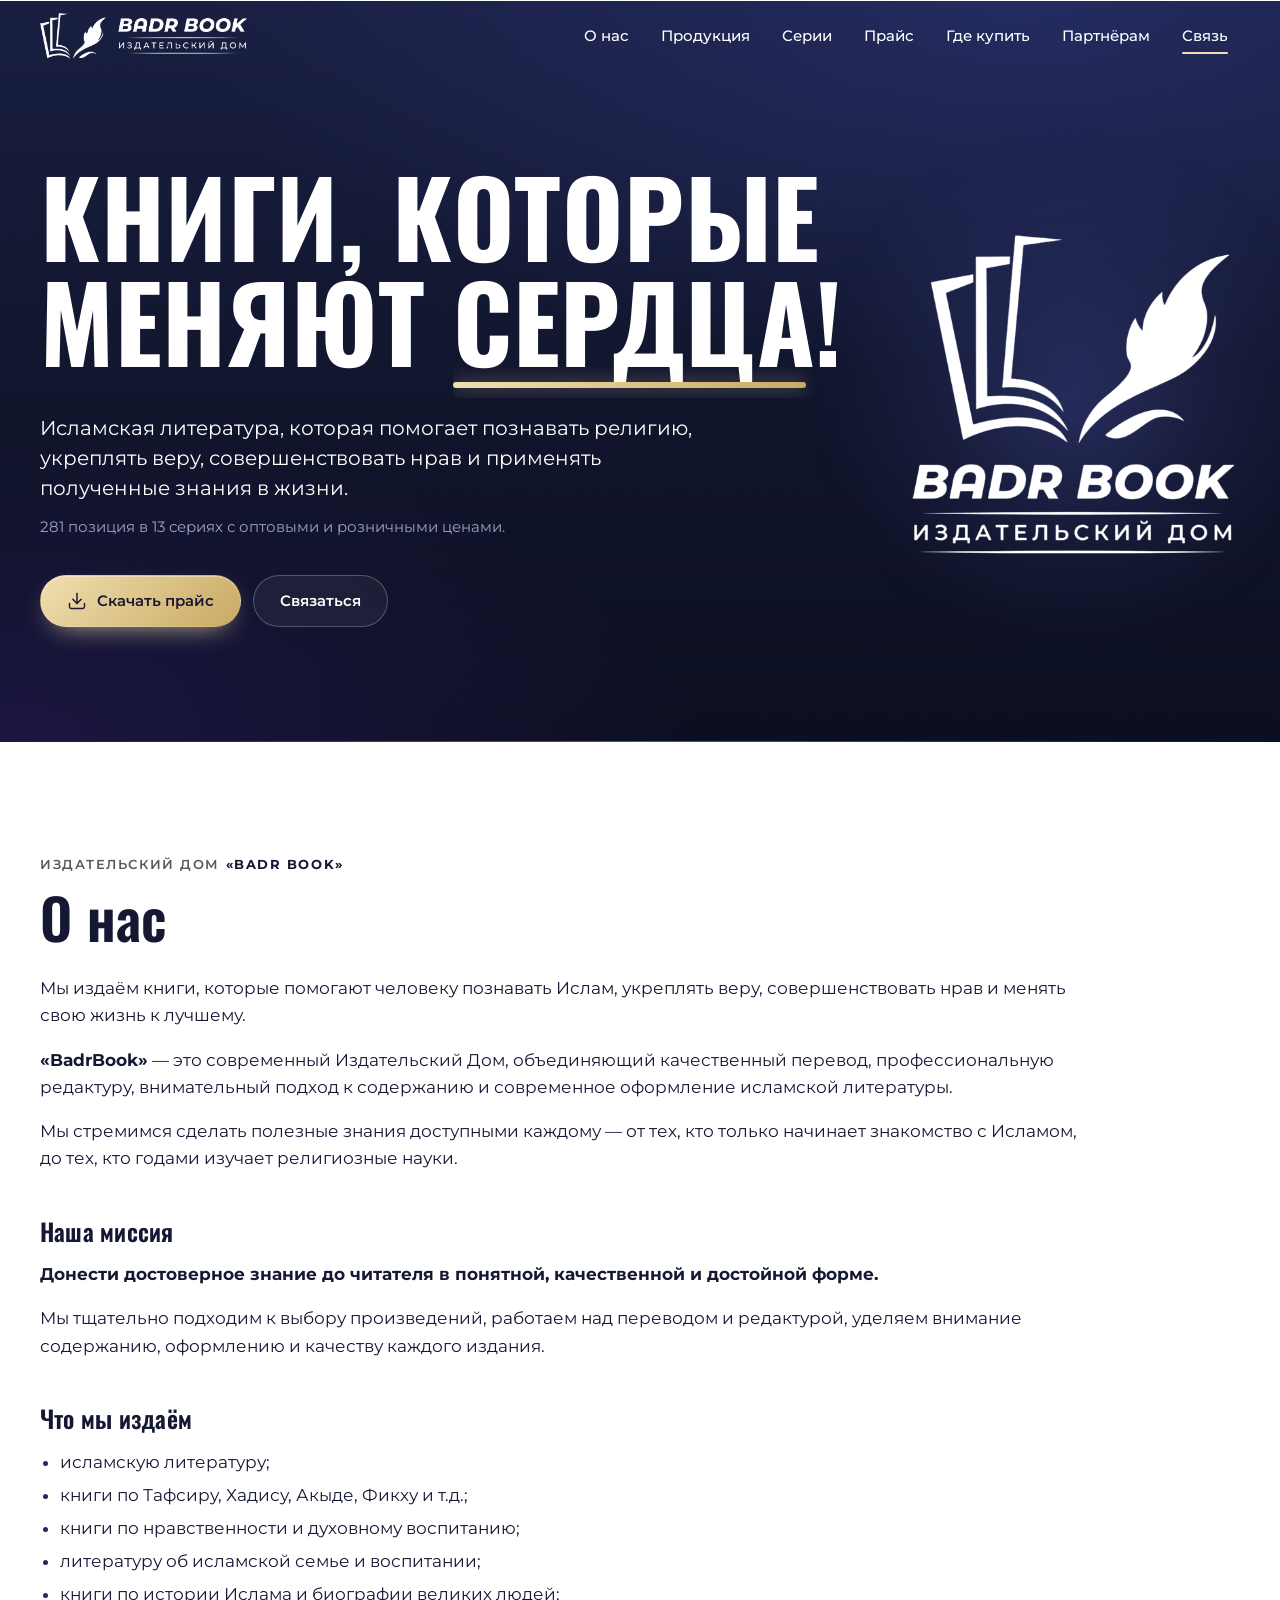
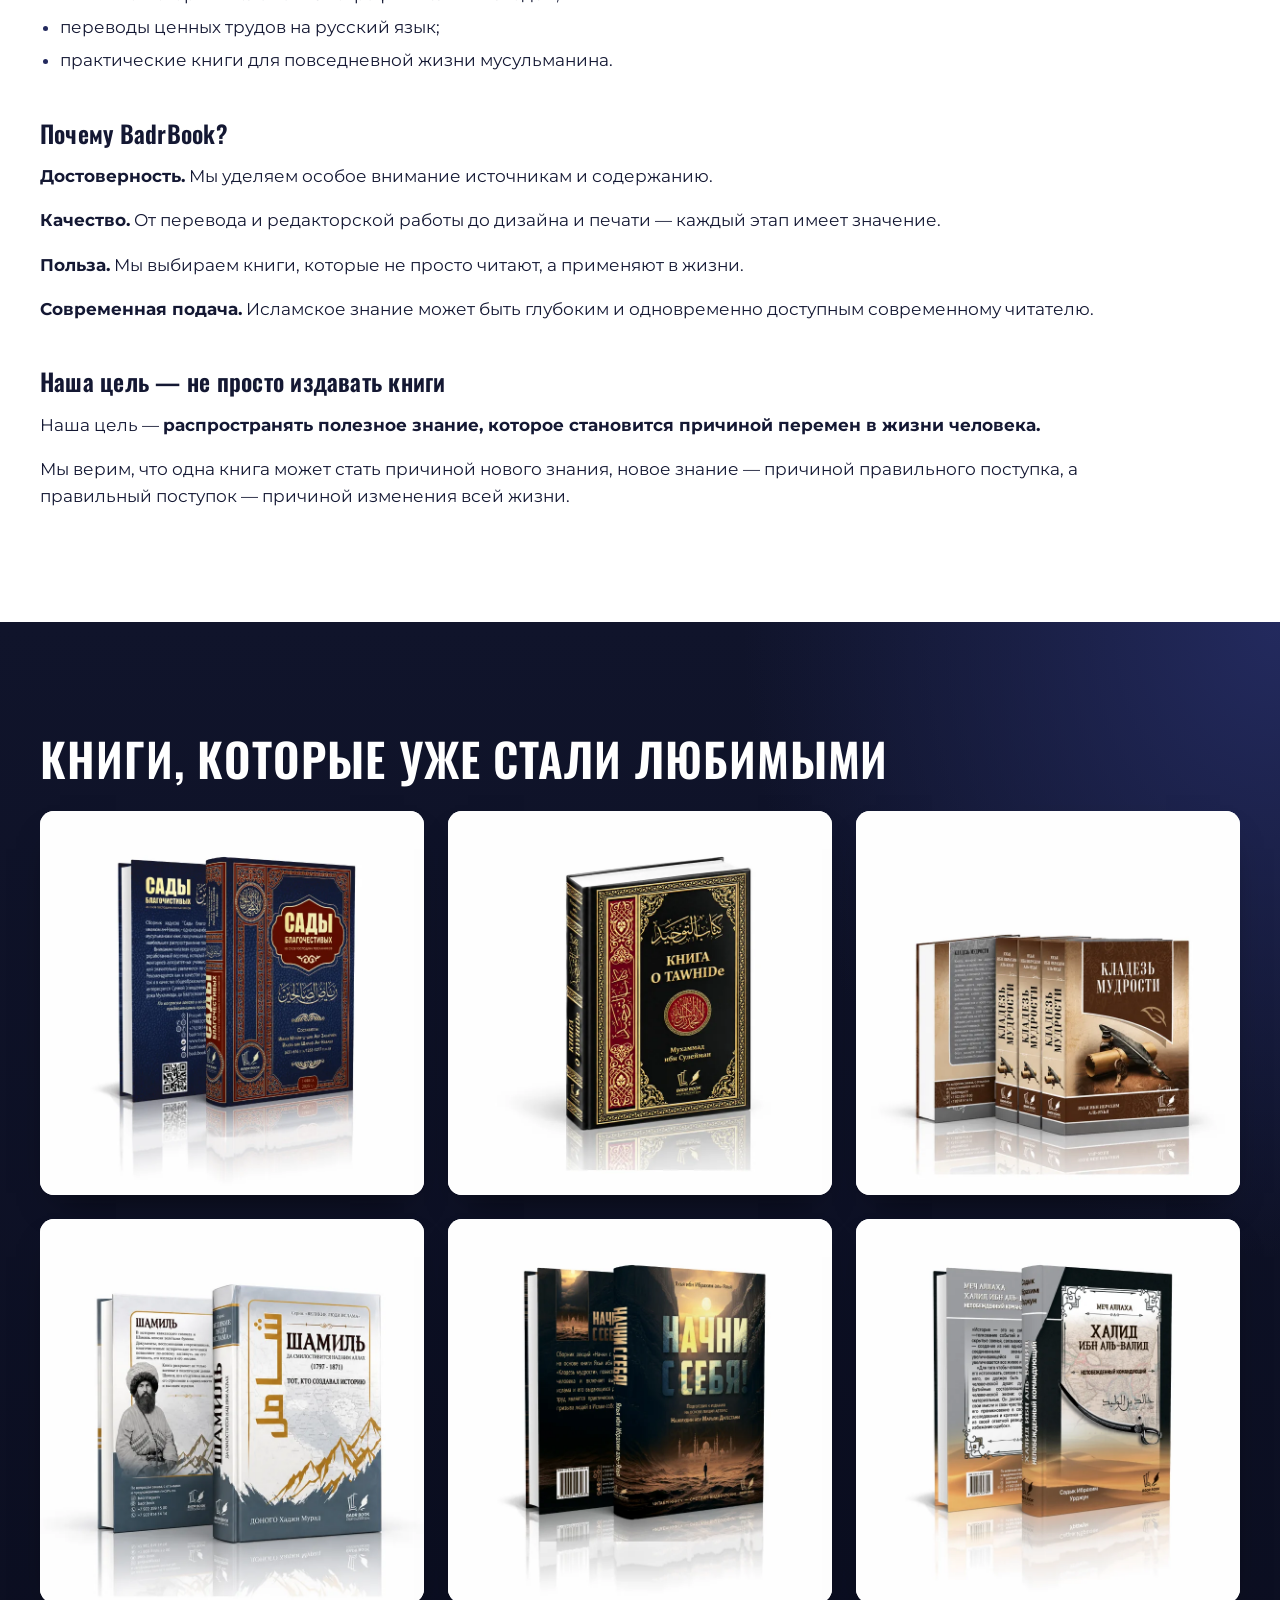
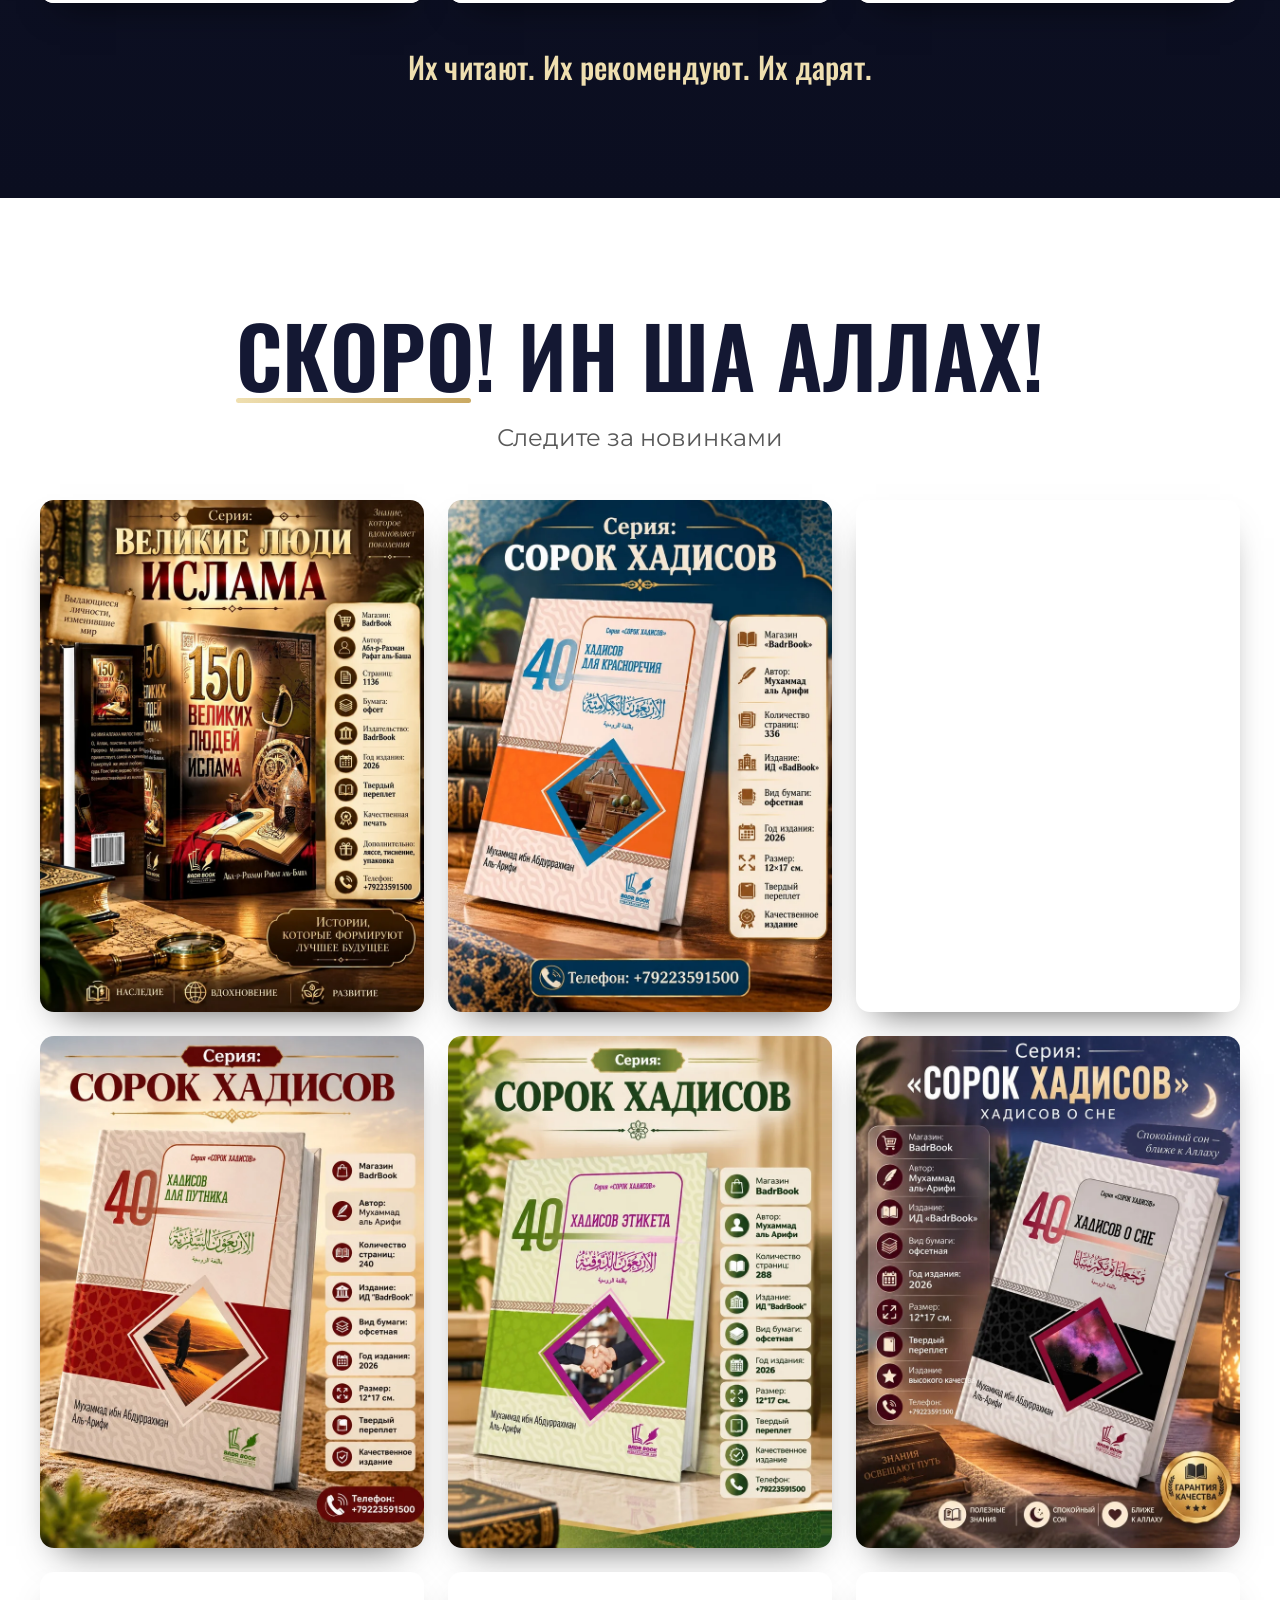
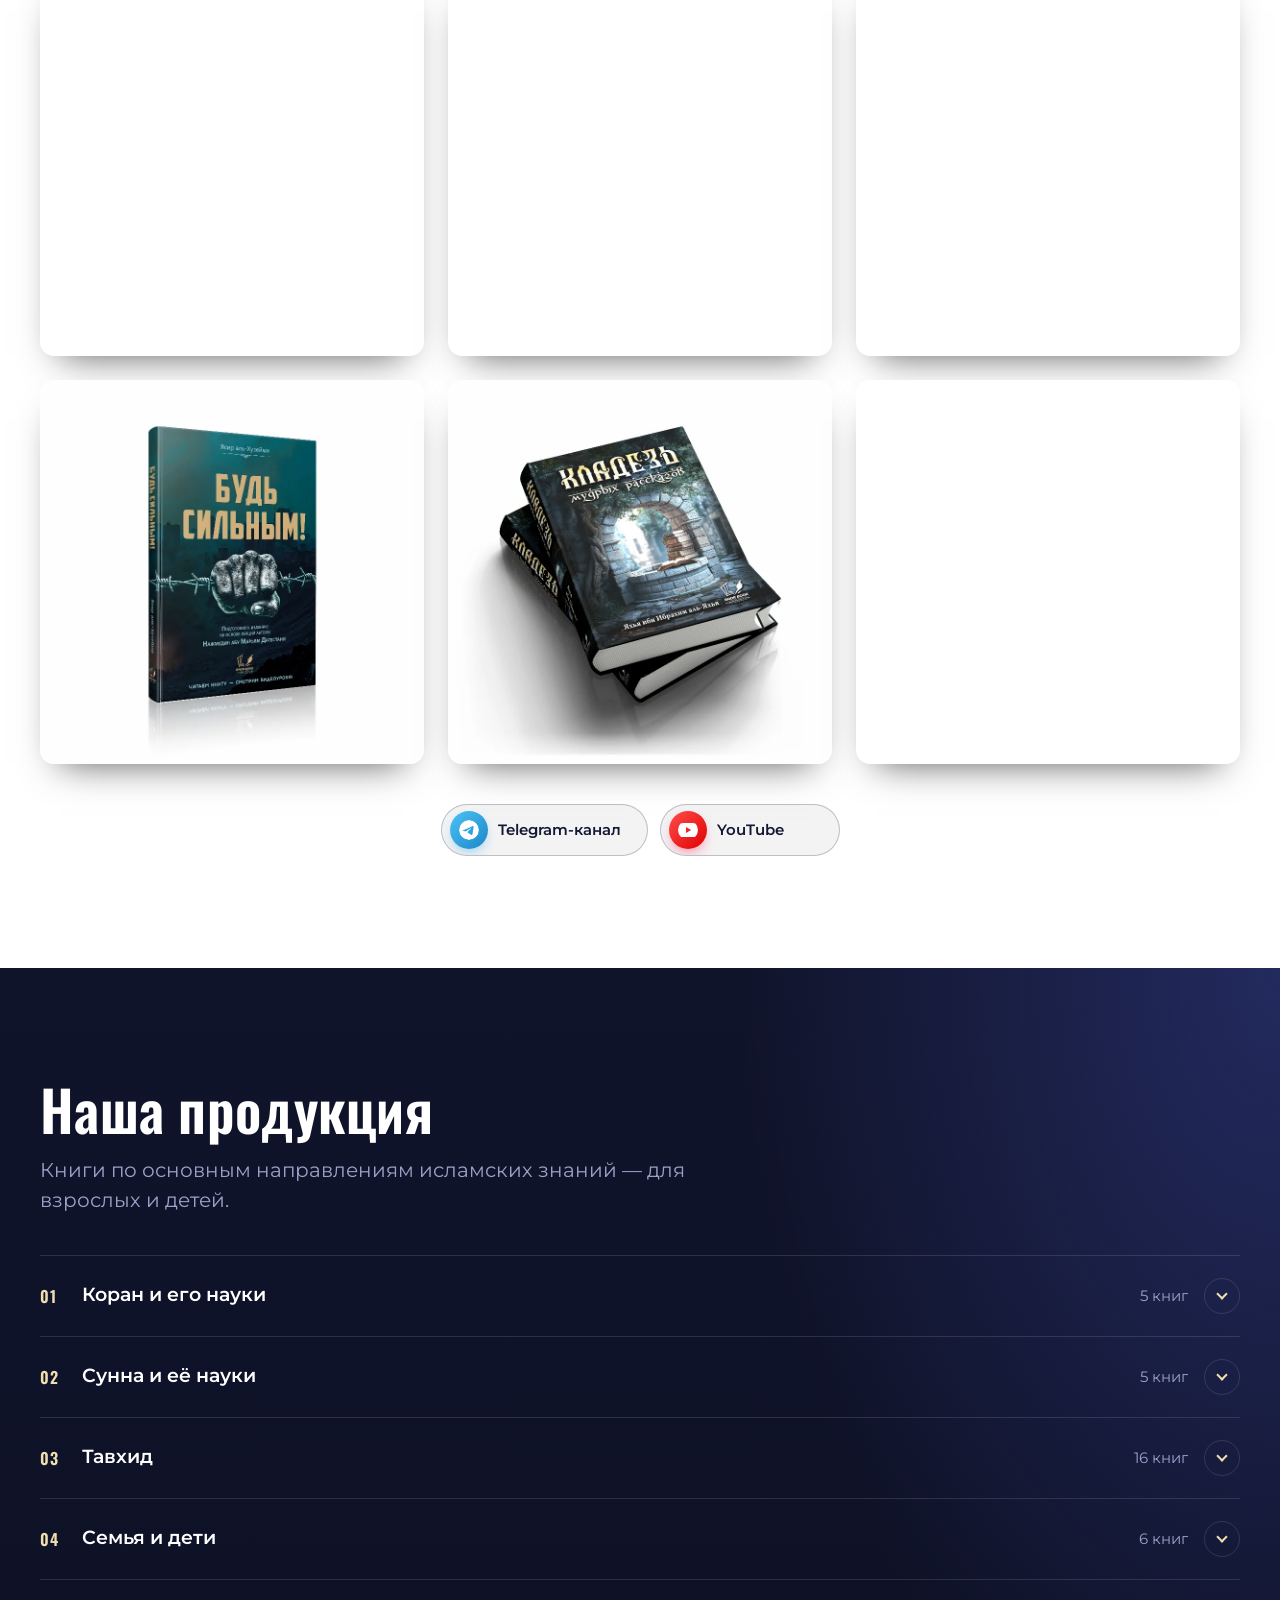
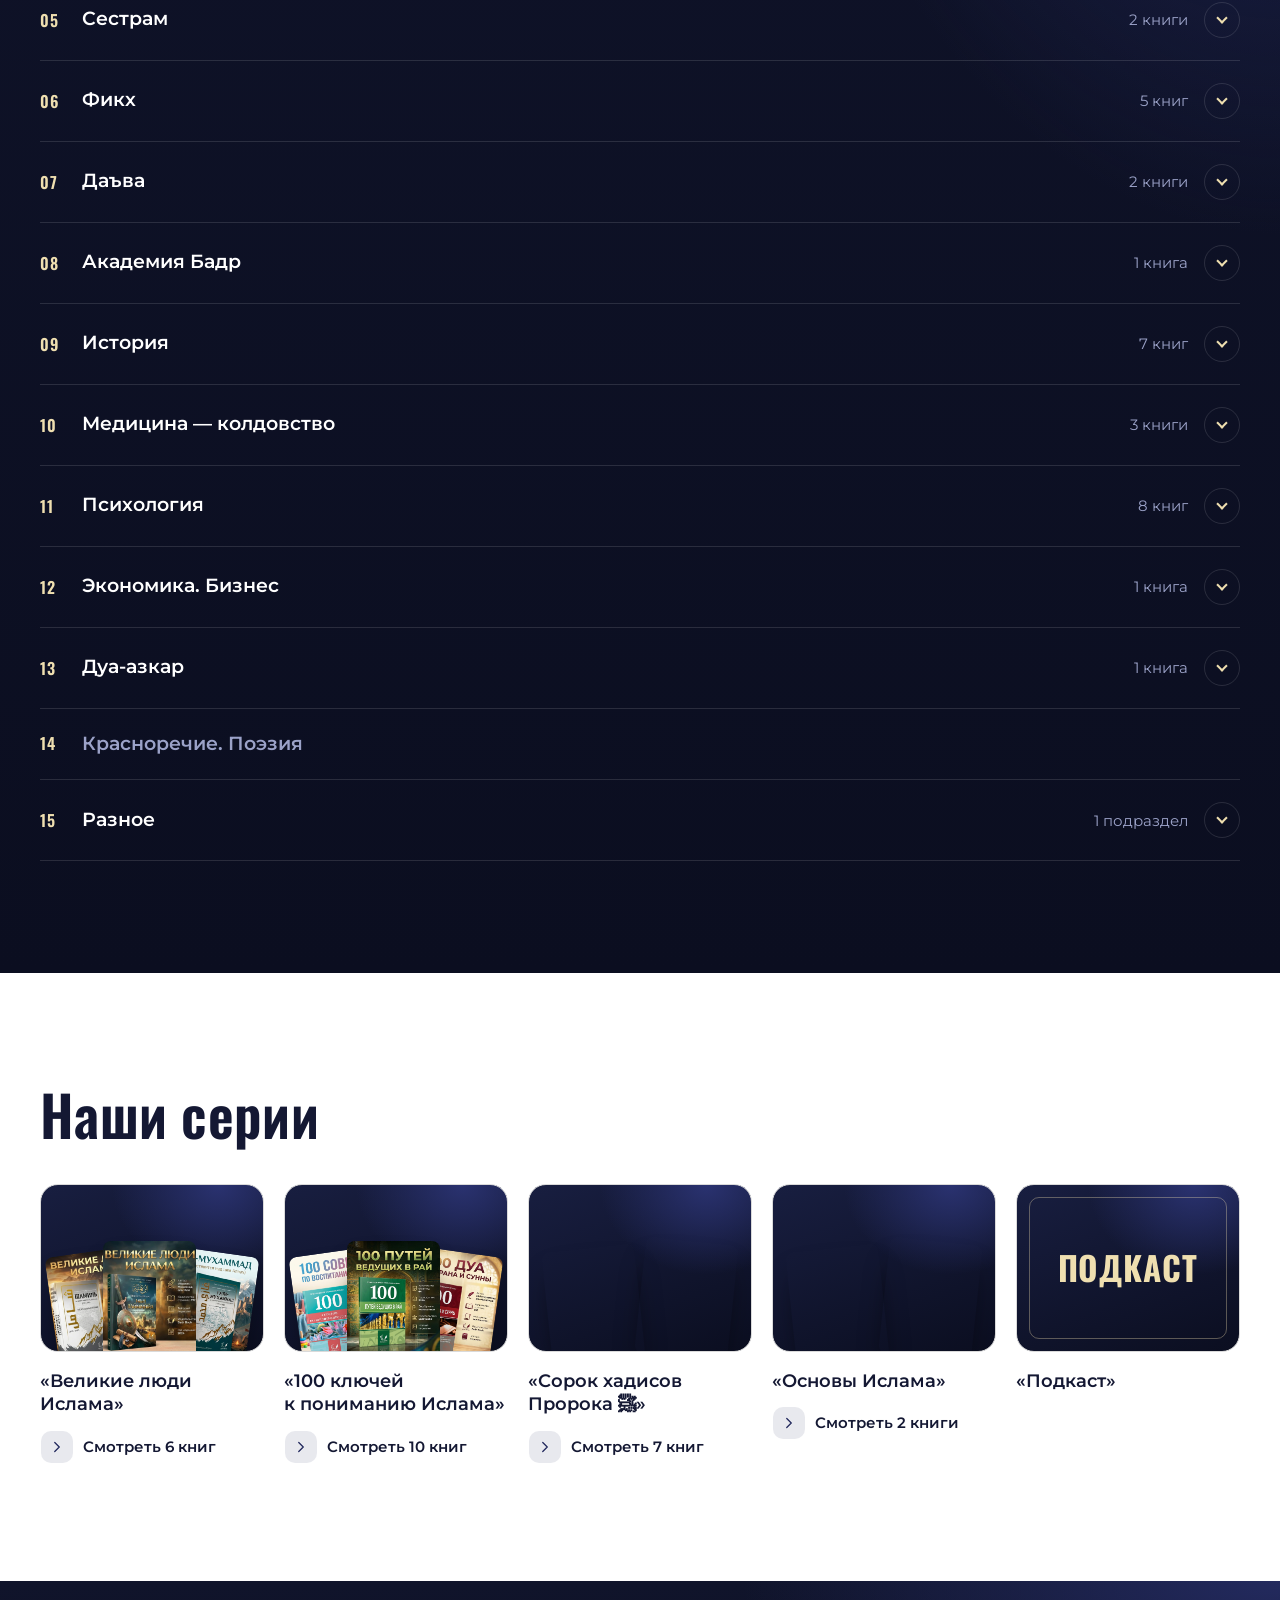
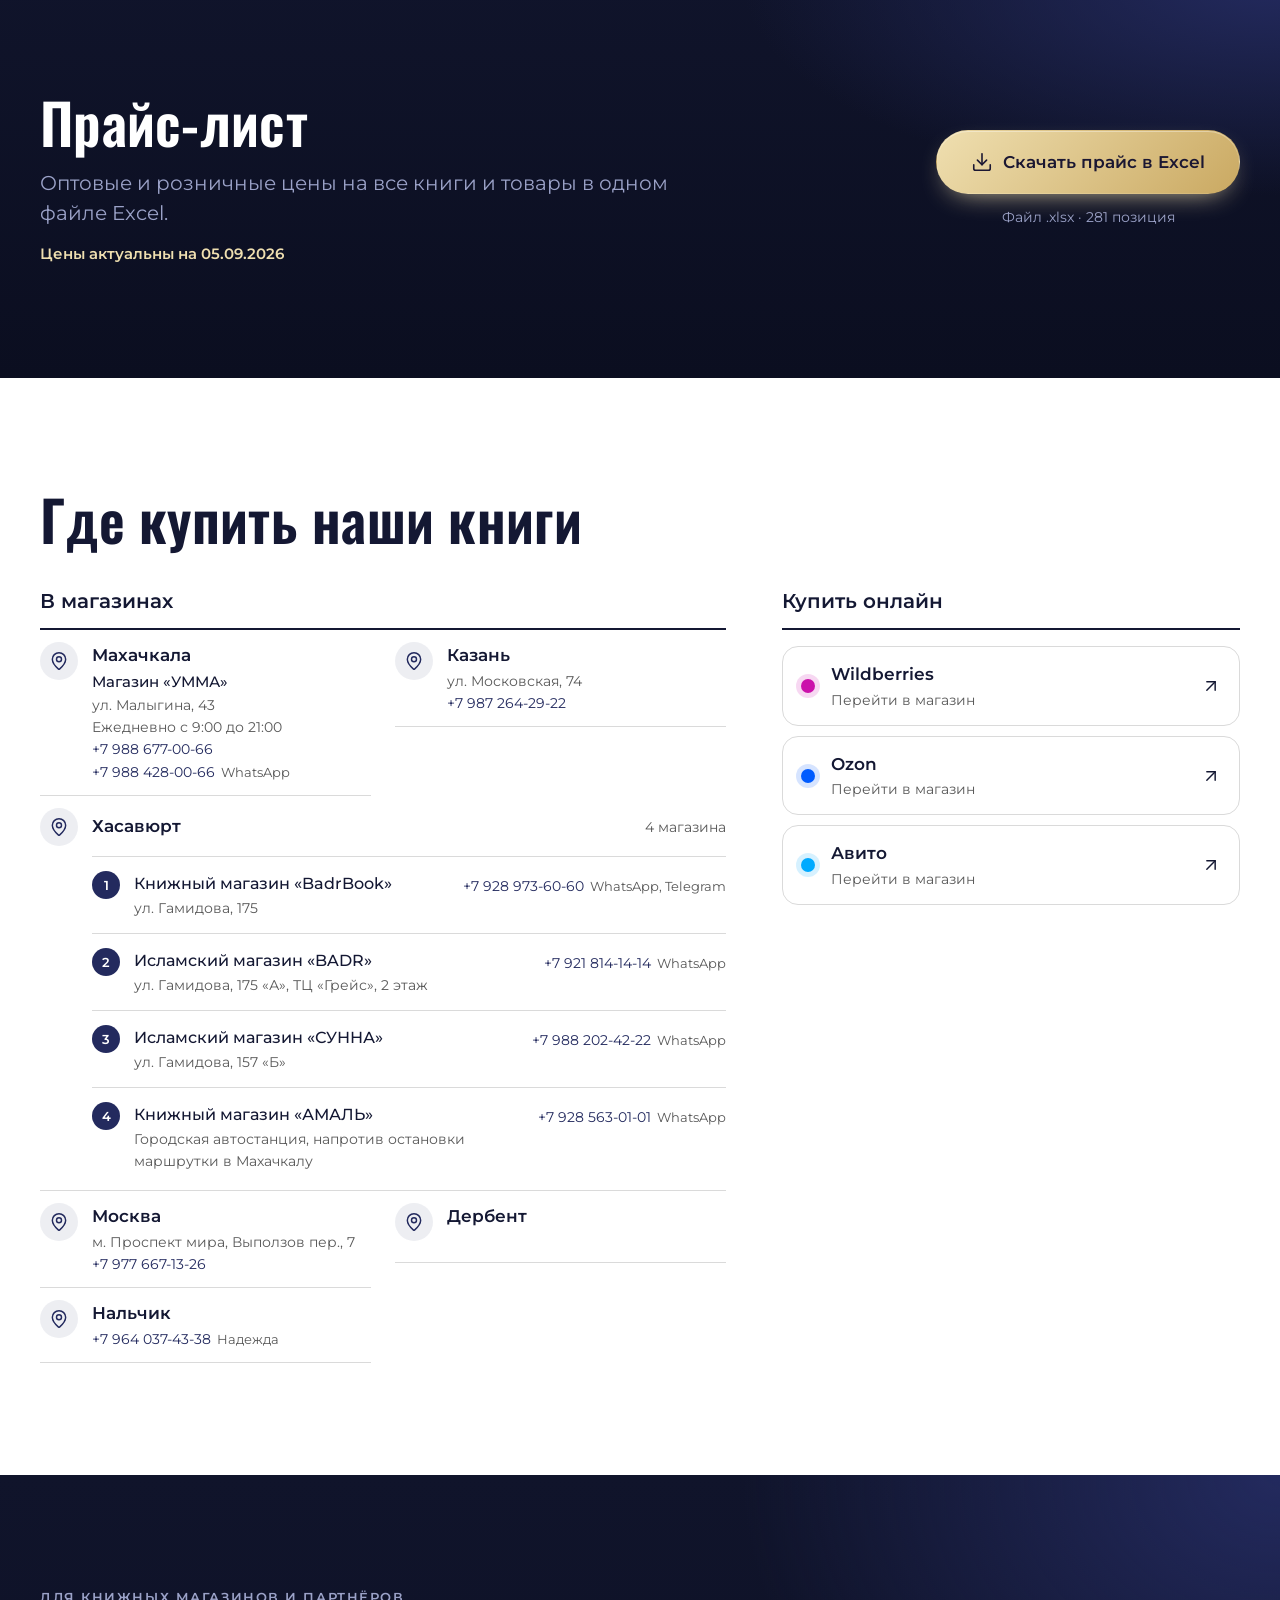
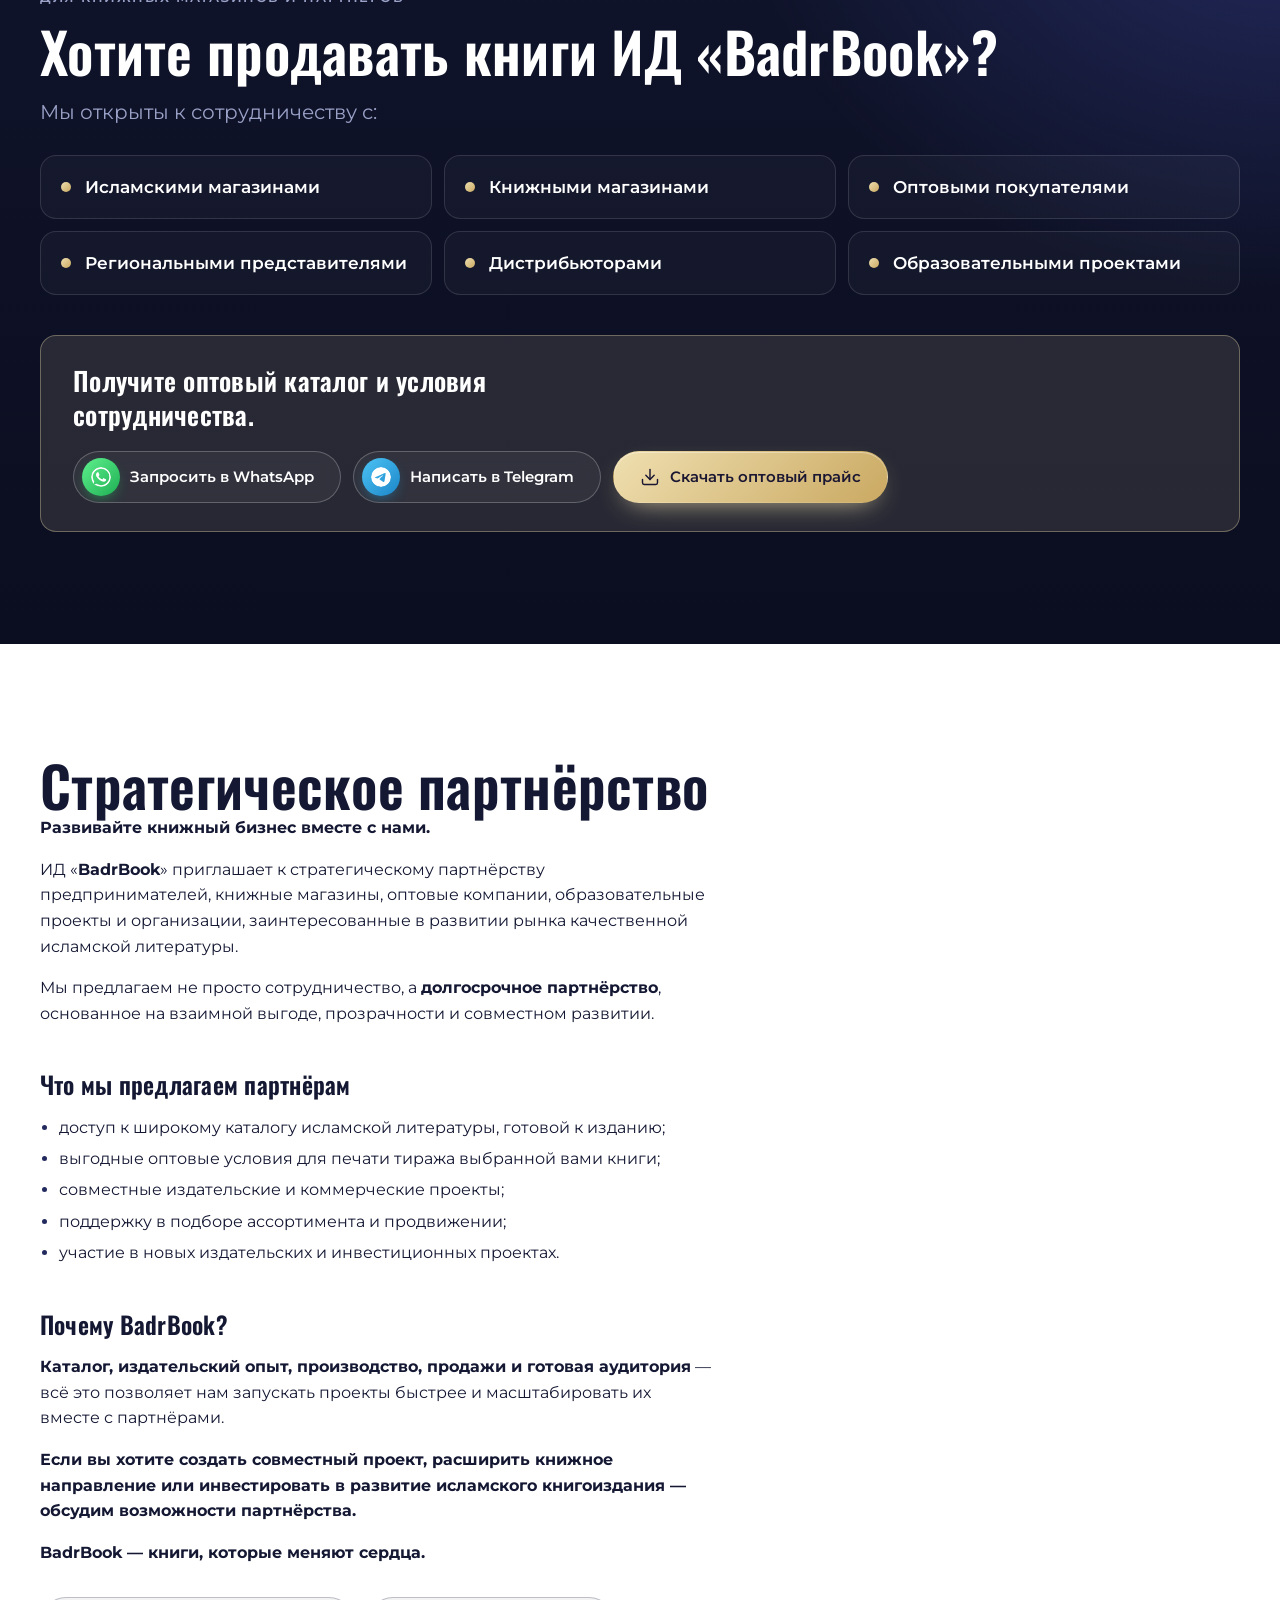
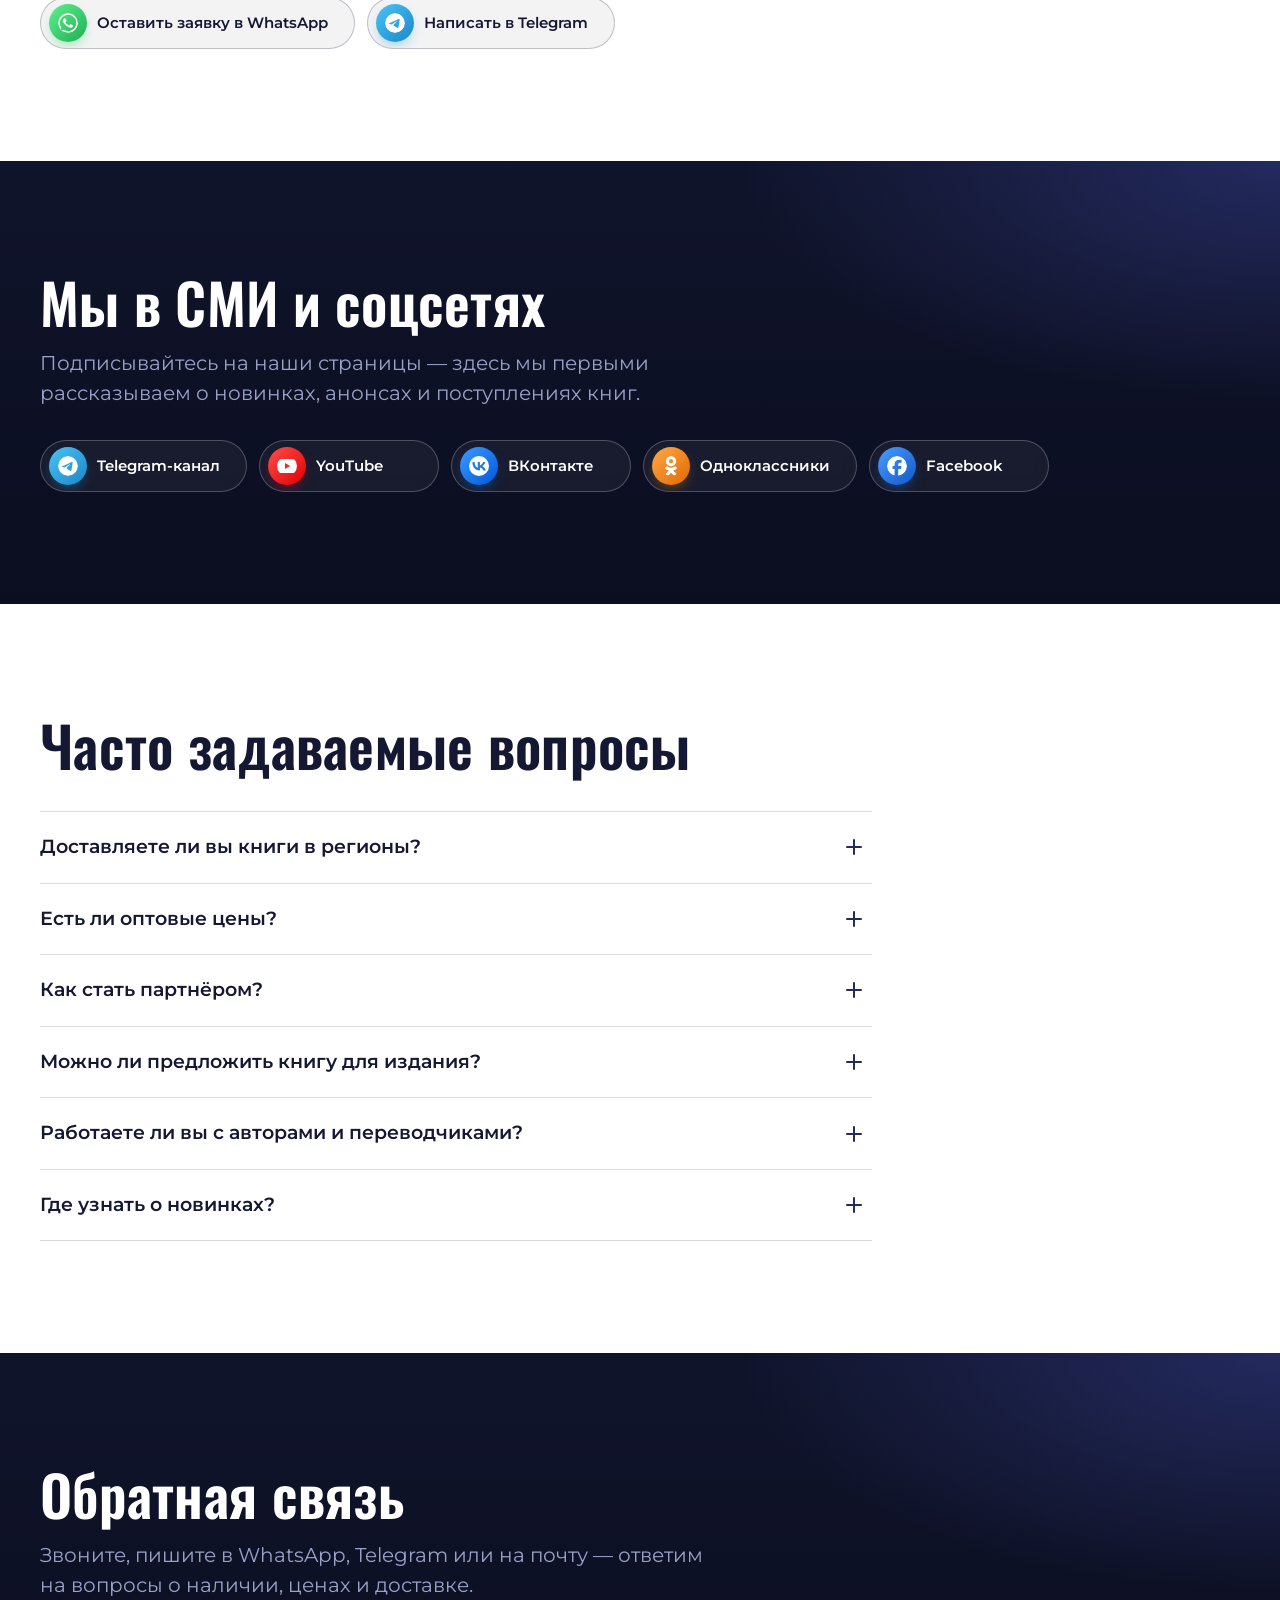
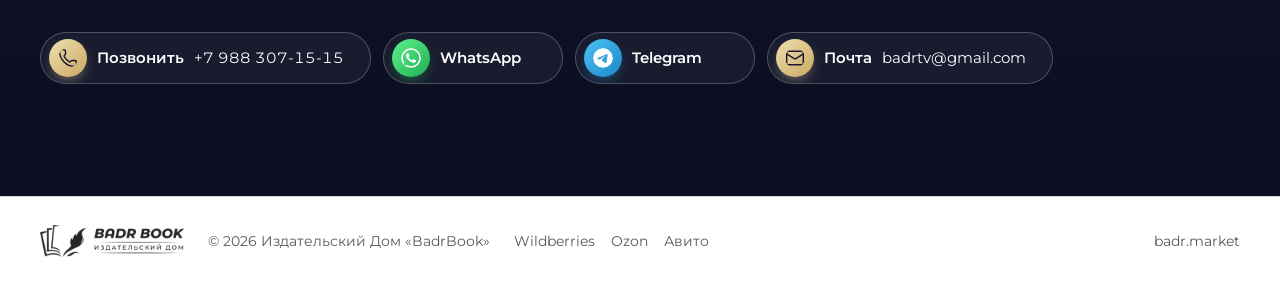
==== commit 0f3c4ac1: "Новые обложки серий хадисов и обновление главной страницы Co-Authored-By: Claude Sonnet 5.5 <noreply" ====
--- a/site/index.html
+++ b/site/index.html
@@ -127,6 +127,7 @@
         <img data-series="great" src="assets/series/halid-ibn-al-valid.webp" alt="Великие люди Ислама: Меч Аллаха. Халид ибн аль-Валид" width="800" height="800">
         <img data-series="great" src="assets/series/aysha.webp" alt="Великие люди Ислама: Айша, Мать верующих" width="800" height="800">
         <img data-series="great" src="assets/series/gazi-muhammad.webp" alt="Великие люди Ислама: Гази-Мухаммад" width="700" height="900">
+        <img data-series="great" src="assets/series/150-velikih-lyudey-islama.webp" alt="150 великих людей Ислама" width="810" height="1080">
         <img data-series="keys" src="assets/series/100-dua-iz-korana-i-sunny.webp" alt="100 дуа из Корана и Сунны" width="720" height="894">
         <img data-series="keys" src="assets/series/100-resheniy-supruzheskih-problem.webp" alt="100 решений супружеских проблем" width="720" height="894">
         <img data-series="keys" src="assets/series/100-mudrostey-i-izrecheniy.webp" alt="100 мудростей и изречений" width="720" height="894">
@@ -138,6 +139,11 @@
         <img data-series="keys" src="assets/series/100-hadisov-pro-eto.webp" alt="100 хадисов про это…" width="720" height="894">
         <img data-series="keys" src="assets/series/100-motivaciy-dlya-uspeha.webp" alt="100 мотиваций для успеха" width="700" height="900">
         <img data-series="hadith40" src="assets/series/40-hadisov-kasayushchihsya-mecheti.webp" alt="40 хадисов, касающихся мечети" width="720" height="960">
+        <img data-series="hadith40" src="assets/series/40-hadisov-dlya-krasnorechiya.webp" alt="40 хадисов для красноречия" width="810" height="1080">
+        <img data-series="hadith40" src="assets/series/40-hadisov-dlya-prizyvayushchih.webp" alt="40 хадисов для призывающих" width="810" height="1080">
+        <img data-series="hadith40" src="assets/series/40-hadisov-dlya-putnika.webp" alt="40 хадисов для путника" width="810" height="1080">
+        <img data-series="hadith40" src="assets/series/40-hadisov-etiketa.webp" alt="40 хадисов этикета" width="810" height="1080">
+        <img data-series="hadith40" src="assets/series/40-hadisov-o-sne.webp" alt="40 хадисов о сне" width="810" height="1080">
         <img data-series="hadith40" src="assets/books/40-hadisov-iz-dvuh-slov.webp" alt="40 хадисов из двух слов" width="800" height="800">
         <img data-series="basics" src="assets/series/sady-blagochestivyh.webp" alt="Сады благочестивых" width="720" height="894">
         <img data-series="basics" src="assets/series/fetvy-po-stolpam-islama.webp" alt="Фетвы по столпам Ислама" width="700" height="900">
@@ -165,6 +171,12 @@
       <h2 class="soon-title" id="soon-title" data-reveal><span class="soon-mark">Скоро!</span> Ин&nbsp;ша Аллах!</h2>
       <p class="lead" data-reveal>Следите за&nbsp;новинками</p>
       <ul class="books-grid soon-grid" aria-label="Скоро выйдут" data-reveal>
+        <li><button type="button" class="book is-poster"><img src="assets/series/150-velikih-lyudey-islama.webp" alt="150 великих людей Ислама" width="810" height="1080" loading="lazy" decoding="async"></button></li>
+        <li><button type="button" class="book is-poster"><img src="assets/series/40-hadisov-dlya-krasnorechiya.webp" alt="40 хадисов для красноречия" width="810" height="1080" loading="lazy" decoding="async"></button></li>
+        <li><button type="button" class="book is-poster"><img src="assets/series/40-hadisov-dlya-prizyvayushchih.webp" alt="40 хадисов для призывающих" width="810" height="1080" loading="lazy" decoding="async"></button></li>
+        <li><button type="button" class="book is-poster"><img src="assets/series/40-hadisov-dlya-putnika.webp" alt="40 хадисов для путника" width="810" height="1080" loading="lazy" decoding="async"></button></li>
+        <li><button type="button" class="book is-poster"><img src="assets/series/40-hadisov-etiketa.webp" alt="40 хадисов этикета" width="810" height="1080" loading="lazy" decoding="async"></button></li>
+        <li><button type="button" class="book is-poster"><img src="assets/series/40-hadisov-o-sne.webp" alt="40 хадисов о сне" width="810" height="1080" loading="lazy" decoding="async"></button></li>
         <li><button type="button" class="book"><img src="assets/soon/100-sovetov-dlya-semi.webp" alt="100 советов для семьи" width="800" height="800" loading="lazy" decoding="async"></button></li>
         <li><button type="button" class="book"><img src="assets/soon/100-putey-k-lyubvi-allaha.webp" alt="100 путей к любви Аллаха и Его Пророка ﷺ" width="800" height="800" loading="lazy" decoding="async"></button></li>
         <li><button type="button" class="book"><img src="assets/soon/100-voprosov-i-otvetov-o-korane.webp" alt="100 вопросов и ответов о Коране" width="800" height="800" loading="lazy" decoding="async"></button></li>
--- a/site/css/style.css
+++ b/site/css/style.css
@@ -688,6 +688,8 @@
 .soon .lead { margin: 22px auto 0; color: var(--soft); font-size: clamp(19px, 2vw, 24px); }
 .soon .contact-row { justify-content: center; }
 .soon-grid { margin: clamp(28px, 4vw, 44px) 0 clamp(28px, 4vw, 40px); }
+/* Promo posters keep their tall shape instead of the square cover crop */
+.soon-grid .book.is-poster { aspect-ratio: 3 / 4; }
 
 /* Products: the subjects the house publishes in */
 
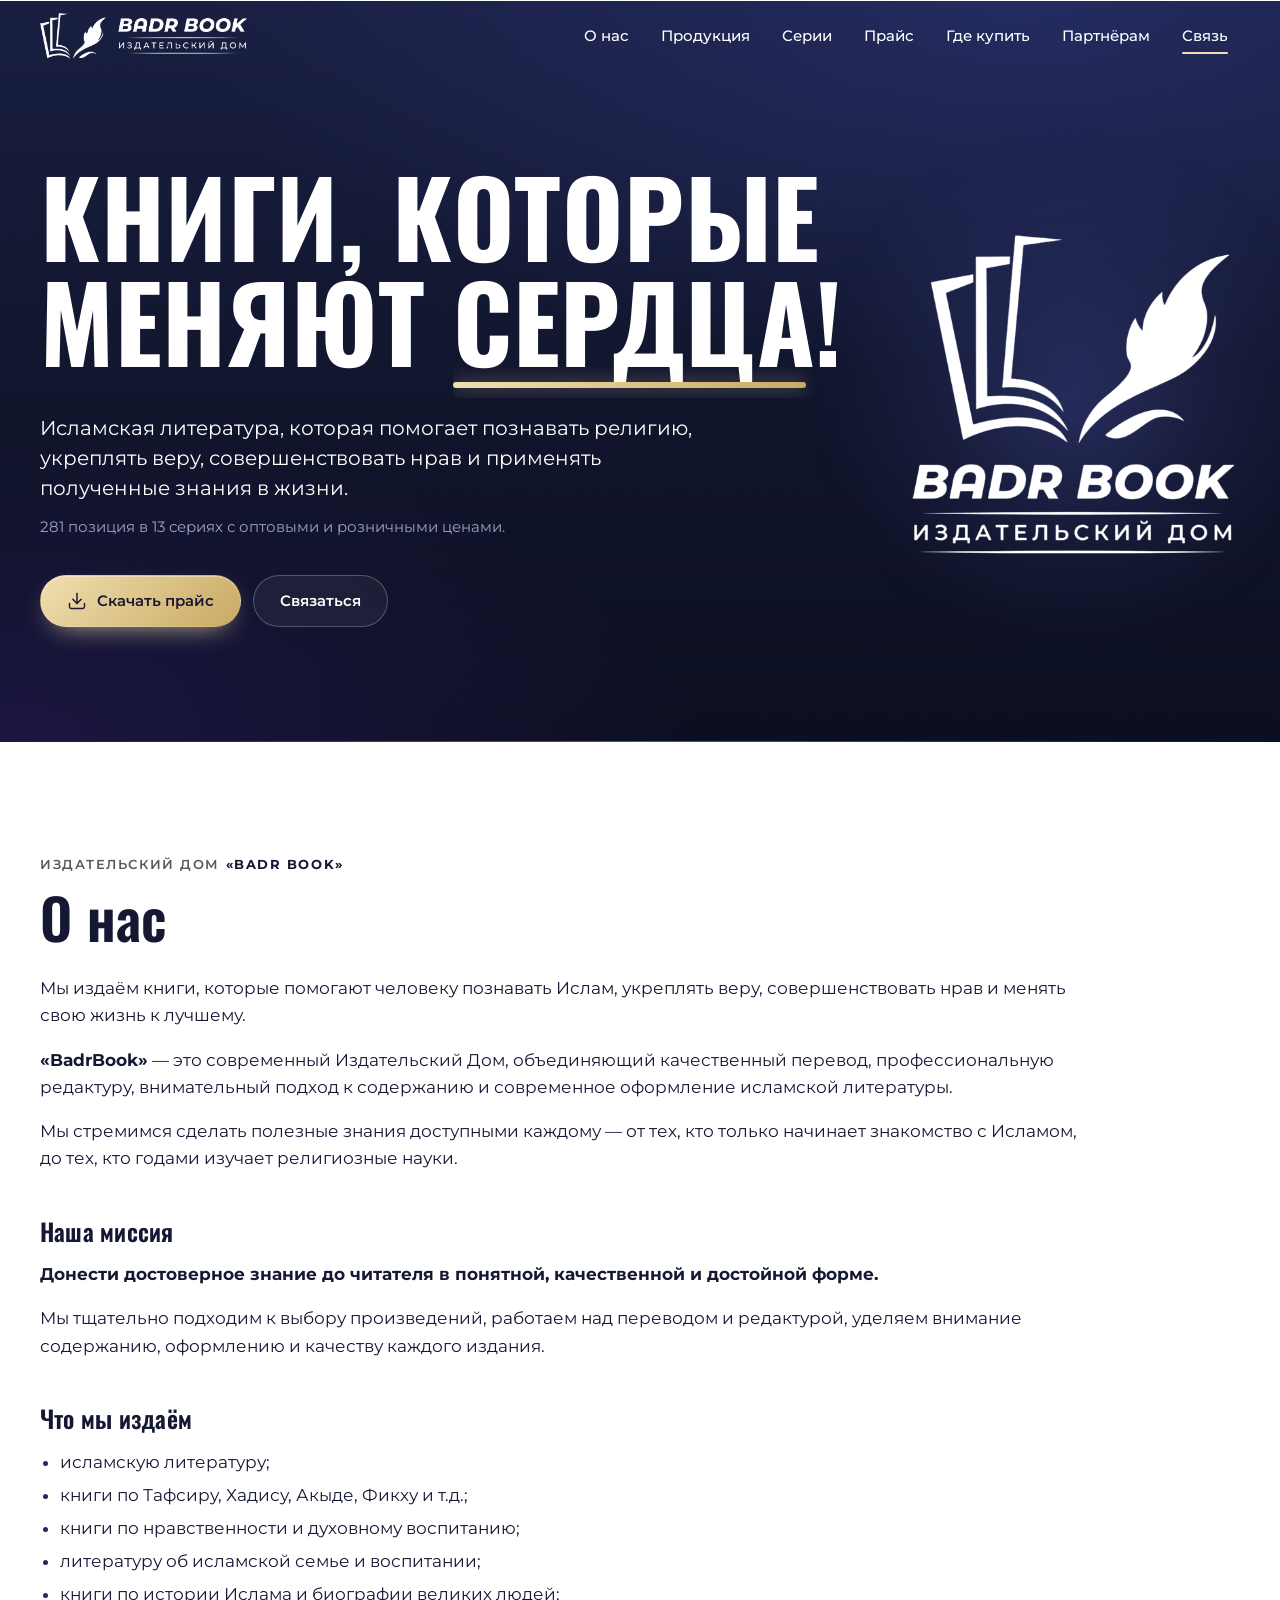
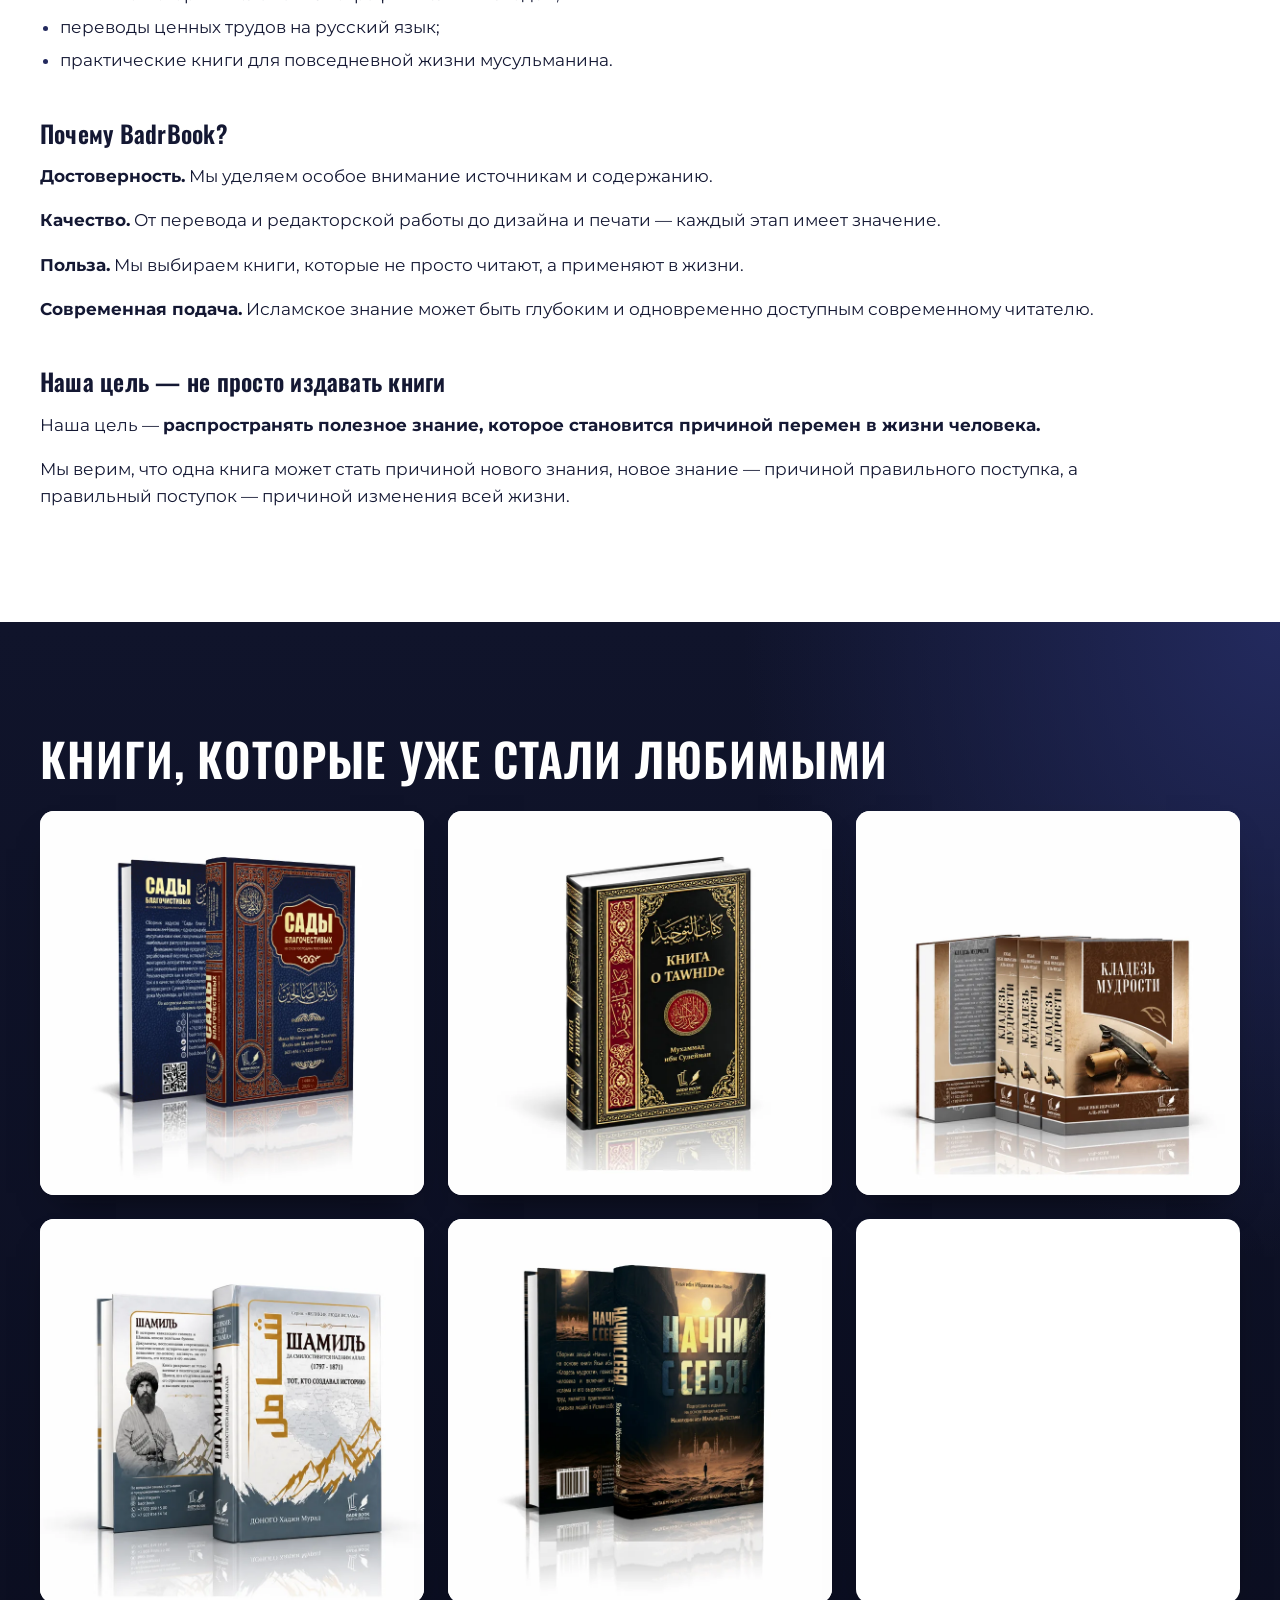
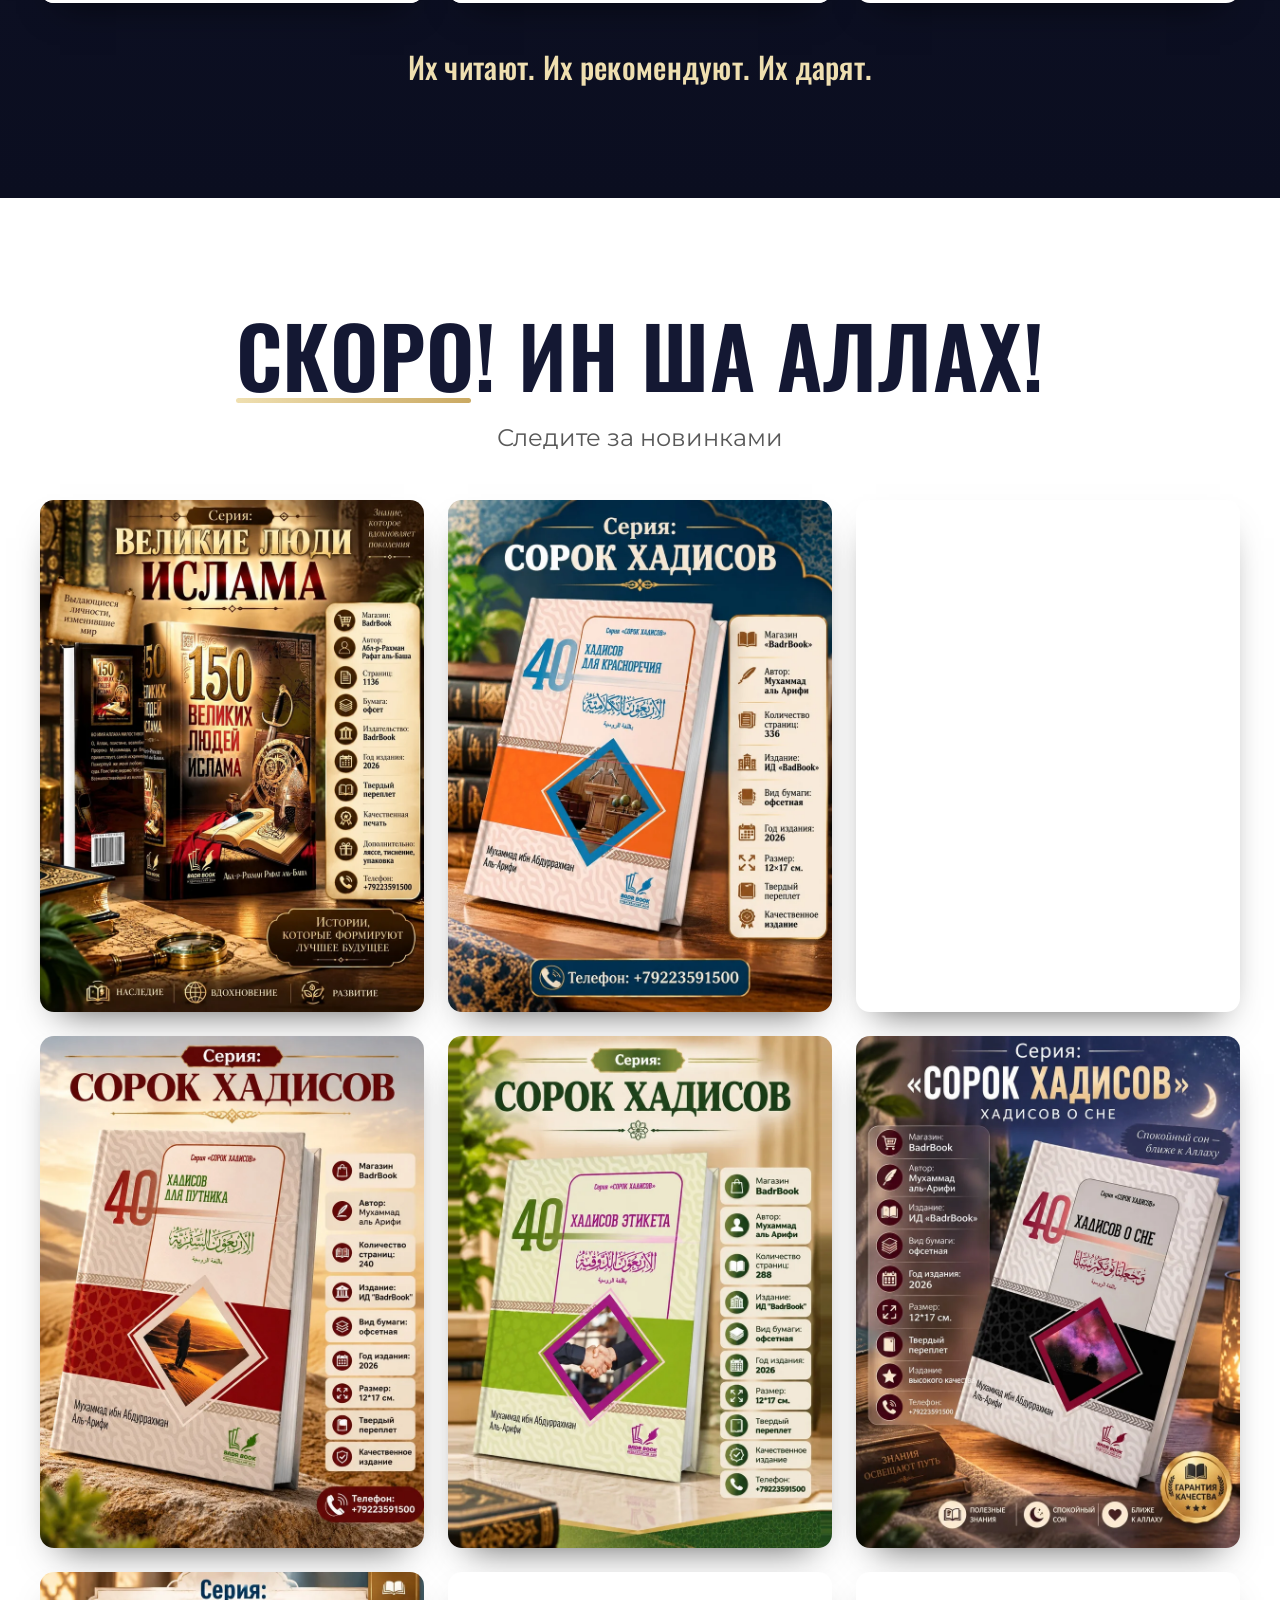
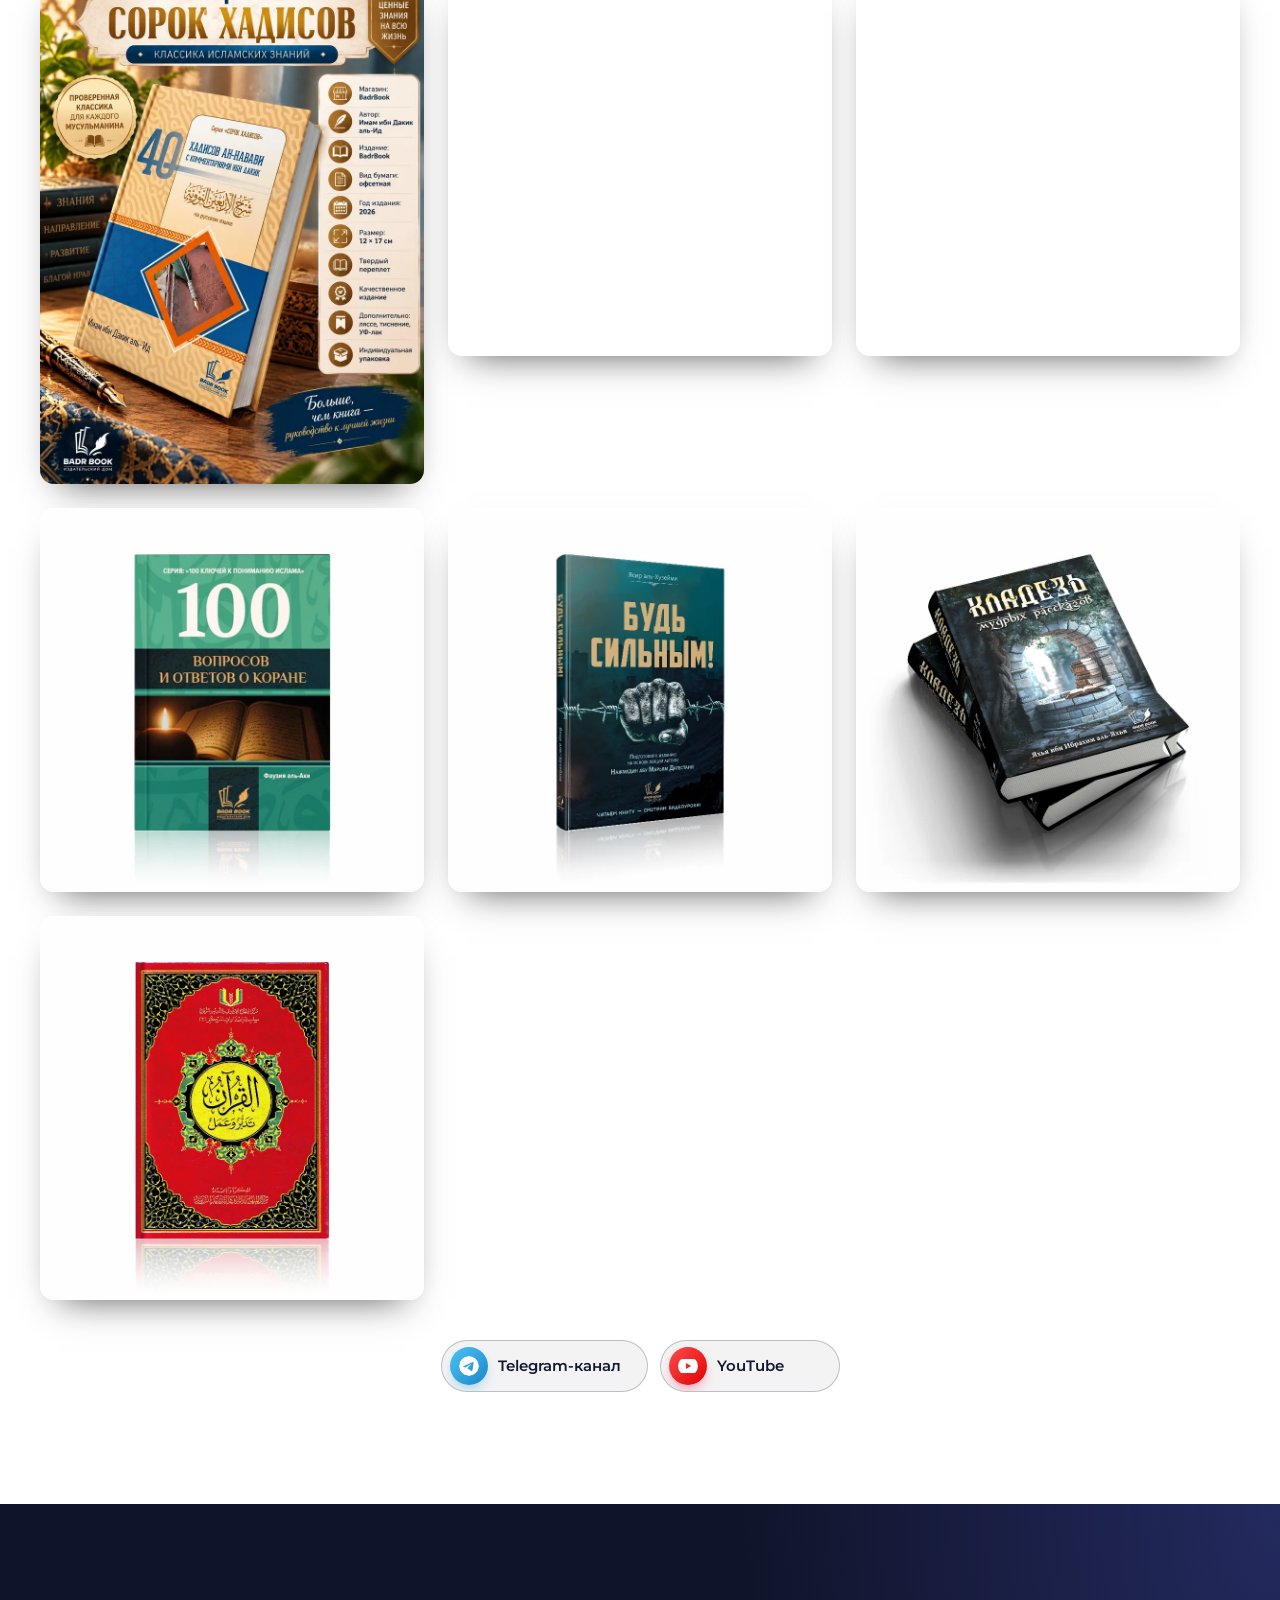
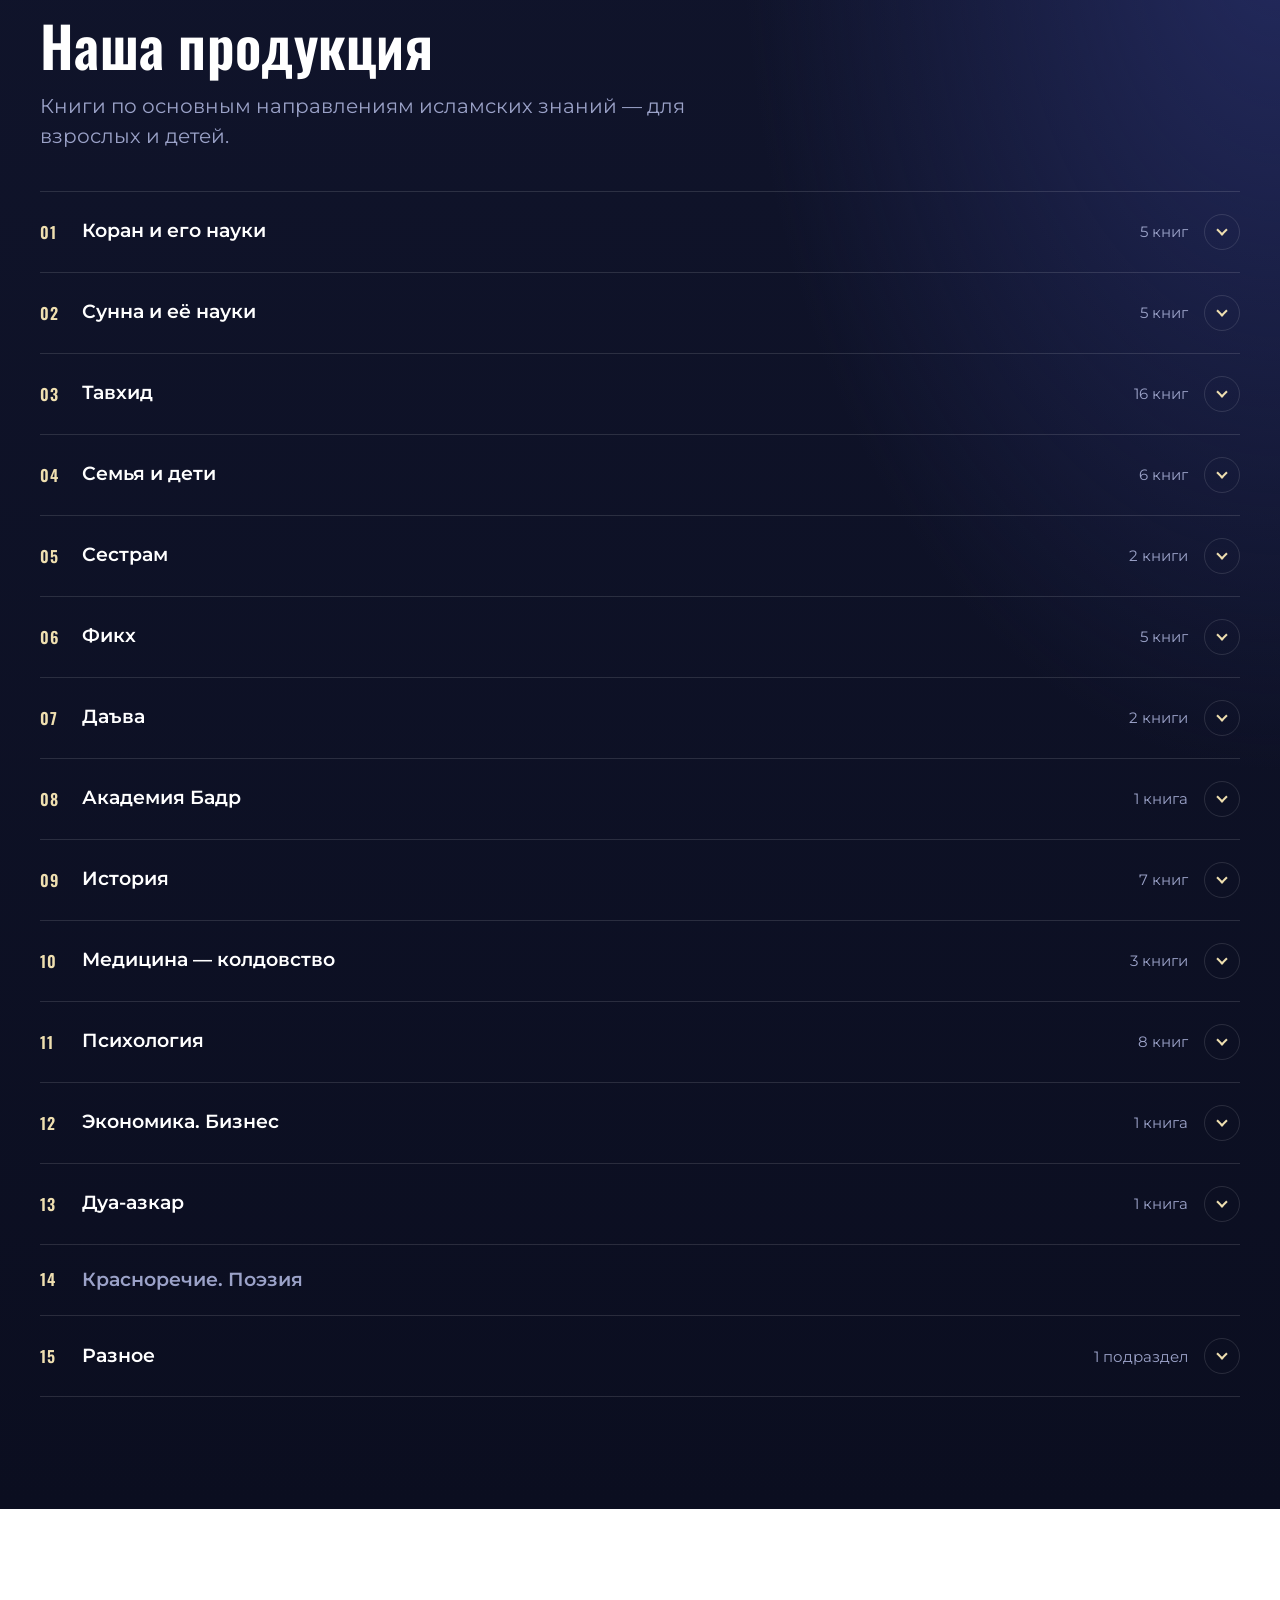
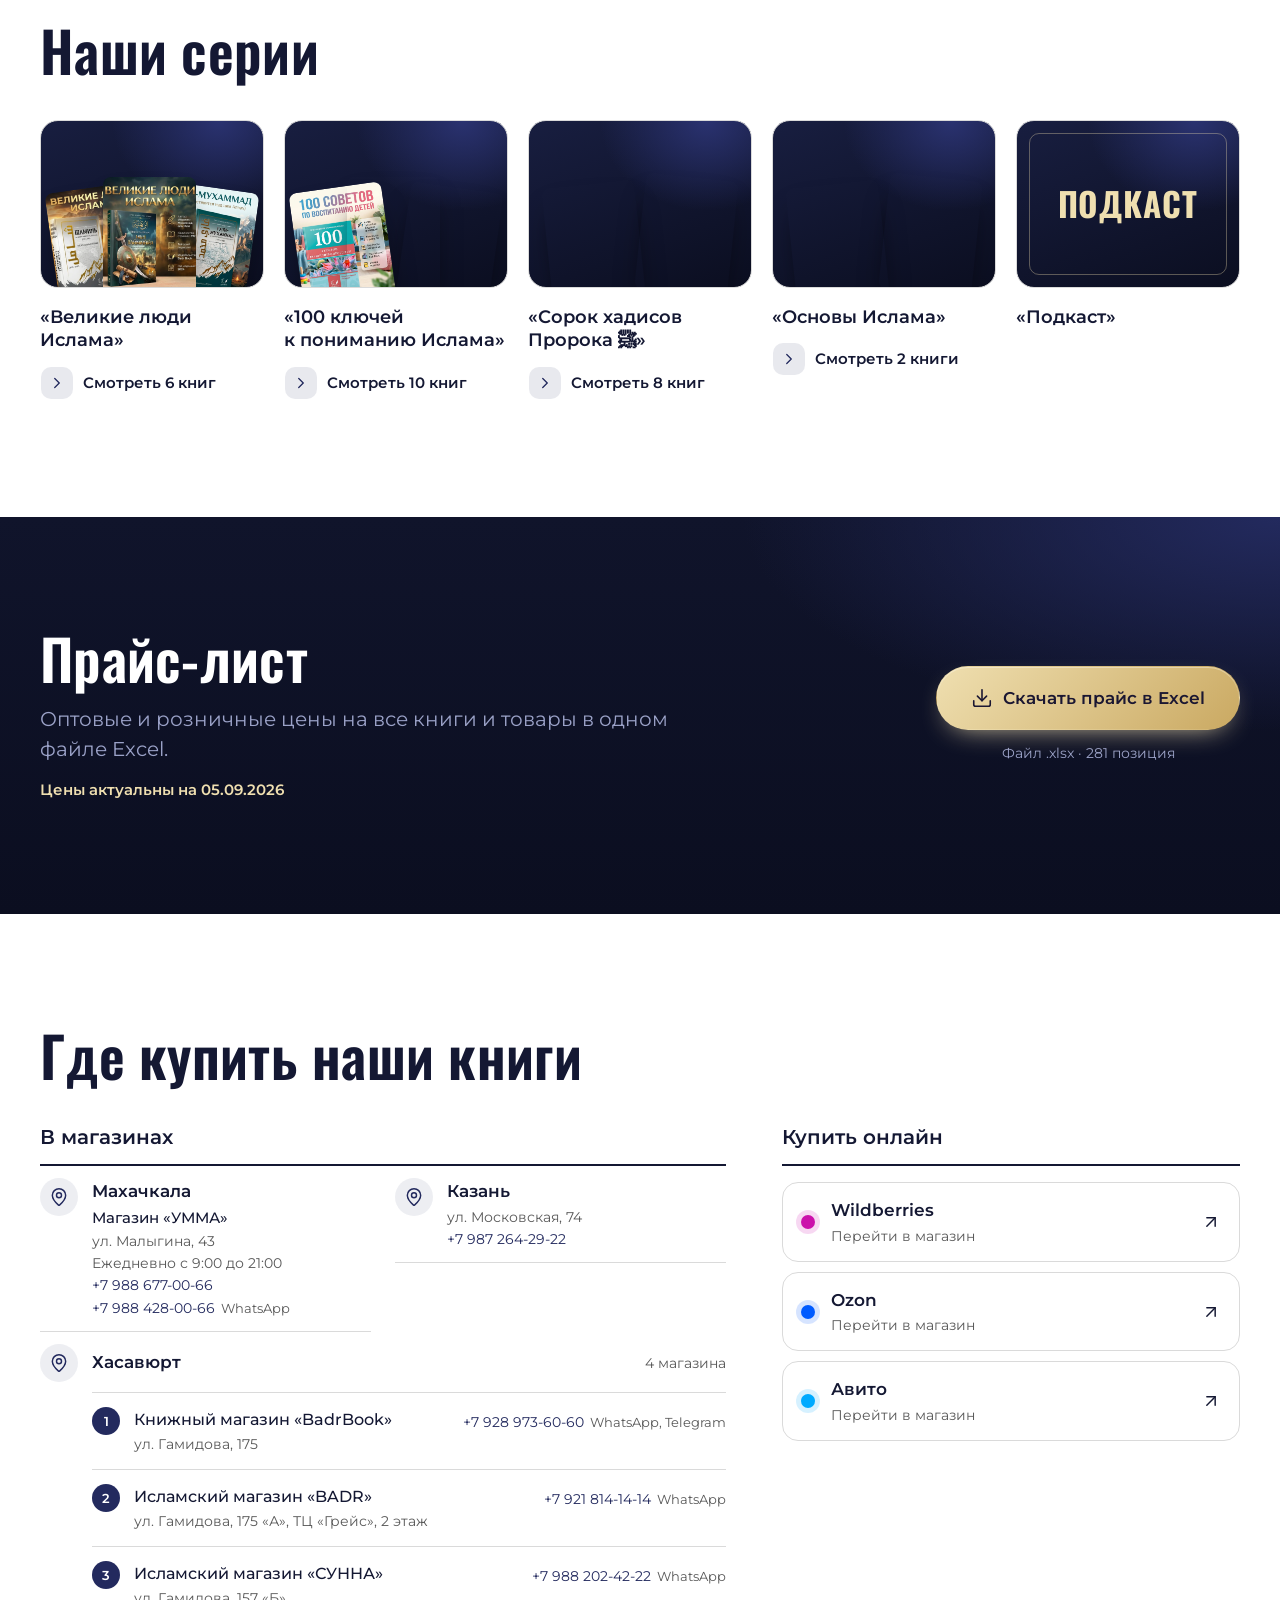
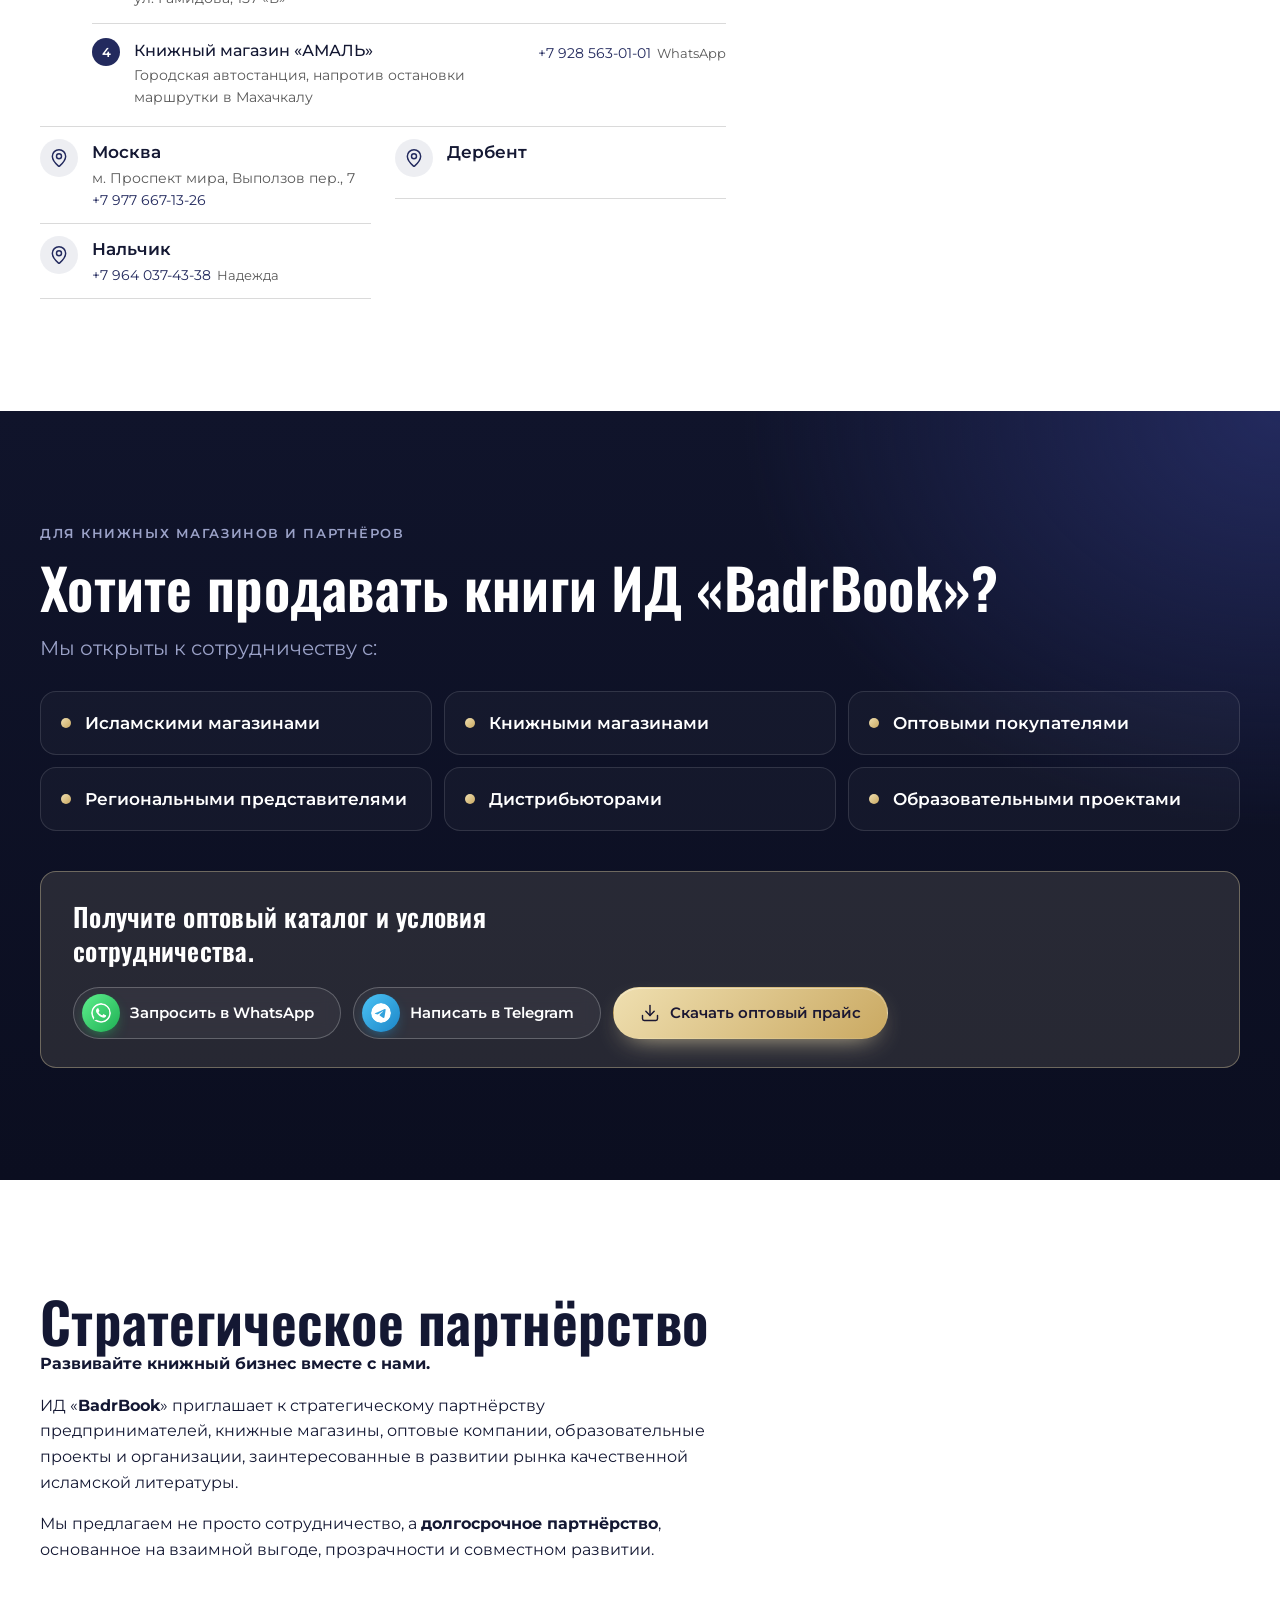
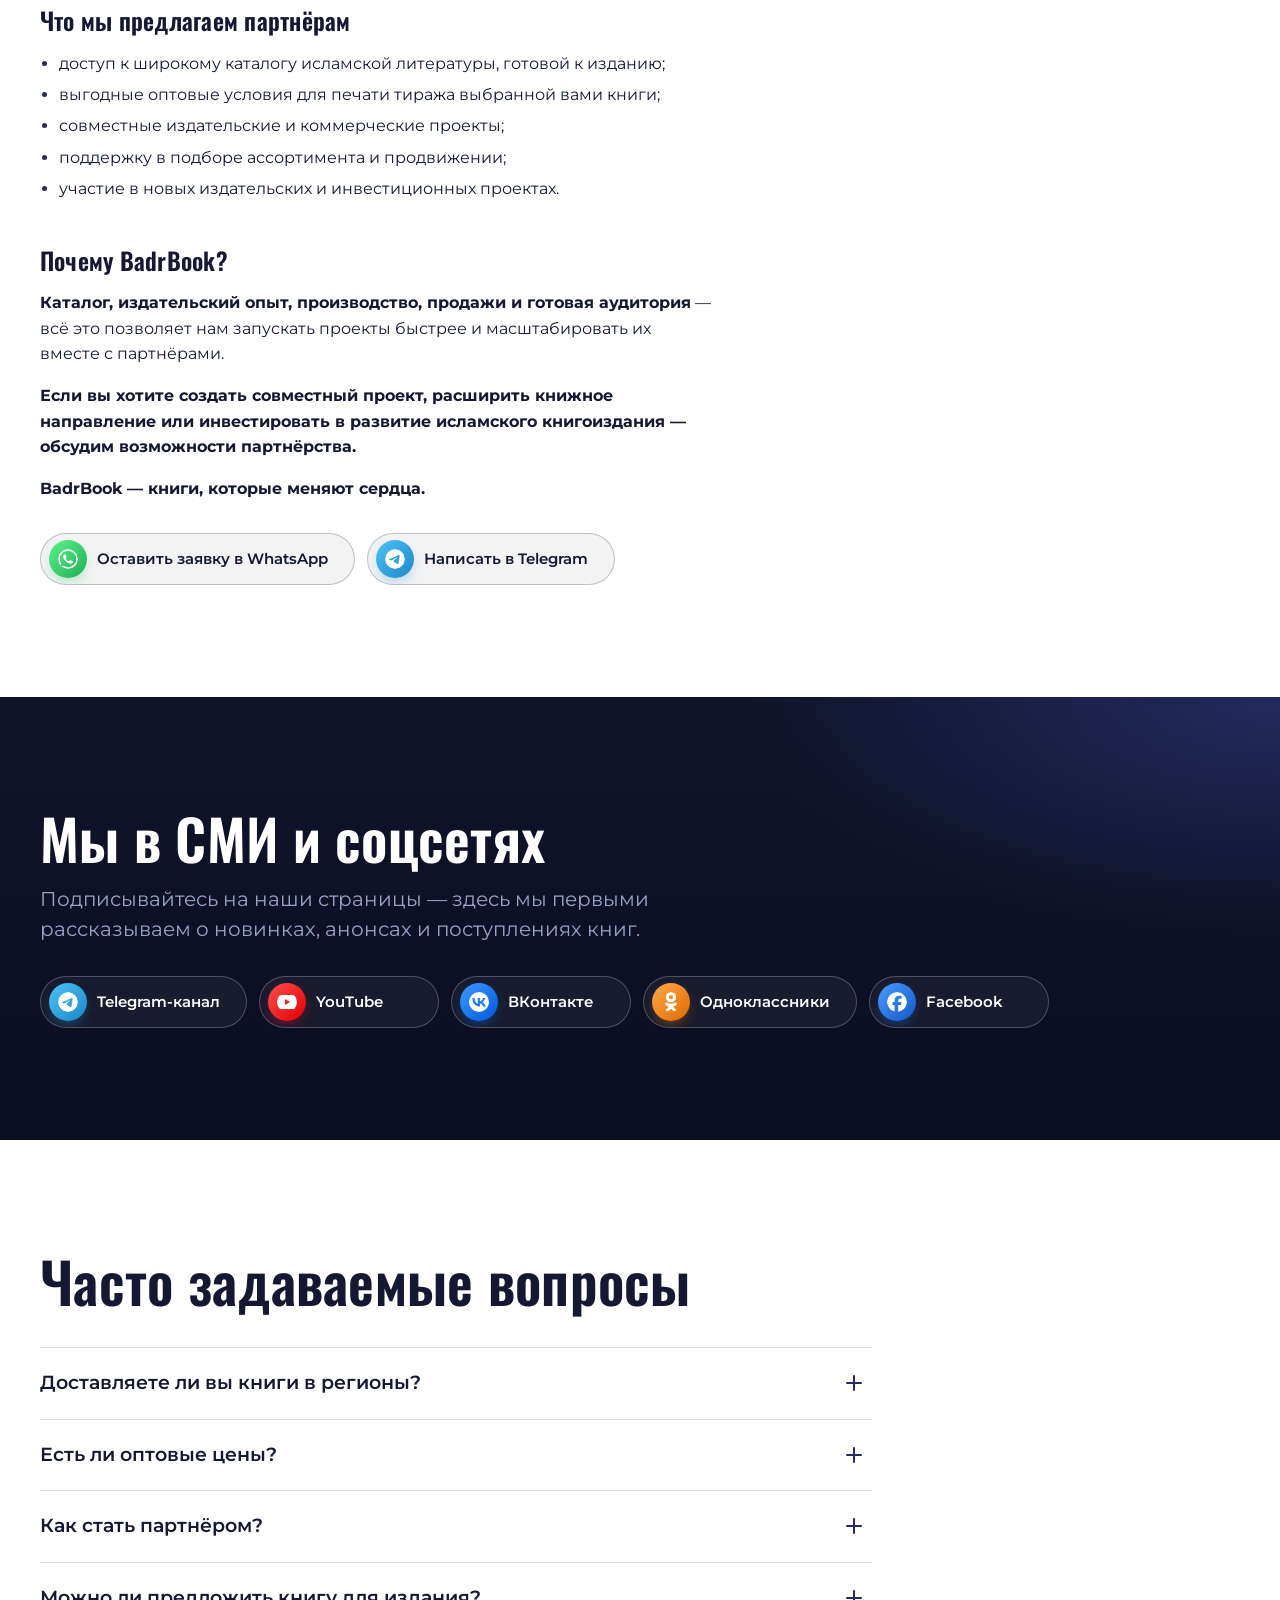
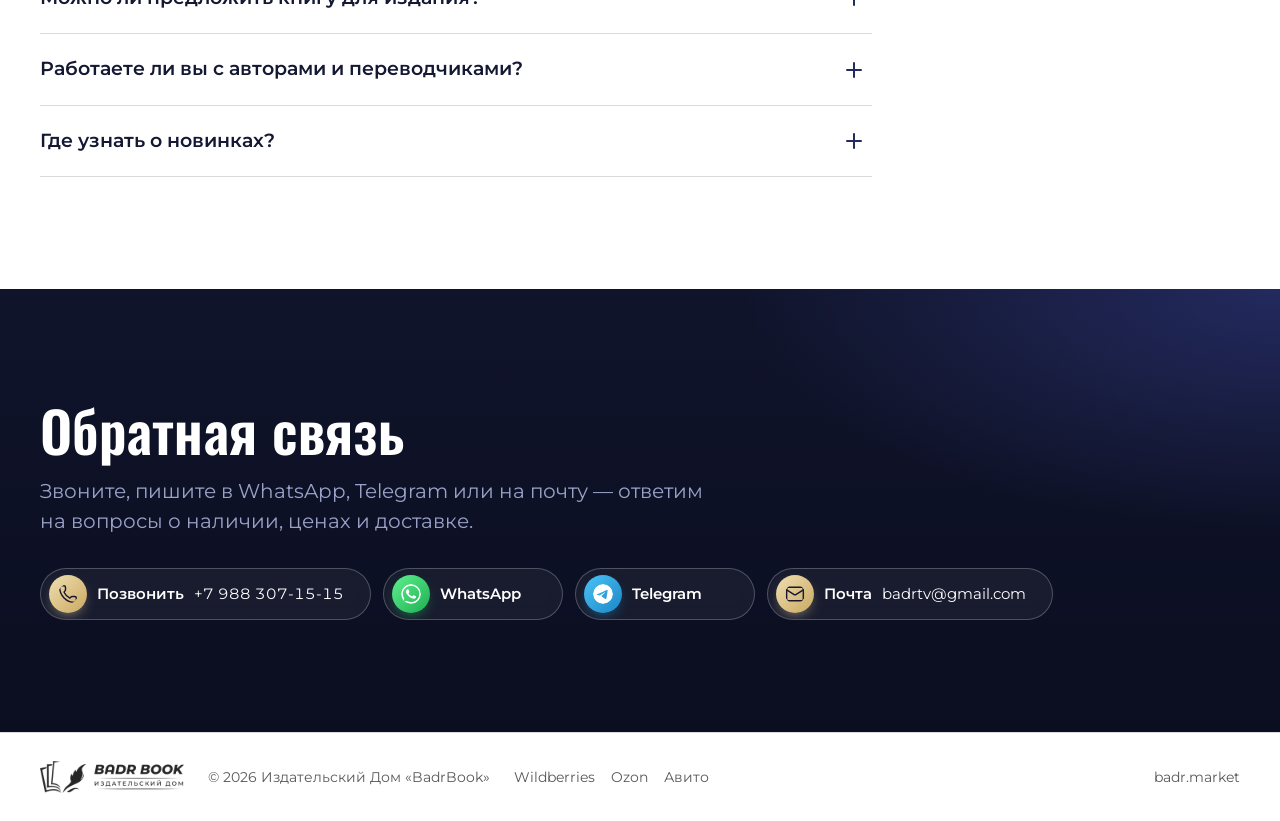
==== commit 6f0ee3b9: "Постер «40 хадисов ан-Навави с комментариями Ибн Дакик» в серию хадисов Co-Authored-By: Claude Sonne" ====
--- a/site/index.html
+++ b/site/index.html
@@ -144,6 +144,7 @@
         <img data-series="hadith40" src="assets/series/40-hadisov-dlya-putnika.webp" alt="40 хадисов для путника" width="810" height="1080">
         <img data-series="hadith40" src="assets/series/40-hadisov-etiketa.webp" alt="40 хадисов этикета" width="810" height="1080">
         <img data-series="hadith40" src="assets/series/40-hadisov-o-sne.webp" alt="40 хадисов о сне" width="810" height="1080">
+        <img data-series="hadith40" src="assets/series/40-hadisov-an-navavi-ibn-dakik.webp" alt="40 хадисов ан-Навави с комментариями Ибн Дакик" width="810" height="1080">
         <img data-series="hadith40" src="assets/books/40-hadisov-iz-dvuh-slov.webp" alt="40 хадисов из двух слов" width="800" height="800">
         <img data-series="basics" src="assets/series/sady-blagochestivyh.webp" alt="Сады благочестивых" width="720" height="894">
         <img data-series="basics" src="assets/series/fetvy-po-stolpam-islama.webp" alt="Фетвы по столпам Ислама" width="700" height="900">
@@ -177,6 +178,7 @@
         <li><button type="button" class="book is-poster"><img src="assets/series/40-hadisov-dlya-putnika.webp" alt="40 хадисов для путника" width="810" height="1080" loading="lazy" decoding="async"></button></li>
         <li><button type="button" class="book is-poster"><img src="assets/series/40-hadisov-etiketa.webp" alt="40 хадисов этикета" width="810" height="1080" loading="lazy" decoding="async"></button></li>
         <li><button type="button" class="book is-poster"><img src="assets/series/40-hadisov-o-sne.webp" alt="40 хадисов о сне" width="810" height="1080" loading="lazy" decoding="async"></button></li>
+        <li><button type="button" class="book is-poster"><img src="assets/series/40-hadisov-an-navavi-ibn-dakik.webp" alt="40 хадисов ан-Навави с комментариями Ибн Дакик" width="810" height="1080" loading="lazy" decoding="async"></button></li>
         <li><button type="button" class="book"><img src="assets/soon/100-sovetov-dlya-semi.webp" alt="100 советов для семьи" width="800" height="800" loading="lazy" decoding="async"></button></li>
         <li><button type="button" class="book"><img src="assets/soon/100-putey-k-lyubvi-allaha.webp" alt="100 путей к любви Аллаха и Его Пророка ﷺ" width="800" height="800" loading="lazy" decoding="async"></button></li>
         <li><button type="button" class="book"><img src="assets/soon/100-voprosov-i-otvetov-o-korane.webp" alt="100 вопросов и ответов о Коране" width="800" height="800" loading="lazy" decoding="async"></button></li>
